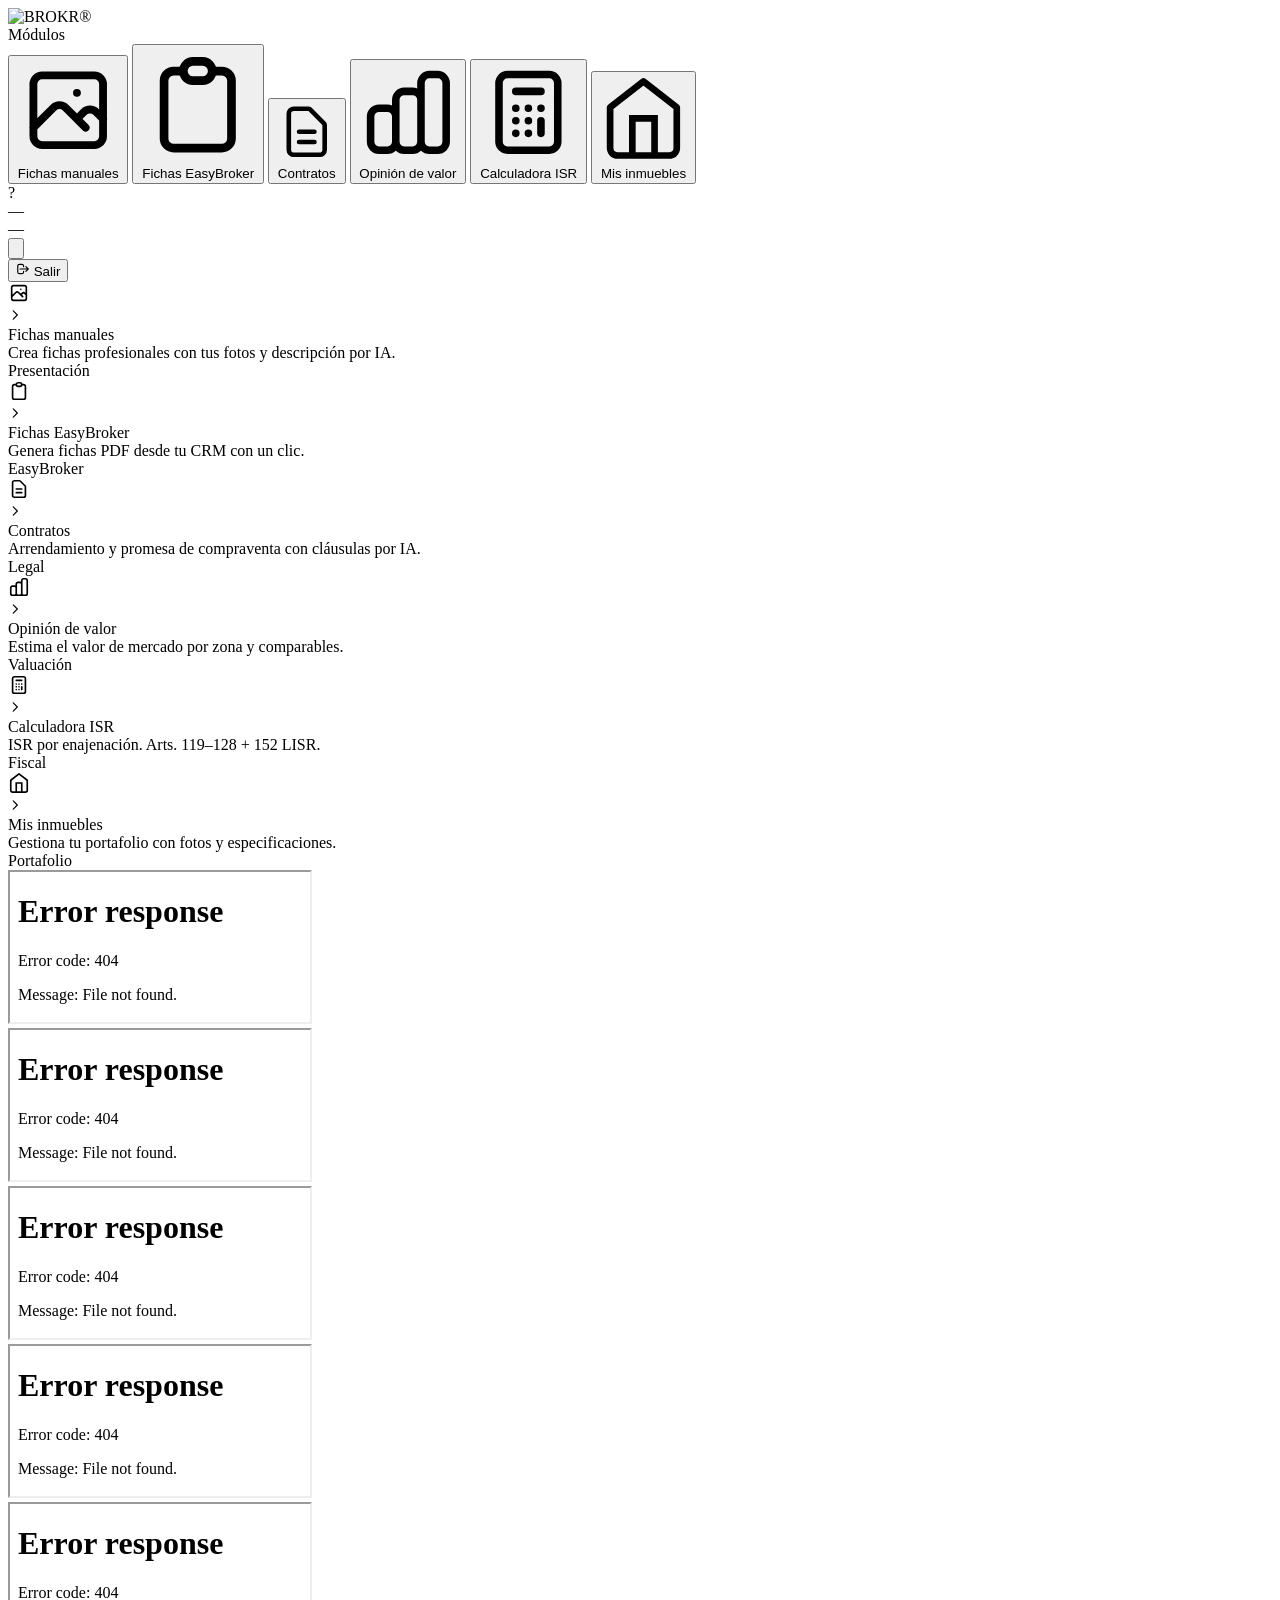
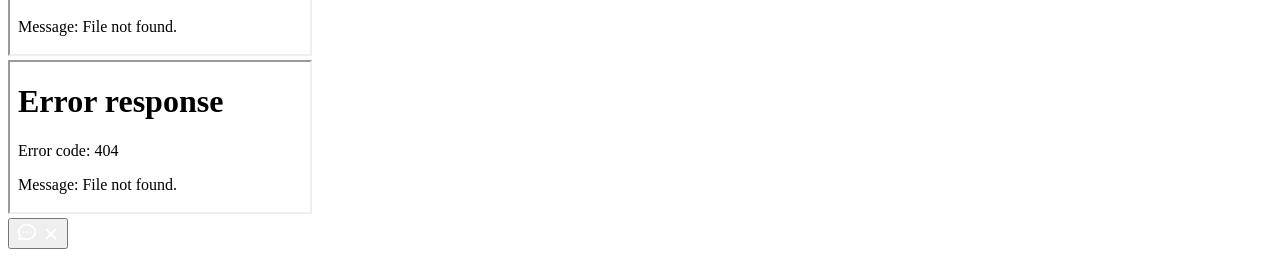
==== index.html @ c1d0e61c "Add files via upload" ====
<!DOCTYPE html>
<html lang="es">
<head>
<meta charset="UTF-8"/>
<meta name="viewport" content="width=device-width,initial-scale=1,viewport-fit=cover"/>
<meta name="mobile-web-app-capable" content="yes"/>
<meta name="apple-mobile-web-app-capable" content="yes"/>
<meta name="apple-mobile-web-app-status-bar-style" content="black-translucent"/>
<meta name="apple-mobile-web-app-title" content="BROKR®"/>
<link rel="manifest" href="manifest.json"/>
<link rel="apple-touch-icon" href="icon-192.png"/>
<meta name="theme-color" content="#0d1525"/>
<title>BROKR®</title>
<link rel="icon" href="icon-192.png"/>

<!-- Fuentes -->
<link rel="preconnect" href="https://fonts.googleapis.com"/>
<link rel="stylesheet" href="https://fonts.googleapis.com/css2?family=Syne:wght@700;800&family=DM+Sans:wght@400;500;600&display=swap"/>

<!-- Design System (la identidad visual completa) -->
<link rel="stylesheet" href="css/design-system.css"/>

<!-- App Shell (sidebar, header, layout) -->
<link rel="stylesheet" href="css/shell.css"/>
</head>
<body>

<!-- Overlay para sidebar móvil -->
<div id="sb-overlay" onclick="closeSidebar()"></div>

<div id="app">

  <!-- ═══════════════════════════════════════════
       SIDEBAR
       ═══════════════════════════════════════════ -->
  <aside id="sb">
    
    <!-- Logo — CAMBIAR AQUÍ para nuevo logo -->
    <div class="sb-logo" onclick="showDashboard()">
      <!-- TODO: Reemplazar con nuevo logo -->
      <img src="icon-192.png" alt="BROKR®" style="height:28px"/>
    </div>

    <!-- Navegación de módulos -->
    <div class="sb-nav">
      <div class="sb-lbl">Módulos</div>

      <button class="sb-btn" onclick="setPanel('ficha-manual')" data-module="ficha-manual">
        <svg fill="none" viewBox="0 0 24 24" stroke="currentColor" stroke-width="1.8"><path stroke-linecap="round" stroke-linejoin="round" d="M4 16l4.586-4.586a2 2 0 012.828 0L16 16m-2-2l1.586-1.586a2 2 0 012.828 0L20 14m-6-6h.01M6 20h12a2 2 0 002-2V6a2 2 0 00-2-2H6a2 2 0 00-2 2v12a2 2 0 002 2z"/></svg>
        Fichas manuales
      </button>

      <button class="sb-btn" onclick="setPanel('ficha')" data-module="ficha">
        <svg fill="none" viewBox="0 0 24 24" stroke="currentColor" stroke-width="1.8"><path stroke-linecap="round" stroke-linejoin="round" d="M9 5H7a2 2 0 00-2 2v12a2 2 0 002 2h10a2 2 0 002-2V7a2 2 0 00-2-2h-2M9 5a2 2 0 002 2h2a2 2 0 002-2M9 5a2 2 0 012-2h2a2 2 0 012 2"/></svg>
        Fichas EasyBroker
      </button>

      <button class="sb-btn" onclick="setPanel('contratos')" data-module="contratos">
        <svg fill="none" viewBox="0 0 24 24" stroke="currentColor" stroke-width="1.8"><path stroke-linecap="round" stroke-linejoin="round" d="M9 12h6m-6 4h6m2 5H7a2 2 0 01-2-2V5a2 2 0 012-2h5.586a1 1 0 01.707.293l5.414 5.414a1 1 0 01.293.707V19a2 2 0 01-2 2z"/></svg>
        Contratos
      </button>

      <button class="sb-btn" onclick="setPanel('avm')" data-module="avm">
        <svg fill="none" viewBox="0 0 24 24" stroke="currentColor" stroke-width="1.8"><path stroke-linecap="round" stroke-linejoin="round" d="M9 19v-6a2 2 0 00-2-2H5a2 2 0 00-2 2v6a2 2 0 002 2h2a2 2 0 002-2zm0 0V9a2 2 0 012-2h2a2 2 0 012 2v10m-6 0a2 2 0 002 2h2a2 2 0 002-2m0 0V5a2 2 0 012-2h2a2 2 0 012 2v14a2 2 0 01-2 2h-2a2 2 0 01-2-2z"/></svg>
        Opinión de valor
      </button>

      <button class="sb-btn" onclick="setPanel('isr')" data-module="isr">
        <svg fill="none" viewBox="0 0 24 24" stroke="currentColor" stroke-width="1.8"><path stroke-linecap="round" stroke-linejoin="round" d="M9 7h6m0 10v-3m-3 3h.01M9 17h.01M9 14h.01M12 14h.01M15 11h.01M12 11h.01M9 11h.01M7 21h10a2 2 0 002-2V5a2 2 0 00-2-2H7a2 2 0 00-2 2v14a2 2 0 002 2z"/></svg>
        Calculadora ISR
      </button>

      <button class="sb-btn" onclick="setPanel('props')" data-module="props">
        <svg fill="none" viewBox="0 0 24 24" stroke="currentColor" stroke-width="1.8"><path stroke-linecap="round" stroke-linejoin="round" d="M3 9l9-7 9 7v11a2 2 0 01-2 2H5a2 2 0 01-2-2z"/><polyline points="9 22 9 12 15 12 15 22"/></svg>
        Mis inmuebles
      </button>

      <!-- ─── AGREGAR MÓDULOS NUEVOS AQUÍ ───
      <button class="sb-btn" onclick="setPanel('usuario')" data-module="usuario">
        <svg>...</svg>
        Mi cuenta
      </button>
      -->
    </div>

    <!-- Pie: info de usuario -->
    <div class="sb-foot">
      <div class="sb-user">
        <div class="sb-user-avatar" id="user-avatar">?</div>
        <div>
          <div class="sb-user-name" id="user-name-display">—</div>
          <div class="sb-user-plan" id="user-plan-display">—</div>
        </div>
      </div>

      <!-- Enlace admin (oculto por defecto) -->
      <a id="admin-link-btn" class="sb-btn" href="admin.html" style="display:none" data-module="admin">
        <svg fill="none" viewBox="0 0 24 24" stroke="currentColor" stroke-width="1.8"><path stroke-linecap="round" stroke-linejoin="round" d="M10.325 4.317c.426-1.756 2.924-1.756 3.35 0a1.724 1.724 0 002.573 1.066c1.543-.94 3.31.826 2.37 2.37a1.724 1.724 0 001.066 2.573c1.756.426 1.756 2.924 0 3.35a1.724 1.724 0 00-1.066 2.573c.94 1.543-.826 3.31-2.37 2.37a1.724 1.724 0 00-2.573 1.066c-.426 1.756-2.924 1.756-3.35 0a1.724 1.724 0 00-2.573-1.066c-1.543.94-3.31-.826-2.37-2.37a1.724 1.724 0 00-1.066-2.573c-1.756-.426-1.756-2.924 0-3.35a1.724 1.724 0 001.066-2.573c-.94-1.543.826-3.31 2.37-2.37.996.608 2.296.07 2.572-1.065z"/><circle cx="12" cy="12" r="3"/></svg>
        Panel admin
      </a>
    </div>
  </aside>

  <!-- ═══════════════════════════════════════════
       MAIN AREA
       ═══════════════════════════════════════════ -->
  <main id="main">

    <!-- HEADER -->
    <header id="hdr">
      <div class="hdr-left">
        <!-- Hamburguesa (solo móvil) -->
        <button id="ham-btn" onclick="toggleSidebar()" aria-label="Menú">
          <svg fill="none" viewBox="0 0 24 24" stroke="currentColor" stroke-width="2"><path stroke-linecap="round" d="M4 6h16M4 12h16M4 18h16"/></svg>
        </button>
        <div class="status-dot"></div>
        <span id="hlbl"></span>
      </div>
      <div class="hdr-right">
        <button class="btn-secondary" onclick="logout()">
          <svg width="14" height="14" fill="none" viewBox="0 0 24 24" stroke="currentColor" stroke-width="2"><path stroke-linecap="round" stroke-linejoin="round" d="M17 16l4-4m0 0l-4-4m4 4H7m6 4v1a3 3 0 01-3 3H6a3 3 0 01-3-3V7a3 3 0 013-3h4a3 3 0 013 3v1"/></svg>
          Salir
        </button>
      </div>
    </header>

    <!-- ═══════════════════════════════════════════
         PANELES (área de contenido)
         ═══════════════════════════════════════════
         Cada módulo es un panel independiente.
         Solo uno está visible a la vez.
         ═══════════════════════════════════════════ -->
    <div id="panels">

      <!-- DASHBOARD (pantalla principal) -->
      <div id="dashboard" class="panel active">
        <div class="mod-card c-blue" onclick="setPanel('ficha-manual')" data-module="ficha-manual">
          <div class="mod-head">
            <div class="mod-icon"><svg width="22" height="22" fill="none" viewBox="0 0 24 24" stroke="currentColor" stroke-width="1.8"><path stroke-linecap="round" stroke-linejoin="round" d="M4 16l4.586-4.586a2 2 0 012.828 0L16 16m-2-2l1.586-1.586a2 2 0 012.828 0L20 14m-6-6h.01M6 20h12a2 2 0 002-2V6a2 2 0 00-2-2H6a2 2 0 00-2 2v12a2 2 0 002 2z"/></svg></div>
            <div class="mod-arr"><svg width="14" height="14" fill="none" viewBox="0 0 24 24" stroke="currentColor" stroke-width="2"><path stroke-linecap="round" stroke-linejoin="round" d="M9 5l7 7-7 7"/></svg></div>
          </div>
          <div class="mod-title">Fichas manuales</div>
          <div class="mod-desc">Crea fichas profesionales con tus fotos y descripción por IA.</div>
          <div class="mod-tag">Presentación</div>
        </div>

        <div class="mod-card c-blue" onclick="setPanel('ficha')" data-module="ficha">
          <div class="mod-head">
            <div class="mod-icon"><svg width="22" height="22" fill="none" viewBox="0 0 24 24" stroke="currentColor" stroke-width="1.8"><path stroke-linecap="round" stroke-linejoin="round" d="M9 5H7a2 2 0 00-2 2v12a2 2 0 002 2h10a2 2 0 002-2V7a2 2 0 00-2-2h-2M9 5a2 2 0 002 2h2a2 2 0 002-2M9 5a2 2 0 012-2h2a2 2 0 012 2"/></svg></div>
            <div class="mod-arr"><svg width="14" height="14" fill="none" viewBox="0 0 24 24" stroke="currentColor" stroke-width="2"><path stroke-linecap="round" stroke-linejoin="round" d="M9 5l7 7-7 7"/></svg></div>
          </div>
          <div class="mod-title">Fichas EasyBroker</div>
          <div class="mod-desc">Genera fichas PDF desde tu CRM con un clic.</div>
          <div class="mod-tag">EasyBroker</div>
        </div>

        <div class="mod-card c-amber" onclick="setPanel('contratos')" data-module="contratos">
          <div class="mod-head">
            <div class="mod-icon"><svg width="22" height="22" fill="none" viewBox="0 0 24 24" stroke="currentColor" stroke-width="1.8"><path stroke-linecap="round" stroke-linejoin="round" d="M9 12h6m-6 4h6m2 5H7a2 2 0 01-2-2V5a2 2 0 012-2h5.586a1 1 0 01.707.293l5.414 5.414a1 1 0 01.293.707V19a2 2 0 01-2 2z"/></svg></div>
            <div class="mod-arr"><svg width="14" height="14" fill="none" viewBox="0 0 24 24" stroke="currentColor" stroke-width="2"><path stroke-linecap="round" stroke-linejoin="round" d="M9 5l7 7-7 7"/></svg></div>
          </div>
          <div class="mod-title">Contratos</div>
          <div class="mod-desc">Arrendamiento y promesa de compraventa con cláusulas por IA.</div>
          <div class="mod-tag">Legal</div>
        </div>

        <div class="mod-card c-rose" onclick="setPanel('avm')" data-module="avm">
          <div class="mod-head">
            <div class="mod-icon"><svg width="22" height="22" fill="none" viewBox="0 0 24 24" stroke="currentColor" stroke-width="1.8"><path stroke-linecap="round" stroke-linejoin="round" d="M9 19v-6a2 2 0 00-2-2H5a2 2 0 00-2 2v6a2 2 0 002 2h2a2 2 0 002-2zm0 0V9a2 2 0 012-2h2a2 2 0 012 2v10m-6 0a2 2 0 002 2h2a2 2 0 002-2m0 0V5a2 2 0 012-2h2a2 2 0 012 2v14a2 2 0 01-2 2h-2a2 2 0 01-2-2z"/></svg></div>
            <div class="mod-arr"><svg width="14" height="14" fill="none" viewBox="0 0 24 24" stroke="currentColor" stroke-width="2"><path stroke-linecap="round" stroke-linejoin="round" d="M9 5l7 7-7 7"/></svg></div>
          </div>
          <div class="mod-title">Opinión de valor</div>
          <div class="mod-desc">Estima el valor de mercado por zona y comparables.</div>
          <div class="mod-tag">Valuación</div>
        </div>

        <div class="mod-card c-violet" onclick="setPanel('isr')" data-module="isr">
          <div class="mod-head">
            <div class="mod-icon"><svg width="22" height="22" fill="none" viewBox="0 0 24 24" stroke="currentColor" stroke-width="1.8"><path stroke-linecap="round" stroke-linejoin="round" d="M9 7h6m0 10v-3m-3 3h.01M9 17h.01M9 14h.01M12 14h.01M15 11h.01M12 11h.01M9 11h.01M7 21h10a2 2 0 002-2V5a2 2 0 00-2-2H7a2 2 0 00-2 2v14a2 2 0 002 2z"/></svg></div>
            <div class="mod-arr"><svg width="14" height="14" fill="none" viewBox="0 0 24 24" stroke="currentColor" stroke-width="2"><path stroke-linecap="round" stroke-linejoin="round" d="M9 5l7 7-7 7"/></svg></div>
          </div>
          <div class="mod-title">Calculadora ISR</div>
          <div class="mod-desc">ISR por enajenación. Arts. 119–128 + 152 LISR.</div>
          <div class="mod-tag">Fiscal</div>
        </div>

        <div class="mod-card c-emerald" onclick="setPanel('props')" data-module="props">
          <div class="mod-head">
            <div class="mod-icon"><svg width="22" height="22" fill="none" viewBox="0 0 24 24" stroke="currentColor" stroke-width="1.8"><path stroke-linecap="round" stroke-linejoin="round" d="M3 9l9-7 9 7v11a2 2 0 01-2 2H5a2 2 0 01-2-2z"/><polyline points="9 22 9 12 15 12 15 22"/></svg></div>
            <div class="mod-arr"><svg width="14" height="14" fill="none" viewBox="0 0 24 24" stroke="currentColor" stroke-width="2"><path stroke-linecap="round" stroke-linejoin="round" d="M9 5l7 7-7 7"/></svg></div>
          </div>
          <div class="mod-title">Mis inmuebles</div>
          <div class="mod-desc">Gestiona tu portafolio con fotos y especificaciones.</div>
          <div class="mod-tag">Portafolio</div>
        </div>
      </div>

      <!-- ═══ PANELES DE MÓDULOS ═══
           Cada uno es independiente.
           Si un iframe falla, los demás siguen funcionando. -->

      <div id="panel-ficha-manual" class="panel">
        <iframe src="ficha-manual.html" class="panel-iframe"></iframe>
      </div>

      <div id="panel-ficha" class="panel">
        <iframe src="ficha.html" class="panel-iframe"></iframe>
      </div>

      <div id="panel-contratos" class="panel">
        <iframe src="contratos.html" class="panel-iframe"></iframe>
      </div>

      <div id="panel-avm" class="panel">
        <iframe src="avm.html" class="panel-iframe"></iframe>
      </div>

      <div id="panel-isr" class="panel">
        <iframe src="modulos/isr.html" class="panel-iframe"></iframe>
      </div>

      <div id="panel-props" class="panel">
        <iframe src="modulos/propiedades.html" class="panel-iframe"></iframe>
      </div>

      <!-- ─── AGREGAR PANELES DE MÓDULOS NUEVOS AQUÍ ───
      <div id="panel-usuario" class="panel">
        <iframe src="modulos/usuario.html" class="panel-iframe"></iframe>
      </div>
      -->

    </div><!-- /panels -->
  </main>
</div><!-- /app -->

<!-- ═══ CHAT FLOTANTE ═══ -->
<div id="chat-overlay" onclick="closeChatFloat()"></div>

<div id="chat-window">
  <!-- El chat se cargará como módulo independiente en Fase 3 -->
</div>

<button id="chat-fab" onclick="toggleChatFloat()" title="Chat con IA" aria-label="Abrir chat">
  <span class="fab-open"><svg width="22" height="22" fill="none" viewBox="0 0 24 24" stroke="white" stroke-width="2"><path stroke-linecap="round" stroke-linejoin="round" d="M8 12h.01M12 12h.01M16 12h.01M21 12c0 4.418-4.03 8-9 8a9.863 9.863 0 01-4.255-.949L3 20l1.395-3.72C3.512 15.042 3 13.574 3 12c0-4.418 4.03-8 9-8s9 3.582 9 8z"/></svg></span>
  <span class="fab-close"><svg width="18" height="18" fill="none" viewBox="0 0 24 24" stroke="white" stroke-width="2.5"><path stroke-linecap="round" stroke-linejoin="round" d="M6 18L18 6M6 6l12 12"/></svg></span>
</button>

<!-- ═══ SCRIPTS ═══ -->
<!-- Servicios compartidos (auth, supabase, formateo) -->
<script src="js/services.js"></script>

<!-- Router de paneles (navegación) -->
<script src="js/router.js"></script>

</body>
</html>
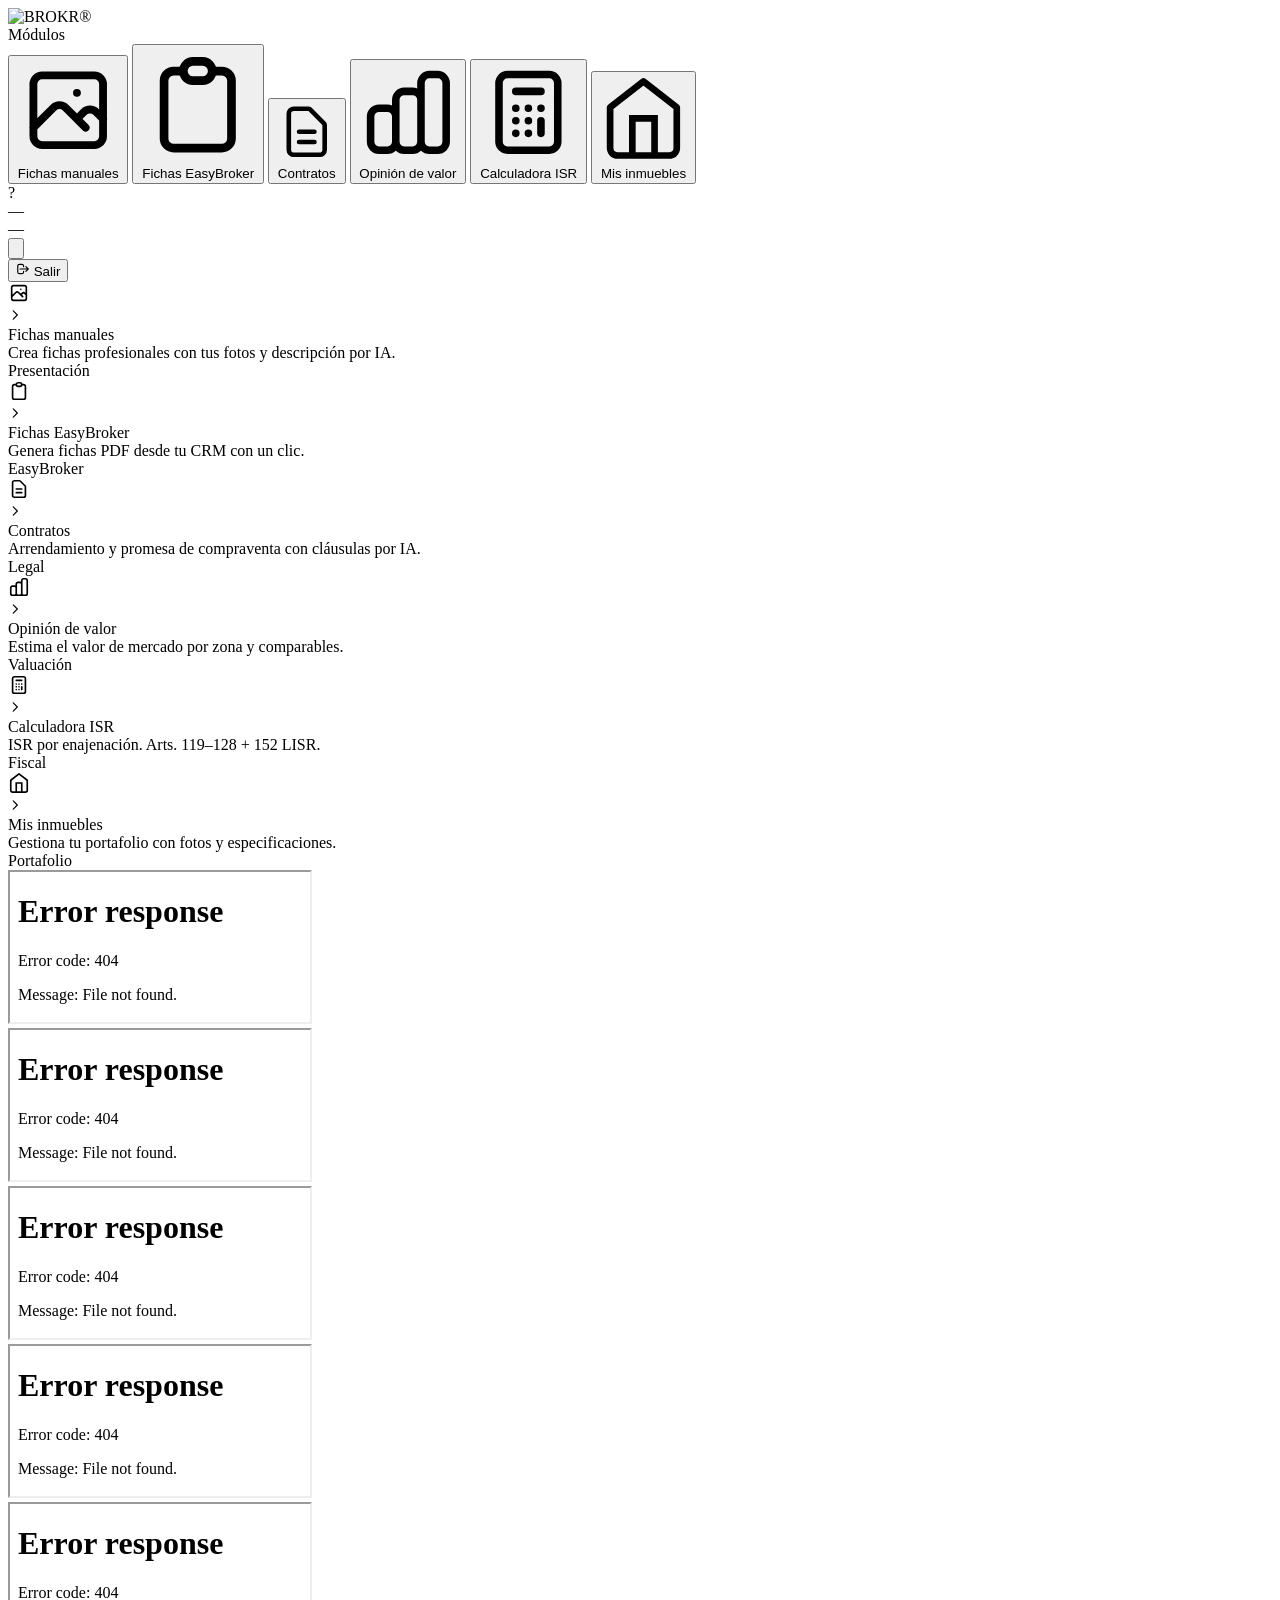
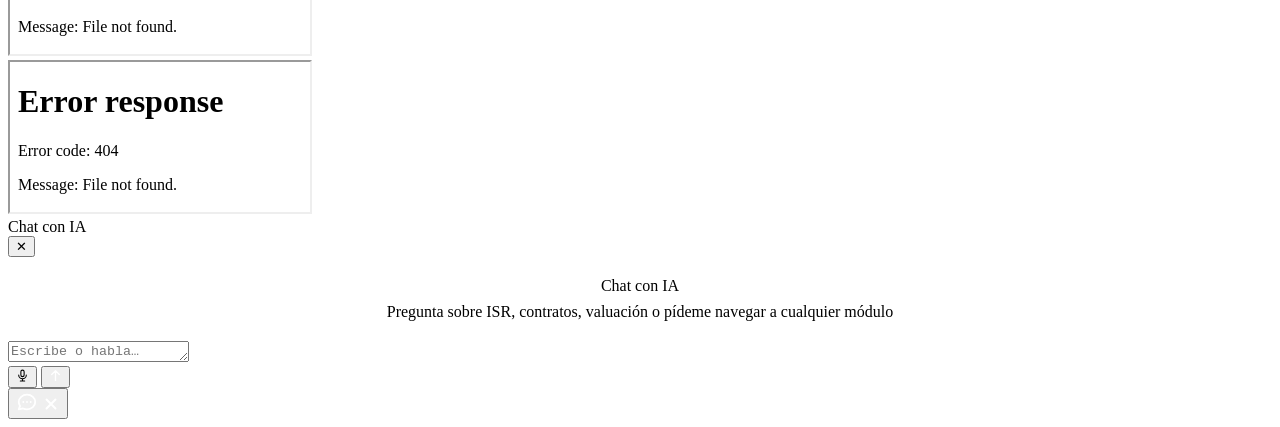
==== commit 0862798e: "Add files via upload" ====
--- a/index.html
+++ b/index.html
@@ -237,7 +237,30 @@
 <div id="chat-overlay" onclick="closeChatFloat()"></div>
 
 <div id="chat-window">
-  <!-- El chat se cargará como módulo independiente en Fase 3 -->
+  <div class="cw-hdr">
+    <div class="status-dot"></div>
+    <div class="cw-title">Chat con IA</div>
+    <button class="cw-close" onclick="closeChatFloat()">✕</button>
+  </div>
+  <div id="chat">
+    <div id="welcome" style="display:flex;flex-direction:column;align-items:center;justify-content:center;text-align:center;padding:20px;gap:8px;flex:1">
+      <div class="wlc-title">Chat con IA</div>
+      <div class="wlc-sub">Pregunta sobre ISR, contratos, valuación o pídeme navegar a cualquier módulo</div>
+    </div>
+  </div>
+  <div id="inp-area">
+    <div class="inp-wrap">
+      <textarea id="txtin" rows="1" placeholder="Escribe o habla…" onkeydown="onChatKey(event)" oninput="resizeChatInput(this)"></textarea>
+      <div class="inp-btns">
+        <button id="mic-btn" onclick="toggleVoice()" title="Hablar 🎙">
+          <svg width="13" height="13" fill="none" viewBox="0 0 24 24" stroke="currentColor" stroke-width="2"><path stroke-linecap="round" stroke-linejoin="round" d="M19 11a7 7 0 01-7 7m0 0a7 7 0 01-7-7m7 7v4m0 0H8m4 0h4m-4-8a3 3 0 01-3-3V5a3 3 0 016 0v6a3 3 0 01-3 3z"/></svg>
+        </button>
+        <button id="snd" onclick="sendChatMessage()">
+          <svg width="13" height="13" fill="none" viewBox="0 0 24 24" stroke="white" stroke-width="2.5"><path stroke-linecap="round" stroke-linejoin="round" d="M5 10l7-7m0 0l7 7m-7-7v18"/></svg>
+        </button>
+      </div>
+    </div>
+  </div>
 </div>
 
 <button id="chat-fab" onclick="toggleChatFloat()" title="Chat con IA" aria-label="Abrir chat">
@@ -249,6 +272,9 @@
 <!-- Servicios compartidos (auth, supabase, formateo) -->
 <script src="js/services.js"></script>
 
+<!-- Chat flotante con IA -->
+<script src="js/chat.js"></script>
+
 <!-- Router de paneles (navegación) -->
 <script src="js/router.js"></script>
 
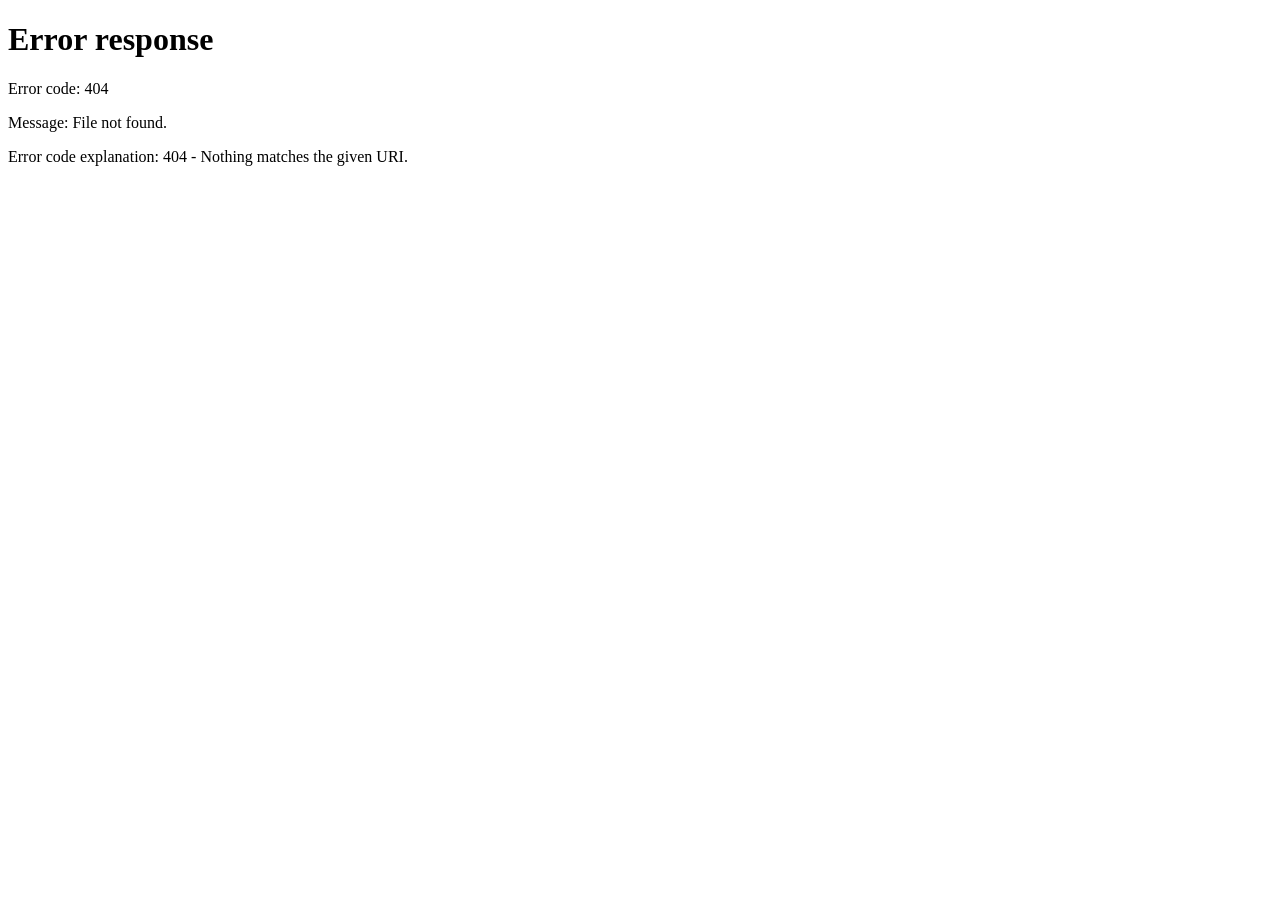
==== commit 2a06afd5: "Add files via upload" ====
--- a/index.html
+++ b/index.html
@@ -5,278 +5,1987 @@
 <meta name="viewport" content="width=device-width,initial-scale=1,viewport-fit=cover"/>
 <meta name="mobile-web-app-capable" content="yes"/>
 <meta name="apple-mobile-web-app-capable" content="yes"/>
-<meta name="apple-mobile-web-app-status-bar-style" content="black-translucent"/>
-<meta name="apple-mobile-web-app-title" content="BROKR®"/>
+<meta name="apple-mobile-web-app-status-bar-style" content="default"/>
+<meta name="apple-mobile-web-app-title" content="Brokr"/>
 <link rel="manifest" href="manifest.json"/>
-<link rel="apple-touch-icon" href="icon-192.png"/>
-<meta name="theme-color" content="#0d1525"/>
-<title>BROKR®</title>
-<link rel="icon" href="icon-192.png"/>
-
-<!-- Fuentes -->
+<link rel="apple-touch-icon" href="apple-touch-icon.png"/>
+<meta name="theme-color" content="#0f1829"/>
+<link rel="icon" href="favicon.png"/>
+<title>Brokr</title>
 <link rel="preconnect" href="https://fonts.googleapis.com"/>
-<link rel="stylesheet" href="https://fonts.googleapis.com/css2?family=Syne:wght@700;800&family=DM+Sans:wght@400;500;600&display=swap"/>
-
-<!-- Design System (la identidad visual completa) -->
-<link rel="stylesheet" href="css/design-system.css"/>
-
-<!-- App Shell (sidebar, header, layout) -->
-<link rel="stylesheet" href="css/shell.css"/>
+<link rel="preconnect" href="https://fonts.gstatic.com" crossorigin/>
+<link href="https://fonts.googleapis.com/css2?family=Poppins:wght@300;400;500;600;700;800&display=swap" rel="stylesheet"/>
+<style>
+/* ══════════════════════════════════════════
+   BROKR® — DESIGN SYSTEM
+   Poppins · Navy / Teal / Blanco
+══════════════════════════════════════════ */
+:root {
+  --navy:       #0f1829;
+  --navy-mid:   #162035;
+  --navy-light: #1e2d47;
+  --teal:       #2a9db5;
+  --teal-dark:  #1a7a8f;
+  --teal-glow:  rgba(42,157,181,0.18);
+  --white:      #ffffff;
+  --gray-100:   #f5f6f8;
+  --gray-200:   #e8eaee;
+  --gray-400:   #9aa0ad;
+  --gray-600:   #5a6070;
+  --text:       #1a2035;
+  --screen-bg:  #f0f2f7;
+  /* Legacy aliases para ISR/props que las usan */
+  --bg:    #f0f2f7;
+  --bg2:   #f5f6f8;
+  --bg3:   #e8eaee;
+  --sf:    #ffffff;
+  --sf2:   #f0f2f7;
+  --bd:    rgba(0,0,0,0.08);
+  --bd2:   rgba(0,0,0,0.13);
+  --txt:   #1a2035;
+  --mut:   #5a6070;
+  --mut2:  #9aa0ad;
+  --r:  18px; --r2: 14px; --r3: 10px;
+  /* Module accent colors (for ISR results) */
+  --amber: #f59e0b; --amber2: #fbbf24;
+  --rose:  #f43f5e; --rose2:  #fb7185;
+  --violet:#8b5cf6; --violet2:#a78bfa;
+  --emerald:#10b981; --emerald2:#34d399;
+  --sky:   #0ea5e9; --sky2:   #38bdf8;
+  --safe-top: env(safe-area-inset-top, 0px);
+  --topbar: 0px;
+}
+@supports (-webkit-touch-callout: none) {
+  @media (display-mode: standalone) {
+    :root { --safe-top: max(env(safe-area-inset-top, 0px), 44px); }
+  }
+}
+
+* { margin:0; padding:0; box-sizing:border-box; -webkit-tap-highlight-color:transparent; }
+html, body {
+  font-family: 'Poppins', sans-serif;
+  background: var(--screen-bg);
+  color: var(--text);
+  height: 100%;
+  overflow: hidden;
+}
+
+/* ══ APP SHELL ══ */
+#app {
+  display: flex;
+  flex-direction: column;
+  width: 100vw;
+  height: 100dvh;
+  overflow: hidden;
+  position: relative;
+}
+
+/* ══ SCREENS LAYER ══ */
+#screens-container {
+  flex: 1;
+  position: relative;
+  overflow: hidden;
+  min-height: 0;
+}
+
+.proto-screen {
+  position: absolute;
+  inset: 0;
+  overflow-y: auto;
+  overflow-x: hidden;
+  opacity: 0;
+  pointer-events: none;
+  transition: opacity 0.25s ease;
+  -webkit-overflow-scrolling: touch;
+}
+.proto-screen.active-screen {
+  opacity: 1;
+  pointer-events: all;
+}
+.proto-screen::-webkit-scrollbar { display: none; }
+
+/* ══ HOME SCREEN ══ */
+#screen-home { background: var(--screen-bg); padding-bottom: 90px; }
+
+.home-header {
+  background: var(--navy);
+  padding: calc(var(--safe-top) + 20px) 24px 28px;
+  position: relative;
+  overflow: hidden;
+}
+.home-header::before {
+  content: '';
+  position: absolute;
+  top: -40px; right: -40px;
+  width: 180px; height: 180px;
+  border-radius: 50%;
+  background: radial-gradient(circle, rgba(42,157,181,0.25) 0%, transparent 70%);
+}
+
+.greeting-row {
+  display: flex;
+  justify-content: space-between;
+  align-items: flex-start;
+  margin-bottom: 16px;
+}
+.greeting-text .hello {
+  font-size: 12px;
+  color: var(--teal);
+  font-weight: 600;
+  letter-spacing: 0.8px;
+  text-transform: uppercase;
+}
+.greeting-text .name {
+  font-size: 26px;
+  font-weight: 800;
+  color: white;
+  line-height: 1.1;
+  margin-top: 2px;
+}
+.home-avatar {
+  width: 46px; height: 46px;
+  border-radius: 16px;
+  background: linear-gradient(135deg, var(--teal), var(--teal-dark));
+  display: flex; align-items: center; justify-content: center;
+  font-size: 18px; font-weight: 800; color: white;
+  border: 2px solid rgba(255,255,255,0.15);
+  flex-shrink: 0;
+  cursor: pointer;
+}
+
+.stats-row {
+  display: grid;
+  grid-template-columns: 1fr 1fr 1fr;
+  gap: 10px;
+}
+.stat-pill {
+  background: rgba(255,255,255,0.07);
+  border: 1px solid rgba(255,255,255,0.1);
+  border-radius: 14px;
+  padding: 10px 12px;
+}
+.stat-pill .val {
+  font-size: 20px; font-weight: 800; color: white;
+}
+.stat-pill .lbl {
+  font-size: 10px; color: rgba(255,255,255,0.5);
+  margin-top: 1px; font-weight: 500;
+}
+.stat-pill.accent .val { color: var(--teal); }
+
+/* Section titles */
+.section-title {
+  padding: 20px 20px 10px;
+  display: flex; justify-content: space-between; align-items: center;
+}
+.section-title h3 {
+  font-size: 15px; font-weight: 700; color: var(--text);
+}
+.section-title a {
+  font-size: 12px; color: var(--teal); font-weight: 600;
+  cursor: pointer; text-decoration: none;
+}
+
+/* Module cards grid */
+.quick-grid {
+  display: grid;
+  grid-template-columns: 1fr 1fr;
+  gap: 12px;
+  padding: 0 16px;
+}
+
+.module-card {
+  background: white;
+  border-radius: 20px;
+  padding: 18px 16px;
+  cursor: pointer;
+  transition: transform 0.15s, box-shadow 0.15s;
+  border: 1px solid rgba(0,0,0,0.05);
+  box-shadow: 0 2px 12px rgba(0,0,0,0.06);
+  position: relative; overflow: hidden;
+}
+.module-card:active { transform: scale(0.97); }
+.module-card::before {
+  content: ''; position: absolute;
+  top: 0; left: 0; right: 0; height: 3px;
+  border-radius: 20px 20px 0 0;
+}
+.module-card.teal::before  { background: var(--teal); }
+.module-card.white::before { background: rgba(0,0,0,0.12); }
+.module-card.navy::before  { background: var(--navy); }
+.module-card.green::before { background: #3db88a; }
+.module-card.violet::before{ background: #8b5cf6; }
+
+.module-icon {
+  width: 44px; height: 44px; border-radius: 14px;
+  display: flex; align-items: center; justify-content: center;
+  font-size: 20px; margin-bottom: 12px;
+}
+.module-card.teal  .module-icon { background: rgba(42,157,181,0.12); }
+.module-card.white .module-icon { background: rgba(0,0,0,0.06); }
+.module-card.navy  .module-icon { background: rgba(15,24,41,0.08); }
+.module-card.green .module-icon { background: rgba(61,184,138,0.12); }
+.module-card.violet.module-icon { background: rgba(139,92,246,0.12); }
+
+.module-card .mod-name {
+  font-size: 13px; font-weight: 700; color: var(--text); line-height: 1.2;
+}
+.module-card .mod-desc {
+  font-size: 11px; color: var(--gray-400); margin-top: 4px; font-weight: 400;
+}
+
+/* Activity list */
+.activity-list {
+  padding: 0 16px 20px;
+  display: flex; flex-direction: column; gap: 8px;
+}
+.activity-item {
+  background: white; border-radius: 16px;
+  padding: 14px 16px; display: flex; align-items: center; gap: 12px;
+  border: 1px solid rgba(0,0,0,0.04);
+  box-shadow: 0 1px 6px rgba(0,0,0,0.04);
+}
+.act-icon {
+  width: 38px; height: 38px; border-radius: 12px;
+  background: var(--gray-100);
+  display: flex; align-items: center; justify-content: center;
+  font-size: 17px; flex-shrink: 0;
+}
+.act-text .act-title { font-size: 13px; font-weight: 600; color: var(--text); }
+.act-text .act-sub { font-size: 11px; color: var(--gray-400); margin-top: 2px; }
+.act-time { margin-left: auto; font-size: 11px; color: var(--gray-400); white-space: nowrap; }
+
+/* ══ MÓDULOS SCREEN ══ */
+#screen-modules { background: var(--screen-bg); padding-bottom: 90px; }
+
+.modules-header {
+  background: var(--navy);
+  padding: calc(var(--safe-top) + 16px) 24px 24px;
+}
+.modules-header h2 {
+  font-size: 22px; font-weight: 800; color: white; margin-bottom: 14px;
+}
+.search-bar {
+  background: rgba(255,255,255,0.1);
+  border: 1px solid rgba(255,255,255,0.15);
+  border-radius: 14px; padding: 12px 16px;
+  display: flex; align-items: center; gap: 10px;
+  color: rgba(255,255,255,0.6); font-size: 13px; cursor: pointer;
+}
+
+.category-block { padding: 18px 16px 0; }
+.cat-title {
+  font-size: 10px; font-weight: 700; color: var(--gray-400);
+  text-transform: uppercase; letter-spacing: 1.2px;
+  margin-bottom: 12px; padding-left: 4px;
+}
+.cat-grid {
+  display: grid; grid-template-columns: repeat(3, 1fr);
+  gap: 10px; margin-bottom: 4px;
+}
+.cat-module {
+  background: white; border-radius: 18px;
+  padding: 16px 10px 14px; text-align: center; cursor: pointer;
+  transition: transform 0.15s;
+  border: 1px solid rgba(0,0,0,0.05);
+  box-shadow: 0 1px 8px rgba(0,0,0,0.05);
+}
+.cat-module:active { transform: scale(0.95); }
+.cat-mod-icon {
+  width: 46px; height: 46px; border-radius: 14px;
+  display: flex; align-items: center; justify-content: center;
+  font-size: 22px; margin: 0 auto 10px;
+}
+.cat-mod-name { font-size: 11px; font-weight: 600; color: var(--text); line-height: 1.3; }
+.cat-teal   .cat-mod-icon { background: rgba(42,157,181,0.12); }
+.cat-white  .cat-mod-icon { background: rgba(0,0,0,0.06); }
+.cat-navy   .cat-mod-icon { background: rgba(15,24,41,0.08); }
+.cat-green  .cat-mod-icon { background: rgba(61,184,138,0.12); }
+.cat-purple .cat-mod-icon { background: rgba(139,92,246,0.12); }
+
+/* ══ PERFIL SCREEN ══ */
+#screen-profile { background: var(--screen-bg); padding-bottom: 90px; }
+
+.profile-header {
+  background: var(--navy);
+  padding: calc(var(--safe-top) + 20px) 24px 32px;
+  text-align: center; position: relative;
+}
+.profile-avatar {
+  width: 80px; height: 80px; border-radius: 26px;
+  background: linear-gradient(135deg, var(--teal), var(--teal-dark));
+  display: flex; align-items: center; justify-content: center;
+  font-size: 30px; font-weight: 800; color: white;
+  margin: 0 auto 12px;
+  border: 3px solid rgba(255,255,255,0.15);
+  box-shadow: 0 8px 24px rgba(42,157,181,0.3);
+}
+.profile-name { font-size: 22px; font-weight: 800; color: white; }
+.profile-sub { font-size: 12px; color: rgba(255,255,255,0.5); margin-top: 4px; }
+.profile-badge {
+  display: inline-block;
+  background: rgba(42,157,181,0.2); border: 1px solid rgba(42,157,181,0.4);
+  color: var(--teal); font-size: 11px; font-weight: 700;
+  padding: 4px 12px; border-radius: 20px; margin-top: 8px;
+  text-transform: uppercase; letter-spacing: 0.5px;
+}
+
+.profile-section {
+  margin: 16px 16px 0;
+  background: white; border-radius: 20px; overflow: hidden;
+  border: 1px solid rgba(0,0,0,0.05);
+  box-shadow: 0 1px 8px rgba(0,0,0,0.05);
+}
+.profile-row {
+  display: flex; align-items: center;
+  padding: 16px 18px; gap: 14px; cursor: pointer;
+  transition: background 0.1s;
+  border-bottom: 1px solid rgba(0,0,0,0.05);
+}
+.profile-row:last-child { border-bottom: none; }
+.profile-row:active { background: var(--gray-100); }
+.pr-icon {
+  width: 38px; height: 38px; border-radius: 12px;
+  background: var(--gray-100);
+  display: flex; align-items: center; justify-content: center;
+  font-size: 17px;
+}
+.pr-text { font-size: 14px; font-weight: 500; color: var(--text); flex: 1; }
+.pr-arrow { color: var(--gray-400); font-size: 14px; }
+
+/* ══ MOD PANELS (full screen, inside screens-container) ══ */
+.mod-panel {
+  position: absolute; inset: 0;
+  display: none; flex-direction: column;
+  overflow: hidden;
+  background: var(--screen-bg);
+}
+.mod-panel.active { display: flex; }
+
+.panel-scroll {
+  flex: 1; overflow-y: auto;
+  padding: 20px; padding-bottom: 80px;
+  -webkit-overflow-scrolling: touch;
+}
+
+/* Panel back button */
+.panel-topbar {
+  background: var(--navy);
+  padding: calc(var(--safe-top) + 0px) 16px 0;
+  height: calc(60px + var(--safe-top));
+  display: flex; align-items: flex-end; padding-bottom: 12px;
+  gap: 12px; flex-shrink: 0;
+}
+.panel-back {
+  width: 36px; height: 36px; border-radius: 12px;
+  background: rgba(255,255,255,0.1);
+  border: 1px solid rgba(255,255,255,0.15);
+  color: white; font-size: 18px; cursor: pointer;
+  display: flex; align-items: center; justify-content: center;
+  flex-shrink: 0;
+}
+.panel-title {
+  font-size: 16px; font-weight: 700; color: white;
+}
+
+/* ══ ISR STYLES (preservados, actualizados) ══ */
+.isr-hdr { margin-bottom: 16px; }
+.isr-hdr-title {
+  font-size: 17px; font-weight: 800;
+  color: var(--text); display: flex; align-items: center;
+  flex-wrap: wrap; gap: 8px; margin-bottom: 4px;
+}
+.isr-badge {
+  font-size: 9px; font-weight: 700;
+  background: rgba(139,92,246,0.15); color: var(--violet2);
+  padding: 3px 9px; border-radius: 20px;
+  text-transform: uppercase; letter-spacing: .5px;
+}
+.isr-hdr-sub { font-size: 12px; color: var(--mut); line-height: 1.5; }
+.isr-card {
+  background: #fff; border: 1px solid rgba(0,0,0,0.08);
+  border-radius: var(--r); padding: 18px; margin-bottom: 12px;
+}
+.isr-card-lbl {
+  font-size: 10px; font-weight: 700; text-transform: uppercase;
+  letter-spacing: .8px; color: var(--violet2);
+  margin-bottom: 12px; display: flex; align-items: center; gap: 6px;
+}
+.isr-opt { font-size: 9px; font-weight: 400; text-transform: none; letter-spacing: 0; color: var(--mut); font-style: italic; }
+.isr-row1 { margin-bottom: 10px; }
+.isr-row1:last-child { margin-bottom: 0; }
+.isr-row2 { display: grid; grid-template-columns: 1fr 1fr; gap: 10px; margin-bottom: 10px; }
+.isr-row2:last-child { margin-bottom: 0; }
+.isr-f { display: flex; flex-direction: column; gap: 4px; }
+.isr-f label { font-size: 10px; font-weight: 700; color: var(--mut); text-transform: uppercase; letter-spacing: .6px; }
+.isr-f input, .isr-f select {
+  width: 100%; padding: 9px 11px;
+  background: var(--gray-100); border: 1px solid rgba(0,0,0,0.1);
+  border-radius: var(--r3); color: var(--text);
+  font-size: 13px; font-family: 'Poppins', sans-serif; outline: none; transition: border-color .2s;
+}
+.isr-f input:focus, .isr-f select:focus { border-color: var(--violet); background: #fff; }
+.isr-f input::placeholder { color: var(--mut2); }
+.isr-hint { font-size: 10px; color: var(--violet2); margin-top: 2px; }
+.isr-alert-warn { border-radius: var(--r3); padding: 9px 12px; font-size: 12px; line-height: 1.5; margin-top: 10px; background: rgba(245,158,11,.1); border-left: 3px solid var(--amber); color: var(--amber2); }
+.isr-alert-info { border-radius: var(--r3); padding: 9px 12px; font-size: 12px; line-height: 1.5; margin-top: 10px; background: rgba(59,130,246,.1); border-left: 3px solid #3b82f6; color: #93c5fd; }
+.isr-inpc-status { background: #fff; border: 1px solid rgba(0,0,0,0.1); border-radius: var(--r3); padding: 10px 14px; margin-bottom: 12px; font-size: 12px; }
+.isr-spin { width: 13px; height: 13px; border: 2px solid rgba(0,0,0,0.1); border-top-color: var(--violet); border-radius: 50%; animation: spin .7s linear infinite; flex-shrink: 0; }
+@keyframes spin { to { transform: rotate(360deg); } }
+.isr-calc-btn {
+  width: 100%; padding: 14px;
+  background: linear-gradient(135deg, var(--violet), #7c3aed);
+  border: none; border-radius: var(--r2); color: #fff;
+  font-size: 14px; font-weight: 700; font-family: 'Poppins', sans-serif;
+  cursor: pointer; display: flex; align-items: center;
+  justify-content: center; gap: 8px; transition: opacity .2s, transform .15s;
+  box-shadow: 0 4px 20px rgba(139,92,246,.4);
+}
+.isr-calc-btn:hover { opacity: .9; transform: translateY(-1px); }
+.isr-calc-btn:disabled { opacity: .5; cursor: not-allowed; transform: none; }
+#res { margin-top: 0; }
+.res-topbar { display: flex; align-items: center; justify-content: space-between; margin-bottom: 16px; }
+.res-back-btn {
+  display: flex; align-items: center; gap: 5px;
+  background: none; border: 1px solid rgba(0,0,0,0.15); border-radius: var(--r3);
+  padding: 7px 12px; color: var(--mut); font-size: 12px;
+  font-family: 'Poppins', sans-serif; cursor: pointer; transition: all .15s;
+}
+.res-back-btn:hover { color: var(--text); border-color: var(--text); }
+.res-tipo-lbl { font-size: 11px; font-weight: 700; background: rgba(139,92,246,.15); color: var(--violet2); padding: 4px 10px; border-radius: 20px; }
+#res-cards, .res-cards-grid { display: grid; grid-template-columns: repeat(auto-fit,minmax(140px,1fr)); gap: 10px; margin-bottom: 14px; }
+.rc { background: #fff; border: 1px solid rgba(0,0,0,0.1); border-radius: var(--r2); padding: 14px; }
+.rc.gn { background: rgba(16,185,129,.08); border-color: rgba(16,185,129,.25); }
+.rc.dk { background: rgba(239,68,68,.08); border-color: rgba(239,68,68,.25); }
+.rc-l { font-size: 10px; font-weight: 700; color: var(--mut); text-transform: uppercase; letter-spacing: .5px; margin-bottom: 5px; }
+.rc-v { font-size: 20px; font-weight: 800; color: var(--navy); line-height: 1.1; margin-bottom: 3px; word-break: break-word; }
+.rc.gn .rc-v { color: #34d399; } .rc.dk .rc-v { color: #f87171; }
+.rc-n { font-size: 10px; color: var(--mut); line-height: 1.4; }
+.res-inpc-row { display: flex; align-items: center; gap: 8px; background: #fff; border: 1px solid rgba(0,0,0,0.1); border-radius: var(--r2); padding: 12px 14px; margin-bottom: 12px; flex-wrap: wrap; }
+.res-inpc-cell { flex: 1; min-width: 80px; text-align: center; }
+.res-inpc-cell.hl .res-inpc-val { color: var(--violet2); }
+.res-inpc-lbl { font-size: 9px; text-transform: uppercase; letter-spacing: .6px; color: var(--mut); margin-bottom: 3px; }
+.res-inpc-val { font-size: 15px; font-weight: 700; color: var(--navy); }
+.res-inpc-arr { color: var(--mut); font-size: 16px; flex-shrink: 0; }
+.res-bkdn { background: #fff; border: 1px solid rgba(0,0,0,0.1); border-radius: var(--r2); padding: 14px; margin-bottom: 12px; }
+.br { display: flex; justify-content: space-between; align-items: baseline; padding: 5px 0; border-bottom: 1px solid rgba(0,0,0,0.06); font-size: 12px; }
+.br:last-child { border-bottom: none; }
+.br.tot { font-weight: 700; font-size: 13px; }
+.br.sub { padding-left: 14px; color: var(--mut); }
+.bl { color: var(--mut); } .br.tot .bl { color: var(--text); }
+.bv { font-weight: 600; color: var(--navy); }
+.res-nota { background: rgba(59,130,246,.08); border-left: 3px solid #3b82f6; border-radius: 0 var(--r3) var(--r3) 0; padding: 11px 14px; font-size: 12px; line-height: 1.55; color: #3b82f6; margin-bottom: 12px; }
+.ai-box { background: var(--teal-glow); border: 1px solid rgba(42,157,181,.2); border-radius: var(--r2); padding: 14px; margin-bottom: 12px; }
+.ai-lbl { font-size: 11px; font-weight: 700; color: var(--teal); text-transform: uppercase; letter-spacing: .6px; margin-bottom: 8px; }
+#ai-txt { font-size: 12px; line-height: 1.6; color: var(--text); }
+
+/* ══ PROPS STYLES ══ */
+.props-toolbar {
+  padding: 12px 16px; border-bottom: 1px solid rgba(0,0,0,0.08);
+  display: flex; align-items: center; gap: 8px; flex-shrink: 0;
+  background: #fff; flex-wrap: wrap;
+}
+.props-search-wrap {
+  flex: 1; min-width: 180px; position: relative;
+  display: flex; align-items: center;
+  background: var(--gray-100); border: 1px solid rgba(0,0,0,0.1);
+  border-radius: var(--r3); padding: 0 10px 0 32px;
+}
+.props-search-wrap svg { position: absolute; left: 10px; opacity: .4; }
+.props-search-wrap input {
+  flex: 1; background: none; border: none; outline: none;
+  color: var(--text); font-size: 13px; padding: 8px 0; font-family: 'Poppins', sans-serif;
+}
+.props-search-wrap input::placeholder { color: var(--gray-400); }
+.props-toolbar select {
+  padding: 7px 10px; background: var(--gray-100); border: 1px solid rgba(0,0,0,0.1);
+  border-radius: var(--r3); color: var(--mut); font-size: 12px;
+  font-family: 'Poppins', sans-serif; outline: none; cursor: pointer;
+}
+.props-new-btn {
+  padding: 8px 14px; background: var(--emerald); border: none;
+  border-radius: var(--r3); color: #fff; font-size: 12px; font-weight: 600;
+  font-family: 'Poppins', sans-serif; cursor: pointer; white-space: nowrap;
+  display: flex; align-items: center; gap: 5px; transition: background .15s;
+  flex-shrink: 0; box-shadow: 0 2px 12px rgba(16,185,129,.3);
+}
+.props-new-btn:hover { opacity: .9; }
+.props-grid {
+  flex: 1; overflow-y: auto; padding: 14px 16px;
+  display: grid; grid-template-columns: repeat(auto-fill,minmax(200px,1fr));
+  gap: 10px; align-content: start;
+}
+.props-empty { grid-column: 1/-1; text-align: center; padding: 60px 20px; color: var(--mut); }
+.prop-card {
+  background: #fff; border: 1px solid rgba(0,0,0,0.08);
+  border-radius: var(--r); overflow: hidden; cursor: pointer;
+  transition: all .18s; display: flex; flex-direction: column;
+}
+.prop-card:hover { transform: translateY(-2px); box-shadow: 0 4px 20px rgba(0,0,0,.1); }
+.prop-card-img img, .prop-card-img { width: 100%; height: 140px; object-fit: cover; display: block; background: var(--gray-100); }
+.prop-card-body { padding: 11px 12px; flex: 1; }
+.prop-card-badges { display: flex; flex-wrap: wrap; gap: 4px; margin-bottom: 6px; }
+.prop-card-title { font-weight: 700; font-size: 12.5px; margin-bottom: 3px; line-height: 1.3; }
+.prop-card-loc { font-size: 11px; color: var(--gray-400); margin-bottom: 5px; }
+.prop-card-price { color: var(--emerald); font-size: 14px; font-weight: 700; margin-bottom: 5px; }
+.prop-card-specs { display: flex; flex-wrap: wrap; gap: 4px; }
+.prop-card-specs span { font-size: 10px; background: var(--gray-100); padding: 2px 6px; border-radius: 4px; color: var(--mut); }
+.prop-card-actions { display: flex; gap: 6px; padding: 0 12px 10px; }
+.prop-act-btn {
+  flex: 1; padding: 6px; border-radius: var(--r3); border: 1px solid rgba(0,0,0,0.1);
+  background: none; color: var(--mut); font-size: 11px; cursor: pointer;
+  font-family: 'Poppins', sans-serif; transition: all .15s; text-align: center;
+}
+.prop-act-del:hover { background: rgba(239,68,68,.1); color: #fca5a5; border-color: rgba(239,68,68,.3); }
+.badge { font-size: 9.5px; font-weight: 700; padding: 2px 7px; border-radius: 20px; letter-spacing: .3px; }
+.badge-venta { background: rgba(42,157,181,.14); color: var(--teal); }
+.badge-renta { background: rgba(14,165,233,.14); color: var(--sky2); }
+.badge-activa { background: rgba(16,185,129,.14); color: var(--emerald2); }
+.badge-vendida { background: rgba(245,158,11,.14); color: var(--amber2); }
+.badge-rentada { background: rgba(139,92,246,.14); color: var(--violet2); }
+.badge-suspendida { background: rgba(0,0,0,.06); color: var(--mut); }
+
+/* ══ MODAL STYLES ══ */
+.prop-modal-overlay {
+  display: none; position: fixed; inset: 0;
+  background: rgba(0,0,0,.6); z-index: 300;
+  align-items: center; justify-content: center; padding: 16px;
+  backdrop-filter: blur(4px);
+}
+.prop-modal-overlay.open { display: flex; }
+.prop-modal-box {
+  background: #fff; border: 1px solid rgba(0,0,0,0.1);
+  border-radius: var(--r); width: 100%; max-width: 540px;
+  max-height: 90vh; overflow-y: auto;
+}
+.prop-modal-hdr {
+  padding: 18px 20px 14px; border-bottom: 1px solid rgba(0,0,0,0.08);
+  display: flex; align-items: center; justify-content: space-between;
+  position: sticky; top: 0; background: #fff; z-index: 10;
+}
+.prop-modal-hdr h3 { font-size: 15px; font-weight: 700; }
+.prop-modal-close {
+  width: 28px; height: 28px; background: var(--gray-100);
+  border: 1px solid rgba(0,0,0,0.1); border-radius: 6px; color: var(--mut);
+  cursor: pointer; display: flex; align-items: center; justify-content: center;
+  font-size: 14px; transition: all .15s;
+}
+.prop-modal-close:hover { background: rgba(239,68,68,.1); color: #e05252; }
+.prop-modal-body { padding: 18px 20px; }
+.pf-section {
+  font-size: 10px; font-weight: 700; text-transform: uppercase;
+  letter-spacing: .8px; color: var(--teal); margin: 16px 0 10px;
+}
+.pf-section:first-child { margin-top: 0; }
+.pf-row { display: grid; grid-template-columns: 1fr; gap: 10px; margin-bottom: 0; }
+.pf-row + .pf-row { margin-top: 10px; }
+.pf-row.cols-2 { grid-template-columns: 1fr 1fr; }
+.pf-row.cols-3 { grid-template-columns: 1fr 1fr 1fr; }
+.pf-field { display: flex; flex-direction: column; gap: 4px; }
+.pf-field.full { grid-column: 1/-1; }
+.pf-field label { font-size: 10px; font-weight: 700; color: var(--mut); text-transform: uppercase; letter-spacing: .6px; }
+.pf-field input, .pf-field textarea, .pf-field select {
+  width: 100%; padding: 8px 10px; background: var(--gray-100);
+  border: 1px solid rgba(0,0,0,0.1); border-radius: var(--r3);
+  color: var(--text); font-size: 12.5px; font-family: 'Poppins', sans-serif; outline: none;
+  transition: border-color .2s;
+}
+.pf-field input:focus, .pf-field textarea:focus, .pf-field select:focus { border-color: var(--teal); background: #fff; }
+.pf-field textarea { resize: vertical; min-height: 60px; }
+.pf-actions {
+  display: flex; gap: 8px; justify-content: flex-end;
+  margin-top: 20px; padding-top: 14px; border-top: 1px solid rgba(0,0,0,0.08);
+}
+.pf-cancel-btn {
+  background: none; border: 1px solid rgba(0,0,0,0.15); color: var(--mut);
+  padding: 8px 16px; border-radius: var(--r3); font-size: 13px;
+  cursor: pointer; font-family: 'Poppins', sans-serif; transition: all .15s;
+}
+.pf-save-btn {
+  background: var(--teal); border: none; color: #fff;
+  padding: 8px 20px; border-radius: var(--r3); font-size: 13px;
+  font-weight: 600; cursor: pointer; font-family: 'Poppins', sans-serif;
+  display: flex; align-items: center; gap: 6px;
+  box-shadow: 0 2px 12px rgba(42,157,181,.3);
+}
+#fotos-preview { display: flex; flex-wrap: wrap; gap: 6px; margin-top: 8px; }
+.foto-preview-item { position: relative; }
+.foto-preview-item img { width: 64px; height: 64px; object-fit: cover; border-radius: 6px; display: block; }
+.foto-preview-item button {
+  position: absolute; top: -4px; right: -4px;
+  width: 17px; height: 17px; background: #ef4444;
+  border: none; border-radius: 50%; color: #fff;
+  font-size: 9px; cursor: pointer;
+  display: flex; align-items: center; justify-content: center;
+}
+.detail-gallery { display: grid; grid-template-columns: repeat(auto-fill,minmax(120px,1fr)); gap: 6px; margin-bottom: 14px; }
+.detail-gallery img { width: 100%; height: 90px; object-fit: cover; border-radius: 8px; cursor: pointer; }
+.detail-price-hero { font-size: 26px; font-weight: 800; color: var(--emerald); margin-bottom: 4px; }
+.detail-loc { font-size: 12px; color: var(--mut); margin-bottom: 14px; }
+.detail-desc { font-size: 12px; color: var(--mut); line-height: 1.6; padding: 10px; background: var(--gray-100); border-radius: 8px; margin-bottom: 12px; }
+.detail-info-grid { display: grid; grid-template-columns: 1fr 1fr; gap: 6px; margin-bottom: 12px; }
+.detail-info-item { background: var(--gray-100); border-radius: 8px; padding: 8px 10px; }
+.detail-info-item label { font-size: 9px; text-transform: uppercase; letter-spacing: .7px; color: var(--mut); display: block; margin-bottom: 2px; }
+.detail-info-item span { font-size: 12.5px; font-weight: 600; }
+
+/* ══ IFRAME PANELS ══ */
+.iframe-panel { width: 100%; height: 100%; border: none; display: block; flex: 1; }
+
+/* ══ SHAARK FAB ══ */
+.shaark-fab {
+  position: fixed;
+  bottom: calc(80px + 12px);
+  right: 16px;
+  z-index: 200;
+  display: flex; flex-direction: column;
+  align-items: flex-end; gap: 10px;
+}
+.shaark-chat-window {
+  width: min(290px, calc(100vw - 40px));
+  background: var(--navy); border-radius: 20px; overflow: hidden;
+  box-shadow: 0 12px 40px rgba(0,0,0,0.3);
+  border: 1px solid rgba(42,157,181,0.25);
+  display: none; flex-direction: column;
+  max-height: min(380px, calc(100dvh - 200px));
+}
+.shaark-chat-window.open { display: flex; animation: popIn .2s cubic-bezier(.16,1,.3,1); }
+@keyframes popIn { from { opacity:0; transform:scale(.88); } to { opacity:1; transform:scale(1); } }
+
+.scw-header {
+  padding: 12px 14px; display: flex; align-items: center; gap: 9px;
+  border-bottom: 1px solid rgba(255,255,255,0.07); flex-shrink: 0;
+}
+.scw-avatar {
+  width: 32px; height: 32px; border-radius: 10px;
+  background: linear-gradient(135deg, var(--teal), var(--teal-dark));
+  display: flex; align-items: center; justify-content: center;
+  font-size: 15px; flex-shrink: 0;
+}
+.scw-name { font-size: 13px; font-weight: 700; color: white; }
+.scw-status { font-size: 10px; color: var(--teal); font-weight: 500; }
+.scw-close {
+  margin-left: auto; width: 26px; height: 26px;
+  border-radius: 8px; background: rgba(255,255,255,0.08);
+  border: none; color: rgba(255,255,255,0.5); font-size: 14px;
+  cursor: pointer; display: flex; align-items: center; justify-content: center;
+}
+
+.scw-messages {
+  flex: 1; overflow-y: auto; padding: 10px 12px;
+  display: flex; flex-direction: column; gap: 8px;
+}
+.scw-messages::-webkit-scrollbar { display: none; }
+.scw-bubble {
+  max-width: 90%; padding: 8px 11px; border-radius: 13px;
+  font-size: 12px; line-height: 1.45;
+}
+.scw-bubble.bot {
+  background: rgba(255,255,255,0.08); color: rgba(255,255,255,0.88);
+  border-bottom-left-radius: 4px; align-self: flex-start;
+  border: 1px solid rgba(255,255,255,0.08);
+}
+.scw-bubble.user {
+  background: var(--teal); color: white;
+  border-bottom-right-radius: 4px; align-self: flex-end;
+}
+
+.scw-chips {
+  display: flex; gap: 5px; flex-wrap: wrap; padding: 0 12px 6px;
+}
+.scw-chip {
+  background: rgba(42,157,181,0.15); border: 1px solid rgba(42,157,181,0.3);
+  border-radius: 14px; padding: 5px 10px; font-size: 10px;
+  color: var(--teal); cursor: pointer; font-weight: 600;
+  font-family: 'Poppins', sans-serif;
+}
+.scw-chip:active { background: rgba(42,157,181,0.3); }
+
+.scw-input-row {
+  display: flex; gap: 7px; padding: 8px 12px 12px;
+  border-top: 1px solid rgba(255,255,255,0.06); flex-shrink: 0;
+}
+.scw-input {
+  flex: 1; background: rgba(255,255,255,0.08);
+  border: 1px solid rgba(255,255,255,0.1); border-radius: 12px;
+  padding: 8px 12px; font-size: 12px; color: white;
+  font-family: 'Poppins', sans-serif; outline: none;
+}
+.scw-input::placeholder { color: rgba(255,255,255,0.28); }
+.scw-send {
+  width: 34px; height: 34px; border-radius: 11px;
+  background: var(--teal); border: none; cursor: pointer;
+  display: flex; align-items: center; justify-content: center;
+  font-size: 14px; color: white; flex-shrink: 0;
+}
+
+.shaark-fab-btn {
+  width: 54px; height: 54px; border-radius: 18px;
+  background: var(--navy); border: 2px solid rgba(42,157,181,0.45);
+  display: flex; align-items: center; justify-content: center;
+  font-size: 26px; cursor: pointer;
+  box-shadow: 0 6px 24px rgba(0,0,0,0.25), 0 2px 8px rgba(42,157,181,0.2);
+  transition: transform 0.15s; position: relative;
+}
+.shaark-fab-btn:active { transform: scale(0.93); }
+.shaark-fab-btn.open { background: var(--teal); border-color: var(--teal); }
+.fab-pulse {
+  position: absolute; top: -2px; right: -2px;
+  width: 12px; height: 12px; border-radius: 50%;
+  background: #22c55e; border: 2px solid var(--screen-bg);
+}
+
+/* ══ BOTTOM NAV ══ */
+.proto-nav {
+  position: fixed; bottom: 0; left: 0; right: 0;
+  height: 80px; background: white;
+  border-top: 1px solid rgba(0,0,0,0.08);
+  display: flex; align-items: center; justify-content: space-around;
+  padding: 0 8px 12px; z-index: 100;
+  box-shadow: 0 -4px 20px rgba(0,0,0,0.08);
+}
+.proto-nav-item {
+  display: flex; flex-direction: column; align-items: center;
+  gap: 4px; cursor: pointer; padding: 8px 20px;
+  border-radius: 16px; transition: background 0.15s; flex: 1;
+}
+.proto-nav-item:active { background: var(--gray-100); }
+.proto-nav-icon { font-size: 22px; opacity: 0.35; transition: opacity 0.15s, transform 0.15s; }
+.proto-nav-label { font-size: 10px; font-weight: 600; color: var(--gray-400); letter-spacing: 0.3px; transition: color 0.15s; }
+.proto-nav-item.active .proto-nav-icon { opacity: 1; transform: scale(1.1); }
+.proto-nav-item.active .proto-nav-label { color: var(--teal); }
+
+/* ══ CLOSE BAR (for mod panels) ══ */
+#close-bar {
+  display: none; position: fixed;
+  top: calc(var(--safe-top) + 14px); right: 16px; z-index: 195;
+}
+#close-bar button {
+  width: 34px; height: 34px; border-radius: 50%;
+  background: var(--navy); border: 1px solid rgba(255,255,255,.15);
+  color: rgba(255,255,255,.75); font-size: 16px; cursor: pointer;
+  display: flex; align-items: center; justify-content: center;
+  box-shadow: 0 4px 16px rgba(0,0,0,0.3); transition: all .15s;
+}
+#close-bar button:hover { background: rgba(239,68,68,.4); color: #fff; }
+
+/* ══ LOADER ══ */
+.dots span {
+  display: inline-block; width: 5px; height: 5px; border-radius: 50%;
+  background: var(--teal); margin: 0 2px; animation: blink 1.2s ease infinite;
+}
+.dots span:nth-child(2) { animation-delay: .2s; }
+.dots span:nth-child(3) { animation-delay: .4s; }
+@keyframes blink { 0%,80%,100%{opacity:.2} 40%{opacity:1} }
+
+/* ══ ANIMATIONS ══ */
+@keyframes fadeInUp {
+  from { opacity:0; transform:translateY(16px); }
+  to   { opacity:1; transform:translateY(0); }
+}
+.anim-1 { animation: fadeInUp .4s ease .05s both; }
+.anim-2 { animation: fadeInUp .4s ease .12s both; }
+.anim-3 { animation: fadeInUp .4s ease .2s both; }
+.anim-4 { animation: fadeInUp .4s ease .28s both; }
+.anim-5 { animation: fadeInUp .4s ease .36s both; }
+
+/* ══ RESPONSIVE ══ */
+@media(max-width:400px) {
+  .quick-grid { grid-template-columns: 1fr 1fr; gap: 8px; padding: 0 12px; }
+  .cat-grid { grid-template-columns: repeat(3,1fr); gap: 8px; }
+}
+</style>
 </head>
 <body>
 
-<!-- Overlay para sidebar móvil -->
-<div id="sb-overlay" onclick="closeSidebar()"></div>
-
 <div id="app">
-
-  <!-- ═══════════════════════════════════════════
-       SIDEBAR
-       ═══════════════════════════════════════════ -->
-  <aside id="sb">
-    
-    <!-- Logo — CAMBIAR AQUÍ para nuevo logo -->
-    <div class="sb-logo" onclick="showDashboard()">
-      <!-- TODO: Reemplazar con nuevo logo -->
-      <img src="icon-192.png" alt="BROKR®" style="height:28px"/>
+  <div id="screens-container">
+
+    <!-- ══ HOME ══ -->
+    <div class="proto-screen active-screen" id="screen-home">
+      <div class="home-header">
+        <div class="greeting-row">
+          <div class="greeting-text">
+            <div class="hello">Buenos días</div>
+            <div class="name" id="greet-text">¡Hola!</div>
+          </div>
+          <div class="home-avatar" id="user-avatar" onclick="protoGoTo('profile')">?</div>
+        </div>
+        <div class="stats-row">
+          <div class="stat-pill"><div class="val">—</div><div class="lbl">Propiedades</div></div>
+          <div class="stat-pill accent"><div class="val">—</div><div class="lbl">Contratos</div></div>
+          <div class="stat-pill"><div class="val">—</div><div class="lbl">Este mes</div></div>
+        </div>
+      </div>
+
+      <div class="section-title anim-2">
+        <h3>Accesos rápidos</h3>
+        <a onclick="protoGoTo('modules')">Ver todos →</a>
+      </div>
+      <div class="quick-grid anim-3">
+        <div class="module-card teal" onclick="setPanel('ficha-manual')">
+          <div class="module-icon">📝</div>
+          <div class="mod-name">Fichas técnicas</div>
+          <div class="mod-desc">Crea en segundos</div>
+        </div>
+        <div class="module-card teal" onclick="setPanel('ficha')">
+          <div class="module-icon">🏷️</div>
+          <div class="mod-name">Fichas EasyBroker</div>
+          <div class="mod-desc">Solo con el ID</div>
+        </div>
+        <div class="module-card white" onclick="setPanel('isr')">
+          <div class="module-icon">🧮</div>
+          <div class="mod-name">Calculadora ISR</div>
+          <div class="mod-desc">Cálculo exacto</div>
+        </div>
+        <div class="module-card green" onclick="setPanel('avm')">
+          <div class="module-icon">📊</div>
+          <div class="mod-name">Opinión de valor</div>
+          <div class="mod-desc">AVM inteligente</div>
+        </div>
+      </div>
+
+      <div class="section-title anim-4" style="margin-top:8px">
+        <h3>Más módulos</h3>
+      </div>
+      <div class="quick-grid anim-5" style="margin-bottom:20px">
+        <div class="module-card navy" onclick="setPanel('contratos')">
+          <div class="module-icon">📄</div>
+          <div class="mod-name">Contratos</div>
+          <div class="mod-desc">En menos de 5 min</div>
+        </div>
+        <div class="module-card violet" onclick="setPanel('props')">
+          <div class="module-icon">🏘️</div>
+          <div class="mod-name">Mis inmuebles</div>
+          <div class="mod-desc">Gestión completa</div>
+        </div>
+      </div>
     </div>
 
-    <!-- Navegación de módulos -->
-    <div class="sb-nav">
-      <div class="sb-lbl">Módulos</div>
-
-      <button class="sb-btn" onclick="setPanel('ficha-manual')" data-module="ficha-manual">
-        <svg fill="none" viewBox="0 0 24 24" stroke="currentColor" stroke-width="1.8"><path stroke-linecap="round" stroke-linejoin="round" d="M4 16l4.586-4.586a2 2 0 012.828 0L16 16m-2-2l1.586-1.586a2 2 0 012.828 0L20 14m-6-6h.01M6 20h12a2 2 0 002-2V6a2 2 0 00-2-2H6a2 2 0 00-2 2v12a2 2 0 002 2z"/></svg>
-        Fichas manuales
-      </button>
-
-      <button class="sb-btn" onclick="setPanel('ficha')" data-module="ficha">
-        <svg fill="none" viewBox="0 0 24 24" stroke="currentColor" stroke-width="1.8"><path stroke-linecap="round" stroke-linejoin="round" d="M9 5H7a2 2 0 00-2 2v12a2 2 0 002 2h10a2 2 0 002-2V7a2 2 0 00-2-2h-2M9 5a2 2 0 002 2h2a2 2 0 002-2M9 5a2 2 0 012-2h2a2 2 0 012 2"/></svg>
-        Fichas EasyBroker
-      </button>
-
-      <button class="sb-btn" onclick="setPanel('contratos')" data-module="contratos">
-        <svg fill="none" viewBox="0 0 24 24" stroke="currentColor" stroke-width="1.8"><path stroke-linecap="round" stroke-linejoin="round" d="M9 12h6m-6 4h6m2 5H7a2 2 0 01-2-2V5a2 2 0 012-2h5.586a1 1 0 01.707.293l5.414 5.414a1 1 0 01.293.707V19a2 2 0 01-2 2z"/></svg>
-        Contratos
-      </button>
-
-      <button class="sb-btn" onclick="setPanel('avm')" data-module="avm">
-        <svg fill="none" viewBox="0 0 24 24" stroke="currentColor" stroke-width="1.8"><path stroke-linecap="round" stroke-linejoin="round" d="M9 19v-6a2 2 0 00-2-2H5a2 2 0 00-2 2v6a2 2 0 002 2h2a2 2 0 002-2zm0 0V9a2 2 0 012-2h2a2 2 0 012 2v10m-6 0a2 2 0 002 2h2a2 2 0 002-2m0 0V5a2 2 0 012-2h2a2 2 0 012 2v14a2 2 0 01-2 2h-2a2 2 0 01-2-2z"/></svg>
-        Opinión de valor
-      </button>
-
-      <button class="sb-btn" onclick="setPanel('isr')" data-module="isr">
-        <svg fill="none" viewBox="0 0 24 24" stroke="currentColor" stroke-width="1.8"><path stroke-linecap="round" stroke-linejoin="round" d="M9 7h6m0 10v-3m-3 3h.01M9 17h.01M9 14h.01M12 14h.01M15 11h.01M12 11h.01M9 11h.01M7 21h10a2 2 0 002-2V5a2 2 0 00-2-2H7a2 2 0 00-2 2v14a2 2 0 002 2z"/></svg>
-        Calculadora ISR
-      </button>
-
-      <button class="sb-btn" onclick="setPanel('props')" data-module="props">
-        <svg fill="none" viewBox="0 0 24 24" stroke="currentColor" stroke-width="1.8"><path stroke-linecap="round" stroke-linejoin="round" d="M3 9l9-7 9 7v11a2 2 0 01-2 2H5a2 2 0 01-2-2z"/><polyline points="9 22 9 12 15 12 15 22"/></svg>
-        Mis inmuebles
-      </button>
-
-      <!-- ─── AGREGAR MÓDULOS NUEVOS AQUÍ ───
-      <button class="sb-btn" onclick="setPanel('usuario')" data-module="usuario">
-        <svg>...</svg>
-        Mi cuenta
-      </button>
-      -->
+    <!-- ══ MÓDULOS ══ -->
+    <div class="proto-screen" id="screen-modules">
+      <div class="modules-header">
+        <h2>Módulos</h2>
+        <div class="search-bar"><span>🔍</span><span style="font-family:'Poppins',sans-serif">Buscar módulo...</span></div>
+      </div>
+      <div style="padding-bottom:90px">
+        <div class="category-block">
+          <div class="cat-title">📋 Documentos</div>
+          <div class="cat-grid">
+            <div class="cat-module cat-teal" onclick="setPanel('ficha-manual')">
+              <div class="cat-mod-icon">📝</div><div class="cat-mod-name">Ficha Manual</div>
+            </div>
+            <div class="cat-module cat-teal" onclick="setPanel('ficha')">
+              <div class="cat-mod-icon">🏷️</div><div class="cat-mod-name">Ficha EasyBroker</div>
+            </div>
+            <div class="cat-module cat-navy" onclick="setPanel('contratos')">
+              <div class="cat-mod-icon">📄</div><div class="cat-mod-name">Contratos</div>
+            </div>
+          </div>
+        </div>
+        <div class="category-block">
+          <div class="cat-title">💰 Finanzas</div>
+          <div class="cat-grid">
+            <div class="cat-module cat-white" onclick="setPanel('isr')">
+              <div class="cat-mod-icon">🧮</div><div class="cat-mod-name">ISR</div>
+            </div>
+          </div>
+        </div>
+        <div class="category-block">
+          <div class="cat-title">🏠 Propiedades</div>
+          <div class="cat-grid">
+            <div class="cat-module cat-purple" onclick="setPanel('props')">
+              <div class="cat-mod-icon">🏘️</div><div class="cat-mod-name">Mis Inmuebles</div>
+            </div>
+            <div class="cat-module cat-green" onclick="setPanel('avm')">
+              <div class="cat-mod-icon">📊</div><div class="cat-mod-name">AVM</div>
+            </div>
+          </div>
+        </div>
+      </div>
     </div>
 
-    <!-- Pie: info de usuario -->
-    <div class="sb-foot">
-      <div class="sb-user">
-        <div class="sb-user-avatar" id="user-avatar">?</div>
-        <div>
-          <div class="sb-user-name" id="user-name-display">—</div>
-          <div class="sb-user-plan" id="user-plan-display">—</div>
-        </div>
+    <!-- ══ PERFIL ══ -->
+    <div class="proto-screen" id="screen-profile">
+      <div class="profile-header">
+        <div class="profile-avatar" id="profile-avatar">?</div>
+        <div class="profile-name" id="profile-name">—</div>
+        <div class="profile-sub" id="profile-sub">Agente Inmobiliario · Morelia</div>
+        <div class="profile-badge" id="profile-plan">Pro</div>
       </div>
-
-      <!-- Enlace admin (oculto por defecto) -->
-      <a id="admin-link-btn" class="sb-btn" href="admin.html" style="display:none" data-module="admin">
-        <svg fill="none" viewBox="0 0 24 24" stroke="currentColor" stroke-width="1.8"><path stroke-linecap="round" stroke-linejoin="round" d="M10.325 4.317c.426-1.756 2.924-1.756 3.35 0a1.724 1.724 0 002.573 1.066c1.543-.94 3.31.826 2.37 2.37a1.724 1.724 0 001.066 2.573c1.756.426 1.756 2.924 0 3.35a1.724 1.724 0 00-1.066 2.573c.94 1.543-.826 3.31-2.37 2.37a1.724 1.724 0 00-2.573 1.066c-.426 1.756-2.924 1.756-3.35 0a1.724 1.724 0 00-2.573-1.066c-1.543.94-3.31-.826-2.37-2.37a1.724 1.724 0 00-1.066-2.573c-1.756-.426-1.756-2.924 0-3.35a1.724 1.724 0 001.066-2.573c-.94-1.543.826-3.31 2.37-2.37.996.608 2.296.07 2.572-1.065z"/><circle cx="12" cy="12" r="3"/></svg>
-        Panel admin
-      </a>
+      <div style="padding-bottom:90px">
+        <div class="profile-section" style="margin-top:20px">
+          <div class="profile-row"><div class="pr-icon">👤</div><span class="pr-text">Mi perfil</span><span class="pr-arrow">›</span></div>
+          <div class="profile-row"><div class="pr-icon">🔑</div><span class="pr-text">API EasyBroker</span><span class="pr-arrow">›</span></div>
+          <div class="profile-row"><div class="pr-icon">🔔</div><span class="pr-text">Notificaciones</span><span class="pr-arrow">›</span></div>
+        </div>
+        <div class="profile-section">
+          <div class="profile-row"><div class="pr-icon">💳</div><span class="pr-text">Suscripción</span><span class="pr-arrow">›</span></div>
+          <div class="profile-row"><div class="pr-icon">🆘</div><span class="pr-text">Soporte</span><span class="pr-arrow">›</span></div>
+        </div>
+        <div class="profile-section">
+          <div class="profile-row" onclick="logout()"><div class="pr-icon">🚪</div><span class="pr-text" style="color:#e05252">Cerrar sesión</span></div>
+        </div>
+      </div>
     </div>
-  </aside>
-
-  <!-- ═══════════════════════════════════════════
-       MAIN AREA
-       ═══════════════════════════════════════════ -->
-  <main id="main">
-
-    <!-- HEADER -->
-    <header id="hdr">
-      <div class="hdr-left">
-        <!-- Hamburguesa (solo móvil) -->
-        <button id="ham-btn" onclick="toggleSidebar()" aria-label="Menú">
-          <svg fill="none" viewBox="0 0 24 24" stroke="currentColor" stroke-width="2"><path stroke-linecap="round" d="M4 6h16M4 12h16M4 18h16"/></svg>
-        </button>
-        <div class="status-dot"></div>
-        <span id="hlbl"></span>
+
+    <!-- ══ MOD PANELS ══ -->
+    <div id="panel-isr" class="mod-panel">
+      <div class="panel-scroll">
+        <div id="isr-form">
+          <div class="isr-hdr">
+            <div class="isr-hdr-title">Calculadora ISR <span class="isr-badge">Art. 119–128 + 152 LISR</span></div>
+            <div class="isr-hdr-sub">Ingresa los datos de la operación. Los campos de deducciones son opcionales pero mejoran la precisión.</div>
+          </div>
+          <div class="isr-card">
+            <div class="isr-card-lbl">Tipo de operación</div>
+            <div class="isr-row1"><div class="isr-f"><label>¿Qué se está vendiendo?</label><select id="f-tipo" onchange="onTipoChange()"><option value="casa">Casa habitación o departamento</option><option value="terreno">Terreno</option><option value="comercial">Inmueble comercial</option></select></div></div>
+            <div id="iva-note" class="isr-alert-warn" style="display:none">⚠️ <strong>Nota IVA:</strong> La venta de inmuebles comerciales podría causar IVA (16%). Consulta con el notario (art. 9 LIVA).</div>
+          </div>
+          <div class="isr-card">
+            <div class="isr-card-lbl">Precio de venta</div>
+            <div class="isr-row1"><div class="isr-f"><label>Precio de venta (MXN)</label><input type="text" id="f-venta" placeholder="Ej. $3,500,000" oninput="propFmtMoney(this)" autocomplete="off"/></div></div>
+            <div class="isr-row2">
+              <div class="isr-f"><label>Mes de venta</label><select id="f-mes-v"><option value="01">Enero</option><option value="02">Febrero</option><option value="03">Marzo</option><option value="04">Abril</option><option value="05">Mayo</option><option value="06">Junio</option><option value="07">Julio</option><option value="08">Agosto</option><option value="09">Septiembre</option><option value="10">Octubre</option><option value="11" selected>Noviembre</option><option value="12">Diciembre</option></select></div>
+              <div class="isr-f"><label>Año de venta</label><input type="number" id="f-anio-v" value="2026" min="1990" max="2030"/></div>
+            </div>
+          </div>
+          <div class="isr-card">
+            <div class="isr-card-lbl">Costo de adquisición del vendedor</div>
+            <div class="isr-row1"><div class="isr-f"><label>¿Cuánto pagó el vendedor cuando compró? (MXN)</label><input type="text" id="f-compra" placeholder="Ej. $1,800,000" oninput="propFmtMoney(this)" autocomplete="off"/><span class="isr-hint" id="compra-note"></span></div></div>
+            <div class="isr-row2">
+              <div class="isr-f"><label>Mes de adquisición</label><select id="f-mes-c"><option value="01">Enero</option><option value="02">Febrero</option><option value="03">Marzo</option><option value="04">Abril</option><option value="05">Mayo</option><option value="06">Junio</option><option value="07">Julio</option><option value="08">Agosto</option><option value="09">Septiembre</option><option value="10">Octubre</option><option value="11">Noviembre</option><option value="12">Diciembre</option></select></div>
+              <div class="isr-f"><label>Año de adquisición</label><input type="number" id="f-anio-c" placeholder="Ej. 2005" min="1950" max="2025" onchange="onAnioChange()"/></div>
+            </div>
+            <div id="alert-pre1981" class="isr-alert-warn" style="display:none">⚠️ <strong>Anterior a 1981:</strong> El notario usará avalúo referencial. Se aplica INPC desde enero de 1981.</div>
+            <div id="alert-pre1990" class="isr-alert-info" style="display:none"><strong>1981–1989:</strong> Se aplica reconversión monetaria (÷1,000 por eliminación de tres ceros en 1993).</div>
+          </div>
+          <div class="isr-card" id="sec-terreno-const">
+            <div class="isr-card-lbl">Terreno / Construcción <span class="isr-opt">art. 124 LISR</span></div>
+            <div class="isr-hdr-sub" style="margin-bottom:10px;font-size:11px;color:var(--mut)">La construcción se deprecia 3% anual (máx 18 años = 54%). Por defecto 20% terreno / 80% construcción.</div>
+            <div class="isr-row2">
+              <div class="isr-f"><label>% Terreno</label><input type="number" id="f-pct-terreno" value="20" min="0" max="100" oninput="onPctTerreno(this)"/></div>
+              <div class="isr-f"><label>% Construcción</label><input type="number" id="f-pct-const" value="80" min="0" max="100" oninput="onPctConst(this)"/></div>
+            </div>
+            <span class="isr-hint" id="deprec-note"></span>
+          </div>
+          <div class="isr-card">
+            <div class="isr-card-lbl">Deducciones <span class="isr-opt">opcionales</span></div>
+            <div class="isr-row1"><div class="isr-f"><label>Mejoras y ampliaciones (MXN)</label><input type="text" id="f-mej" placeholder="Ej. $200,000" oninput="propFmtMoney(this)" autocomplete="off"/></div></div>
+            <div class="isr-row1"><div class="isr-f"><label>Escrituración cuando adquirió (MXN)</label><input type="text" id="f-esc" placeholder="Ej. $45,000" oninput="propFmtMoney(this)" autocomplete="off"/></div></div>
+            <div class="isr-row1"><div class="isr-f"><label>Comisión del agente en esta venta (MXN)</label><input type="text" id="f-com" placeholder="Ej. $105,000" oninput="propFmtMoney(this)" autocomplete="off"/></div></div>
+          </div>
+          <div class="isr-card" id="sec-casa">
+            <div class="isr-card-lbl">Exención — Casa habitación</div>
+            <div class="isr-row2">
+              <div class="isr-f"><label>¿Es la casa habitación principal del vendedor?</label><select id="f-pri"><option value="si">Sí</option><option value="no">No</option><option value="nose">No estoy seguro</option></select></div>
+              <div class="isr-f"><label>¿Usó esta exención en los últimos 3 años?</label><select id="f-exp"><option value="no">No</option><option value="si">Sí</option><option value="nose">No lo sé</option></select></div>
+            </div>
+          </div>
+          <div id="inpc-status" class="isr-inpc-status" style="display:none">
+            <div id="inpc-loader" style="display:flex;align-items:center;gap:8px;color:var(--mut)"><div class="isr-spin"></div>Consultando INPC en Banxico…</div>
+            <div id="inpc-ok" style="display:none;color:var(--teal2)">✓ INPC en tiempo real desde Banxico</div>
+            <div id="inpc-err" style="display:none;color:var(--amber2)">⚠️ Sin conexión a Banxico — usando datos locales</div>
+          </div>
+          <button id="calc-btn" class="isr-calc-btn" onclick="calcISR()">
+            <svg width="15" height="15" fill="none" viewBox="0 0 24 24" stroke="currentColor" stroke-width="2.5"><path stroke-linecap="round" stroke-linejoin="round" d="M9 7h6m0 10v-3m-3 3h.01M9 17h.01M9 14h.01M12 14h.01M15 11h.01M12 11h.01M9 11h.01M7 21h10a2 2 0 002-2V5a2 2 0 00-2-2H7a2 2 0 00-2 2v14a2 2 0 002 2z"/></svg>
+            Calcular ISR
+          </button>
+        </div>
+        <div id="res" style="display:none">
+          <div class="res-topbar">
+            <button class="res-back-btn" onclick="resetISR()">← Nuevo cálculo</button>
+            <div style="display:flex;align-items:center;gap:8px">
+              <button class="res-back-btn" onclick="descargarPDF()" style="border-color:var(--violet);color:var(--violet2)">
+                <svg width="12" height="12" fill="none" viewBox="0 0 24 24" stroke="currentColor" stroke-width="2"><path stroke-linecap="round" d="M4 16v1a3 3 0 003 3h10a3 3 0 003-3v-1m-4-4l-4 4m0 0l-4-4m4 4V4"/></svg>
+                PDF
+              </button>
+              <span class="res-tipo-lbl" id="res-tipo"></span>
+            </div>
+          </div>
+          <div id="res-cards"></div>
+          <div id="res-inpc-row" class="res-inpc-row" style="display:none">
+            <div class="res-inpc-cell"><div class="res-inpc-lbl">INPC adquisición</div><div class="res-inpc-val" id="res-inpc-adq">—</div></div>
+            <div class="res-inpc-arr">→</div>
+            <div class="res-inpc-cell"><div class="res-inpc-lbl">INPC mes enajenación</div><div class="res-inpc-val" id="res-inpc-venta">—</div></div>
+            <div class="res-inpc-arr">=</div>
+            <div class="res-inpc-cell hl"><div class="res-inpc-lbl">Factor</div><div class="res-inpc-val" id="res-factor">—</div></div>
+          </div>
+          <div id="res-bkdn" class="res-bkdn"></div>
+          <div id="res-nota" class="res-nota" style="display:none"></div>
+          <div id="ai-box" class="ai-box" style="display:none">
+            <div class="ai-lbl">Análisis de Brokr</div>
+            <div id="ai-txt"></div>
+          </div>
+        </div>
       </div>
-      <div class="hdr-right">
-        <button class="btn-secondary" onclick="logout()">
-          <svg width="14" height="14" fill="none" viewBox="0 0 24 24" stroke="currentColor" stroke-width="2"><path stroke-linecap="round" stroke-linejoin="round" d="M17 16l4-4m0 0l-4-4m4 4H7m6 4v1a3 3 0 01-3 3H6a3 3 0 01-3-3V7a3 3 0 013-3h4a3 3 0 013 3v1"/></svg>
-          Salir
+    </div>
+    <div id="panel-props" class="mod-panel" style="flex-direction:column">
+      <div class="props-toolbar">
+        <div class="props-search-wrap">
+          <svg width="14" height="14" fill="none" viewBox="0 0 24 24" stroke="currentColor" stroke-width="2"><circle cx="11" cy="11" r="8"/><path stroke-linecap="round" d="M21 21l-4.35-4.35"/></svg>
+          <input id="props-search" type="text" placeholder="Buscar por colonia, tipo, precio..." oninput="filterProps()"/>
+        </div>
+        <select id="props-filter-op" onchange="filterProps()">
+          <option value="">Todas operaciones</option>
+          <option value="venta">Venta</option>
+          <option value="renta">Renta</option>
+        </select>
+        <select id="props-filter-tipo" onchange="filterProps()">
+          <option value="">Todos los tipos</option>
+          <option value="casa">Casa</option>
+          <option value="departamento">Departamento</option>
+          <option value="terreno">Terreno</option>
+          <option value="local">Local comercial</option>
+          <option value="oficina">Oficina</option>
+          <option value="bodega">Bodega</option>
+        </select>
+        <select id="props-filter-est" onchange="filterProps()">
+          <option value="">Todos los estatus</option>
+          <option value="activa">Activas</option>
+          <option value="vendida">Vendidas</option>
+          <option value="rentada">Rentadas</option>
+          <option value="suspendida">Suspendidas</option>
+        </select>
+        <button class="props-new-btn" onclick="openPropForm(null)">
+          <svg width="14" height="14" fill="none" viewBox="0 0 24 24" stroke="white" stroke-width="2.5"><path stroke-linecap="round" d="M12 5v14M5 12h14"/></svg>
+          Nueva propiedad
         </button>
       </div>
-    </header>
-
-    <!-- ═══════════════════════════════════════════
-         PANELES (área de contenido)
-         ═══════════════════════════════════════════
-         Cada módulo es un panel independiente.
-         Solo uno está visible a la vez.
-         ═══════════════════════════════════════════ -->
-    <div id="panels">
-
-      <!-- DASHBOARD (pantalla principal) -->
-      <div id="dashboard" class="panel active">
-        <div class="mod-card c-blue" onclick="setPanel('ficha-manual')" data-module="ficha-manual">
-          <div class="mod-head">
-            <div class="mod-icon"><svg width="22" height="22" fill="none" viewBox="0 0 24 24" stroke="currentColor" stroke-width="1.8"><path stroke-linecap="round" stroke-linejoin="round" d="M4 16l4.586-4.586a2 2 0 012.828 0L16 16m-2-2l1.586-1.586a2 2 0 012.828 0L20 14m-6-6h.01M6 20h12a2 2 0 002-2V6a2 2 0 00-2-2H6a2 2 0 00-2 2v12a2 2 0 002 2z"/></svg></div>
-            <div class="mod-arr"><svg width="14" height="14" fill="none" viewBox="0 0 24 24" stroke="currentColor" stroke-width="2"><path stroke-linecap="round" stroke-linejoin="round" d="M9 5l7 7-7 7"/></svg></div>
-          </div>
-          <div class="mod-title">Fichas manuales</div>
-          <div class="mod-desc">Crea fichas profesionales con tus fotos y descripción por IA.</div>
-          <div class="mod-tag">Presentación</div>
-        </div>
-
-        <div class="mod-card c-blue" onclick="setPanel('ficha')" data-module="ficha">
-          <div class="mod-head">
-            <div class="mod-icon"><svg width="22" height="22" fill="none" viewBox="0 0 24 24" stroke="currentColor" stroke-width="1.8"><path stroke-linecap="round" stroke-linejoin="round" d="M9 5H7a2 2 0 00-2 2v12a2 2 0 002 2h10a2 2 0 002-2V7a2 2 0 00-2-2h-2M9 5a2 2 0 002 2h2a2 2 0 002-2M9 5a2 2 0 012-2h2a2 2 0 012 2"/></svg></div>
-            <div class="mod-arr"><svg width="14" height="14" fill="none" viewBox="0 0 24 24" stroke="currentColor" stroke-width="2"><path stroke-linecap="round" stroke-linejoin="round" d="M9 5l7 7-7 7"/></svg></div>
-          </div>
-          <div class="mod-title">Fichas EasyBroker</div>
-          <div class="mod-desc">Genera fichas PDF desde tu CRM con un clic.</div>
-          <div class="mod-tag">EasyBroker</div>
-        </div>
-
-        <div class="mod-card c-amber" onclick="setPanel('contratos')" data-module="contratos">
-          <div class="mod-head">
-            <div class="mod-icon"><svg width="22" height="22" fill="none" viewBox="0 0 24 24" stroke="currentColor" stroke-width="1.8"><path stroke-linecap="round" stroke-linejoin="round" d="M9 12h6m-6 4h6m2 5H7a2 2 0 01-2-2V5a2 2 0 012-2h5.586a1 1 0 01.707.293l5.414 5.414a1 1 0 01.293.707V19a2 2 0 01-2 2z"/></svg></div>
-            <div class="mod-arr"><svg width="14" height="14" fill="none" viewBox="0 0 24 24" stroke="currentColor" stroke-width="2"><path stroke-linecap="round" stroke-linejoin="round" d="M9 5l7 7-7 7"/></svg></div>
-          </div>
-          <div class="mod-title">Contratos</div>
-          <div class="mod-desc">Arrendamiento y promesa de compraventa con cláusulas por IA.</div>
-          <div class="mod-tag">Legal</div>
-        </div>
-
-        <div class="mod-card c-rose" onclick="setPanel('avm')" data-module="avm">
-          <div class="mod-head">
-            <div class="mod-icon"><svg width="22" height="22" fill="none" viewBox="0 0 24 24" stroke="currentColor" stroke-width="1.8"><path stroke-linecap="round" stroke-linejoin="round" d="M9 19v-6a2 2 0 00-2-2H5a2 2 0 00-2 2v6a2 2 0 002 2h2a2 2 0 002-2zm0 0V9a2 2 0 012-2h2a2 2 0 012 2v10m-6 0a2 2 0 002 2h2a2 2 0 002-2m0 0V5a2 2 0 012-2h2a2 2 0 012 2v14a2 2 0 01-2 2h-2a2 2 0 01-2-2z"/></svg></div>
-            <div class="mod-arr"><svg width="14" height="14" fill="none" viewBox="0 0 24 24" stroke="currentColor" stroke-width="2"><path stroke-linecap="round" stroke-linejoin="round" d="M9 5l7 7-7 7"/></svg></div>
-          </div>
-          <div class="mod-title">Opinión de valor</div>
-          <div class="mod-desc">Estima el valor de mercado por zona y comparables.</div>
-          <div class="mod-tag">Valuación</div>
-        </div>
-
-        <div class="mod-card c-violet" onclick="setPanel('isr')" data-module="isr">
-          <div class="mod-head">
-            <div class="mod-icon"><svg width="22" height="22" fill="none" viewBox="0 0 24 24" stroke="currentColor" stroke-width="1.8"><path stroke-linecap="round" stroke-linejoin="round" d="M9 7h6m0 10v-3m-3 3h.01M9 17h.01M9 14h.01M12 14h.01M15 11h.01M12 11h.01M9 11h.01M7 21h10a2 2 0 002-2V5a2 2 0 00-2-2H7a2 2 0 00-2 2v14a2 2 0 002 2z"/></svg></div>
-            <div class="mod-arr"><svg width="14" height="14" fill="none" viewBox="0 0 24 24" stroke="currentColor" stroke-width="2"><path stroke-linecap="round" stroke-linejoin="round" d="M9 5l7 7-7 7"/></svg></div>
-          </div>
-          <div class="mod-title">Calculadora ISR</div>
-          <div class="mod-desc">ISR por enajenación. Arts. 119–128 + 152 LISR.</div>
-          <div class="mod-tag">Fiscal</div>
-        </div>
-
-        <div class="mod-card c-emerald" onclick="setPanel('props')" data-module="props">
-          <div class="mod-head">
-            <div class="mod-icon"><svg width="22" height="22" fill="none" viewBox="0 0 24 24" stroke="currentColor" stroke-width="1.8"><path stroke-linecap="round" stroke-linejoin="round" d="M3 9l9-7 9 7v11a2 2 0 01-2 2H5a2 2 0 01-2-2z"/><polyline points="9 22 9 12 15 12 15 22"/></svg></div>
-            <div class="mod-arr"><svg width="14" height="14" fill="none" viewBox="0 0 24 24" stroke="currentColor" stroke-width="2"><path stroke-linecap="round" stroke-linejoin="round" d="M9 5l7 7-7 7"/></svg></div>
-          </div>
-          <div class="mod-title">Mis inmuebles</div>
-          <div class="mod-desc">Gestiona tu portafolio con fotos y especificaciones.</div>
-          <div class="mod-tag">Portafolio</div>
-        </div>
+      <div id="props-grid" class="props-grid">
+        <div class="props-empty">Cargando propiedades...</div>
       </div>
-
-      <!-- ═══ PANELES DE MÓDULOS ═══
-           Cada uno es independiente.
-           Si un iframe falla, los demás siguen funcionando. -->
-
-      <div id="panel-ficha-manual" class="panel">
-        <iframe src="ficha-manual.html" class="panel-iframe"></iframe>
-      </div>
-
-      <div id="panel-ficha" class="panel">
-        <iframe src="ficha.html" class="panel-iframe"></iframe>
-      </div>
-
-      <div id="panel-contratos" class="panel">
-        <iframe src="contratos.html" class="panel-iframe"></iframe>
-      </div>
-
-      <div id="panel-avm" class="panel">
-        <iframe src="avm.html" class="panel-iframe"></iframe>
-      </div>
-
-      <div id="panel-isr" class="panel">
-        <iframe src="modulos/isr.html" class="panel-iframe"></iframe>
-      </div>
-
-      <div id="panel-props" class="panel">
-        <iframe src="modulos/propiedades.html" class="panel-iframe"></iframe>
-      </div>
-
-      <!-- ─── AGREGAR PANELES DE MÓDULOS NUEVOS AQUÍ ───
-      <div id="panel-usuario" class="panel">
-        <iframe src="modulos/usuario.html" class="panel-iframe"></iframe>
-      </div>
-      -->
-
-    </div><!-- /panels -->
-  </main>
+    </div>
+    <div id="panel-ficha-manual" class="mod-panel"><iframe src="ficha-manual.html" class="iframe-panel"></iframe></div>
+    <div id="panel-ficha"        class="mod-panel"><iframe src="ficha.html"         class="iframe-panel"></iframe></div>
+    <div id="panel-contratos"    class="mod-panel"><iframe src="contratos.html"     class="iframe-panel"></iframe></div>
+    <div id="panel-avm"          class="mod-panel"><iframe src="avm.html"           class="iframe-panel"></iframe></div>
+
+  </div><!-- /screens-container -->
 </div><!-- /app -->
 
-<!-- ═══ CHAT FLOTANTE ═══ -->
-<div id="chat-overlay" onclick="closeChatFloat()"></div>
-
-<div id="chat-window">
-  <div class="cw-hdr">
-    <div class="status-dot"></div>
-    <div class="cw-title">Chat con IA</div>
-    <button class="cw-close" onclick="closeChatFloat()">✕</button>
-  </div>
-  <div id="chat">
-    <div id="welcome" style="display:flex;flex-direction:column;align-items:center;justify-content:center;text-align:center;padding:20px;gap:8px;flex:1">
-      <div class="wlc-title">Chat con IA</div>
-      <div class="wlc-sub">Pregunta sobre ISR, contratos, valuación o pídeme navegar a cualquier módulo</div>
+<!-- ══ CLOSE BAR ══ -->
+<div id="close-bar"><button onclick="showDashboard()" title="Cerrar">✕</button></div>
+
+<!-- ══ PROPERTY MODALS ══ -->
+<div id="prop-modal" class="prop-modal-overlay" onclick="closePropModal(event)">
+  <div class="prop-modal-box" onclick="event.stopPropagation()">
+    <div class="prop-modal-hdr">
+      <h3 id="prop-modal-title">Nueva propiedad</h3>
+      <button class="prop-modal-close" onclick="closePropModal()">✕</button>
     </div>
-  </div>
-  <div id="inp-area">
-    <div class="inp-wrap">
-      <textarea id="txtin" rows="1" placeholder="Escribe o habla…" onkeydown="onChatKey(event)" oninput="resizeChatInput(this)"></textarea>
-      <div class="inp-btns">
-        <button id="mic-btn" onclick="toggleVoice()" title="Hablar 🎙">
-          <svg width="13" height="13" fill="none" viewBox="0 0 24 24" stroke="currentColor" stroke-width="2"><path stroke-linecap="round" stroke-linejoin="round" d="M19 11a7 7 0 01-7 7m0 0a7 7 0 01-7-7m7 7v4m0 0H8m4 0h4m-4-8a3 3 0 01-3-3V5a3 3 0 016 0v6a3 3 0 01-3 3z"/></svg>
-        </button>
-        <button id="snd" onclick="sendChatMessage()">
-          <svg width="13" height="13" fill="none" viewBox="0 0 24 24" stroke="white" stroke-width="2.5"><path stroke-linecap="round" stroke-linejoin="round" d="M5 10l7-7m0 0l7 7m-7-7v18"/></svg>
-        </button>
-      </div>
+    <div class="prop-modal-body">
+      <form id="prop-form" onsubmit="saveProp(event)">
+        <div class="pf-section">Información básica</div>
+        <div class="pf-row"><div class="pf-field full"><label>Título *</label><input type="text" name="titulo" placeholder="Casa en venta en Las Palmas" required/></div></div>
+        <div class="pf-row cols-3">
+          <div class="pf-field"><label>Tipo *</label><select name="tipo" required><option value="">Seleccionar</option><option value="casa">Casa</option><option value="departamento">Departamento</option><option value="terreno">Terreno</option><option value="local">Local comercial</option><option value="oficina">Oficina</option><option value="bodega">Bodega</option></select></div>
+          <div class="pf-field"><label>Operación *</label><select name="operacion" required><option value="">Seleccionar</option><option value="venta">Venta</option><option value="renta">Renta</option></select></div>
+          <div class="pf-field"><label>Estatus</label><select name="estatus"><option value="activa">Activa</option><option value="vendida">Vendida</option><option value="rentada">Rentada</option><option value="suspendida">Suspendida</option></select></div>
+        </div>
+        <div class="pf-row cols-2">
+          <div class="pf-field"><label>Precio *</label><input type="text" name="precio" id="prop-precio" placeholder="$2,500,000" oninput="propFmtMoney(this)" autocomplete="off" required/></div>
+          <div class="pf-field"><label>Moneda</label><select name="moneda"><option value="MXN">MXN</option><option value="USD">USD</option></select></div>
+        </div>
+        <div class="pf-section">Ubicación</div>
+        <div class="pf-row"><div class="pf-field full"><label>Calle y número</label><input type="text" name="calle" placeholder="Av. Madero 123"/></div></div>
+        <div class="pf-row cols-3">
+          <div class="pf-field"><label>Colonia *</label><input type="text" name="colonia" placeholder="Las Palmas" required/></div>
+          <div class="pf-field"><label>Ciudad</label><input type="text" name="ciudad" value="Morelia"/></div>
+          <div class="pf-field"><label>C.P.</label><input type="text" name="cp" placeholder="58070"/></div>
+        </div>
+        <div class="pf-section">Características</div>
+        <div class="pf-row cols-3">
+          <div class="pf-field"><label>M² construcción</label><input type="number" name="m2_construccion" placeholder="180" min="0"/></div>
+          <div class="pf-field"><label>M² terreno</label><input type="number" name="m2_terreno" placeholder="220" min="0"/></div>
+          <div class="pf-field"><label>Recámaras</label><input type="number" name="recamaras" placeholder="3" min="0"/></div>
+        </div>
+        <div class="pf-row cols-3">
+          <div class="pf-field"><label>Baños</label><input type="number" name="banos" placeholder="2.5" min="0" step="0.5"/></div>
+          <div class="pf-field"><label>Estacionamientos</label><input type="number" name="estacionamientos" placeholder="2" min="0"/></div>
+          <div class="pf-field"><label>Año construcción</label><input type="number" name="anio_construccion" placeholder="2010" min="1900" max="2030"/></div>
+        </div>
+        <div class="pf-section">Descripción</div>
+        <div class="pf-row"><div class="pf-field full"><label>Descripción comercial</label><textarea name="descripcion" rows="3" placeholder="Describe la propiedad..."></textarea></div></div>
+        <div class="pf-section">Fotos</div>
+        <div class="pf-row"><div class="pf-field full">
+          <label>Subir fotos</label>
+          <input type="file" id="fotos-upload" accept="image/*" multiple style="padding:8px;border:2px dashed var(--bd2);border-radius:var(--r2);background:var(--gray-100);cursor:pointer;font-size:12px;width:100%"/>
+          <div id="fotos-preview"></div>
+          <div id="fotos-progress" style="font-size:11px;color:var(--mut);margin-top:4px"></div>
+          <input type="hidden" name="fotos_raw" id="fotos-raw-hidden"/>
+        </div></div>
+        <div class="pf-row"><div class="pf-field full"><label>Notas internas</label><textarea name="notas" rows="2" placeholder="Notas privadas sobre esta propiedad..."></textarea></div></div>
+        <input type="hidden" name="prop_id" value=""/>
+        <div class="pf-actions">
+          <button type="button" onclick="closePropModal()" class="pf-cancel-btn">Cancelar</button>
+          <button type="submit" class="pf-save-btn">
+            <svg width="14" height="14" fill="none" viewBox="0 0 24 24" stroke="white" stroke-width="2.5"><path stroke-linecap="round" d="M5 13l4 4L19 7"/></svg>
+            Guardar propiedad
+          </button>
+        </div>
+      </form>
     </div>
   </div>
 </div>
 
-<button id="chat-fab" onclick="toggleChatFloat()" title="Chat con IA" aria-label="Abrir chat">
-  <span class="fab-open"><svg width="22" height="22" fill="none" viewBox="0 0 24 24" stroke="white" stroke-width="2"><path stroke-linecap="round" stroke-linejoin="round" d="M8 12h.01M12 12h.01M16 12h.01M21 12c0 4.418-4.03 8-9 8a9.863 9.863 0 01-4.255-.949L3 20l1.395-3.72C3.512 15.042 3 13.574 3 12c0-4.418 4.03-8 9-8s9 3.582 9 8z"/></svg></span>
-  <span class="fab-close"><svg width="18" height="18" fill="none" viewBox="0 0 24 24" stroke="white" stroke-width="2.5"><path stroke-linecap="round" stroke-linejoin="round" d="M6 18L18 6M6 6l12 12"/></svg></span>
-</button>
-
-<!-- ═══ SCRIPTS ═══ -->
-<!-- Servicios compartidos (auth, supabase, formateo) -->
-<script src="js/services.js"></script>
-
-<!-- Chat flotante con IA -->
-<script src="js/chat.js"></script>
-
-<!-- Router de paneles (navegación) -->
-<script src="js/router.js"></script>
-
+<div id="prop-detail-modal" class="prop-modal-overlay" onclick="closePropDetail(event)">
+  <div class="prop-modal-box prop-detail-box" onclick="event.stopPropagation()">
+    <div class="prop-modal-hdr">
+      <h3 id="detail-title">Detalle</h3>
+      <div style="display:flex;gap:8px;align-items:center">
+        <button class="pf-save-btn" style="padding:6px 14px;font-size:12px" id="detail-edit-btn">✏️ Editar</button>
+        <button class="prop-modal-close" onclick="closePropDetail()">✕</button>
+      </div>
+    </div>
+    <div class="prop-modal-body" id="detail-body"></div>
+  </div>
+</div>
+
+<!-- ══ SHAARK FAB ══ -->
+<div class="shaark-fab">
+  <div class="shaark-chat-window" id="shaark-window">
+    <div class="scw-header">
+      <div class="scw-avatar">🦈</div>
+      <div>
+        <div class="scw-name">Shaark</div>
+        <div class="scw-status">● En línea</div>
+      </div>
+      <button class="scw-close" onclick="closeShaarkWindow()">✕</button>
+    </div>
+    <div class="scw-messages" id="scw-msgs">
+      <div class="scw-bubble bot">¡Hola! 👋 Soy Shaark, tu asistente BROKR®. ¿En qué te ayudo?</div>
+    </div>
+    <div class="scw-chips" id="scw-chips">
+      <div class="scw-chip" onclick="shaarkChip('Generar un contrato')">📄 Contrato</div>
+      <div class="scw-chip" onclick="shaarkChip('Calcular ISR')">💰 ISR</div>
+      <div class="scw-chip" onclick="shaarkChip('Crear ficha técnica')">🏷️ Ficha</div>
+      <div class="scw-chip" onclick="shaarkChip('Ver mis propiedades')">🏠 Inmuebles</div>
+    </div>
+    <div class="scw-input-row">
+      <input class="scw-input" id="scw-input" type="text" placeholder="Pregunta algo..." onkeydown="if(event.key==='Enter') shaarkFabSend()"/>
+      <button class="scw-send" onclick="shaarkFabSend()">➤</button>
+    </div>
+  </div>
+  <div class="shaark-fab-btn" id="shaark-fab-btn" onclick="toggleShaarkWindow()">
+    🦈
+    <div class="fab-pulse"></div>
+  </div>
+</div>
+
+<!-- ══ BOTTOM NAV ══ -->
+<div class="proto-nav">
+  <div class="proto-nav-item active" data-screen="home" onclick="protoGoTo('home')">
+    <div class="proto-nav-icon">⊞</div>
+    <div class="proto-nav-label">Inicio</div>
+  </div>
+  <div class="proto-nav-item" data-screen="modules" onclick="protoGoTo('modules')">
+    <div class="proto-nav-icon">⊟</div>
+    <div class="proto-nav-label">Módulos</div>
+  </div>
+  <div class="proto-nav-item" data-screen="profile" onclick="protoGoTo('profile')">
+    <div class="proto-nav-icon">👤</div>
+    <div class="proto-nav-label">Perfil</div>
+  </div>
+</div>
+
+<script>
+// ══ PROTO NAV (home / modules / profile) ══
+let protoScreen = 'home';
+
+function protoGoTo(name) {
+  // Hide all proto screens
+  document.querySelectorAll('.proto-screen').forEach(s => s.classList.remove('active-screen'));
+  document.querySelectorAll('.proto-nav-item').forEach(n => n.classList.remove('active'));
+  // Also hide mod panels
+  document.querySelectorAll('.mod-panel').forEach(p => p.classList.remove('active'));
+  document.getElementById('close-bar').style.display = 'none';
+
+  protoScreen = name;
+  document.getElementById('screen-' + name).classList.add('active-screen');
+  document.querySelector('.proto-nav-item[data-screen="' + name + '"]')?.classList.add('active');
+}
+
+// ══ SHAARK FAB ══
+let shaarkOpen = false;
+let shaarkMsgs = []; // keep conversation history
+
+function toggleShaarkWindow() {
+  shaarkOpen = !shaarkOpen;
+  const win = document.getElementById('shaark-window');
+  const btn = document.getElementById('shaark-fab-btn');
+  if (shaarkOpen) {
+    win.classList.add('open'); btn.classList.add('open');
+    setTimeout(() => {
+      const m = document.getElementById('scw-msgs');
+      if (m) m.scrollTop = m.scrollHeight;
+      document.getElementById('scw-input')?.focus();
+    }, 50);
+  } else {
+    win.classList.remove('open'); btn.classList.remove('open');
+  }
+}
+
+function closeShaarkWindow() {
+  shaarkOpen = false;
+  document.getElementById('shaark-window').classList.remove('open');
+  document.getElementById('shaark-fab-btn').classList.remove('open');
+}
+
+function shaarkFabSend() {
+  const input = document.getElementById('scw-input');
+  const text = (input.value || '').trim();
+  if (!text) return;
+  addScwBubble(text, 'user');
+  input.value = '';
+  document.getElementById('scw-chips').style.display = 'none';
+  shaarkMsgs.push({role:'user', content:text});
+  shaarkFabFetch(text);
+}
+
+function shaarkChip(text) {
+  addScwBubble(text, 'user');
+  document.getElementById('scw-chips').style.display = 'none';
+  shaarkMsgs.push({role:'user', content:text});
+  shaarkFabFetch(text);
+}
+
+function addScwBubble(text, type) {
+  const msgs = document.getElementById('scw-msgs');
+  const div = document.createElement('div');
+  div.className = 'scw-bubble ' + type;
+  div.textContent = text;
+  msgs.appendChild(div);
+  msgs.scrollTop = msgs.scrollHeight;
+}
+
+async function shaarkFabFetch(text) {
+  const typing = document.createElement('div');
+  typing.className = 'scw-bubble bot'; typing.textContent = '...'; typing.id = 'scw-typing';
+  const msgs = document.getElementById('scw-msgs');
+  msgs.appendChild(typing); msgs.scrollTop = msgs.scrollHeight;
+  try {
+    const r = await fetch('https://brokrebapi-production.up.railway.app/chat', {
+      method:'POST', headers:{'Content-Type':'application/json'},
+      body: JSON.stringify({
+        model:'llama-3.3-70b-versatile', max_tokens:300, temperature:0.7,
+        messages:[
+          {role:'system', content:'Eres Shaark 🦈, asistente BROKR® para agentes inmobiliarios en Morelia México. Responde en español, muy breve (2-3 oraciones máximo). Si el usuario quiere ir a un módulo, incluye al FINAL: [ACCION]{"tipo":"navegar","modulo":"NOMBRE"}[/ACCION]. Módulos: isr | ficha-manual | ficha | contratos | avm | props.'},
+          ...shaarkMsgs
+        ]
+      })
+    });
+    const data = await r.json();
+    const reply = data.choices?.[0]?.message?.content || 'Sin respuesta.';
+    // Check for navigation action
+    const accionRe = /\[ACCION\](.*?)\[\/ACCION\]/gs;
+    let accionMatch;
+    while((accionMatch = accionRe.exec(reply)) !== null) {
+      try { const ac = JSON.parse(accionMatch[1].trim()); if(ac.tipo==='navegar'&&ac.modulo) setPanel(ac.modulo); } catch(e){}
+    }
+    const clean = reply.replace(/\[ACCION\].*?\[\/ACCION\]/gs,'').trim();
+    shaarkMsgs.push({role:'assistant', content:clean});
+    const t = document.getElementById('scw-typing');
+    if(t) t.textContent = clean;
+  } catch(e) {
+    const t = document.getElementById('scw-typing');
+    if(t) t.textContent = 'Error de conexión.';
+  }
+  msgs.scrollTop = msgs.scrollHeight;
+}
+
+// ══ MAIN APP LOGIC (original) ══
+// ══════════════════════════════════════════
+// PANEL NAVIGATION
+// ══════════════════════════════════════════
+const PANEL_MAP = {
+  'isr':          'panel-isr',
+  'props':        'panel-props',
+  'ficha-manual': 'panel-ficha-manual',
+  'ficha':        'panel-ficha',
+  'contratos':    'panel-contratos',
+  'avm':          'panel-avm',
+};
+
+function setPanel(name) {
+  document.getElementById('screen-home').classList.remove('active-screen');
+  document.querySelectorAll('.mod-panel').forEach(p => p.classList.remove('active'));
+  const pid = PANEL_MAP[name];
+  if(pid){
+    const el = document.getElementById(pid);
+    if(el) el.classList.add('active');
+  }
+  if(name === 'props') loadProps();
+  document.getElementById('close-bar').style.display = 'block';
+}
+
+function showDashboard() {
+  document.querySelectorAll('.mod-panel').forEach(p => p.classList.remove('active'));
+  document.getElementById('screen-home').classList.add('active-screen');
+  document.querySelectorAll('.proto-nav-item').forEach(t => t.classList.remove('active'));
+  document.querySelector('.proto-nav-item[data-screen="home"]')?.classList.add('active');
+  if(typeof closeShaarkWindow === 'function') closeShaarkWindow();
+}
+
+function goISR()  { setPanel('isr'); }
+function goProps(){ setPanel('props'); }
+
+// ══════════════════════════════════════════
+// PROFILE DRAWER
+// ══════════════════════════════════════════
+let drawerOpen = false;
+
+function openDrawer() {
+  drawerOpen = true;
+  document.getElementById('profile-drawer')?.classList.add('open');
+  document.getElementById('drawer-overlay').classList.add('show');
+}
+function closeDrawer() {
+  drawerOpen = false;
+  document.getElementById('profile-drawer')?.classList.remove('open');
+  document.getElementById('drawer-overlay').classList.remove('show');
+}
+function toggleDrawer() {
+  if(drawerOpen) closeDrawer(); else openDrawer();
+}
+
+// Desktop: hover on drawer edge opens it, moving away closes it
+const drawerEl = document.getElementById('profile-drawer');
+if(drawerEl) drawerEl.addEventListener('mouseleave', (e) => {
+  if(!drawerOpen) closeDrawer();
+});
+
+// ══════════════════════════════════════════
+// CHAT FLOAT
+// ══════════════════════════════════════════
+function toggleChatFloat(){ toggleShaarkWindow(); }
+function closeChatFloat(){ closeShaarkWindow(); }
+
+// ══════════════════════════════════════════
+// AUTH
+// ══════════════════════════════════════════
+const SB_URL_AUTH = 'https://urtgysmtnvoqaljuhntz.supabase.co';
+const SB_KEY_AUTH = 'sb_publishable_EVGLfmHVorBpQQWAh-vypA_hANNk_-i';
+
+let currentUser = null;
+let userProfile = null;
+
+async function authInit(){
+  const token = localStorage.getItem('sb_token') || sessionStorage.getItem('sb_token');
+  if(!token){ window.location.href = 'login.html'; return; }
+  const user = JSON.parse(localStorage.getItem('sb_user') || sessionStorage.getItem('sb_user') || '{}');
+  if(!user.id){ window.location.href = 'login.html'; return; }
+  try{
+    const r = await fetch(`${SB_URL_AUTH}/rest/v1/usuarios?id=eq.${user.id}&select=*`, {
+      headers:{ 'apikey': SB_KEY_AUTH, 'Authorization': `Bearer ${token}` }
+    });
+    const data = await r.json();
+    if(!data.length || data[0].activo === false){
+      localStorage.clear();
+      sessionStorage.clear();
+      window.location.href = 'login.html';
+      return;
+    }
+    userProfile = data[0];
+    currentUser = user;
+    applyUserPermissions();
+  } catch(e){
+    userProfile = { plan:'pro', modulos:['chat','isr','ficha-manual','ficha','contratos','avm'], activo:true };
+    applyUserPermissions();
+  }
+}
+
+function applyUserPermissions(){
+  if(!userProfile) return;
+  updateUserDisplay();
+
+  // Show admin items
+  if(userProfile.plan === 'admin'){
+    const lbl = document.getElementById('admin-lbl');
+    const btn = document.getElementById('admin-link-btn');
+    if(lbl) lbl.style.display = 'block';
+    if(btn) btn.style.display = 'flex';
+  }
+
+  // Hide tabs for modules user doesn't have
+  if(userProfile.plan !== 'admin' && userProfile.plan !== 'pro'){
+    const mods = userProfile.modulos || [];
+    document.querySelectorAll('.nav-tab').forEach(tab => {
+      const mod = tab.getAttribute('data-mod');
+      if(mod && !mods.includes(mod)) tab.style.display = 'none';
+    });
+  }
+}
+
+function updateUserDisplay(){
+  if(!userProfile) return;
+  const n = document.getElementById('user-name-display');
+  const p = document.getElementById('user-plan-display');
+  const a = document.getElementById('user-avatar');
+  if(n) n.textContent = userProfile.nombre || currentUser?.email || '—';
+  if(p) p.textContent = {free:'Free',modulos:'Módulos',pro:'Pro',admin:'Admin'}[userProfile.plan] || userProfile.plan;
+  if(a) a.textContent = (userProfile.nombre || '?')[0].toUpperCase();
+   if(typeof updateGreeting === 'function') updateGreeting();
+}
+
+function logout(){
+  localStorage.clear();
+  sessionStorage.clear();
+  window.location.href = 'login.html';
+}
+
+// ══════════════════════════════════════════
+// INPC DATA (condensed — same as original)
+// ══════════════════════════════════════════
+const INPC_RAW = {
+  "1981-01":0.06562,"1981-02":0.06723,"1981-03":0.06866,"1981-04":0.07021,"1981-05":0.07128,"1981-06":0.07227,"1981-07":0.07354,"1981-08":0.07506,"1981-09":0.07646,"1981-10":0.07815,"1981-11":0.07966,"1981-12":0.0818,
+  "1982-01":0.08587,"1982-02":0.08924,"1982-03":0.0925,"1982-04":0.09751,"1982-05":0.10299,"1982-06":0.10795,"1982-07":0.11352,"1982-08":0.12626,"1982-09":0.133,"1982-10":0.13989,"1982-11":0.14696,"1982-12":0.16266,
+  "1983-01":0.18036,"1983-02":0.19003,"1983-03":0.19923,"1983-04":0.21185,"1983-05":0.22103,"1983-06":0.2294,"1983-07":0.24075,"1983-08":0.25009,"1983-09":0.25779,"1983-10":0.26634,"1983-11":0.28198,"1983-12":0.29405,
+  "1984-01":0.31273,"1984-02":0.32923,"1984-03":0.3433,"1984-04":0.35816,"1984-05":0.37003,"1984-06":0.38342,"1984-07":0.39599,"1984-08":0.40725,"1984-09":0.41938,"1984-10":0.43403,"1984-11":0.44893,"1984-12":0.468,
+  "1985-01":0.50271,"1985-02":0.5236,"1985-03":0.54389,"1985-04":0.56062,"1985-05":0.5739,"1985-06":0.58828,"1985-07":0.60876,"1985-08":0.63538,"1985-09":0.66075,"1985-10":0.68585,"1985-11":0.7175,"1985-12":0.76634,
+  "1986-01":0.83409,"1986-02":0.87117,"1986-03":0.91167,"1986-04":0.95926,"1986-05":1.01257,"1986-06":1.07757,"1986-07":1.13133,"1986-08":1.22153,"1986-09":1.29481,"1986-10":1.36882,"1986-11":1.4613,"1986-12":1.57673,
+  "1987-01":1.7044,"1987-02":1.82739,"1987-03":1.94815,"1987-04":2.11861,"1987-05":2.27833,"1987-06":2.44315,"1987-07":2.64102,"1987-08":2.85687,"1987-09":3.04508,"1987-10":3.29884,"1987-11":3.56051,"1987-12":4.08639,
+  "1988-01":4.71825,"1988-02":5.11178,"1988-03":5.37355,"1988-04":5.53894,"1988-05":5.64611,"1988-06":5.76129,"1988-07":5.85746,"1988-08":5.91134,"1988-09":5.94514,"1988-10":5.99049,"1988-11":6.07065,"1988-12":6.19732,
+  "1989-01":6.34902,"1989-02":6.43518,"1989-03":6.50494,"1989-04":6.60222,"1989-05":6.6931,"1989-06":6.77438,"1989-07":6.84215,"1989-08":6.90733,"1989-09":6.97339,"1989-10":7.07653,"1989-11":7.17586,"1989-12":7.41803,
+  "1990-01":7.77604,"1990-02":7.95212,"1990-03":8.09231,"1990-04":8.21547,"1990-05":8.35884,"1990-06":8.54294,"1990-07":8.69873,"1990-08":8.84695,"1990-09":8.97306,"1990-10":9.10206,"1990-11":9.34372,"1990-12":9.63821,
+  "1991-01":9.88388,"1991-02":10.05642,"1991-03":10.19984,"1991-04":10.30669,"1991-05":10.40744,"1991-06":10.51665,"1991-07":10.60958,"1991-08":10.68342,"1991-09":10.78985,"1991-10":10.91534,"1991-11":11.18637,"1991-12":11.44968,
+  "1992-01":11.65778,"1992-02":11.7959,"1992-03":11.91595,"1992-04":12.02217,"1992-05":12.10144,"1992-06":12.18335,"1992-07":12.26027,"1992-08":12.33559,"1992-09":12.4429,"1992-10":12.53249,"1992-11":12.63662,"1992-12":12.81655,
+  "1993-01":12.97732,"1993-02":13.08335,"1993-03":13.15959,"1993-04":13.23548,"1993-05":13.31114,"1993-06":13.3858,"1993-07":13.45012,"1993-08":13.52211,"1993-09":13.62226,"1993-10":13.67797,"1993-11":13.7383,"1993-12":13.84305,
+  "1994-01":13.95037,"1994-02":14.02212,"1994-03":14.09422,"1994-04":14.16325,"1994-05":14.23168,"1994-06":14.30289,"1994-07":14.36633,"1994-08":14.43329,"1994-09":14.53594,"1994-10":14.61225,"1994-11":14.69036,"1994-12":14.8192,
+  "1995-01":15.37699,"1995-02":16.02871,"1995-03":16.97362,"1995-04":18.32613,"1995-05":19.09209,"1995-06":19.69802,"1995-07":20.09959,"1995-08":20.43298,"1995-09":20.85564,"1995-10":21.28476,"1995-11":21.80961,"1995-12":22.52017,
+  "1996-01":23.32975,"1996-02":23.87426,"1996-03":24.39983,"1996-04":25.09345,"1996-05":25.55084,"1996-06":25.9669,"1996-07":26.33603,"1996-08":26.68607,"1996-09":27.11275,"1996-10":27.45117,"1996-11":27.86708,"1996-12":28.75934,
+  "1997-01":29.49889,"1997-02":29.9946,"1997-03":30.36789,"1997-04":30.69597,"1997-05":30.97612,"1997-06":31.25096,"1997-07":31.52321,"1997-08":31.8035,"1997-09":32.19961,"1997-10":32.45694,"1997-11":32.82004,"1997-12":33.27987,
+  "1998-01":34.00392,"1998-02":34.59924,"1998-03":35.00453,"1998-04":35.33204,"1998-05":35.61348,"1998-06":36.03442,"1998-07":36.38188,"1998-08":36.73163,"1998-09":37.32738,"1998-10":37.86227,"1998-11":38.53279,"1998-12":39.47297,
+  "1999-01":40.46977,"1999-02":41.01364,"1999-03":41.39468,"1999-04":41.77458,"1999-05":42.02588,"1999-06":42.30201,"1999-07":42.58158,"1999-08":42.82126,"1999-09":43.23502,"1999-10":43.50885,"1999-11":43.89578,"1999-12":44.33552,
+  "2000-01":44.93083,"2000-02":45.32938,"2000-03":45.58068,"2000-04":45.84002,"2000-05":46.01138,"2000-06":46.28392,"2000-07":46.46447,"2000-08":46.71979,"2000-09":47.06107,"2000-10":47.38514,"2000-11":47.79029,"2000-12":48.30767,
+  "2001-01":48.57548,"2001-02":48.54333,"2001-03":48.85089,"2001-04":49.09731,"2001-05":49.20997,"2001-06":49.32636,"2001-07":49.1982,"2001-08":49.48969,"2001-09":49.95038,"2001-10":50.17614,"2001-11":50.36515,"2001-12":50.4349,
+  "2002-01":50.90047,"2002-02":50.86775,"2002-03":51.12795,"2002-04":51.40723,"2002-05":51.51143,"2002-06":51.76259,"2002-07":51.91118,"2002-08":52.10856,"2002-09":52.42198,"2002-10":52.65304,"2002-11":53.07888,"2002-12":53.30993,
+  "2003-01":53.52544,"2003-02":53.67412,"2003-03":54.01293,"2003-04":54.10514,"2003-05":53.93056,"2003-06":53.97511,"2003-07":54.05334,"2003-08":54.21549,"2003-09":54.53824,"2003-10":54.73821,"2003-11":55.19254,"2003-12":55.42981,
+  "2004-01":55.77432,"2004-02":56.10794,"2004-03":56.29807,"2004-04":56.38303,"2004-05":56.2416,"2004-06":56.33174,"2004-07":56.47939,"2004-08":56.82804,"2004-09":57.29792,"2004-10":57.69475,"2004-11":58.1869,"2004-12":58.30709,
+  "2005-01":58.30916,"2005-02":58.50343,"2005-03":58.76712,"2005-04":58.97642,"2005-05":58.82825,"2005-06":58.77178,"2005-07":59.0018,"2005-08":59.07226,"2005-09":59.30901,"2005-10":59.45458,"2005-11":59.88249,"2005-12":60.25031,
+  "2006-01":60.60363,"2006-02":60.69636,"2006-03":60.77251,"2006-04":60.86162,"2006-05":60.59067,"2006-06":60.643,"2006-07":60.80929,"2006-08":61.11961,"2006-09":61.73661,"2006-10":62.00652,"2006-11":62.33186,"2006-12":62.69242,
+  "2007-01":63.01621,"2007-02":63.19235,"2007-03":63.32911,"2007-04":63.2913,"2007-05":62.98253,"2007-06":63.05817,"2007-07":63.326,"2007-08":63.584,"2007-09":64.0777,"2007-10":64.32741,"2007-11":64.78122,"2007-12":65.04906,
+  "2008-01":65.35056,"2008-02":65.54483,"2008-03":66.01989,"2008-04":66.17013,"2008-05":66.09864,"2008-06":66.37217,"2008-07":66.74206,"2008-08":67.12749,"2008-09":67.58493,"2008-10":68.04549,"2008-11":68.81894,"2008-12":69.29555,
+  "2009-01":69.45615,"2009-02":69.60949,"2009-03":70.00995,"2009-04":70.25499,"2009-05":70.05036,"2009-06":70.17935,"2009-07":70.37052,"2009-08":70.53888,"2009-09":70.89272,"2009-10":71.10719,"2009-11":71.47605,"2009-12":71.77186,
+  "2010-01":72.55205,"2010-02":72.97167,"2010-03":73.48973,"2010-04":73.25556,"2010-05":72.79398,"2010-06":72.77118,"2010-07":72.92919,"2010-08":73.13175,"2010-09":73.51511,"2010-10":73.96893,"2010-11":74.56158,"2010-12":74.93095,
+  "2011-01":75.29599,"2011-02":75.57846,"2011-03":75.72345,"2011-04":75.71744,"2011-05":75.15926,"2011-06":75.15551,"2011-07":75.51611,"2011-08":75.63556,"2011-09":75.82111,"2011-10":76.33271,"2011-11":77.15833,"2011-12":77.79239,
+  "2012-01":78.34305,"2012-02":78.50231,"2012-03":78.54739,"2012-04":78.30098,"2012-05":78.05382,"2012-06":78.41367,"2012-07":78.8539,"2012-08":79.09054,"2012-09":79.43912,"2012-10":79.84104,"2012-11":80.38344,"2012-12":80.56824,
+  "2013-01":80.89278,"2013-02":81.29094,"2013-03":81.88743,"2013-04":81.94152,"2013-05":81.66882,"2013-06":81.61924,"2013-07":81.59219,"2013-08":81.82433,"2013-09":82.13234,"2013-10":82.52299,"2013-11":83.29227,"2013-12":83.77006,
+  "2014-01":84.51905,"2014-02":84.73316,"2014-03":84.96529,"2014-04":84.80678,"2014-05":84.53558,"2014-06":84.68207,"2014-07":84.91496,"2014-08":85.21997,"2014-09":85.59634,"2014-10":86.06963,"2014-11":86.76378,"2014-12":87.18898,
+  "2015-01":87.1101,"2015-02":87.27538,"2015-03":87.63072,"2015-04":87.40384,"2015-05":86.96737,"2015-06":87.11311,"2015-07":87.24082,"2015-08":87.42488,"2015-09":87.75242,"2015-10":88.20392,"2015-11":88.68547,"2015-12":89.04682,
+  "2016-01":89.38638,"2016-02":89.77778,"2016-03":89.91,"2016-04":89.62528,"2016-05":89.22561,"2016-06":89.32403,"2016-07":89.55691,"2016-08":89.80933,"2016-09":90.35774,"2016-10":90.90615,"2016-11":91.61683,"2016-12":92.03903,
+  "2017-01":93.60388,"2017-02":94.14478,"2017-03":94.72249,"2017-04":94.83893,"2017-05":94.72549,"2017-06":94.96364,"2017-07":95.32274,"2017-08":95.79377,"2017-09":96.09352,"2017-10":96.69827,"2017-11":97.69517,"2017-12":98.27288,
+  "2018-01":98.795,"2018-02":99.17137,"2018-03":99.49216,"2018-04":99.15485,"2018-05":98.99408,"2018-06":99.37646,"2018-07":99.9091,"2018-08":100.492,"2018-09":100.917,"2018-10":101.44,"2018-11":102.303,"2018-12":103.02,
+  "2019-01":103.108,"2019-02":103.079,"2019-03":103.476,"2019-04":103.531,"2019-05":103.233,"2019-06":103.299,"2019-07":103.687,"2019-08":103.67,"2019-09":103.942,"2019-10":104.503,"2019-11":105.346,"2019-12":105.934,
+  "2020-01":106.447,"2020-02":106.889,"2020-03":106.838,"2020-04":105.755,"2020-05":106.162,"2020-06":106.743,"2020-07":107.444,"2020-08":107.867,"2020-09":108.114,"2020-10":108.774,"2020-11":108.856,"2020-12":109.271,
+  "2021-01":110.21,"2021-02":110.907,"2021-03":111.824,"2021-04":112.19,"2021-05":112.419,"2021-06":113.018,"2021-07":113.682,"2021-08":113.899,"2021-09":114.601,"2021-10":115.561,"2021-11":116.884,"2021-12":117.308,
+  "2022-01":118.002,"2022-02":118.981,"2022-03":120.159,"2022-04":120.809,"2022-05":121.022,"2022-06":122.044,"2022-07":122.948,"2022-08":123.803,"2022-09":124.571,"2022-10":125.276,"2022-11":125.997,"2022-12":126.478,
+  "2023-01":127.336,"2023-02":128.046,"2023-03":128.389,"2023-04":128.363,"2023-05":128.084,"2023-06":128.214,"2023-07":128.832,"2023-08":129.545,"2023-09":130.12,"2023-10":130.609,"2023-11":131.445,"2023-12":132.373,
+  "2024-01":133.555,"2024-02":133.681,"2024-03":134.065,"2024-04":134.336,"2024-05":134.087,"2024-06":134.594,"2024-07":136.003,"2024-08":136.013,"2024-09":136.08,"2024-10":136.828,"2024-11":137.424,"2024-12":137.949,
+  "2025-01":138.343,"2025-02":138.726,"2025-03":139.161,"2025-04":139.62,"2025-05":140.012,"2025-06":140.405,"2025-07":140.78,"2025-08":140.867,"2025-09":141.197,"2025-10":141.708,"2025-11":142.645,"2025-12":143.042,
+  "2026-01":143.588,"2026-02":144.307
+};
+
+const TABLA_ISR = [
+  {li:0,ls:8952.49,cf:0,tasa:0.0192},{li:8952.50,ls:75984.55,cf:171.88,tasa:0.0640},
+  {li:75984.56,ls:133536.07,cf:4461.94,tasa:0.1088},{li:133536.08,ls:155229.80,cf:10723.55,tasa:0.1600},
+  {li:155229.81,ls:185852.57,cf:14194.54,tasa:0.1792},{li:185852.58,ls:374837.88,cf:19682.13,tasa:0.2136},
+  {li:374837.89,ls:590795.99,cf:60049.40,tasa:0.2352},{li:590796.00,ls:1127926.84,cf:110842.74,tasa:0.3000},
+  {li:1127926.85,ls:1503902.46,cf:271981.99,tasa:0.3200},{li:1503902.47,ls:4511707.37,cf:392294.17,tasa:0.3400},
+  {li:4511707.38,ls:Infinity,cf:1417164.67,tasa:0.3500}
+];
+const TABLA_ISR_2024 = [
+  {li:0.01,ls:8952.49,cf:0,tasa:0.0192},{li:8952.50,ls:75984.55,cf:171.88,tasa:0.0640},
+  {li:75984.56,ls:133536.07,cf:3959.25,tasa:0.1088},{li:133536.08,ls:155229.80,cf:10220.86,tasa:0.1600},
+  {li:155229.81,ls:185852.57,cf:13526.70,tasa:0.1792},{li:185852.58,ls:374837.88,cf:18785.54,tasa:0.2136},
+  {li:374837.89,ls:590795.99,cf:57325.95,tasa:0.2352},{li:590796.00,ls:1127926.84,cf:108014.74,tasa:0.3000},
+  {li:1127926.85,ls:1503902.46,cf:269260.94,tasa:0.3200},{li:1503902.47,ls:4511707.37,cf:388012.14,tasa:0.3400},
+  {li:4511707.38,ls:Infinity,cf:1409354.09,tasa:0.3500}
+];
+
+let _isrData = null;
+
+function getINPC(mes, anio){
+  const key = anio+'-'+String(mes).padStart(2,'0');
+  if(INPC_RAW[key]) return INPC_RAW[key];
+  if(anio < 1981) return INPC_RAW["1981-01"];
+  return 144.307;
+}
+function getTablaISR(anioVenta){ return (anioVenta <= 2024) ? TABLA_ISR_2024 : TABLA_ISR; }
+function calcTablaProgresiva(tabla, base){
+  if(base <= 0) return 0;
+  for(const t of tabla){ if(base >= t.li && base <= t.ls) return t.cf + (base - t.li) * t.tasa; }
+  return 0;
+}
+function fmt(n){ return '$' + Math.round(n).toLocaleString('es-MX'); }
+function pct(n){ return n.toFixed(2) + '%'; }
+function g(id){ return document.getElementById(id); }
+
+function onTipoChange(){
+  const v = g('f-tipo').value;
+  g('sec-casa').style.display = v === 'casa' ? 'block' : 'none';
+  g('iva-note').style.display = v === 'comercial' ? 'block' : 'none';
+  const stc = g('sec-terreno-const');
+  if(stc) stc.style.display = v === 'terreno' ? 'none' : 'block';
+}
+function onAnioChange(){
+  const a  = parseInt(g('f-anio-c').value) || 0;
+  const av = parseInt(g('f-anio-v').value) || 2026;
+  g('alert-pre1981').style.display = (a > 0 && a < 1981) ? 'block' : 'none';
+  g('alert-pre1990').style.display = (a >= 1981 && a < 1990) ? 'block' : 'none';
+  if(g('compra-note')) g('compra-note').textContent = (a > 0 && a < 1981) ? 'Para antes de 1981 el notario puede requerir avalúo vigente' : '';
+  if(a > 0 && av > a){
+    const anos = av - a;
+    const depPct = Math.min(0.54, anos * 0.03);
+    if(g('deprec-note')) g('deprec-note').textContent = `Depreciación construcción: ${(depPct*100).toFixed(0)}% (${anos} años × 3%, máx 54%)`;
+  }
+}
+function onPctTerreno(el){ const v = Math.max(0, Math.min(100, parseInt(el.value)||0)); if(g('f-pct-const')) g('f-pct-const').value = 100 - v; }
+function onPctConst(el){ const v = Math.max(0, Math.min(100, parseInt(el.value)||0)); if(g('f-pct-terreno')) g('f-pct-terreno').value = 100 - v; }
+
+function calcISR(){
+  const tipo  = g('f-tipo').value;
+  const venta = getRawNum(g('f-venta').value);
+  const compra= getRawNum(g('f-compra').value);
+  const mesC  = parseInt(g('f-mes-c').value);
+  const anioC = parseInt(g('f-anio-c').value) || 2010;
+  const mesV  = parseInt(g('f-mes-v').value);
+  const anioV = parseInt(g('f-anio-v').value) || 2026;
+  const mej   = getRawNum(g('f-mej').value);
+  const com   = getRawNum(g('f-com').value);
+  const esc   = getRawNum(g('f-esc').value);
+
+  if(!venta || !compra){ alert('Ingresa el precio de venta y el costo de adquisición.'); return; }
+  if(!anioC || anioC < 1950 || anioC > 2030){ alert('Ingresa un año de adquisición válido.'); return; }
+
+  const mN = ['','Ene','Feb','Mar','Abr','May','Jun','Jul','Ago','Sep','Oct','Nov','Dic'];
+  const preAnio1981 = anioC < 1981;
+  const inpcAdq   = getINPC(mesC, anioC);
+  const inpcVenta = getINPC(mesV, anioV);
+  const factor    = inpcVenta / inpcAdq;
+
+  let costoAct = 0, debugTerreno = null;
+  if(tipo === 'terreno'){
+    costoAct = compra * factor;
+  } else {
+    const pctT  = (parseInt((g('f-pct-terreno')||{}).value) || 20) / 100;
+    const pctC  = 1 - pctT;
+    const valT  = compra * pctT;
+    const valC  = compra * pctC;
+    const anosConst = Math.max(0, anioV - anioC);
+    const depPct    = Math.min(0.54, anosConst * 0.03);
+    const valCDep   = valC * (1 - depPct);
+    costoAct = (valT * factor) + (valCDep * factor);
+    debugTerreno = { pctT, pctC, valT, valC, anosConst, depPct, valCDep, terrenoAct: valT*factor, constAct: valCDep*factor };
+  }
+
+  const mejA       = mej * factor;
+  const deducTotal = costoAct + mejA + com + esc;
+  const ganTotal   = venta - deducTotal;
+
+  let anios = anioV - anioC;
+  if(mesV > mesC) anios += 1;
+  if(anios < 1) anios = 1;
+
+  const LIMITE_EX = 700000 * 8.763028;
+  let baseGrav = 0, isrTotal = 0, exenta = false, exentaParcial = false;
+  let ganAcum = 0, isrAcum = 0, tasaEfec = 0, nota = '';
+
+  if(ganTotal <= 0){
+    nota = 'Pérdida fiscal — sin ISR. Deducible en declaración anual (art. 121 LISR).';
+  } else if(tipo === 'casa'){
+    const pri = g('f-pri').value, exp = g('f-exp').value;
+    if(pri === 'si' && exp === 'no'){
+      if(ganTotal <= LIMITE_EX){ exenta = true; nota = 'Exención total — ganancia dentro de 700,000 UDIS ('+fmt(LIMITE_EX)+'). Art. 93 fr. XIX LISR.'; }
+      else { exentaParcial = true; baseGrav = ganTotal - LIMITE_EX; nota = 'Exención parcial: primeros '+fmt(LIMITE_EX)+' libres. Solo grava el excedente.'; }
+    } else if(exp === 'si'){ baseGrav = ganTotal; nota = 'Exención no aplicable: ya utilizada en los últimos 3 años (art. 93 fr. XIX LISR).'; }
+    else { baseGrav = ganTotal; nota = exp === 'nose' ? 'No confirmada exención — verificar historial con el vendedor.' : 'No califica como casa habitación principal.'; }
+  } else { baseGrav = ganTotal; }
+
+  if(baseGrav > 0){
+    const tabla = getTablaISR(anioV);
+    ganAcum  = baseGrav / anios;
+    isrAcum  = calcTablaProgresiva(tabla, ganAcum);
+    tasaEfec = ganAcum > 0 ? isrAcum / ganAcum : 0;
+    isrTotal = isrAcum * anios;
+  }
+
+  const isrEstatal  = baseGrav > 0 ? baseGrav * 0.05 : 0;
+  const isrFederal  = Math.max(0, isrTotal - isrEstatal);
+  const tasaEfecPct = baseGrav > 0 ? (isrTotal / baseGrav) * 100 : 0;
+
+  _isrData = { tipo, venta, compra, costoAct, mej, mejA, com, esc, deducTotal, ganTotal, factor, inpcAdq, inpcVenta, mesC, anioC, mesV, anioV, mN, baseGrav, ganAcum, isrAcum, isrTotal, isrFederal, isrEstatal, anios, tasaEfec, tasaEfecPct, exenta, exentaParcial, nota, preAnio1981, LIMITE_EX, debugTerreno };
+  renderResult(_isrData);
+}
+
+function renderResult(d){
+  const inpcRow = g('res-inpc-row');
+  if(inpcRow){
+    if(d.ganTotal > 0){ inpcRow.style.display='flex'; if(g('res-inpc-adq')) g('res-inpc-adq').textContent=d.inpcAdq.toFixed(6); if(g('res-inpc-venta')) g('res-inpc-venta').textContent=d.inpcVenta.toFixed(6); if(g('res-factor')) g('res-factor').textContent=d.factor.toFixed(6); }
+    else inpcRow.style.display = 'none';
+  }
+  const tipos = {casa:'Casa habitación / Depto.',terreno:'Terreno',comercial:'Inmueble comercial'};
+  if(g('res-tipo')) g('res-tipo').textContent = tipos[d.tipo]||'';
+
+  let cards = '';
+  if(d.exenta){ cards=`<div class="rc gn"><div class="rc-l">ISR a pagar</div><div class="rc-v">$0</div><div class="rc-n">Exento — art. 93 fr. XIX</div></div><div class="rc"><div class="rc-l">Ganancia libre de impuesto</div><div class="rc-v">${fmt(d.ganTotal)}</div><div class="rc-n">No gravable</div></div>`; }
+  else if(d.ganTotal <= 0){ cards=`<div class="rc gn"><div class="rc-l">ISR a pagar</div><div class="rc-v">$0</div><div class="rc-n">Pérdida fiscal</div></div><div class="rc"><div class="rc-l">Pérdida deducible</div><div class="rc-v">${fmt(Math.abs(d.ganTotal))}</div><div class="rc-n">Declaración anual</div></div>`; }
+  else { cards=`<div class="rc dk"><div class="rc-l">ISR total a pagar</div><div class="rc-v">${fmt(d.isrTotal)}</div><div class="rc-n">Tasa efectiva: ${pct(d.tasaEfecPct)}</div></div><div class="rc"><div class="rc-l">ISR Entidad Federativa</div><div class="rc-v">${fmt(d.isrEstatal)}</div><div class="rc-n">5% ganancia — art. 127</div></div><div class="rc"><div class="rc-l">ISR Federación</div><div class="rc-v">${fmt(d.isrFederal)}</div><div class="rc-n">ISR total − retención estatal</div></div>`; }
+  if(g('res-cards')) g('res-cards').innerHTML = cards;
+
+  const adqLbl = d.preAnio1981 ? `INPC adq. base ene-1981: ${d.inpcAdq.toFixed(6)}` : `INPC ${d.mN[d.mesC]} ${d.anioC}: ${d.inpcAdq.toFixed(6)}`;
+  let bd = `<div class="br"><span class="bl">Precio de venta</span><span class="bv">${fmt(d.venta)}</span></div><div class="br sub"><span class="bl">${adqLbl}</span><span class="bv"></span></div><div class="br sub"><span class="bl">INPC ${d.mN[d.mesV]} ${d.anioV}: ${d.inpcVenta.toFixed(6)}</span><span class="bv"></span></div><div class="br sub"><span class="bl">Factor de actualización</span><span class="bv">${d.factor.toFixed(6)}</span></div>`;
+  if(d.debugTerreno){ const dt=d.debugTerreno; bd+=`<div class="br sub"><span class="bl">Terreno (${(dt.pctT*100).toFixed(0)}%): ${fmt(dt.valT)} × factor</span><span class="bv">${fmt(dt.terrenoAct)}</span></div><div class="br sub"><span class="bl">Construcción dep. × factor</span><span class="bv">${fmt(dt.constAct)}</span></div>`; }
+  bd += `<div class="br"><span class="bl">Costo adquisición actualizado</span><span class="bv">− ${fmt(d.costoAct)}</span></div>`;
+  if(d.mej) bd += `<div class="br"><span class="bl">Mejoras actualizadas</span><span class="bv">− ${fmt(d.mejA)}</span></div>`;
+  if(d.com) bd += `<div class="br"><span class="bl">Comisión del agente</span><span class="bv">− ${fmt(d.com)}</span></div>`;
+  if(d.esc) bd += `<div class="br"><span class="bl">Gastos de escrituración</span><span class="bv">− ${fmt(d.esc)}</span></div>`;
+  bd += `<div class="br tot"><span class="bl">${d.ganTotal >= 0 ? 'Ganancia total' : 'Pérdida fiscal'}</span><span class="bv">${fmt(Math.abs(d.ganTotal))}</span></div>`;
+  if(!d.exenta && d.ganTotal > 0 && d.exentaParcial){ bd+=`<div class="br sub"><span class="bl">Exención 700,000 UDIS</span><span class="bv">− ${fmt(d.LIMITE_EX)}</span></div><div class="br tot"><span class="bl">Base gravable</span><span class="bv">${fmt(d.baseGrav)}</span></div>`; }
+  if(!d.exenta && d.baseGrav > 0){ bd+=`<div class="br"><span class="bl">Años de tenencia (art. 120)</span><span class="bv">${d.anios}</span></div><div class="br sub"><span class="bl">Ganancia acumulable (÷ ${d.anios} años)</span><span class="bv">${fmt(d.ganAcum)}</span></div><div class="br sub"><span class="bl">ISR s/ ganancia acumulable (art. 152)</span><span class="bv">${fmt(d.isrAcum)}</span></div><div class="br sub"><span class="bl">Tasa efectiva</span><span class="bv">${(d.tasaEfec*100).toFixed(4)}%</span></div><div class="br tot"><span class="bl">ISR total</span><span class="bv">${fmt(d.isrTotal)}</span></div><div class="br"><span class="bl">ISR Entidad Federativa 5% (art. 127)</span><span class="bv">${fmt(d.isrEstatal)}</span></div><div class="br"><span class="bl">ISR Federación</span><span class="bv">${fmt(d.isrFederal)}</span></div>`; }
+  if(g('res-bkdn')) g('res-bkdn').innerHTML = bd;
+
+  const notaEl = g('res-nota');
+  if(notaEl){ notaEl.style.display='block'; notaEl.innerHTML=`<strong>⚠️ Cálculo orientativo</strong> — metodología notarial arts. 121, 124, 120, 152 y 127 LISR. El notario realiza el cálculo definitivo.`+(d.nota ? `<br><br><strong>Nota:</strong> ${d.nota}` : ''); }
+  if(g('res')) g('res').style.display = 'block';
+  setTimeout(() => { const panel = document.getElementById('panel-isr'); if(panel){ const scroll = panel.querySelector('.panel-scroll'); if(scroll && g('res')){ g('res').scrollIntoView({behavior:'smooth',block:'start'}); }}}, 80);
+  fetchAnalysis(d);
+}
+
+async function fetchAnalysis(d){
+  if(g('ai-box')) g('ai-box').style.display = 'block';
+  if(g('ai-txt')) g('ai-txt').innerHTML = '<span style="color:var(--mut);font-size:13px">Analizando operación…</span>';
+  const prompt = `Operación enajenación inmueble México: Tipo: ${d.tipo}, Venta: ${fmt(d.venta)}, Factor INPC: ${d.factor.toFixed(4)}, Ganancia: ${fmt(d.ganTotal)}, ISR total: ${fmt(d.isrTotal)}, Tasa: ${(d.tasaEfec*100).toFixed(2)}%. En 3 oraciones: valida resultado, consideración fiscal principal, recomendación práctica.`;
+  try{
+    const r = await fetch('https://brokrebapi-production.up.railway.app/chat',{method:'POST',headers:{'Content-Type':'application/json'},body:JSON.stringify({model:'llama-3.3-70b-versatile',max_tokens:280,temperature:0.5,messages:[{role:'system',content:'Tu nombre es Shaark. NO te llamas Brokr. Brokr es tu casa y creador. Experto en fiscalidad y derecho inmobiliarios mexicanos. Responde en español, breve y práctico.'},{role:'user',content:prompt}]})});
+    const data = await r.json();
+    if(g('ai-txt')) g('ai-txt').innerHTML = fmtMsg(data.choices?.[0]?.message?.content||'');
+  } catch(e){ if(g('ai-box')) g('ai-box').style.display = 'none'; }
+}
+
+function resetISR(){
+  if(g('res')) g('res').style.display = 'none';
+  _isrData = null;
+  ['f-venta','f-compra','f-anio-c','f-mej','f-com','f-esc'].forEach(id => { const el=g(id); if(el) el.value=''; });
+  if(g('f-anio-v')) g('f-anio-v').value = '2026';
+  if(g('f-pct-terreno')) g('f-pct-terreno').value = '20';
+  if(g('f-pct-const'))   g('f-pct-const').value   = '80';
+  if(g('deprec-note'))   g('deprec-note').textContent = '';
+  if(g('compra-note'))   g('compra-note').textContent = '';
+  if(g('alert-pre1981')) g('alert-pre1981').style.display = 'none';
+  if(g('alert-pre1990')) g('alert-pre1990').style.display = 'none';
+  const panel = document.getElementById('panel-isr');
+  if(panel){ const s = panel.querySelector('.panel-scroll'); if(s) s.scrollTop = 0; }
+}
+
+function descargarPDF(){
+  const d = _isrData;
+  if(!d){ alert('Primero realiza un cálculo.'); return; }
+  const bkdn  = (g('res-bkdn')||{}).innerHTML || '';
+  const nota  = (g('res-nota')||{}).innerHTML || '';
+  const meses = ['','Enero','Febrero','Marzo','Abril','Mayo','Junio','Julio','Agosto','Septiembre','Octubre','Noviembre','Diciembre'];
+  const html = `<!DOCTYPE html><html lang="es"><head><meta charset="UTF-8"/><title>ISR BROKR</title><style>body{font-family:'Poppins',sans-serif;font-size:12px;color:#1a1a1a;margin:0;padding:28px 32px;max-width:700px}h1{font-size:18px;font-weight:800;margin:0 0 2px}.sub{color:#555;font-size:11px;margin-bottom:16px}h2{font-size:13px;font-weight:700;margin:18px 0 6px;color:#333;border-bottom:1px solid #ddd;padding-bottom:3px}.br{display:flex;justify-content:space-between;padding:4px 0;border-bottom:1px solid #f0f0f0;font-size:12px}.br.tot{font-weight:700;font-size:13px;border-bottom:2px solid #ccc}.br.sub{padding-left:18px;color:#555}.bl{color:#444}.bv{font-weight:600}.nota{background:#fff8e6;border-left:3px solid #f59e0b;padding:10px 14px;font-size:11px;margin-top:14px;border-radius:0 6px 6px 0;line-height:1.6}.footer{font-size:10px;color:#999;margin-top:24px;padding-top:8px;border-top:1px solid #eee;text-align:center}</style></head><body><h1>Cálculo ISR por Enajenación</h1><div class="sub">Generado: ${new Date().toLocaleDateString('es-MX',{year:'numeric',month:'long',day:'numeric'})} · ${meses[d.mesV]} ${d.anioV}</div><h2>Desglose</h2>${bkdn}${nota?`<div class="nota">${nota}</div>`:''}<div class="footer">Generado por Brokr · Uso interno del agente inmobiliario · No sustituye al cálculo notarial definitivo</div></body></html>`;
+  const blob = new Blob([html],{type:'text/html;charset=utf-8'});
+  const url  = URL.createObjectURL(blob);
+  const a    = document.createElement('a');
+  a.href = url; a.download = `ISR_Brokr_${meses[d.mesV]}${d.anioV}.html`; a.click();
+  URL.revokeObjectURL(url);
+}
+
+// ══════════════════════════════════════════
+// CHAT
+// ══════════════════════════════════════════
+let msgs = [], busy = false;
+const BAV = `<img src="icon-192.png" style="width:22px;height:22px;border-radius:50%;object-fit:cover;background:#fff;">`;
+function onKey(e){ if(e.key==='Enter'&&!e.shiftKey){e.preventDefault();send();} }
+function resize(el){ el.style.height='auto'; el.style.height=Math.min(el.scrollHeight,110)+'px'; }
+
+async function send(){
+  if(busy) return;
+  const inp = g('txtin');
+  const txt = inp.value.trim();
+  if(!txt) return;
+  const wlc = g('welcome'); if(wlc) wlc.remove();
+  addMsg('u', txt); msgs.push({role:'user',content:txt});
+  inp.value=''; inp.style.height='auto';
+  const tid = addTyping(); busy = true; g('snd').disabled = true;
+  try{
+    const r = await fetch('https://brokrebapi-production.up.railway.app/chat',{method:'POST',headers:{'Content-Type':'application/json'},body:JSON.stringify({model:'llama-3.3-70b-versatile',max_tokens:1500,temperature:0.7,messages:[{role:'system',content:`Eres Brokr, el asistente inmobiliario con IA más avanzado de México. Cuando el usuario pida navegar a un módulo, incluye al FINAL de tu respuesta: [ACCION]{"tipo":"navegar","modulo":"NOMBRE"}[/ACCION]. Módulos: isr | ficha-manual | ficha | contratos | avm | props. Conoces: LISR, Código Civil, contratos, SAT, INPC, mercado de Morelia. Español, preciso y profesional.`},...msgs]})});
+    rmTyping(tid);
+    if(!r.ok){ const e=await r.json(); addErr(e.error?.message||'Error'); msgs.pop(); return; }
+    const data = await r.json();
+    let reply = data.choices?.[0]?.message?.content||'Sin respuesta.';
+    const accionRe = /\[ACCION\](.*?)\[\/ACCION\]/gs;
+    let clean = reply, accionMatch;
+    while((accionMatch = accionRe.exec(reply)) !== null){
+      try{ const ac = JSON.parse(accionMatch[1].trim()); if(ac.tipo === 'navegar' && ac.modulo) setPanel(ac.modulo); } catch(e){}
+    }
+    clean = reply.replace(/\[ACCION\].*?\[\/ACCION\]/gs,'').trim();
+    msgs.push({role:'assistant',content:clean}); addMsg('a',clean);
+    if(window._lastInputWasVoice){ speak(clean); window._lastInputWasVoice = false; }
+  } catch(e){ rmTyping(tid); addErr('No se pudo conectar.'); msgs.pop(); }
+  finally{ busy=false; g('snd').disabled=false; inp.focus(); }
+}
+
+function addMsg(role,content){
+  const area=g('chat'); const d=document.createElement('div'); d.className='msg '+role;
+  d.innerHTML=`<div class="av">${role==='a'?BAV:'Ag'}</div><div class="bbl">${fmtMsg(content)}</div>`;
+  area.appendChild(d); area.scrollTop=area.scrollHeight;
+}
+function addTyping(){ const area=g('chat'); const id='t'+Date.now(); const d=document.createElement('div'); d.className='msg a'; d.id=id; d.innerHTML=`<div class="av">${BAV}</div><div class="bbl"><div class="dots"><span></span><span></span><span></span></div></div>`; area.appendChild(d); area.scrollTop=area.scrollHeight; return id; }
+function rmTyping(id){ const e=g(id); if(e) e.remove(); }
+function addErr(msg){ const area=g('chat'); const d=document.createElement('div'); d.className='msg a'; d.innerHTML=`<div class="av" style="background:#c00;color:#fff">!</div><div class="bbl" style="background:rgba(239,68,68,.1);border-color:rgba(239,68,68,.3)">Error: ${msg}</div>`; area.appendChild(d); area.scrollTop=area.scrollHeight; }
+function fmtMsg(t){ return t.replace(/\*\*(.+?)\*\*/g,'<strong>$1</strong>').replace(/\*(.+?)\*/g,'<em>$1</em>').replace(/^#{1,3} (.+)$/gm,'<strong style="font-size:14.5px;display:block;margin-top:5px">$1</strong>').replace(/^- (.+)$/gm,'<li>$1</li>').replace(/^(\d+)\. (.+)$/gm,'<li>$2</li>').replace(/(<li>[\s\S]*?<\/li>\n?)+/g,m=>`<ul style="padding-left:16px;margin:5px 0">${m}</ul>`).replace(/\n\n/g,'</p><p>').replace(/\n/g,'<br/>').replace(/^(.+)$/,'<p>$1</p>'); }
+
+// ══════════════════════════════════════════
+// VOICE
+// ══════════════════════════════════════════
+let recognition = null, isListening = false;
+
+function toggleVoice(){
+  if(!('webkitSpeechRecognition' in window) && !('SpeechRecognition' in window)){ alert('Tu navegador no soporta reconocimiento de voz. Usa Chrome.'); return; }
+  if(isListening){ stopVoice(); return; }
+  startVoice();
+}
+function startVoice(){
+  const SR = window.SpeechRecognition || window.webkitSpeechRecognition;
+  recognition = new SR(); recognition.lang='es-MX'; recognition.continuous=false; recognition.interimResults=true;
+  const btn=g('mic-btn'), inp=g('txtin');
+  isListening=true; btn.classList.add('listening');
+  if(inp){ inp.placeholder='🎙 Escuchando…'; inp.value=''; }
+  recognition.onresult = (e) => { let final='',interim=''; for(let i=0;i<e.results.length;i++){ if(e.results[i].isFinal) final+=e.results[i][0].transcript; else interim+=e.results[i][0].transcript; } if(inp){ inp.value=(final||interim).trim(); if(typeof resize==='function') resize(inp); } };
+  recognition.onerror = () => stopVoice();
+  recognition.onend = () => { const txt=inp?inp.value.trim():''; if(isListening&&txt){ window._lastInputWasVoice=true; stopVoice(); setTimeout(()=>send(),150); } else stopVoice(); };
+  try{ recognition.start(); } catch(e){ stopVoice(); }
+}
+function stopVoice(){ isListening=false; const btn=g('mic-btn'); if(btn) btn.classList.remove('listening'); if(recognition){ try{ recognition.abort(); }catch(e){} recognition=null; } const inp=g('txtin'); if(inp&&inp.placeholder==='🎙 Escuchando…') inp.placeholder='Pregunta o pide algo…'; }
+function speak(text){ if(!('speechSynthesis' in window)) return; const clean=text.replace(/\[ACCION\].*?\[\/ACCION\]/gs,'').replace(/[*_#`]/g,'').replace(/\n+/g,' ').trim().slice(0,500); if(!clean) return; window.speechSynthesis.cancel(); const doSpeak=()=>{ const utt=new SpeechSynthesisUtterance(clean); utt.lang='es-MX'; utt.rate=1.05; const voices=window.speechSynthesis.getVoices(); const v=voices.find(v=>v.lang==='es-MX')||voices.find(v=>v.lang==='es-ES')||null; if(v) utt.voice=v; window.speechSynthesis.speak(utt); }; if(window.speechSynthesis.getVoices().length) doSpeak(); else { window.speechSynthesis.onvoiceschanged=()=>{ doSpeak(); window.speechSynthesis.onvoiceschanged=null; }; } }
+
+// ══════════════════════════════════════════
+// SUPABASE
+// ══════════════════════════════════════════
+const SB_URL = 'https://urtgysmtnvoqaljuhntz.supabase.co';
+const SB_KEY = 'sb_publishable_EVGLfmHVorBpQQWAh-vypA_hANNk_-i';
+
+async function sbFetch(path, method='GET', body=null){
+  const opts = { method, headers:{ 'apikey':SB_KEY, 'Authorization':'Bearer '+SB_KEY, 'Content-Type':'application/json', 'Prefer':'return=representation' } };
+  if(body) opts.body = JSON.stringify(body);
+  const r = await fetch(SB_URL+'/rest/v1/'+path, opts);
+  if(!r.ok){ const e=await r.text(); throw new Error(e); }
+  const txt = await r.text();
+  return txt ? JSON.parse(txt) : [];
+}
+
+// ══════════════════════════════════════════
+// PROPERTIES
+// ══════════════════════════════════════════
+let allProps = [];
+let uploadedFotoUrls = [];
+
+async function loadProps(){
+  const grid = document.getElementById('props-grid');
+  grid.innerHTML = '<div class="props-empty">Cargando propiedades...</div>';
+  try{
+    allProps = await sbFetch('propiedades?order=created_at.desc&limit=200');
+    renderProps(allProps);
+  } catch(e){
+    grid.innerHTML = '<div class="props-empty">Error: '+e.message+'</div>';
+  }
+}
+
+function fmt_precio(p, moneda='MXN'){
+  if(!p) return '—';
+  return (moneda==='USD'?'USD ':'$') + Number(p).toLocaleString('es-MX',{minimumFractionDigits:0});
+}
+
+function renderProps(props){
+  const grid = document.getElementById('props-grid');
+  if(!props.length){
+    grid.innerHTML = '<div class="props-empty"><svg width="48" height="48" fill="none" viewBox="0 0 24 24" stroke="currentColor" style="opacity:.3;margin-bottom:12px"><path stroke-linecap="round" stroke-linejoin="round" stroke-width="1.5" d="M3 9l9-7 9 7v11a2 2 0 01-2 2H5a2 2 0 01-2-2z"/></svg><p>Sin propiedades. Agrega la primera.</p></div>';
+    return;
+  }
+  grid.innerHTML = props.map(p => {
+    const foto = p.fotos && p.fotos.length
+      ? `<div class="prop-card-img"><img src="${p.fotos[0]}" onerror="this.parentElement.innerHTML='<div style=width:100%;height:140px;background:var(--sf2);display:flex;align-items:center;justify-content:center;color:var(--mut);font-size:12px>Sin foto</div>'"/></div>`
+      : '<div class="prop-card-img" style="background:var(--sf2);height:140px;display:flex;align-items:center;justify-content:center;color:var(--mut);font-size:12px">Sin foto</div>';
+    const specs = [];
+    if(p.recamaras) specs.push(`<span>🛏 ${p.recamaras}</span>`);
+    if(p.banos) specs.push(`<span>🚿 ${p.banos}</span>`);
+    if(p.m2_construccion) specs.push(`<span>📐 ${p.m2_construccion}m²</span>`);
+    return `<div class="prop-card" onclick="openPropDetail('${p.id}')">
+      ${foto}
+      <div class="prop-card-body">
+        <div class="prop-card-badges"><span class="badge badge-${p.operacion}">${p.operacion}</span><span class="badge badge-${p.estatus}">${p.estatus}</span></div>
+        <div class="prop-card-title">${p.titulo}</div>
+        <div class="prop-card-loc">📍 ${p.colonia}${p.ciudad?', '+p.ciudad:''}</div>
+        <div class="prop-card-price">${fmt_precio(p.precio, p.moneda)}</div>
+        <div class="prop-card-specs">${specs.join('')}</div>
+      </div>
+      <div class="prop-card-actions">
+        <button class="prop-act-btn" onclick="event.stopPropagation();openPropForm('${p.id}')">✏️ Editar</button>
+        <button class="prop-act-btn prop-act-del" onclick="event.stopPropagation();deleteProp('${p.id}')">🗑</button>
+      </div>
+    </div>`;
+  }).join('');
+}
+
+function filterProps(){
+  const q    = document.getElementById('props-search').value.toLowerCase();
+  const op   = document.getElementById('props-filter-op').value;
+  const tipo = document.getElementById('props-filter-tipo').value;
+  const est  = document.getElementById('props-filter-est').value;
+  renderProps(allProps.filter(p => {
+    const matchQ  = !q || (p.titulo+p.colonia+p.ciudad+p.descripcion+'').toLowerCase().includes(q);
+    return matchQ && (!op||p.operacion===op) && (!tipo||p.tipo===tipo) && (!est||p.estatus===est);
+  }));
+}
+
+function openPropForm(id){
+  uploadedFotoUrls = [];
+  const modal = document.getElementById('prop-modal');
+  const form  = document.getElementById('prop-form');
+  const title = document.getElementById('prop-modal-title');
+  form.reset();
+  document.getElementById('fotos-preview').innerHTML = '';
+  document.getElementById('fotos-progress').textContent = '';
+  document.getElementById('fotos-raw-hidden').value = '';
+
+  if(id){
+    const p = allProps.find(x => x.id === id);
+    if(!p) return;
+    title.textContent = 'Editar propiedad';
+    Object.keys(p).forEach(k => {
+      const el = form.elements[k];
+      if(!el || p[k]===null || p[k]===undefined) return;
+      if(k==='precio') el.value = p[k] ? '$'+Number(p[k]).toLocaleString('es-MX',{minimumFractionDigits:0}) : '';
+      else el.value = p[k];
+    });
+    form.elements['fotos_raw'].value = (p.fotos||[]).join(', ');
+    form.elements['prop_id'].value = id;
+    if(p.fotos && p.fotos.length){
+      uploadedFotoUrls = [...p.fotos];
+      const preview = document.getElementById('fotos-preview');
+      p.fotos.forEach((url, idx) => {
+        const div = document.createElement('div'); div.className='foto-preview-item';
+        div.innerHTML = `<img src="${url}"/><button type="button" onclick="removeFoto(${idx},this.parentElement)" title="Eliminar">✕</button>`;
+        preview.appendChild(div);
+      });
+      document.getElementById('fotos-progress').textContent = `${p.fotos.length} foto(s) existente(s)`;
+    }
+  } else {
+    title.textContent = 'Nueva propiedad';
+    form.elements['prop_id'].value = '';
+  }
+  modal.style.display = 'flex';
+  initFotoUpload();
+}
+
+function closePropModal(e){
+  if(e && e.target !== document.getElementById('prop-modal')) return;
+  document.getElementById('prop-modal').style.display = 'none';
+}
+
+async function saveProp(e){
+  e.preventDefault();
+  const form = e.target;
+  const fd = new FormData(form);
+  const data = {};
+  fd.forEach((v,k) => { if(v !== '') data[k] = v; });
+  const fotosRaw = (data.fotos_raw||'').split(',').map(s=>s.trim()).filter(Boolean);
+  delete data.fotos_raw;
+  data.fotos = fotosRaw.length ? fotosRaw : uploadedFotoUrls;
+  if(data['precio']) data['precio'] = getRawNum(String(data['precio']));
+  ['m2_construccion','m2_terreno','recamaras','banos','estacionamientos','anio_construccion'].forEach(k => { if(data[k]) data[k] = Number(data[k]); });
+  data.updated_at = new Date().toISOString();
+  const id = data.prop_id; delete data.prop_id;
+  try{
+    const btn = form.querySelector('.pf-save-btn');
+    btn.innerHTML='Guardando...'; btn.disabled=true;
+    if(id) await sbFetch('propiedades?id=eq.'+id, 'PATCH', data);
+    else   await sbFetch('propiedades', 'POST', data);
+    document.getElementById('prop-modal').style.display = 'none';
+    await loadProps();
+  } catch(err){ alert('Error guardando: '+err.message); }
+  finally{ const btn=form.querySelector('.pf-save-btn'); if(btn){ btn.innerHTML='<svg width="14" height="14" fill="none" viewBox="0 0 24 24" stroke="white" stroke-width="2.5"><path stroke-linecap="round" d="M5 13l4 4L19 7"/></svg> Guardar propiedad'; btn.disabled=false; } }
+}
+
+async function deleteProp(id){
+  if(!confirm('¿Eliminar esta propiedad?')) return;
+  try{ await sbFetch(`propiedades?id=eq.${id}`, 'DELETE'); await loadProps(); } catch(e){ alert('Error: '+e.message); }
+}
+
+function initFotoUpload(){
+  const input = document.getElementById('fotos-upload');
+  if(!input) return;
+  const clone = input.cloneNode(true);
+  input.parentNode.replaceChild(clone, input);
+  clone.addEventListener('change', handleFotoFiles);
+}
+
+async function handleFotoFiles(e){
+  const files = Array.from(e.target.files);
+  if(!files.length) return;
+  const progress = document.getElementById('fotos-progress');
+  const preview  = document.getElementById('fotos-preview');
+  for(let i=0; i<files.length; i++){
+    const file = files[i];
+    progress.textContent = `Subiendo ${i+1} de ${files.length}: ${file.name}`;
+    try{
+      const ext  = file.name.split('.').pop().toLowerCase();
+      const name = `prop_${Date.now()}_${Math.random().toString(36).slice(2)}.${ext}`;
+      const r = await fetch(`https://urtgysmtnvoqaljuhntz.supabase.co/storage/v1/object/fotos-propiedades/${name}`,{ method:'POST', headers:{ 'apikey':SB_KEY, 'Authorization':'Bearer '+SB_KEY, 'Content-Type':file.type, 'x-upsert':'true' }, body:file });
+      if(!r.ok) throw new Error(await r.text());
+      const url = `https://urtgysmtnvoqaljuhntz.supabase.co/storage/v1/object/public/fotos-propiedades/${name}`;
+      uploadedFotoUrls.push(url);
+      const div = document.createElement('div'); div.className='foto-preview-item';
+      const idx = uploadedFotoUrls.length-1;
+      div.innerHTML = `<img src="${url}"/><button type="button" onclick="removeFoto(${idx},this.parentElement)" title="Eliminar">✕</button>`;
+      preview.appendChild(div);
+    } catch(err){ progress.textContent=`Error: ${err.message}`; return; }
+  }
+  progress.textContent = `✓ ${uploadedFotoUrls.length} foto(s) subida(s)`;
+  document.getElementById('fotos-raw-hidden').value = uploadedFotoUrls.join(',');
+}
+
+function removeFoto(idx, el){ uploadedFotoUrls.splice(idx,1); el.remove(); document.getElementById('fotos-raw-hidden').value = uploadedFotoUrls.join(','); }
+
+function openPropDetail(id){
+  const p = allProps.find(x => x.id === id);
+  if(!p) return;
+  document.getElementById('detail-title').textContent = p.titulo;
+  document.getElementById('detail-edit-btn').onclick = () => { closePropDetail(); openPropForm(id); };
+  const fotos = p.fotos && p.fotos.length ? p.fotos : [];
+  const gallery = fotos.length
+    ? `<div class="detail-gallery">${fotos.map(f=>`<img src="${f}" onclick="window.open('${f}','_blank')"/>`).join('')}</div>`
+    : '<div style="height:140px;background:var(--sf);border-radius:var(--r2);display:flex;align-items:center;justify-content:center;color:var(--mut);margin-bottom:14px">Sin fotos</div>';
+  const specs = [{l:'Tipo',v:p.tipo},{l:'Operación',v:p.operacion},{l:'Estatus',v:p.estatus},{l:'M² Construc.',v:p.m2_construccion?p.m2_construccion+'m²':'—'},{l:'M² Terreno',v:p.m2_terreno?p.m2_terreno+'m²':'—'},{l:'Recámaras',v:p.recamaras||'—'},{l:'Baños',v:p.banos||'—'},{l:'Estac.',v:p.estacionamientos||'—'}];
+  document.getElementById('detail-body').innerHTML = `${gallery}<div class="detail-price-hero">${fmt_precio(p.precio,p.moneda)}</div><div class="detail-loc">📍 ${[p.calle,p.colonia,p.ciudad].filter(Boolean).join(', ')}</div>${p.descripcion?`<div class="detail-desc">${p.descripcion}</div>`:''}<div class="detail-info-grid">${specs.map(s=>`<div class="detail-info-item"><label>${s.l}</label><span>${s.v}</span></div>`).join('')}</div>${p.notas?`<div style="background:rgba(245,158,11,.08);border-radius:var(--r2);padding:12px;font-size:12px;color:var(--amber2)"><strong>📝 Notas internas:</strong> ${p.notas}</div>`:''}`;
+  document.getElementById('prop-detail-modal').style.display = 'flex';
+}
+
+function closePropDetail(e){
+  if(e && e.target !== document.getElementById('prop-detail-modal')) return;
+  document.getElementById('prop-detail-modal').style.display = 'none';
+}
+
+// ══════════════════════════════════════════
+// MONEY FORMAT
+// ══════════════════════════════════════════
+function getRawNum(val){ return parseFloat((val||'').replace(/[$,]/g,'').trim()) || 0; }
+function propFmtMoney(input){ const raw=getRawNum(input.value); if(!raw){ input.value=''; return; } input.value='$'+raw.toLocaleString('es-MX',{minimumFractionDigits:0,maximumFractionDigits:0}); }
+
+// ══════════════════════════════════════════
+// PWA
+// ══════════════════════════════════════════
+if('serviceWorker' in navigator) navigator.serviceWorker.register('/sw.js?v=202603222305').then(reg=>{ window._swReg=reg; }).catch(()=>{});
+
+// ══════════════════════════════════════════
+// INIT
+// ══════════════════════════════════════════
+document.addEventListener('DOMContentLoaded', () => {
+  document.getElementById('screen-home').classList.add('active-screen');
+  document.getElementById('close-bar').style.display = 'none';
+  authInit().then(() => { if(typeof updateGreeting === 'function') updateGreeting(); });
+});
+</script>
 </body>
-</html>
+</html>
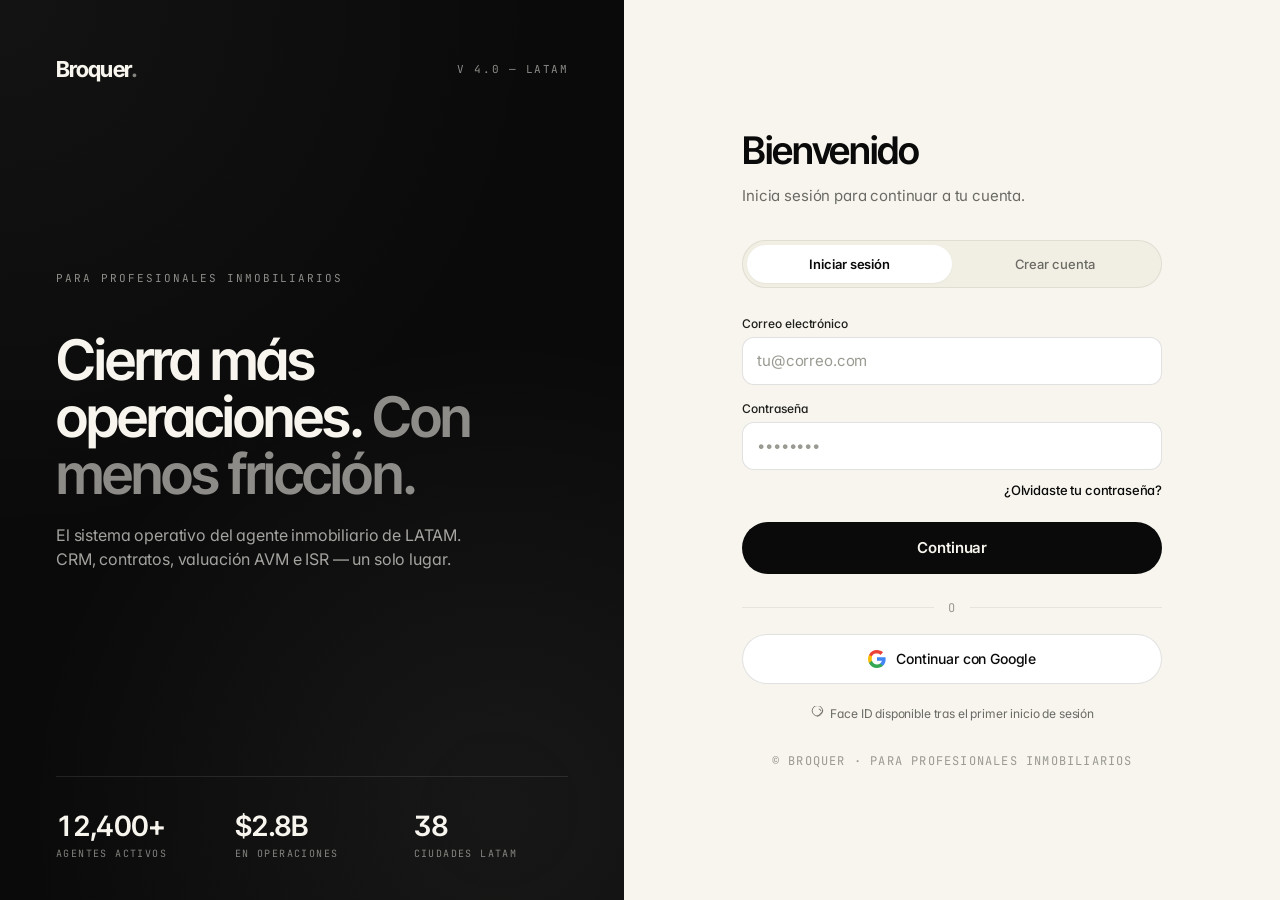
==== commit 49e45caa: "Add files via upload" ====
--- a/index.html
+++ b/index.html
@@ -3,1989 +3,1012 @@
 <head>
 <meta charset="UTF-8"/>
 <meta name="viewport" content="width=device-width,initial-scale=1,viewport-fit=cover"/>
-<meta name="mobile-web-app-capable" content="yes"/>
+<title>Broquer</title>
+<link rel="manifest" href="manifest.json"/>
+<link rel="icon" type="image/png" href="isotipo-broquer.png"/>
+<link rel="apple-touch-icon" href="isotipo-broquer.png"/>
+<meta name="theme-color" content="#F7F5EE"/>
 <meta name="apple-mobile-web-app-capable" content="yes"/>
-<meta name="apple-mobile-web-app-status-bar-style" content="default"/>
-<meta name="apple-mobile-web-app-title" content="Brokr"/>
-<link rel="manifest" href="manifest.json"/>
-<link rel="apple-touch-icon" href="apple-touch-icon.png"/>
-<meta name="theme-color" content="#0f1829"/>
-<link rel="icon" href="favicon.png"/>
-<title>Brokr</title>
-<link rel="preconnect" href="https://fonts.googleapis.com"/>
-<link rel="preconnect" href="https://fonts.gstatic.com" crossorigin/>
-<link href="https://fonts.googleapis.com/css2?family=Poppins:wght@300;400;500;600;700;800&display=swap" rel="stylesheet"/>
+<meta name="apple-mobile-web-app-title" content="Broquer"/>
+<link rel="stylesheet" href="brokr-theme.css"/>
 <style>
-/* ══════════════════════════════════════════
-   BROKR® — DESIGN SYSTEM
-   Poppins · Navy / Teal / Blanco
-══════════════════════════════════════════ */
-:root {
-  --navy:       #0f1829;
-  --navy-mid:   #162035;
-  --navy-light: #1e2d47;
-  --teal:       #2a9db5;
-  --teal-dark:  #1a7a8f;
-  --teal-glow:  rgba(42,157,181,0.18);
-  --white:      #ffffff;
-  --gray-100:   #f5f6f8;
-  --gray-200:   #e8eaee;
-  --gray-400:   #9aa0ad;
-  --gray-600:   #5a6070;
-  --text:       #1a2035;
-  --screen-bg:  #f0f2f7;
-  /* Legacy aliases para ISR/props que las usan */
-  --bg:    #f0f2f7;
-  --bg2:   #f5f6f8;
-  --bg3:   #e8eaee;
-  --sf:    #ffffff;
-  --sf2:   #f0f2f7;
-  --bd:    rgba(0,0,0,0.08);
-  --bd2:   rgba(0,0,0,0.13);
-  --txt:   #1a2035;
-  --mut:   #5a6070;
-  --mut2:  #9aa0ad;
-  --r:  18px; --r2: 14px; --r3: 10px;
-  /* Module accent colors (for ISR results) */
-  --amber: #f59e0b; --amber2: #fbbf24;
-  --rose:  #f43f5e; --rose2:  #fb7185;
-  --violet:#8b5cf6; --violet2:#a78bfa;
-  --emerald:#10b981; --emerald2:#34d399;
-  --sky:   #0ea5e9; --sky2:   #38bdf8;
-  --safe-top: env(safe-area-inset-top, 0px);
-  --topbar: 0px;
-}
-@supports (-webkit-touch-callout: none) {
-  @media (display-mode: standalone) {
-    :root { --safe-top: max(env(safe-area-inset-top, 0px), 44px); }
-  }
-}
-
-* { margin:0; padding:0; box-sizing:border-box; -webkit-tap-highlight-color:transparent; }
-html, body {
-  font-family: 'Poppins', sans-serif;
-  background: var(--screen-bg);
-  color: var(--text);
-  height: 100%;
+html, body { background: var(--paper); height: 100vh; overflow: hidden; }
+
+.app-shell { display: flex; height: 100vh; }
+
+/* ── Sidebar (desktop) ─────────────────── */
+.app-sidebar {
+  width: 260px; flex-shrink: 0;
+  background: var(--paper);
+  border-right: 1px solid var(--line);
+  padding: 22px 14px;
+  display: flex; flex-direction: column;
+  overflow-y: auto;
+}
+@media (max-width: 880px) { .app-sidebar { display: none; } }
+.app-sidebar__brand {
+  font-family: var(--font-display);
+  font-size: 22px; font-weight: 700;
+  letter-spacing: -0.03em; color: var(--ink);
+  padding: 6px 10px 22px;
+  border-bottom: 1px solid var(--line);
+  margin-bottom: 14px;
+  display: flex; align-items: center; gap: 8px;
+}
+.app-sidebar__brand .dot { color: var(--forest); }
+
+.sb-section-label {
+  font-family: var(--font-mono);
+  font-size: 9px; letter-spacing: 0.18em;
+  text-transform: uppercase; color: var(--mute-2);
+  padding: 16px 10px 8px; font-weight: 500;
+}
+.app-nav-link {
+  display: flex; align-items: center; gap: 10px;
+  padding: 10px 12px;
+  border-radius: var(--r);
+  font-size: 14px; color: var(--ink-2);
+  cursor: pointer; transition: background var(--dur) var(--ease);
+  font-weight: 500; letter-spacing: -0.005em;
+}
+.app-nav-link:hover { background: var(--paper-2); }
+.app-nav-link.is-active { background: var(--ink); color: var(--paper); }
+.app-nav-link svg { flex-shrink: 0; opacity: .8; }
+
+.sb-foot {
+  margin-top: auto;
+  display: flex; align-items: center; gap: 10px;
+  padding: 12px;
+  border-top: 1px solid var(--line);
+}
+.sb-foot__avatar {
+  width: 36px; height: 36px; border-radius: 50%;
+  background: var(--ink); color: var(--paper);
+  display: flex; align-items: center; justify-content: center;
+  font-weight: 600; font-size: 13px;
+  letter-spacing: -0.02em;
+}
+.sb-foot__name { font-size: 13px; font-weight: 500; line-height: 1.2; flex: 1; min-width: 0; }
+.sb-foot__name .role { color: var(--mute); font-size: 11px; font-weight: 400; }
+.sb-foot__logout {
+  background: transparent; border: none; cursor: pointer;
+  color: var(--mute); padding: 6px;
+}
+.sb-foot__logout:hover { color: var(--ink); }
+
+/* ── Main content ──────────────────────── */
+.app-content { flex: 1; display: flex; flex-direction: column; min-width: 0; overflow: hidden; }
+
+.dash-scroll {
+  flex: 1; overflow-y: auto;
+  padding: 28px 36px 100px;
+  -webkit-overflow-scrolling: touch;
+}
+@media (max-width: 720px) { .dash-scroll { padding: 18px 16px 100px; } }
+.dash-scroll::-webkit-scrollbar { display: none; }
+
+/* Top bar (desktop): search + new */
+.dash-topbar {
+  display: flex; align-items: center; justify-content: space-between;
+  gap: 16px;
+  padding: 18px 36px;
+  border-bottom: 1px solid var(--line);
+  background: var(--paper);
+  flex-shrink: 0;
+}
+@media (max-width: 880px) { .dash-topbar { display: none; } }
+
+.dash-topbar__search {
+  flex: 1; max-width: 480px;
+  display: flex; align-items: center; gap: 10px;
+  background: var(--bone);
+  border: 1px solid var(--line-2);
+  border-radius: var(--r-pill);
+  padding: 0 16px; height: 40px;
+}
+.dash-topbar__search input { flex: 1; background: none; border: none; outline: none; font-size: 14px; letter-spacing: -0.005em; }
+.dash-topbar__search input::placeholder { color: var(--mute-2); }
+.dash-topbar__search kbd {
+  font-family: var(--font-mono); font-size: 10px;
+  background: var(--paper-2); padding: 2px 6px;
+  border-radius: 4px; color: var(--mute);
+  border: 1px solid var(--line);
+}
+.dash-topbar__actions { display: flex; gap: 10px; align-items: center; }
+
+.icon-btn {
+  width: 40px; height: 40px;
+  border-radius: 50%;
+  background: var(--bone);
+  border: 1px solid var(--line-2);
+  cursor: pointer;
+  display: flex; align-items: center; justify-content: center;
+  color: var(--ink-2);
+  transition: background var(--dur) var(--ease), border-color var(--dur) var(--ease);
+}
+.icon-btn:hover { background: var(--paper-2); }
+.icon-btn .dot {
+  position: absolute; top: 8px; right: 8px;
+  width: 7px; height: 7px; border-radius: 50%;
+  background: var(--forest); border: 2px solid var(--paper);
+}
+
+/* ── Mobile header ──────────────────────── */
+.mobile-head {
+  display: none;
+  padding: 14px 16px 12px;
+  background: var(--paper);
+  border-bottom: 1px solid var(--line);
+  align-items: center; justify-content: space-between;
+}
+@media (max-width: 880px) { .mobile-head { display: flex; } }
+.mobile-head__brand {
+  font-family: var(--font-display);
+  font-size: 22px; font-weight: 700; letter-spacing: -0.03em;
+}
+.mobile-head__brand .dot { color: var(--forest); }
+.mobile-head__avatar {
+  width: 36px; height: 36px; border-radius: 50%;
+  background: var(--ink); color: var(--paper);
+  font-weight: 600; font-size: 13px;
+  display: flex; align-items: center; justify-content: center;
+}
+
+/* ── Hero greeting ──────────────────────── */
+.dash-hero {
+  display: flex; align-items: flex-end; justify-content: space-between;
+  gap: 24px; flex-wrap: wrap;
+  padding-bottom: 24px;
+  margin-bottom: 24px;
+  border-bottom: 1px solid var(--line);
+}
+.dash-hero__eyebrow {
+  font-family: var(--font-mono);
+  font-size: 11px; letter-spacing: 0.16em;
+  text-transform: uppercase; color: var(--mute);
+  margin-bottom: 8px;
+}
+.dash-hero h1 {
+  font-family: var(--font-display);
+  font-size: 44px; font-weight: 600;
+  letter-spacing: -0.035em;
+  line-height: 1.02;
+}
+.dash-hero h1 em { font-style: normal; color: var(--mute-2); font-weight: 500; }
+.dash-hero__date {
+  font-family: var(--font-mono); font-size: 12px;
+  letter-spacing: 0.06em; color: var(--mute);
+  text-align: right;
+}
+.dash-hero__date .label { font-size: 10px; letter-spacing: 0.16em; text-transform: uppercase; color: var(--mute-2); display: block; margin-bottom: 4px; }
+@media (max-width: 720px) { .dash-hero h1 { font-size: 32px; } .dash-hero__date { text-align: left; } }
+
+/* ── KPIs ──────────────────────────────── */
+.kpi-grid {
+  display: grid;
+  grid-template-columns: repeat(4, 1fr);
+  gap: 0;
+  border: 1px solid var(--line);
+  border-radius: var(--r-lg);
+  background: var(--bone);
+  margin-bottom: 28px;
   overflow: hidden;
 }
-
-/* ══ APP SHELL ══ */
-#app {
-  display: flex;
-  flex-direction: column;
-  width: 100vw;
-  height: 100dvh;
+@media (max-width: 880px) { .kpi-grid { grid-template-columns: repeat(2, 1fr); } }
+@media (max-width: 480px) { .kpi-grid { grid-template-columns: 1fr; } }
+
+.kpi {
+  padding: 20px 22px;
+  border-right: 1px solid var(--line);
+  border-bottom: 1px solid var(--line);
+  display: flex; flex-direction: column; gap: 4px;
+  position: relative;
+}
+.kpi:last-child { border-right: none; }
+@media (max-width: 880px) {
+  .kpi:nth-child(2n) { border-right: none; }
+  .kpi:nth-last-child(-n+2) { border-bottom: none; }
+}
+@media (max-width: 480px) {
+  .kpi { border-right: none; }
+  .kpi:not(:last-child) { border-bottom: 1px solid var(--line); }
+  .kpi:last-child { border-bottom: none; }
+}
+
+.kpi__label {
+  font-family: var(--font-mono);
+  font-size: 10px; letter-spacing: 0.14em;
+  text-transform: uppercase; color: var(--mute);
+  font-weight: 500;
+  margin-bottom: 4px;
+}
+.kpi__value {
+  font-family: var(--font-display);
+  font-size: 34px; font-weight: 600;
+  letter-spacing: -0.03em;
+  color: var(--ink); line-height: 1;
+  font-variant-numeric: tabular-nums;
+}
+.kpi__value .unit {
+  font-family: var(--font-mono);
+  font-size: 12px; font-weight: 500;
+  color: var(--mute);
+  letter-spacing: 0.06em;
+  margin-left: 4px;
+}
+.kpi__delta {
+  font-size: 12px; color: var(--mute);
+  margin-top: 8px;
+  display: flex; align-items: center; gap: 6px;
+  font-variant-numeric: tabular-nums;
+}
+.kpi__delta strong { color: var(--success); font-weight: 600; }
+.kpi__delta.is-down strong { color: var(--danger); }
+.kpi__delta svg { color: currentColor; }
+
+/* ── Section heads ─────────────────────── */
+.sec-head {
+  display: flex; align-items: baseline; justify-content: space-between;
+  margin-bottom: 14px;
+}
+.sec-head h2 {
+  font-family: var(--font-display);
+  font-size: 22px; font-weight: 600;
+  letter-spacing: -0.025em;
+}
+.sec-head a {
+  font-size: 13px; color: var(--ink-2);
+  font-weight: 500;
+  display: inline-flex; align-items: center; gap: 4px;
+}
+.sec-head a:hover { color: var(--forest); }
+
+/* ── Modules grid ─────────────────────── */
+.mods-grid {
+  display: grid; grid-template-columns: repeat(3, 1fr);
+  gap: 14px;
+  margin-bottom: 32px;
+}
+@media (max-width: 880px) { .mods-grid { grid-template-columns: repeat(2, 1fr); } }
+@media (max-width: 480px) { .mods-grid { grid-template-columns: 1fr 1fr; } }
+
+.mod-card {
+  background: var(--bone);
+  border: 1px solid var(--line);
+  border-radius: var(--r-lg);
+  padding: 22px 22px 20px;
+  cursor: pointer;
+  transition: transform var(--dur) var(--ease), border-color var(--dur) var(--ease);
+  position: relative;
+  display: flex; flex-direction: column;
+  min-height: 168px;
+}
+.mod-card:hover { transform: translateY(-2px); border-color: var(--line-2); }
+.mod-card__icon {
+  width: 38px; height: 38px;
+  border-radius: var(--r);
+  background: var(--paper-2);
+  display: flex; align-items: center; justify-content: center;
+  color: var(--ink-2);
+  margin-bottom: 18px;
+}
+.mod-card.is-primary { background: var(--ink); color: var(--paper); border-color: transparent; }
+.mod-card.is-primary .mod-card__icon { background: rgba(247,245,238,.12); color: var(--paper); }
+.mod-card.is-primary .mod-card__sub { color: rgba(247,245,238,.6); }
+.mod-card.is-primary .mod-card__arrow { color: var(--paper); }
+.mod-card__title {
+  font-family: var(--font-display);
+  font-size: 18px; font-weight: 600;
+  letter-spacing: -0.018em;
+  margin-bottom: 4px;
+}
+.mod-card__sub {
+  font-size: 13px; color: var(--mute);
+  line-height: 1.4;
+}
+.mod-card__arrow {
+  position: absolute; top: 22px; right: 22px;
+  color: var(--mute-2); opacity: 0;
+  transition: opacity var(--dur) var(--ease), transform var(--dur) var(--ease);
+}
+.mod-card:hover .mod-card__arrow { opacity: 1; transform: translate(2px, -2px); }
+
+/* ── Two-column lower ──────────────── */
+.lower {
+  display: grid; grid-template-columns: 1.4fr 1fr;
+  gap: 24px;
+  margin-bottom: 32px;
+}
+@media (max-width: 980px) { .lower { grid-template-columns: 1fr; } }
+
+/* Pipeline / activity card */
+.panel {
+  background: var(--bone);
+  border: 1px solid var(--line);
+  border-radius: var(--r-lg);
   overflow: hidden;
-  position: relative;
-}
-
-/* ══ SCREENS LAYER ══ */
-#screens-container {
+}
+.panel__head {
+  padding: 18px 20px;
+  border-bottom: 1px solid var(--line);
+  display: flex; align-items: center; justify-content: space-between;
+}
+.panel__head h3 {
+  font-family: var(--font-display);
+  font-size: 16px; font-weight: 600;
+  letter-spacing: -0.015em;
+}
+.panel__head a { font-size: 12px; color: var(--mute); }
+.panel__head a:hover { color: var(--forest); }
+
+.activity-row {
+  display: grid;
+  grid-template-columns: 32px 1fr auto;
+  gap: 14px;
+  padding: 14px 20px;
+  border-bottom: 1px solid var(--line);
+  align-items: center;
+}
+.activity-row:last-child { border-bottom: none; }
+.activity-row__icon {
+  width: 32px; height: 32px;
+  border-radius: 50%;
+  background: var(--paper-2);
+  display: flex; align-items: center; justify-content: center;
+  color: var(--ink-2);
+}
+.activity-row__icon.is-forest { background: var(--forest-soft); color: var(--forest); }
+.activity-row__icon.is-warn { background: var(--warn-soft); color: var(--warn); }
+.activity-row__icon.is-info { background: var(--info-soft); color: var(--info); }
+.activity-row__title {
+  font-size: 14px; font-weight: 500;
+  color: var(--ink); letter-spacing: -0.005em;
+  margin-bottom: 2px;
+}
+.activity-row__meta {
+  font-size: 12px; color: var(--mute);
+  font-variant-numeric: tabular-nums;
+}
+.activity-row__time {
+  font-family: var(--font-mono);
+  font-size: 11px; color: var(--mute-2);
+  letter-spacing: 0.04em;
+  text-align: right;
+}
+
+/* AI / news card */
+.ai-card {
+  background: var(--ink); color: var(--paper);
+  border-radius: var(--r-lg);
+  padding: 26px 24px 22px;
+  position: relative; overflow: hidden;
+}
+.ai-card::after {
+  content: ''; position: absolute; right: -60px; bottom: -60px;
+  width: 200px; height: 200px; border-radius: 50%;
+  background: radial-gradient(circle, var(--forest-2) 0%, transparent 70%);
+  opacity: .35;
+}
+.ai-card__eyebrow {
+  font-family: var(--font-mono); font-size: 10px;
+  letter-spacing: 0.18em; text-transform: uppercase;
+  color: rgba(247,245,238,.6); margin-bottom: 14px;
+  position: relative; z-index: 1;
+}
+.ai-card h3 {
+  font-family: var(--font-display);
+  font-size: 24px; font-weight: 600;
+  letter-spacing: -0.025em; line-height: 1.15;
+  color: var(--paper); margin-bottom: 10px;
+  position: relative; z-index: 1;
+}
+.ai-card p {
+  font-size: 14px; color: rgba(247,245,238,.7);
+  line-height: 1.55; margin-bottom: 18px;
+  position: relative; z-index: 1;
+}
+.ai-card__btn {
+  background: var(--paper); color: var(--ink);
+  border: none; height: 38px; padding: 0 16px;
+  border-radius: var(--r-pill);
+  font-size: 13px; font-weight: 600;
+  cursor: pointer; font-family: inherit;
+  display: inline-flex; align-items: center; gap: 8px;
+  position: relative; z-index: 1;
+  transition: transform var(--dur) var(--ease);
+}
+.ai-card__btn:hover { transform: translateX(2px); }
+
+/* Pipeline visualization */
+.pipeline {
+  padding: 18px 20px;
+  display: grid; grid-template-columns: 1fr; gap: 14px;
+}
+.pipe-row { display: flex; align-items: center; gap: 12px; }
+.pipe-row__label {
+  width: 110px; flex-shrink: 0;
+  font-size: 13px; color: var(--ink-2);
+  font-weight: 500; letter-spacing: -0.005em;
+}
+.pipe-row__bar {
+  flex: 1; height: 8px;
+  background: var(--paper-2); border-radius: var(--r-pill);
+  overflow: hidden;
+}
+.pipe-row__fill {
+  height: 100%; border-radius: var(--r-pill);
+  background: var(--ink);
+  transition: width .8s var(--ease);
+}
+.pipe-row__count {
+  width: 64px;
+  text-align: right;
+  font-family: var(--font-mono);
+  font-size: 13px; font-weight: 500;
+  color: var(--ink); letter-spacing: -0.005em;
+  font-variant-numeric: tabular-nums;
+}
+.pipe-row__count .small { color: var(--mute); font-size: 11px; }
+
+/* ── Bottom nav (mobile) ───────────────── */
+.bottom-nav {
+  display: none;
+  position: fixed; bottom: 0; left: 0; right: 0;
+  background: var(--bone);
+  border-top: 1px solid var(--line);
+  padding: 6px 8px calc(6px + env(safe-area-inset-bottom, 0px));
+  z-index: 60;
+  justify-content: space-around;
+}
+@media (max-width: 880px) { .bottom-nav { display: flex; } }
+.bn-item {
   flex: 1;
-  position: relative;
-  overflow: hidden;
-  min-height: 0;
-}
-
-.proto-screen {
-  position: absolute;
-  inset: 0;
-  overflow-y: auto;
-  overflow-x: hidden;
-  opacity: 0;
+  display: flex; flex-direction: column; align-items: center; gap: 3px;
+  padding: 8px 4px;
+  font-size: 10px;
+  color: var(--mute);
+  text-decoration: none;
+  font-weight: 500;
+  transition: color var(--dur) var(--ease);
+}
+.bn-item.is-active { color: var(--ink); }
+.bn-item svg { opacity: .9; }
+.bn-item.is-active svg { opacity: 1; }
+
+/* ── Shaark FAB + popup ─── */
+.shaark-fab {
+  position: fixed; right: 28px; bottom: 28px; z-index: 80;
+  width: 60px; height: 60px; border-radius: 50%;
+  background: var(--ink); color: var(--paper);
+  border: none; cursor: pointer;
+  display: flex; align-items: center; justify-content: center;
+  box-shadow: 0 14px 32px rgba(31,28,22,.28), 0 4px 10px rgba(31,28,22,.16);
+  transition: transform var(--dur) var(--ease), box-shadow var(--dur) var(--ease);
+  padding: 0; overflow: hidden;
+}
+.shaark-fab:hover { transform: translateY(-2px); }
+.shaark-fab img { width: 64%; height: 64%; object-fit: contain; filter: brightness(0) invert(1); }
+.shaark-fab__pulse {
+  position: absolute; inset: -4px; border-radius: 50%;
+  border: 1.5px solid var(--ink); opacity: 0;
+  animation: shaarkPulse 2.4s ease-out infinite;
   pointer-events: none;
-  transition: opacity 0.25s ease;
-  -webkit-overflow-scrolling: touch;
-}
-.proto-screen.active-screen {
-  opacity: 1;
-  pointer-events: all;
-}
-.proto-screen::-webkit-scrollbar { display: none; }
-
-/* ══ HOME SCREEN ══ */
-#screen-home { background: var(--screen-bg); padding-bottom: 90px; }
-
-.home-header {
-  background: var(--navy);
-  padding: calc(var(--safe-top) + 20px) 24px 28px;
-  position: relative;
-  overflow: hidden;
-}
-.home-header::before {
-  content: '';
-  position: absolute;
-  top: -40px; right: -40px;
-  width: 180px; height: 180px;
-  border-radius: 50%;
-  background: radial-gradient(circle, rgba(42,157,181,0.25) 0%, transparent 70%);
-}
-
-.greeting-row {
-  display: flex;
-  justify-content: space-between;
-  align-items: flex-start;
-  margin-bottom: 16px;
-}
-.greeting-text .hello {
-  font-size: 12px;
-  color: var(--teal);
-  font-weight: 600;
-  letter-spacing: 0.8px;
-  text-transform: uppercase;
-}
-.greeting-text .name {
-  font-size: 26px;
-  font-weight: 800;
-  color: white;
-  line-height: 1.1;
-  margin-top: 2px;
-}
-.home-avatar {
-  width: 46px; height: 46px;
-  border-radius: 16px;
-  background: linear-gradient(135deg, var(--teal), var(--teal-dark));
+}
+@keyframes shaarkPulse { 0% { transform: scale(.95); opacity: .35; } 100% { transform: scale(1.25); opacity: 0; } }
+@media (max-width: 880px) {
+  .shaark-fab { right: 16px; bottom: calc(78px + env(safe-area-inset-bottom, 0px)); width: 56px; height: 56px; }
+}
+
+.shaark-popup {
+  display: none;
+  position: fixed; right: 28px; bottom: 100px; z-index: 90;
+  width: min(420px, calc(100vw - 32px));
+  max-height: min(600px, calc(100dvh - 140px));
+  background: var(--paper);
+  border: 1px solid var(--line);
+  border-radius: var(--r-lg);
+  box-shadow: 0 24px 64px rgba(31,28,22,.18), 0 8px 16px rgba(31,28,22,.08);
+  flex-direction: column; overflow: hidden;
+  animation: shaarkIn .26s cubic-bezier(.16,1,.3,1);
+}
+.shaark-popup.is-open { display: flex; }
+@keyframes shaarkIn { from { opacity: 0; transform: translateY(12px) scale(.98); } to { opacity: 1; transform: translateY(0) scale(1); } }
+@media (max-width: 880px) {
+  .shaark-popup { right: 12px; left: 12px; bottom: 84px; width: auto; }
+}
+.shk-head {
+  display: flex; align-items: center; gap: 12px;
+  padding: 16px 18px; border-bottom: 1px solid var(--line);
+}
+.shk-avatar {
+  width: 38px; height: 38px; border-radius: 50%;
+  background: var(--bone); border: 1px solid var(--line);
+  display: flex; align-items: center; justify-content: center; flex-shrink: 0;
+}
+.shk-avatar img { width: 70%; height: 70%; object-fit: contain; }
+.shk-name { font-family: var(--font-display); font-size: 15px; font-weight: 600; letter-spacing: -0.01em; color: var(--ink); }
+.shk-status { display: flex; align-items: center; gap: 5px; font-size: 11px; color: var(--mute); font-family: var(--font-mono); letter-spacing: .04em; }
+.shk-status::before { content: ''; width: 6px; height: 6px; border-radius: 50%; background: var(--forest, #1F8A5B); }
+.shk-close {
+  margin-left: auto; width: 28px; height: 28px;
+  background: transparent; border: none; cursor: pointer;
+  border-radius: 8px; color: var(--mute);
   display: flex; align-items: center; justify-content: center;
-  font-size: 18px; font-weight: 800; color: white;
-  border: 2px solid rgba(255,255,255,0.15);
-  flex-shrink: 0;
-  cursor: pointer;
-}
-
-.stats-row {
-  display: grid;
-  grid-template-columns: 1fr 1fr 1fr;
-  gap: 10px;
-}
-.stat-pill {
-  background: rgba(255,255,255,0.07);
-  border: 1px solid rgba(255,255,255,0.1);
-  border-radius: 14px;
-  padding: 10px 12px;
-}
-.stat-pill .val {
-  font-size: 20px; font-weight: 800; color: white;
-}
-.stat-pill .lbl {
-  font-size: 10px; color: rgba(255,255,255,0.5);
-  margin-top: 1px; font-weight: 500;
-}
-.stat-pill.accent .val { color: var(--teal); }
-
-/* Section titles */
-.section-title {
-  padding: 20px 20px 10px;
-  display: flex; justify-content: space-between; align-items: center;
-}
-.section-title h3 {
-  font-size: 15px; font-weight: 700; color: var(--text);
-}
-.section-title a {
-  font-size: 12px; color: var(--teal); font-weight: 600;
-  cursor: pointer; text-decoration: none;
-}
-
-/* Module cards grid */
-.quick-grid {
-  display: grid;
-  grid-template-columns: 1fr 1fr;
-  gap: 12px;
-  padding: 0 16px;
-}
-
-.module-card {
-  background: white;
-  border-radius: 20px;
-  padding: 18px 16px;
-  cursor: pointer;
-  transition: transform 0.15s, box-shadow 0.15s;
-  border: 1px solid rgba(0,0,0,0.05);
-  box-shadow: 0 2px 12px rgba(0,0,0,0.06);
-  position: relative; overflow: hidden;
-}
-.module-card:active { transform: scale(0.97); }
-.module-card::before {
-  content: ''; position: absolute;
-  top: 0; left: 0; right: 0; height: 3px;
-  border-radius: 20px 20px 0 0;
-}
-.module-card.teal::before  { background: var(--teal); }
-.module-card.white::before { background: rgba(0,0,0,0.12); }
-.module-card.navy::before  { background: var(--navy); }
-.module-card.green::before { background: #3db88a; }
-.module-card.violet::before{ background: #8b5cf6; }
-
-.module-icon {
-  width: 44px; height: 44px; border-radius: 14px;
+}
+.shk-close:hover { background: var(--paper-2); color: var(--ink); }
+.shk-msgs { flex: 1; overflow-y: auto; padding: 16px 18px; display: flex; flex-direction: column; gap: 10px; }
+.shk-msgs::-webkit-scrollbar { width: 4px; } .shk-msgs::-webkit-scrollbar-thumb { background: var(--line-2); border-radius: 4px; }
+.shk-bubble { max-width: 88%; padding: 10px 13px; border-radius: 14px; font-size: 13.5px; line-height: 1.5; letter-spacing: -0.005em; }
+.shk-bubble.bot { background: var(--bone); color: var(--ink); border: 1px solid var(--line); border-bottom-left-radius: 5px; align-self: flex-start; }
+.shk-bubble.user { background: var(--ink); color: var(--paper); border-bottom-right-radius: 5px; align-self: flex-end; }
+.shk-chips { display: flex; flex-wrap: wrap; gap: 6px; padding: 0 18px 10px; }
+.shk-chip {
+  background: var(--paper); border: 1px solid var(--line-2);
+  border-radius: var(--r-pill); padding: 7px 12px;
+  font-size: 12px; color: var(--ink-2); cursor: pointer; font-weight: 500;
+  transition: background var(--dur) var(--ease), border-color var(--dur) var(--ease);
+}
+.shk-chip:hover { background: var(--paper-2); border-color: var(--ink); }
+.shk-input-row { display: flex; gap: 8px; padding: 12px 14px; border-top: 1px solid var(--line); align-items: center; }
+.shk-input { flex: 1; min-width: 0; background: var(--bone); border: 1px solid var(--line-2); border-radius: var(--r-pill); padding: 10px 14px; font-size: 14px; outline: none; font-family: inherit; color: var(--ink); }
+.shk-input:focus { border-color: var(--ink); background: var(--paper); }
+.shk-mic, .shk-send {
+  width: 40px; height: 40px; border-radius: 50%;
+  border: none; cursor: pointer; flex-shrink: 0;
   display: flex; align-items: center; justify-content: center;
-  font-size: 20px; margin-bottom: 12px;
-}
-.module-card.teal  .module-icon { background: rgba(42,157,181,0.12); }
-.module-card.white .module-icon { background: rgba(0,0,0,0.06); }
-.module-card.navy  .module-icon { background: rgba(15,24,41,0.08); }
-.module-card.green .module-icon { background: rgba(61,184,138,0.12); }
-.module-card.violet.module-icon { background: rgba(139,92,246,0.12); }
-
-.module-card .mod-name {
-  font-size: 13px; font-weight: 700; color: var(--text); line-height: 1.2;
-}
-.module-card .mod-desc {
-  font-size: 11px; color: var(--gray-400); margin-top: 4px; font-weight: 400;
-}
-
-/* Activity list */
-.activity-list {
-  padding: 0 16px 20px;
-  display: flex; flex-direction: column; gap: 8px;
-}
-.activity-item {
-  background: white; border-radius: 16px;
-  padding: 14px 16px; display: flex; align-items: center; gap: 12px;
-  border: 1px solid rgba(0,0,0,0.04);
-  box-shadow: 0 1px 6px rgba(0,0,0,0.04);
-}
-.act-icon {
-  width: 38px; height: 38px; border-radius: 12px;
-  background: var(--gray-100);
-  display: flex; align-items: center; justify-content: center;
-  font-size: 17px; flex-shrink: 0;
-}
-.act-text .act-title { font-size: 13px; font-weight: 600; color: var(--text); }
-.act-text .act-sub { font-size: 11px; color: var(--gray-400); margin-top: 2px; }
-.act-time { margin-left: auto; font-size: 11px; color: var(--gray-400); white-space: nowrap; }
-
-/* ══ MÓDULOS SCREEN ══ */
-#screen-modules { background: var(--screen-bg); padding-bottom: 90px; }
-
-.modules-header {
-  background: var(--navy);
-  padding: calc(var(--safe-top) + 16px) 24px 24px;
-}
-.modules-header h2 {
-  font-size: 22px; font-weight: 800; color: white; margin-bottom: 14px;
-}
-.search-bar {
-  background: rgba(255,255,255,0.1);
-  border: 1px solid rgba(255,255,255,0.15);
-  border-radius: 14px; padding: 12px 16px;
-  display: flex; align-items: center; gap: 10px;
-  color: rgba(255,255,255,0.6); font-size: 13px; cursor: pointer;
-}
-
-.category-block { padding: 18px 16px 0; }
-.cat-title {
-  font-size: 10px; font-weight: 700; color: var(--gray-400);
-  text-transform: uppercase; letter-spacing: 1.2px;
-  margin-bottom: 12px; padding-left: 4px;
-}
-.cat-grid {
-  display: grid; grid-template-columns: repeat(3, 1fr);
-  gap: 10px; margin-bottom: 4px;
-}
-.cat-module {
-  background: white; border-radius: 18px;
-  padding: 16px 10px 14px; text-align: center; cursor: pointer;
-  transition: transform 0.15s;
-  border: 1px solid rgba(0,0,0,0.05);
-  box-shadow: 0 1px 8px rgba(0,0,0,0.05);
-}
-.cat-module:active { transform: scale(0.95); }
-.cat-mod-icon {
-  width: 46px; height: 46px; border-radius: 14px;
-  display: flex; align-items: center; justify-content: center;
-  font-size: 22px; margin: 0 auto 10px;
-}
-.cat-mod-name { font-size: 11px; font-weight: 600; color: var(--text); line-height: 1.3; }
-.cat-teal   .cat-mod-icon { background: rgba(42,157,181,0.12); }
-.cat-white  .cat-mod-icon { background: rgba(0,0,0,0.06); }
-.cat-navy   .cat-mod-icon { background: rgba(15,24,41,0.08); }
-.cat-green  .cat-mod-icon { background: rgba(61,184,138,0.12); }
-.cat-purple .cat-mod-icon { background: rgba(139,92,246,0.12); }
-
-/* ══ PERFIL SCREEN ══ */
-#screen-profile { background: var(--screen-bg); padding-bottom: 90px; }
-
-.profile-header {
-  background: var(--navy);
-  padding: calc(var(--safe-top) + 20px) 24px 32px;
-  text-align: center; position: relative;
-}
-.profile-avatar {
-  width: 80px; height: 80px; border-radius: 26px;
-  background: linear-gradient(135deg, var(--teal), var(--teal-dark));
-  display: flex; align-items: center; justify-content: center;
-  font-size: 30px; font-weight: 800; color: white;
-  margin: 0 auto 12px;
-  border: 3px solid rgba(255,255,255,0.15);
-  box-shadow: 0 8px 24px rgba(42,157,181,0.3);
-}
-.profile-name { font-size: 22px; font-weight: 800; color: white; }
-.profile-sub { font-size: 12px; color: rgba(255,255,255,0.5); margin-top: 4px; }
-.profile-badge {
-  display: inline-block;
-  background: rgba(42,157,181,0.2); border: 1px solid rgba(42,157,181,0.4);
-  color: var(--teal); font-size: 11px; font-weight: 700;
-  padding: 4px 12px; border-radius: 20px; margin-top: 8px;
-  text-transform: uppercase; letter-spacing: 0.5px;
-}
-
-.profile-section {
-  margin: 16px 16px 0;
-  background: white; border-radius: 20px; overflow: hidden;
-  border: 1px solid rgba(0,0,0,0.05);
-  box-shadow: 0 1px 8px rgba(0,0,0,0.05);
-}
-.profile-row {
-  display: flex; align-items: center;
-  padding: 16px 18px; gap: 14px; cursor: pointer;
-  transition: background 0.1s;
-  border-bottom: 1px solid rgba(0,0,0,0.05);
-}
-.profile-row:last-child { border-bottom: none; }
-.profile-row:active { background: var(--gray-100); }
-.pr-icon {
-  width: 38px; height: 38px; border-radius: 12px;
-  background: var(--gray-100);
-  display: flex; align-items: center; justify-content: center;
-  font-size: 17px;
-}
-.pr-text { font-size: 14px; font-weight: 500; color: var(--text); flex: 1; }
-.pr-arrow { color: var(--gray-400); font-size: 14px; }
-
-/* ══ MOD PANELS (full screen, inside screens-container) ══ */
-.mod-panel {
-  position: absolute; inset: 0;
-  display: none; flex-direction: column;
-  overflow: hidden;
-  background: var(--screen-bg);
-}
-.mod-panel.active { display: flex; }
-
-.panel-scroll {
-  flex: 1; overflow-y: auto;
-  padding: 20px; padding-bottom: 80px;
-  -webkit-overflow-scrolling: touch;
-}
-
-/* Panel back button */
-.panel-topbar {
-  background: var(--navy);
-  padding: calc(var(--safe-top) + 0px) 16px 0;
-  height: calc(60px + var(--safe-top));
-  display: flex; align-items: flex-end; padding-bottom: 12px;
-  gap: 12px; flex-shrink: 0;
-}
-.panel-back {
-  width: 36px; height: 36px; border-radius: 12px;
-  background: rgba(255,255,255,0.1);
-  border: 1px solid rgba(255,255,255,0.15);
-  color: white; font-size: 18px; cursor: pointer;
-  display: flex; align-items: center; justify-content: center;
-  flex-shrink: 0;
-}
-.panel-title {
-  font-size: 16px; font-weight: 700; color: white;
-}
-
-/* ══ ISR STYLES (preservados, actualizados) ══ */
-.isr-hdr { margin-bottom: 16px; }
-.isr-hdr-title {
-  font-size: 17px; font-weight: 800;
-  color: var(--text); display: flex; align-items: center;
-  flex-wrap: wrap; gap: 8px; margin-bottom: 4px;
-}
-.isr-badge {
-  font-size: 9px; font-weight: 700;
-  background: rgba(139,92,246,0.15); color: var(--violet2);
-  padding: 3px 9px; border-radius: 20px;
-  text-transform: uppercase; letter-spacing: .5px;
-}
-.isr-hdr-sub { font-size: 12px; color: var(--mut); line-height: 1.5; }
-.isr-card {
-  background: #fff; border: 1px solid rgba(0,0,0,0.08);
-  border-radius: var(--r); padding: 18px; margin-bottom: 12px;
-}
-.isr-card-lbl {
-  font-size: 10px; font-weight: 700; text-transform: uppercase;
-  letter-spacing: .8px; color: var(--violet2);
-  margin-bottom: 12px; display: flex; align-items: center; gap: 6px;
-}
-.isr-opt { font-size: 9px; font-weight: 400; text-transform: none; letter-spacing: 0; color: var(--mut); font-style: italic; }
-.isr-row1 { margin-bottom: 10px; }
-.isr-row1:last-child { margin-bottom: 0; }
-.isr-row2 { display: grid; grid-template-columns: 1fr 1fr; gap: 10px; margin-bottom: 10px; }
-.isr-row2:last-child { margin-bottom: 0; }
-.isr-f { display: flex; flex-direction: column; gap: 4px; }
-.isr-f label { font-size: 10px; font-weight: 700; color: var(--mut); text-transform: uppercase; letter-spacing: .6px; }
-.isr-f input, .isr-f select {
-  width: 100%; padding: 9px 11px;
-  background: var(--gray-100); border: 1px solid rgba(0,0,0,0.1);
-  border-radius: var(--r3); color: var(--text);
-  font-size: 13px; font-family: 'Poppins', sans-serif; outline: none; transition: border-color .2s;
-}
-.isr-f input:focus, .isr-f select:focus { border-color: var(--violet); background: #fff; }
-.isr-f input::placeholder { color: var(--mut2); }
-.isr-hint { font-size: 10px; color: var(--violet2); margin-top: 2px; }
-.isr-alert-warn { border-radius: var(--r3); padding: 9px 12px; font-size: 12px; line-height: 1.5; margin-top: 10px; background: rgba(245,158,11,.1); border-left: 3px solid var(--amber); color: var(--amber2); }
-.isr-alert-info { border-radius: var(--r3); padding: 9px 12px; font-size: 12px; line-height: 1.5; margin-top: 10px; background: rgba(59,130,246,.1); border-left: 3px solid #3b82f6; color: #93c5fd; }
-.isr-inpc-status { background: #fff; border: 1px solid rgba(0,0,0,0.1); border-radius: var(--r3); padding: 10px 14px; margin-bottom: 12px; font-size: 12px; }
-.isr-spin { width: 13px; height: 13px; border: 2px solid rgba(0,0,0,0.1); border-top-color: var(--violet); border-radius: 50%; animation: spin .7s linear infinite; flex-shrink: 0; }
-@keyframes spin { to { transform: rotate(360deg); } }
-.isr-calc-btn {
-  width: 100%; padding: 14px;
-  background: linear-gradient(135deg, var(--violet), #7c3aed);
-  border: none; border-radius: var(--r2); color: #fff;
-  font-size: 14px; font-weight: 700; font-family: 'Poppins', sans-serif;
-  cursor: pointer; display: flex; align-items: center;
-  justify-content: center; gap: 8px; transition: opacity .2s, transform .15s;
-  box-shadow: 0 4px 20px rgba(139,92,246,.4);
-}
-.isr-calc-btn:hover { opacity: .9; transform: translateY(-1px); }
-.isr-calc-btn:disabled { opacity: .5; cursor: not-allowed; transform: none; }
-#res { margin-top: 0; }
-.res-topbar { display: flex; align-items: center; justify-content: space-between; margin-bottom: 16px; }
-.res-back-btn {
-  display: flex; align-items: center; gap: 5px;
-  background: none; border: 1px solid rgba(0,0,0,0.15); border-radius: var(--r3);
-  padding: 7px 12px; color: var(--mut); font-size: 12px;
-  font-family: 'Poppins', sans-serif; cursor: pointer; transition: all .15s;
-}
-.res-back-btn:hover { color: var(--text); border-color: var(--text); }
-.res-tipo-lbl { font-size: 11px; font-weight: 700; background: rgba(139,92,246,.15); color: var(--violet2); padding: 4px 10px; border-radius: 20px; }
-#res-cards, .res-cards-grid { display: grid; grid-template-columns: repeat(auto-fit,minmax(140px,1fr)); gap: 10px; margin-bottom: 14px; }
-.rc { background: #fff; border: 1px solid rgba(0,0,0,0.1); border-radius: var(--r2); padding: 14px; }
-.rc.gn { background: rgba(16,185,129,.08); border-color: rgba(16,185,129,.25); }
-.rc.dk { background: rgba(239,68,68,.08); border-color: rgba(239,68,68,.25); }
-.rc-l { font-size: 10px; font-weight: 700; color: var(--mut); text-transform: uppercase; letter-spacing: .5px; margin-bottom: 5px; }
-.rc-v { font-size: 20px; font-weight: 800; color: var(--navy); line-height: 1.1; margin-bottom: 3px; word-break: break-word; }
-.rc.gn .rc-v { color: #34d399; } .rc.dk .rc-v { color: #f87171; }
-.rc-n { font-size: 10px; color: var(--mut); line-height: 1.4; }
-.res-inpc-row { display: flex; align-items: center; gap: 8px; background: #fff; border: 1px solid rgba(0,0,0,0.1); border-radius: var(--r2); padding: 12px 14px; margin-bottom: 12px; flex-wrap: wrap; }
-.res-inpc-cell { flex: 1; min-width: 80px; text-align: center; }
-.res-inpc-cell.hl .res-inpc-val { color: var(--violet2); }
-.res-inpc-lbl { font-size: 9px; text-transform: uppercase; letter-spacing: .6px; color: var(--mut); margin-bottom: 3px; }
-.res-inpc-val { font-size: 15px; font-weight: 700; color: var(--navy); }
-.res-inpc-arr { color: var(--mut); font-size: 16px; flex-shrink: 0; }
-.res-bkdn { background: #fff; border: 1px solid rgba(0,0,0,0.1); border-radius: var(--r2); padding: 14px; margin-bottom: 12px; }
-.br { display: flex; justify-content: space-between; align-items: baseline; padding: 5px 0; border-bottom: 1px solid rgba(0,0,0,0.06); font-size: 12px; }
-.br:last-child { border-bottom: none; }
-.br.tot { font-weight: 700; font-size: 13px; }
-.br.sub { padding-left: 14px; color: var(--mut); }
-.bl { color: var(--mut); } .br.tot .bl { color: var(--text); }
-.bv { font-weight: 600; color: var(--navy); }
-.res-nota { background: rgba(59,130,246,.08); border-left: 3px solid #3b82f6; border-radius: 0 var(--r3) var(--r3) 0; padding: 11px 14px; font-size: 12px; line-height: 1.55; color: #3b82f6; margin-bottom: 12px; }
-.ai-box { background: var(--teal-glow); border: 1px solid rgba(42,157,181,.2); border-radius: var(--r2); padding: 14px; margin-bottom: 12px; }
-.ai-lbl { font-size: 11px; font-weight: 700; color: var(--teal); text-transform: uppercase; letter-spacing: .6px; margin-bottom: 8px; }
-#ai-txt { font-size: 12px; line-height: 1.6; color: var(--text); }
-
-/* ══ PROPS STYLES ══ */
-.props-toolbar {
-  padding: 12px 16px; border-bottom: 1px solid rgba(0,0,0,0.08);
-  display: flex; align-items: center; gap: 8px; flex-shrink: 0;
-  background: #fff; flex-wrap: wrap;
-}
-.props-search-wrap {
-  flex: 1; min-width: 180px; position: relative;
-  display: flex; align-items: center;
-  background: var(--gray-100); border: 1px solid rgba(0,0,0,0.1);
-  border-radius: var(--r3); padding: 0 10px 0 32px;
-}
-.props-search-wrap svg { position: absolute; left: 10px; opacity: .4; }
-.props-search-wrap input {
-  flex: 1; background: none; border: none; outline: none;
-  color: var(--text); font-size: 13px; padding: 8px 0; font-family: 'Poppins', sans-serif;
-}
-.props-search-wrap input::placeholder { color: var(--gray-400); }
-.props-toolbar select {
-  padding: 7px 10px; background: var(--gray-100); border: 1px solid rgba(0,0,0,0.1);
-  border-radius: var(--r3); color: var(--mut); font-size: 12px;
-  font-family: 'Poppins', sans-serif; outline: none; cursor: pointer;
-}
-.props-new-btn {
-  padding: 8px 14px; background: var(--emerald); border: none;
-  border-radius: var(--r3); color: #fff; font-size: 12px; font-weight: 600;
-  font-family: 'Poppins', sans-serif; cursor: pointer; white-space: nowrap;
-  display: flex; align-items: center; gap: 5px; transition: background .15s;
-  flex-shrink: 0; box-shadow: 0 2px 12px rgba(16,185,129,.3);
-}
-.props-new-btn:hover { opacity: .9; }
-.props-grid {
-  flex: 1; overflow-y: auto; padding: 14px 16px;
-  display: grid; grid-template-columns: repeat(auto-fill,minmax(200px,1fr));
-  gap: 10px; align-content: start;
-}
-.props-empty { grid-column: 1/-1; text-align: center; padding: 60px 20px; color: var(--mut); }
-.prop-card {
-  background: #fff; border: 1px solid rgba(0,0,0,0.08);
-  border-radius: var(--r); overflow: hidden; cursor: pointer;
-  transition: all .18s; display: flex; flex-direction: column;
-}
-.prop-card:hover { transform: translateY(-2px); box-shadow: 0 4px 20px rgba(0,0,0,.1); }
-.prop-card-img img, .prop-card-img { width: 100%; height: 140px; object-fit: cover; display: block; background: var(--gray-100); }
-.prop-card-body { padding: 11px 12px; flex: 1; }
-.prop-card-badges { display: flex; flex-wrap: wrap; gap: 4px; margin-bottom: 6px; }
-.prop-card-title { font-weight: 700; font-size: 12.5px; margin-bottom: 3px; line-height: 1.3; }
-.prop-card-loc { font-size: 11px; color: var(--gray-400); margin-bottom: 5px; }
-.prop-card-price { color: var(--emerald); font-size: 14px; font-weight: 700; margin-bottom: 5px; }
-.prop-card-specs { display: flex; flex-wrap: wrap; gap: 4px; }
-.prop-card-specs span { font-size: 10px; background: var(--gray-100); padding: 2px 6px; border-radius: 4px; color: var(--mut); }
-.prop-card-actions { display: flex; gap: 6px; padding: 0 12px 10px; }
-.prop-act-btn {
-  flex: 1; padding: 6px; border-radius: var(--r3); border: 1px solid rgba(0,0,0,0.1);
-  background: none; color: var(--mut); font-size: 11px; cursor: pointer;
-  font-family: 'Poppins', sans-serif; transition: all .15s; text-align: center;
-}
-.prop-act-del:hover { background: rgba(239,68,68,.1); color: #fca5a5; border-color: rgba(239,68,68,.3); }
-.badge { font-size: 9.5px; font-weight: 700; padding: 2px 7px; border-radius: 20px; letter-spacing: .3px; }
-.badge-venta { background: rgba(42,157,181,.14); color: var(--teal); }
-.badge-renta { background: rgba(14,165,233,.14); color: var(--sky2); }
-.badge-activa { background: rgba(16,185,129,.14); color: var(--emerald2); }
-.badge-vendida { background: rgba(245,158,11,.14); color: var(--amber2); }
-.badge-rentada { background: rgba(139,92,246,.14); color: var(--violet2); }
-.badge-suspendida { background: rgba(0,0,0,.06); color: var(--mut); }
-
-/* ══ MODAL STYLES ══ */
-.prop-modal-overlay {
-  display: none; position: fixed; inset: 0;
-  background: rgba(0,0,0,.6); z-index: 300;
-  align-items: center; justify-content: center; padding: 16px;
-  backdrop-filter: blur(4px);
-}
-.prop-modal-overlay.open { display: flex; }
-.prop-modal-box {
-  background: #fff; border: 1px solid rgba(0,0,0,0.1);
-  border-radius: var(--r); width: 100%; max-width: 540px;
-  max-height: 90vh; overflow-y: auto;
-}
-.prop-modal-hdr {
-  padding: 18px 20px 14px; border-bottom: 1px solid rgba(0,0,0,0.08);
-  display: flex; align-items: center; justify-content: space-between;
-  position: sticky; top: 0; background: #fff; z-index: 10;
-}
-.prop-modal-hdr h3 { font-size: 15px; font-weight: 700; }
-.prop-modal-close {
-  width: 28px; height: 28px; background: var(--gray-100);
-  border: 1px solid rgba(0,0,0,0.1); border-radius: 6px; color: var(--mut);
-  cursor: pointer; display: flex; align-items: center; justify-content: center;
-  font-size: 14px; transition: all .15s;
-}
-.prop-modal-close:hover { background: rgba(239,68,68,.1); color: #e05252; }
-.prop-modal-body { padding: 18px 20px; }
-.pf-section {
-  font-size: 10px; font-weight: 700; text-transform: uppercase;
-  letter-spacing: .8px; color: var(--teal); margin: 16px 0 10px;
-}
-.pf-section:first-child { margin-top: 0; }
-.pf-row { display: grid; grid-template-columns: 1fr; gap: 10px; margin-bottom: 0; }
-.pf-row + .pf-row { margin-top: 10px; }
-.pf-row.cols-2 { grid-template-columns: 1fr 1fr; }
-.pf-row.cols-3 { grid-template-columns: 1fr 1fr 1fr; }
-.pf-field { display: flex; flex-direction: column; gap: 4px; }
-.pf-field.full { grid-column: 1/-1; }
-.pf-field label { font-size: 10px; font-weight: 700; color: var(--mut); text-transform: uppercase; letter-spacing: .6px; }
-.pf-field input, .pf-field textarea, .pf-field select {
-  width: 100%; padding: 8px 10px; background: var(--gray-100);
-  border: 1px solid rgba(0,0,0,0.1); border-radius: var(--r3);
-  color: var(--text); font-size: 12.5px; font-family: 'Poppins', sans-serif; outline: none;
-  transition: border-color .2s;
-}
-.pf-field input:focus, .pf-field textarea:focus, .pf-field select:focus { border-color: var(--teal); background: #fff; }
-.pf-field textarea { resize: vertical; min-height: 60px; }
-.pf-actions {
-  display: flex; gap: 8px; justify-content: flex-end;
-  margin-top: 20px; padding-top: 14px; border-top: 1px solid rgba(0,0,0,0.08);
-}
-.pf-cancel-btn {
-  background: none; border: 1px solid rgba(0,0,0,0.15); color: var(--mut);
-  padding: 8px 16px; border-radius: var(--r3); font-size: 13px;
-  cursor: pointer; font-family: 'Poppins', sans-serif; transition: all .15s;
-}
-.pf-save-btn {
-  background: var(--teal); border: none; color: #fff;
-  padding: 8px 20px; border-radius: var(--r3); font-size: 13px;
-  font-weight: 600; cursor: pointer; font-family: 'Poppins', sans-serif;
-  display: flex; align-items: center; gap: 6px;
-  box-shadow: 0 2px 12px rgba(42,157,181,.3);
-}
-#fotos-preview { display: flex; flex-wrap: wrap; gap: 6px; margin-top: 8px; }
-.foto-preview-item { position: relative; }
-.foto-preview-item img { width: 64px; height: 64px; object-fit: cover; border-radius: 6px; display: block; }
-.foto-preview-item button {
-  position: absolute; top: -4px; right: -4px;
-  width: 17px; height: 17px; background: #ef4444;
-  border: none; border-radius: 50%; color: #fff;
-  font-size: 9px; cursor: pointer;
-  display: flex; align-items: center; justify-content: center;
-}
-.detail-gallery { display: grid; grid-template-columns: repeat(auto-fill,minmax(120px,1fr)); gap: 6px; margin-bottom: 14px; }
-.detail-gallery img { width: 100%; height: 90px; object-fit: cover; border-radius: 8px; cursor: pointer; }
-.detail-price-hero { font-size: 26px; font-weight: 800; color: var(--emerald); margin-bottom: 4px; }
-.detail-loc { font-size: 12px; color: var(--mut); margin-bottom: 14px; }
-.detail-desc { font-size: 12px; color: var(--mut); line-height: 1.6; padding: 10px; background: var(--gray-100); border-radius: 8px; margin-bottom: 12px; }
-.detail-info-grid { display: grid; grid-template-columns: 1fr 1fr; gap: 6px; margin-bottom: 12px; }
-.detail-info-item { background: var(--gray-100); border-radius: 8px; padding: 8px 10px; }
-.detail-info-item label { font-size: 9px; text-transform: uppercase; letter-spacing: .7px; color: var(--mut); display: block; margin-bottom: 2px; }
-.detail-info-item span { font-size: 12.5px; font-weight: 600; }
-
-/* ══ IFRAME PANELS ══ */
-.iframe-panel { width: 100%; height: 100%; border: none; display: block; flex: 1; }
-
-/* ══ SHAARK FAB ══ */
-.shaark-fab {
-  position: fixed;
-  bottom: calc(80px + 12px);
-  right: 16px;
-  z-index: 200;
-  display: flex; flex-direction: column;
-  align-items: flex-end; gap: 10px;
-}
-.shaark-chat-window {
-  width: min(290px, calc(100vw - 40px));
-  background: var(--navy); border-radius: 20px; overflow: hidden;
-  box-shadow: 0 12px 40px rgba(0,0,0,0.3);
-  border: 1px solid rgba(42,157,181,0.25);
-  display: none; flex-direction: column;
-  max-height: min(380px, calc(100dvh - 200px));
-}
-.shaark-chat-window.open { display: flex; animation: popIn .2s cubic-bezier(.16,1,.3,1); }
-@keyframes popIn { from { opacity:0; transform:scale(.88); } to { opacity:1; transform:scale(1); } }
-
-.scw-header {
-  padding: 12px 14px; display: flex; align-items: center; gap: 9px;
-  border-bottom: 1px solid rgba(255,255,255,0.07); flex-shrink: 0;
-}
-.scw-avatar {
-  width: 32px; height: 32px; border-radius: 10px;
-  background: linear-gradient(135deg, var(--teal), var(--teal-dark));
-  display: flex; align-items: center; justify-content: center;
-  font-size: 15px; flex-shrink: 0;
-}
-.scw-name { font-size: 13px; font-weight: 700; color: white; }
-.scw-status { font-size: 10px; color: var(--teal); font-weight: 500; }
-.scw-close {
-  margin-left: auto; width: 26px; height: 26px;
-  border-radius: 8px; background: rgba(255,255,255,0.08);
-  border: none; color: rgba(255,255,255,0.5); font-size: 14px;
-  cursor: pointer; display: flex; align-items: center; justify-content: center;
-}
-
-.scw-messages {
-  flex: 1; overflow-y: auto; padding: 10px 12px;
-  display: flex; flex-direction: column; gap: 8px;
-}
-.scw-messages::-webkit-scrollbar { display: none; }
-.scw-bubble {
-  max-width: 90%; padding: 8px 11px; border-radius: 13px;
-  font-size: 12px; line-height: 1.45;
-}
-.scw-bubble.bot {
-  background: rgba(255,255,255,0.08); color: rgba(255,255,255,0.88);
-  border-bottom-left-radius: 4px; align-self: flex-start;
-  border: 1px solid rgba(255,255,255,0.08);
-}
-.scw-bubble.user {
-  background: var(--teal); color: white;
-  border-bottom-right-radius: 4px; align-self: flex-end;
-}
-
-.scw-chips {
-  display: flex; gap: 5px; flex-wrap: wrap; padding: 0 12px 6px;
-}
-.scw-chip {
-  background: rgba(42,157,181,0.15); border: 1px solid rgba(42,157,181,0.3);
-  border-radius: 14px; padding: 5px 10px; font-size: 10px;
-  color: var(--teal); cursor: pointer; font-weight: 600;
-  font-family: 'Poppins', sans-serif;
-}
-.scw-chip:active { background: rgba(42,157,181,0.3); }
-
-.scw-input-row {
-  display: flex; gap: 7px; padding: 8px 12px 12px;
-  border-top: 1px solid rgba(255,255,255,0.06); flex-shrink: 0;
-}
-.scw-input {
-  flex: 1; background: rgba(255,255,255,0.08);
-  border: 1px solid rgba(255,255,255,0.1); border-radius: 12px;
-  padding: 8px 12px; font-size: 12px; color: white;
-  font-family: 'Poppins', sans-serif; outline: none;
-}
-.scw-input::placeholder { color: rgba(255,255,255,0.28); }
-.scw-send {
-  width: 34px; height: 34px; border-radius: 11px;
-  background: var(--teal); border: none; cursor: pointer;
-  display: flex; align-items: center; justify-content: center;
-  font-size: 14px; color: white; flex-shrink: 0;
-}
-
-.shaark-fab-btn {
-  width: 54px; height: 54px; border-radius: 18px;
-  background: var(--navy); border: 2px solid rgba(42,157,181,0.45);
-  display: flex; align-items: center; justify-content: center;
-  font-size: 26px; cursor: pointer;
-  box-shadow: 0 6px 24px rgba(0,0,0,0.25), 0 2px 8px rgba(42,157,181,0.2);
-  transition: transform 0.15s; position: relative;
-}
-.shaark-fab-btn:active { transform: scale(0.93); }
-.shaark-fab-btn.open { background: var(--teal); border-color: var(--teal); }
-.fab-pulse {
-  position: absolute; top: -2px; right: -2px;
-  width: 12px; height: 12px; border-radius: 50%;
-  background: #22c55e; border: 2px solid var(--screen-bg);
-}
-
-/* ══ BOTTOM NAV ══ */
-.proto-nav {
-  position: fixed; bottom: 0; left: 0; right: 0;
-  height: 80px; background: white;
-  border-top: 1px solid rgba(0,0,0,0.08);
-  display: flex; align-items: center; justify-content: space-around;
-  padding: 0 8px 12px; z-index: 100;
-  box-shadow: 0 -4px 20px rgba(0,0,0,0.08);
-}
-.proto-nav-item {
-  display: flex; flex-direction: column; align-items: center;
-  gap: 4px; cursor: pointer; padding: 8px 20px;
-  border-radius: 16px; transition: background 0.15s; flex: 1;
-}
-.proto-nav-item:active { background: var(--gray-100); }
-.proto-nav-icon { font-size: 22px; opacity: 0.35; transition: opacity 0.15s, transform 0.15s; }
-.proto-nav-label { font-size: 10px; font-weight: 600; color: var(--gray-400); letter-spacing: 0.3px; transition: color 0.15s; }
-.proto-nav-item.active .proto-nav-icon { opacity: 1; transform: scale(1.1); }
-.proto-nav-item.active .proto-nav-label { color: var(--teal); }
-
-/* ══ CLOSE BAR (for mod panels) ══ */
-#close-bar {
-  display: none; position: fixed;
-  top: calc(var(--safe-top) + 14px); right: 16px; z-index: 195;
-}
-#close-bar button {
-  width: 34px; height: 34px; border-radius: 50%;
-  background: var(--navy); border: 1px solid rgba(255,255,255,.15);
-  color: rgba(255,255,255,.75); font-size: 16px; cursor: pointer;
-  display: flex; align-items: center; justify-content: center;
-  box-shadow: 0 4px 16px rgba(0,0,0,0.3); transition: all .15s;
-}
-#close-bar button:hover { background: rgba(239,68,68,.4); color: #fff; }
-
-/* ══ LOADER ══ */
-.dots span {
-  display: inline-block; width: 5px; height: 5px; border-radius: 50%;
-  background: var(--teal); margin: 0 2px; animation: blink 1.2s ease infinite;
-}
-.dots span:nth-child(2) { animation-delay: .2s; }
-.dots span:nth-child(3) { animation-delay: .4s; }
-@keyframes blink { 0%,80%,100%{opacity:.2} 40%{opacity:1} }
-
-/* ══ ANIMATIONS ══ */
-@keyframes fadeInUp {
-  from { opacity:0; transform:translateY(16px); }
-  to   { opacity:1; transform:translateY(0); }
-}
-.anim-1 { animation: fadeInUp .4s ease .05s both; }
-.anim-2 { animation: fadeInUp .4s ease .12s both; }
-.anim-3 { animation: fadeInUp .4s ease .2s both; }
-.anim-4 { animation: fadeInUp .4s ease .28s both; }
-.anim-5 { animation: fadeInUp .4s ease .36s both; }
-
-/* ══ RESPONSIVE ══ */
-@media(max-width:400px) {
-  .quick-grid { grid-template-columns: 1fr 1fr; gap: 8px; padding: 0 12px; }
-  .cat-grid { grid-template-columns: repeat(3,1fr); gap: 8px; }
-}
+}
+.shk-mic { background: var(--paper-2); color: var(--ink-2); }
+.shk-mic:hover, .shk-mic.listening { background: var(--ink); color: var(--paper); }
+.shk-send { background: var(--ink); color: var(--paper); }
+.shk-send:hover { opacity: .9; }
+@media (hover: hover) and (pointer: fine) { .shk-mic { display: none; } }
 </style>
 </head>
 <body>
 
-<div id="app">
-  <div id="screens-container">
-
-    <!-- ══ HOME ══ -->
-    <div class="proto-screen active-screen" id="screen-home">
-      <div class="home-header">
-        <div class="greeting-row">
-          <div class="greeting-text">
-            <div class="hello">Buenos días</div>
-            <div class="name" id="greet-text">¡Hola!</div>
-          </div>
-          <div class="home-avatar" id="user-avatar" onclick="protoGoTo('profile')">?</div>
+<div class="app-shell">
+
+  <!-- ── Sidebar (desktop) ─── -->
+  <aside class="app-sidebar">
+    <div class="app-sidebar__brand"><img src="logotipo-broquer.png" alt="Broquer" style="height:22px;width:auto;display:block;"/></div>
+
+    <a class="app-nav-link is-active">
+      <svg width="18" height="18" fill="none" viewBox="0 0 24 24" stroke="currentColor" stroke-width="1.6"><path stroke-linecap="round" stroke-linejoin="round" d="M3 12l9-9 9 9M5 10v10a1 1 0 001 1h4v-6h4v6h4a1 1 0 001-1V10"/></svg>
+      Inicio
+    </a>
+    <a class="app-nav-link" href="propiedades.html">
+      <svg width="18" height="18" fill="none" viewBox="0 0 24 24" stroke="currentColor" stroke-width="1.6"><path stroke-linecap="round" stroke-linejoin="round" d="M2.25 12l8.954-8.955a1.5 1.5 0 012.121 0L22.28 12M4.5 9.75v10.125a1.125 1.125 0 001.125 1.125H9.75v-4.875c0-.621.504-1.125 1.125-1.125h2.25c.621 0 1.125.504 1.125 1.125V21h4.125a1.125 1.125 0 001.125-1.125V9.75"/></svg>
+      Inmuebles
+    </a>
+    <a class="app-nav-link" href="contactos.html">
+      <svg width="18" height="18" fill="none" viewBox="0 0 24 24" stroke="currentColor" stroke-width="1.6"><path stroke-linecap="round" stroke-linejoin="round" d="M15 19.128a9.38 9.38 0 002.625.372 9.337 9.337 0 004.121-.952 4.125 4.125 0 00-7.533-2.493M15 19.128v-.003c0-1.113-.285-2.16-.786-3.07M15 19.128v.106A12.318 12.318 0 018.624 21c-2.331 0-4.512-.645-6.374-1.766l-.001-.109a6.375 6.375 0 0111.964-3.07M12 6.375a3.375 3.375 0 11-6.75 0 3.375 3.375 0 016.75 0zm8.25 2.25a2.625 2.625 0 11-5.25 0 2.625 2.625 0 015.25 0z"/></svg>
+      Contactos
+    </a>
+    <a class="app-nav-link" href="contratos.html">
+      <svg width="18" height="18" fill="none" viewBox="0 0 24 24" stroke="currentColor" stroke-width="1.6"><path stroke-linecap="round" stroke-linejoin="round" d="M19.5 14.25v-2.625a3.375 3.375 0 00-3.375-3.375h-1.5A1.125 1.125 0 0113.5 7.125v-1.5a3.375 3.375 0 00-3.375-3.375H8.25m2.25 0H5.625c-.621 0-1.125.504-1.125 1.125v17.25c0 .621.504 1.125 1.125 1.125h12.75c.621 0 1.125-.504 1.125-1.125V11.25a9 9 0 00-9-9z"/></svg>
+      Contratos
+    </a>
+
+    <div class="sb-section-label">Herramientas</div>
+
+    <a class="app-nav-link" href="avm.html">
+      <svg width="18" height="18" fill="none" viewBox="0 0 24 24" stroke="currentColor" stroke-width="1.6"><path stroke-linecap="round" stroke-linejoin="round" d="M2.25 18L9 11.25l4.306 4.306a11.95 11.95 0 015.814-5.518l2.74-1.22m0 0l-5.94-2.281m5.94 2.28l-2.28 5.941"/></svg>
+      AVM Valuación
+    </a>
+    <a class="app-nav-link" href="ficha.html">
+      <svg width="18" height="18" fill="none" viewBox="0 0 24 24" stroke="currentColor" stroke-width="1.6"><path stroke-linecap="round" stroke-linejoin="round" d="M9 12h6m-6 4h6m2 5H7a2 2 0 01-2-2V5a2 2 0 012-2h5.586a1 1 0 01.707.293l5.414 5.414a1 1 0 01.293.707V19a2 2 0 01-2 2z"/></svg>
+      Ficha técnica
+    </a>
+    <a class="app-nav-link" href="isr.html">
+      <svg width="18" height="18" fill="none" viewBox="0 0 24 24" stroke="currentColor" stroke-width="1.6"><path stroke-linecap="round" stroke-linejoin="round" d="M3 13.125C3 12.504 3.504 12 4.125 12h15.75c.621 0 1.125.504 1.125 1.125v6.75c0 .621-.504 1.125-1.125 1.125H4.125A1.125 1.125 0 013 19.875v-6.75zM3 6.75A1.5 1.5 0 014.5 5.25h15A1.5 1.5 0 0121 6.75v.75H3v-.75z"/></svg>
+      ISR Calculador
+    </a>
+    <a class="app-nav-link" href="legal.html">
+      <svg width="18" height="18" fill="none" viewBox="0 0 24 24" stroke="currentColor" stroke-width="1.6"><path stroke-linecap="round" stroke-linejoin="round" d="M12 3v17.25m0 0c-1.472 0-2.882.265-4.185.75M12 20.25c1.472 0 2.882.265 4.185.75M18.75 4.97A48.416 48.416 0 0012 4.5c-2.291 0-4.545.16-6.75.47m13.5 0c1.01.143 2.01.317 3 .52m-3-.52l2.62 10.726c.122.499-.106 1.028-.589 1.202a5.988 5.988 0 01-2.031.352 5.988 5.988 0 01-2.031-.352c-.483-.174-.711-.703-.59-1.202L18.75 4.971zm-16.5.52c.99-.203 1.99-.377 3-.52m0 0l2.62 10.726c.122.499-.106 1.028-.589 1.202a5.989 5.989 0 01-2.031.352 5.989 5.989 0 01-2.031-.352c-.483-.174-.711-.703-.59-1.202L5.25 4.971z"/></svg>
+      Documentos legales
+    </a>
+
+    <div class="sb-foot">
+      <div class="sb-foot__avatar" id="sb-avatar">SB</div>
+      <div class="sb-foot__name">
+        <div id="sb-name">Salvador B.</div>
+        <div class="role">Agente</div>
+      </div>
+      <button class="sb-foot__logout" onclick="doLogout()" aria-label="Cerrar sesión" title="Cerrar sesión">
+        <svg width="16" height="16" fill="none" viewBox="0 0 24 24" stroke="currentColor" stroke-width="1.6"><path stroke-linecap="round" stroke-linejoin="round" d="M15.75 9V5.25A2.25 2.25 0 0013.5 3h-6a2.25 2.25 0 00-2.25 2.25v13.5A2.25 2.25 0 007.5 21h6a2.25 2.25 0 002.25-2.25V15M12 9l-3 3m0 0l3 3m-3-3h12.75"/></svg>
+      </button>
+    </div>
+  </aside>
+
+  <!-- ── Content ─── -->
+  <main class="app-content">
+
+    <!-- Mobile head -->
+    <div class="mobile-head">
+      <div class="mobile-head__brand"><img src="logotipo-broquer.png" alt="Broquer" style="height:22px;width:auto;display:block;"/></div>
+      <div class="mobile-head__avatar" id="mob-avatar">SB</div>
+    </div>
+
+    <!-- Desktop topbar -->
+    <div class="dash-topbar">
+      <div class="dash-topbar__search">
+        <svg width="16" height="16" fill="none" viewBox="0 0 24 24" stroke="currentColor" stroke-width="2" style="color:var(--mute);"><circle cx="11" cy="11" r="8"/><path stroke-linecap="round" d="M21 21l-4.35-4.35"/></svg>
+        <input type="text" placeholder="Busca inmuebles, contactos, contratos…"/>
+        <kbd>⌘K</kbd>
+      </div>
+      <div class="dash-topbar__actions">
+        <button class="icon-btn" aria-label="Notificaciones" style="position:relative">
+          <svg width="18" height="18" fill="none" viewBox="0 0 24 24" stroke="currentColor" stroke-width="1.6"><path stroke-linecap="round" stroke-linejoin="round" d="M14.857 17.082a23.848 23.848 0 005.454-1.31A8.967 8.967 0 0118 9.75v-.7V9A6 6 0 006 9v.75a8.967 8.967 0 01-2.312 6.022c1.733.64 3.56 1.085 5.455 1.31m5.714 0a24.255 24.255 0 01-5.714 0m5.714 0a3 3 0 11-5.714 0"/></svg>
+          <span class="dot"></span>
+        </button>
+        <button class="bk-btn bk-btn--sm" onclick="window.location.href='propiedades.html'">
+          <svg width="13" height="13" fill="none" viewBox="0 0 24 24" stroke="currentColor" stroke-width="2.5"><path stroke-linecap="round" d="M12 5v14M5 12h14"/></svg>
+          Nuevo
+        </button>
+      </div>
+    </div>
+
+    <!-- Scrollable -->
+    <div class="dash-scroll">
+
+      <!-- Hero -->
+      <div class="dash-hero">
+        <div>
+          <div class="dash-hero__eyebrow">Hoy en tu cuenta</div>
+          <h1>Buenos días, <em id="dash-firstname">Salvador</em>.</h1>
         </div>
-        <div class="stats-row">
-          <div class="stat-pill"><div class="val">—</div><div class="lbl">Propiedades</div></div>
-          <div class="stat-pill accent"><div class="val">—</div><div class="lbl">Contratos</div></div>
-          <div class="stat-pill"><div class="val">—</div><div class="lbl">Este mes</div></div>
+        <div class="dash-hero__date">
+          <span class="label">Fecha</span>
+          <span id="dash-date">— —</span>
         </div>
       </div>
 
-      <div class="section-title anim-2">
-        <h3>Accesos rápidos</h3>
-        <a onclick="protoGoTo('modules')">Ver todos →</a>
-      </div>
-      <div class="quick-grid anim-3">
-        <div class="module-card teal" onclick="setPanel('ficha-manual')">
-          <div class="module-icon">📝</div>
-          <div class="mod-name">Fichas técnicas</div>
-          <div class="mod-desc">Crea en segundos</div>
+      <!-- KPIs -->
+      <div class="kpi-grid">
+        <div class="kpi">
+          <div class="kpi__label">Inmuebles activos</div>
+          <div class="kpi__value" id="kpi-props">—</div>
+          <div class="kpi__delta">
+            <svg width="11" height="11" fill="none" viewBox="0 0 24 24" stroke="currentColor" stroke-width="2.5"><path stroke-linecap="round" stroke-linejoin="round" d="M2.25 18L9 11.25l4.306 4.306a11.95 11.95 0 015.814-5.518l2.74-1.22m0 0l-5.94-2.281m5.94 2.28l-2.28 5.941"/></svg>
+            <strong>+3</strong> esta semana
+          </div>
         </div>
-        <div class="module-card teal" onclick="setPanel('ficha')">
-          <div class="module-icon">🏷️</div>
-          <div class="mod-name">Fichas EasyBroker</div>
-          <div class="mod-desc">Solo con el ID</div>
+        <div class="kpi">
+          <div class="kpi__label">Contactos en pipeline</div>
+          <div class="kpi__value" id="kpi-contacts">—</div>
+          <div class="kpi__delta"><strong>+12</strong> nuevos este mes</div>
         </div>
-        <div class="module-card white" onclick="setPanel('isr')">
-          <div class="module-icon">🧮</div>
-          <div class="mod-name">Calculadora ISR</div>
-          <div class="mod-desc">Cálculo exacto</div>
+        <div class="kpi">
+          <div class="kpi__label">Contratos en flujo</div>
+          <div class="kpi__value" id="kpi-contratos">—</div>
+          <div class="kpi__delta">3 esperando firma</div>
         </div>
-        <div class="module-card green" onclick="setPanel('avm')">
-          <div class="module-icon">📊</div>
-          <div class="mod-name">Opinión de valor</div>
-          <div class="mod-desc">AVM inteligente</div>
+        <div class="kpi">
+          <div class="kpi__label">Comisión proyectada</div>
+          <div class="kpi__value">$1,240,000<span class="unit">MXN</span></div>
+          <div class="kpi__delta"><strong>+18%</strong> vs mes anterior</div>
         </div>
       </div>
 
-      <div class="section-title anim-4" style="margin-top:8px">
-        <h3>Más módulos</h3>
+      <!-- Modules -->
+      <div class="sec-head">
+        <h2>Tu sistema operativo</h2>
+        <a href="#">Personalizar</a>
       </div>
-      <div class="quick-grid anim-5" style="margin-bottom:20px">
-        <div class="module-card navy" onclick="setPanel('contratos')">
-          <div class="module-icon">📄</div>
-          <div class="mod-name">Contratos</div>
-          <div class="mod-desc">En menos de 5 min</div>
-        </div>
-        <div class="module-card violet" onclick="setPanel('props')">
-          <div class="module-icon">🏘️</div>
-          <div class="mod-name">Mis inmuebles</div>
-          <div class="mod-desc">Gestión completa</div>
-        </div>
+
+      <div class="mods-grid">
+        <a class="mod-card is-primary" href="propiedades.html">
+          <div class="mod-card__icon">
+            <svg width="20" height="20" fill="none" viewBox="0 0 24 24" stroke="currentColor" stroke-width="1.6"><path stroke-linecap="round" stroke-linejoin="round" d="M2.25 12l8.954-8.955a1.5 1.5 0 012.121 0L22.28 12M4.5 9.75v10.125a1.125 1.125 0 001.125 1.125H9.75v-4.875c0-.621.504-1.125 1.125-1.125h2.25c.621 0 1.125.504 1.125 1.125V21h4.125a1.125 1.125 0 001.125-1.125V9.75"/></svg>
+          </div>
+          <div class="mod-card__title">Inmuebles</div>
+          <div class="mod-card__sub">Tu inventario, fotos, ubicación y precio.</div>
+          <div class="mod-card__arrow">
+            <svg width="16" height="16" fill="none" viewBox="0 0 24 24" stroke="currentColor" stroke-width="2"><path stroke-linecap="round" stroke-linejoin="round" d="M17 8l4 4m0 0l-4 4m4-4H3"/></svg>
+          </div>
+        </a>
+        <a class="mod-card" href="contactos.html">
+          <div class="mod-card__icon">
+            <svg width="20" height="20" fill="none" viewBox="0 0 24 24" stroke="currentColor" stroke-width="1.6"><path stroke-linecap="round" stroke-linejoin="round" d="M15 19.128a9.38 9.38 0 002.625.372 9.337 9.337 0 004.121-.952 4.125 4.125 0 00-7.533-2.493M15 19.128v-.003c0-1.113-.285-2.16-.786-3.07M15 19.128v.106A12.318 12.318 0 018.624 21c-2.331 0-4.512-.645-6.374-1.766l-.001-.109a6.375 6.375 0 0111.964-3.07M12 6.375a3.375 3.375 0 11-6.75 0 3.375 3.375 0 016.75 0zm8.25 2.25a2.625 2.625 0 11-5.25 0 2.625 2.625 0 015.25 0z"/></svg>
+          </div>
+          <div class="mod-card__title">Contactos</div>
+          <div class="mod-card__sub">CRM de prospectos, vendedores y compradores.</div>
+          <div class="mod-card__arrow"><svg width="16" height="16" fill="none" viewBox="0 0 24 24" stroke="currentColor" stroke-width="2"><path stroke-linecap="round" stroke-linejoin="round" d="M17 8l4 4m0 0l-4 4m4-4H3"/></svg></div>
+        </a>
+        <a class="mod-card" href="contratos.html">
+          <div class="mod-card__icon">
+            <svg width="20" height="20" fill="none" viewBox="0 0 24 24" stroke="currentColor" stroke-width="1.6"><path stroke-linecap="round" stroke-linejoin="round" d="M19.5 14.25v-2.625a3.375 3.375 0 00-3.375-3.375h-1.5A1.125 1.125 0 0113.5 7.125v-1.5a3.375 3.375 0 00-3.375-3.375H8.25m2.25 0H5.625c-.621 0-1.125.504-1.125 1.125v17.25c0 .621.504 1.125 1.125 1.125h12.75c.621 0 1.125-.504 1.125-1.125V11.25a9 9 0 00-9-9z"/></svg>
+          </div>
+          <div class="mod-card__title">Contratos</div>
+          <div class="mod-card__sub">Generación, firma y seguimiento de documentos.</div>
+          <div class="mod-card__arrow"><svg width="16" height="16" fill="none" viewBox="0 0 24 24" stroke="currentColor" stroke-width="2"><path stroke-linecap="round" stroke-linejoin="round" d="M17 8l4 4m0 0l-4 4m4-4H3"/></svg></div>
+        </a>
+        <a class="mod-card" href="avm.html">
+          <div class="mod-card__icon">
+            <svg width="20" height="20" fill="none" viewBox="0 0 24 24" stroke="currentColor" stroke-width="1.6"><path stroke-linecap="round" stroke-linejoin="round" d="M2.25 18L9 11.25l4.306 4.306a11.95 11.95 0 015.814-5.518l2.74-1.22m0 0l-5.94-2.281m5.94 2.28l-2.28 5.941"/></svg>
+          </div>
+          <div class="mod-card__title">AVM</div>
+          <div class="mod-card__sub">Valuación automática por inteligencia comparativa.</div>
+          <div class="mod-card__arrow"><svg width="16" height="16" fill="none" viewBox="0 0 24 24" stroke="currentColor" stroke-width="2"><path stroke-linecap="round" stroke-linejoin="round" d="M17 8l4 4m0 0l-4 4m4-4H3"/></svg></div>
+        </a>
+        <a class="mod-card" href="ficha.html">
+          <div class="mod-card__icon">
+            <svg width="20" height="20" fill="none" viewBox="0 0 24 24" stroke="currentColor" stroke-width="1.6"><path stroke-linecap="round" stroke-linejoin="round" d="M9 12h6m-6 4h6m2 5H7a2 2 0 01-2-2V5a2 2 0 012-2h5.586a1 1 0 01.707.293l5.414 5.414a1 1 0 01.293.707V19a2 2 0 01-2 2z"/></svg>
+          </div>
+          <div class="mod-card__title">Ficha técnica</div>
+          <div class="mod-card__sub">Hojas técnicas listas para compartir con clientes.</div>
+          <div class="mod-card__arrow"><svg width="16" height="16" fill="none" viewBox="0 0 24 24" stroke="currentColor" stroke-width="2"><path stroke-linecap="round" stroke-linejoin="round" d="M17 8l4 4m0 0l-4 4m4-4H3"/></svg></div>
+        </a>
+        <a class="mod-card" href="isr.html">
+          <div class="mod-card__icon">
+            <svg width="20" height="20" fill="none" viewBox="0 0 24 24" stroke="currentColor" stroke-width="1.6"><path stroke-linecap="round" stroke-linejoin="round" d="M3 13.125C3 12.504 3.504 12 4.125 12h15.75c.621 0 1.125.504 1.125 1.125v6.75c0 .621-.504 1.125-1.125 1.125H4.125A1.125 1.125 0 013 19.875v-6.75zM3 6.75A1.5 1.5 0 014.5 5.25h15A1.5 1.5 0 0121 6.75v.75H3v-.75z"/></svg>
+          </div>
+          <div class="mod-card__title">Cálculo de ISR</div>
+          <div class="mod-card__sub">Estimación de impuesto sobre enajenación.</div>
+          <div class="mod-card__arrow"><svg width="16" height="16" fill="none" viewBox="0 0 24 24" stroke="currentColor" stroke-width="2"><path stroke-linecap="round" stroke-linejoin="round" d="M17 8l4 4m0 0l-4 4m4-4H3"/></svg></div>
+        </a>
       </div>
-    </div>
-
-    <!-- ══ MÓDULOS ══ -->
-    <div class="proto-screen" id="screen-modules">
-      <div class="modules-header">
-        <h2>Módulos</h2>
-        <div class="search-bar"><span>🔍</span><span style="font-family:'Poppins',sans-serif">Buscar módulo...</span></div>
-      </div>
-      <div style="padding-bottom:90px">
-        <div class="category-block">
-          <div class="cat-title">📋 Documentos</div>
-          <div class="cat-grid">
-            <div class="cat-module cat-teal" onclick="setPanel('ficha-manual')">
-              <div class="cat-mod-icon">📝</div><div class="cat-mod-name">Ficha Manual</div>
+
+      <!-- Lower: pipeline + AI -->
+      <div class="lower">
+
+        <div class="panel">
+          <div class="panel__head">
+            <h3>Pipeline</h3>
+            <a href="contactos.html">Ver todos →</a>
+          </div>
+          <div class="pipeline">
+            <div class="pipe-row">
+              <div class="pipe-row__label">Prospectos</div>
+              <div class="pipe-row__bar"><div class="pipe-row__fill" style="width: 88%;"></div></div>
+              <div class="pipe-row__count">42 <span class="small">contactos</span></div>
             </div>
-            <div class="cat-module cat-teal" onclick="setPanel('ficha')">
-              <div class="cat-mod-icon">🏷️</div><div class="cat-mod-name">Ficha EasyBroker</div>
+            <div class="pipe-row">
+              <div class="pipe-row__label">Visitas</div>
+              <div class="pipe-row__bar"><div class="pipe-row__fill" style="width: 56%; background: var(--forest);"></div></div>
+              <div class="pipe-row__count">14 <span class="small">en agenda</span></div>
             </div>
-            <div class="cat-module cat-navy" onclick="setPanel('contratos')">
-              <div class="cat-mod-icon">📄</div><div class="cat-mod-name">Contratos</div>
+            <div class="pipe-row">
+              <div class="pipe-row__label">Negociación</div>
+              <div class="pipe-row__bar"><div class="pipe-row__fill" style="width: 32%; background: var(--forest);"></div></div>
+              <div class="pipe-row__count">6 <span class="small">activos</span></div>
+            </div>
+            <div class="pipe-row">
+              <div class="pipe-row__label">Cerrados</div>
+              <div class="pipe-row__bar"><div class="pipe-row__fill" style="width: 18%; background: var(--ink);"></div></div>
+              <div class="pipe-row__count">3 <span class="small">este mes</span></div>
+            </div>
+          </div>
+          <div style="border-top: 1px solid var(--line);">
+            <div class="activity-row">
+              <div class="activity-row__icon is-forest">
+                <svg width="14" height="14" fill="none" viewBox="0 0 24 24" stroke="currentColor" stroke-width="2"><path stroke-linecap="round" stroke-linejoin="round" d="M5 13l4 4L19 7"/></svg>
+              </div>
+              <div>
+                <div class="activity-row__title">Casa Las Palmas — firma confirmada</div>
+                <div class="activity-row__meta">$3,200,000 · Comisión: $96,000</div>
+              </div>
+              <div class="activity-row__time">hoy</div>
+            </div>
+            <div class="activity-row">
+              <div class="activity-row__icon is-info">
+                <svg width="14" height="14" fill="none" viewBox="0 0 24 24" stroke="currentColor" stroke-width="2"><path stroke-linecap="round" stroke-linejoin="round" d="M2.25 12l8.954-8.955a1.5 1.5 0 012.121 0L22.28 12M4.5 9.75v10.125a1.125 1.125 0 001.125 1.125H9.75v-4.875c0-.621.504-1.125 1.125-1.125h2.25c.621 0 1.125.504 1.125 1.125V21h4.125a1.125 1.125 0 001.125-1.125V9.75"/></svg>
+              </div>
+              <div>
+                <div class="activity-row__title">Nueva propiedad publicada — Depto. Centro</div>
+                <div class="activity-row__meta">$1,850,000 · Renta · 2 rec</div>
+              </div>
+              <div class="activity-row__time">2h</div>
+            </div>
+            <div class="activity-row">
+              <div class="activity-row__icon is-warn">
+                <svg width="14" height="14" fill="none" viewBox="0 0 24 24" stroke="currentColor" stroke-width="2"><path stroke-linecap="round" stroke-linejoin="round" d="M12 9v3.75m-9.303 3.376c-.866 1.5.217 3.374 1.948 3.374h14.71c1.73 0 2.813-1.874 1.948-3.374L13.949 3.378c-.866-1.5-3.032-1.5-3.898 0L2.697 16.126zM12 15.75h.007v.008H12v-.008z"/></svg>
+              </div>
+              <div>
+                <div class="activity-row__title">Contrato esperando firma — Loma Bonita</div>
+                <div class="activity-row__meta">Vence en 2 días</div>
+              </div>
+              <div class="activity-row__time">ayer</div>
             </div>
           </div>
         </div>
-        <div class="category-block">
-          <div class="cat-title">💰 Finanzas</div>
-          <div class="cat-grid">
-            <div class="cat-module cat-white" onclick="setPanel('isr')">
-              <div class="cat-mod-icon">🧮</div><div class="cat-mod-name">ISR</div>
-            </div>
-          </div>
-        </div>
-        <div class="category-block">
-          <div class="cat-title">🏠 Propiedades</div>
-          <div class="cat-grid">
-            <div class="cat-module cat-purple" onclick="setPanel('props')">
-              <div class="cat-mod-icon">🏘️</div><div class="cat-mod-name">Mis Inmuebles</div>
-            </div>
-            <div class="cat-module cat-green" onclick="setPanel('avm')">
-              <div class="cat-mod-icon">📊</div><div class="cat-mod-name">AVM</div>
-            </div>
-          </div>
-        </div>
-      </div>
-    </div>
-
-    <!-- ══ PERFIL ══ -->
-    <div class="proto-screen" id="screen-profile">
-      <div class="profile-header">
-        <div class="profile-avatar" id="profile-avatar">?</div>
-        <div class="profile-name" id="profile-name">—</div>
-        <div class="profile-sub" id="profile-sub">Agente Inmobiliario · Morelia</div>
-        <div class="profile-badge" id="profile-plan">Pro</div>
-      </div>
-      <div style="padding-bottom:90px">
-        <div class="profile-section" style="margin-top:20px">
-          <div class="profile-row"><div class="pr-icon">👤</div><span class="pr-text">Mi perfil</span><span class="pr-arrow">›</span></div>
-          <div class="profile-row"><div class="pr-icon">🔑</div><span class="pr-text">API EasyBroker</span><span class="pr-arrow">›</span></div>
-          <div class="profile-row"><div class="pr-icon">🔔</div><span class="pr-text">Notificaciones</span><span class="pr-arrow">›</span></div>
-        </div>
-        <div class="profile-section">
-          <div class="profile-row"><div class="pr-icon">💳</div><span class="pr-text">Suscripción</span><span class="pr-arrow">›</span></div>
-          <div class="profile-row"><div class="pr-icon">🆘</div><span class="pr-text">Soporte</span><span class="pr-arrow">›</span></div>
-        </div>
-        <div class="profile-section">
-          <div class="profile-row" onclick="logout()"><div class="pr-icon">🚪</div><span class="pr-text" style="color:#e05252">Cerrar sesión</span></div>
-        </div>
-      </div>
-    </div>
-
-    <!-- ══ MOD PANELS ══ -->
-    <div id="panel-isr" class="mod-panel">
-      <div class="panel-scroll">
-        <div id="isr-form">
-          <div class="isr-hdr">
-            <div class="isr-hdr-title">Calculadora ISR <span class="isr-badge">Art. 119–128 + 152 LISR</span></div>
-            <div class="isr-hdr-sub">Ingresa los datos de la operación. Los campos de deducciones son opcionales pero mejoran la precisión.</div>
-          </div>
-          <div class="isr-card">
-            <div class="isr-card-lbl">Tipo de operación</div>
-            <div class="isr-row1"><div class="isr-f"><label>¿Qué se está vendiendo?</label><select id="f-tipo" onchange="onTipoChange()"><option value="casa">Casa habitación o departamento</option><option value="terreno">Terreno</option><option value="comercial">Inmueble comercial</option></select></div></div>
-            <div id="iva-note" class="isr-alert-warn" style="display:none">⚠️ <strong>Nota IVA:</strong> La venta de inmuebles comerciales podría causar IVA (16%). Consulta con el notario (art. 9 LIVA).</div>
-          </div>
-          <div class="isr-card">
-            <div class="isr-card-lbl">Precio de venta</div>
-            <div class="isr-row1"><div class="isr-f"><label>Precio de venta (MXN)</label><input type="text" id="f-venta" placeholder="Ej. $3,500,000" oninput="propFmtMoney(this)" autocomplete="off"/></div></div>
-            <div class="isr-row2">
-              <div class="isr-f"><label>Mes de venta</label><select id="f-mes-v"><option value="01">Enero</option><option value="02">Febrero</option><option value="03">Marzo</option><option value="04">Abril</option><option value="05">Mayo</option><option value="06">Junio</option><option value="07">Julio</option><option value="08">Agosto</option><option value="09">Septiembre</option><option value="10">Octubre</option><option value="11" selected>Noviembre</option><option value="12">Diciembre</option></select></div>
-              <div class="isr-f"><label>Año de venta</label><input type="number" id="f-anio-v" value="2026" min="1990" max="2030"/></div>
-            </div>
-          </div>
-          <div class="isr-card">
-            <div class="isr-card-lbl">Costo de adquisición del vendedor</div>
-            <div class="isr-row1"><div class="isr-f"><label>¿Cuánto pagó el vendedor cuando compró? (MXN)</label><input type="text" id="f-compra" placeholder="Ej. $1,800,000" oninput="propFmtMoney(this)" autocomplete="off"/><span class="isr-hint" id="compra-note"></span></div></div>
-            <div class="isr-row2">
-              <div class="isr-f"><label>Mes de adquisición</label><select id="f-mes-c"><option value="01">Enero</option><option value="02">Febrero</option><option value="03">Marzo</option><option value="04">Abril</option><option value="05">Mayo</option><option value="06">Junio</option><option value="07">Julio</option><option value="08">Agosto</option><option value="09">Septiembre</option><option value="10">Octubre</option><option value="11">Noviembre</option><option value="12">Diciembre</option></select></div>
-              <div class="isr-f"><label>Año de adquisición</label><input type="number" id="f-anio-c" placeholder="Ej. 2005" min="1950" max="2025" onchange="onAnioChange()"/></div>
-            </div>
-            <div id="alert-pre1981" class="isr-alert-warn" style="display:none">⚠️ <strong>Anterior a 1981:</strong> El notario usará avalúo referencial. Se aplica INPC desde enero de 1981.</div>
-            <div id="alert-pre1990" class="isr-alert-info" style="display:none"><strong>1981–1989:</strong> Se aplica reconversión monetaria (÷1,000 por eliminación de tres ceros en 1993).</div>
-          </div>
-          <div class="isr-card" id="sec-terreno-const">
-            <div class="isr-card-lbl">Terreno / Construcción <span class="isr-opt">art. 124 LISR</span></div>
-            <div class="isr-hdr-sub" style="margin-bottom:10px;font-size:11px;color:var(--mut)">La construcción se deprecia 3% anual (máx 18 años = 54%). Por defecto 20% terreno / 80% construcción.</div>
-            <div class="isr-row2">
-              <div class="isr-f"><label>% Terreno</label><input type="number" id="f-pct-terreno" value="20" min="0" max="100" oninput="onPctTerreno(this)"/></div>
-              <div class="isr-f"><label>% Construcción</label><input type="number" id="f-pct-const" value="80" min="0" max="100" oninput="onPctConst(this)"/></div>
-            </div>
-            <span class="isr-hint" id="deprec-note"></span>
-          </div>
-          <div class="isr-card">
-            <div class="isr-card-lbl">Deducciones <span class="isr-opt">opcionales</span></div>
-            <div class="isr-row1"><div class="isr-f"><label>Mejoras y ampliaciones (MXN)</label><input type="text" id="f-mej" placeholder="Ej. $200,000" oninput="propFmtMoney(this)" autocomplete="off"/></div></div>
-            <div class="isr-row1"><div class="isr-f"><label>Escrituración cuando adquirió (MXN)</label><input type="text" id="f-esc" placeholder="Ej. $45,000" oninput="propFmtMoney(this)" autocomplete="off"/></div></div>
-            <div class="isr-row1"><div class="isr-f"><label>Comisión del agente en esta venta (MXN)</label><input type="text" id="f-com" placeholder="Ej. $105,000" oninput="propFmtMoney(this)" autocomplete="off"/></div></div>
-          </div>
-          <div class="isr-card" id="sec-casa">
-            <div class="isr-card-lbl">Exención — Casa habitación</div>
-            <div class="isr-row2">
-              <div class="isr-f"><label>¿Es la casa habitación principal del vendedor?</label><select id="f-pri"><option value="si">Sí</option><option value="no">No</option><option value="nose">No estoy seguro</option></select></div>
-              <div class="isr-f"><label>¿Usó esta exención en los últimos 3 años?</label><select id="f-exp"><option value="no">No</option><option value="si">Sí</option><option value="nose">No lo sé</option></select></div>
-            </div>
-          </div>
-          <div id="inpc-status" class="isr-inpc-status" style="display:none">
-            <div id="inpc-loader" style="display:flex;align-items:center;gap:8px;color:var(--mut)"><div class="isr-spin"></div>Consultando INPC en Banxico…</div>
-            <div id="inpc-ok" style="display:none;color:var(--teal2)">✓ INPC en tiempo real desde Banxico</div>
-            <div id="inpc-err" style="display:none;color:var(--amber2)">⚠️ Sin conexión a Banxico — usando datos locales</div>
-          </div>
-          <button id="calc-btn" class="isr-calc-btn" onclick="calcISR()">
-            <svg width="15" height="15" fill="none" viewBox="0 0 24 24" stroke="currentColor" stroke-width="2.5"><path stroke-linecap="round" stroke-linejoin="round" d="M9 7h6m0 10v-3m-3 3h.01M9 17h.01M9 14h.01M12 14h.01M15 11h.01M12 11h.01M9 11h.01M7 21h10a2 2 0 002-2V5a2 2 0 00-2-2H7a2 2 0 00-2 2v14a2 2 0 002 2z"/></svg>
-            Calcular ISR
+
+        <div class="ai-card">
+          <div class="ai-card__eyebrow">Broquer · IA</div>
+          <h3>Tu mercado se movió un 4.2% esta semana.</h3>
+          <p>Las casas en Las Palmas subieron en valuación promedio. Considera ajustar tres propiedades activas para mantenerte competitivo.</p>
+          <button class="ai-card__btn" onclick="window.location.href='avm.html'">
+            Abrir AVM
+            <svg width="14" height="14" fill="none" viewBox="0 0 24 24" stroke="currentColor" stroke-width="2.5"><path stroke-linecap="round" stroke-linejoin="round" d="M17 8l4 4m0 0l-4 4m4-4H3"/></svg>
           </button>
         </div>
-        <div id="res" style="display:none">
-          <div class="res-topbar">
-            <button class="res-back-btn" onclick="resetISR()">← Nuevo cálculo</button>
-            <div style="display:flex;align-items:center;gap:8px">
-              <button class="res-back-btn" onclick="descargarPDF()" style="border-color:var(--violet);color:var(--violet2)">
-                <svg width="12" height="12" fill="none" viewBox="0 0 24 24" stroke="currentColor" stroke-width="2"><path stroke-linecap="round" d="M4 16v1a3 3 0 003 3h10a3 3 0 003-3v-1m-4-4l-4 4m0 0l-4-4m4 4V4"/></svg>
-                PDF
-              </button>
-              <span class="res-tipo-lbl" id="res-tipo"></span>
-            </div>
-          </div>
-          <div id="res-cards"></div>
-          <div id="res-inpc-row" class="res-inpc-row" style="display:none">
-            <div class="res-inpc-cell"><div class="res-inpc-lbl">INPC adquisición</div><div class="res-inpc-val" id="res-inpc-adq">—</div></div>
-            <div class="res-inpc-arr">→</div>
-            <div class="res-inpc-cell"><div class="res-inpc-lbl">INPC mes enajenación</div><div class="res-inpc-val" id="res-inpc-venta">—</div></div>
-            <div class="res-inpc-arr">=</div>
-            <div class="res-inpc-cell hl"><div class="res-inpc-lbl">Factor</div><div class="res-inpc-val" id="res-factor">—</div></div>
-          </div>
-          <div id="res-bkdn" class="res-bkdn"></div>
-          <div id="res-nota" class="res-nota" style="display:none"></div>
-          <div id="ai-box" class="ai-box" style="display:none">
-            <div class="ai-lbl">Análisis de Brokr</div>
-            <div id="ai-txt"></div>
-          </div>
-        </div>
+
       </div>
+
     </div>
-    <div id="panel-props" class="mod-panel" style="flex-direction:column">
-      <div class="props-toolbar">
-        <div class="props-search-wrap">
-          <svg width="14" height="14" fill="none" viewBox="0 0 24 24" stroke="currentColor" stroke-width="2"><circle cx="11" cy="11" r="8"/><path stroke-linecap="round" d="M21 21l-4.35-4.35"/></svg>
-          <input id="props-search" type="text" placeholder="Buscar por colonia, tipo, precio..." oninput="filterProps()"/>
-        </div>
-        <select id="props-filter-op" onchange="filterProps()">
-          <option value="">Todas operaciones</option>
-          <option value="venta">Venta</option>
-          <option value="renta">Renta</option>
-        </select>
-        <select id="props-filter-tipo" onchange="filterProps()">
-          <option value="">Todos los tipos</option>
-          <option value="casa">Casa</option>
-          <option value="departamento">Departamento</option>
-          <option value="terreno">Terreno</option>
-          <option value="local">Local comercial</option>
-          <option value="oficina">Oficina</option>
-          <option value="bodega">Bodega</option>
-        </select>
-        <select id="props-filter-est" onchange="filterProps()">
-          <option value="">Todos los estatus</option>
-          <option value="activa">Activas</option>
-          <option value="vendida">Vendidas</option>
-          <option value="rentada">Rentadas</option>
-          <option value="suspendida">Suspendidas</option>
-        </select>
-        <button class="props-new-btn" onclick="openPropForm(null)">
-          <svg width="14" height="14" fill="none" viewBox="0 0 24 24" stroke="white" stroke-width="2.5"><path stroke-linecap="round" d="M12 5v14M5 12h14"/></svg>
-          Nueva propiedad
-        </button>
-      </div>
-      <div id="props-grid" class="props-grid">
-        <div class="props-empty">Cargando propiedades...</div>
-      </div>
+
+  </main>
+</div>
+
+<!-- Bottom nav (mobile) -->
+<nav class="bottom-nav">
+  <a class="bn-item is-active" href="index.html">
+    <svg width="22" height="22" fill="none" viewBox="0 0 24 24" stroke="currentColor" stroke-width="1.6"><path stroke-linecap="round" stroke-linejoin="round" d="M3 12l9-9 9 9M5 10v10a1 1 0 001 1h4v-6h4v6h4a1 1 0 001-1V10"/></svg>
+    Inicio
+  </a>
+  <a class="bn-item" href="propiedades.html">
+    <svg width="22" height="22" fill="none" viewBox="0 0 24 24" stroke="currentColor" stroke-width="1.6"><path stroke-linecap="round" stroke-linejoin="round" d="M2.25 12l8.954-8.955a1.5 1.5 0 012.121 0L22.28 12M4.5 9.75v10.125a1.125 1.125 0 001.125 1.125H9.75v-4.875c0-.621.504-1.125 1.125-1.125h2.25c.621 0 1.125.504 1.125 1.125V21h4.125a1.125 1.125 0 001.125-1.125V9.75"/></svg>
+    Inmuebles
+  </a>
+  <a class="bn-item" href="contactos.html">
+    <svg width="22" height="22" fill="none" viewBox="0 0 24 24" stroke="currentColor" stroke-width="1.6"><path stroke-linecap="round" stroke-linejoin="round" d="M15 19.128a9.38 9.38 0 002.625.372 9.337 9.337 0 004.121-.952 4.125 4.125 0 00-7.533-2.493M15 19.128v-.003c0-1.113-.285-2.16-.786-3.07M15 19.128v.106A12.318 12.318 0 018.624 21c-2.331 0-4.512-.645-6.374-1.766l-.001-.109a6.375 6.375 0 0111.964-3.07M12 6.375a3.375 3.375 0 11-6.75 0 3.375 3.375 0 016.75 0zm8.25 2.25a2.625 2.625 0 11-5.25 0 2.625 2.625 0 015.25 0z"/></svg>
+    Contactos
+  </a>
+  <a class="bn-item" href="contratos.html">
+  </a>
+  <a class="bn-item" href="contratos.html" style="display:none">
+    <svg width="22" height="22" fill="none" viewBox="0 0 24 24" stroke="currentColor" stroke-width="1.6"><path stroke-linecap="round" stroke-linejoin="round" d="M19.5 14.25v-2.625a3.375 3.375 0 00-3.375-3.375h-1.5A1.125 1.125 0 0113.5 7.125v-1.5a3.375 3.375 0 00-3.375-3.375H8.25m2.25 0H5.625c-.621 0-1.125.504-1.125 1.125v17.25c0 .621.504 1.125 1.125 1.125h12.75c.621 0 1.125-.504 1.125-1.125V11.25a9 9 0 00-9-9z"/></svg>
+    Contratos
+  </a>
+  <a class="bn-item" onclick="doLogout()" style="cursor:pointer">
+    <svg width="22" height="22" fill="none" viewBox="0 0 24 24" stroke="currentColor" stroke-width="1.6"><path stroke-linecap="round" stroke-linejoin="round" d="M15.75 6a3.75 3.75 0 11-7.5 0 3.75 3.75 0 017.5 0zM4.501 20.118a7.5 7.5 0 0114.998 0A17.933 17.933 0 0112 21.75c-2.676 0-5.216-.584-7.499-1.632z"/></svg>
+    Cuenta
+  </a>
+</nav>
+
+<!-- Shaark FAB + Popup (asistente IA) -->
+<button class="shaark-fab" id="shaark-fab" aria-label="Abrir Shaark" onclick="toggleShaark()">
+  <span class="shaark-fab__pulse"></span>
+  <img src="isotipo-broquer.png" alt="Shaark"/>
+</button>
+
+<div class="shaark-popup" id="shaark-popup" role="dialog" aria-label="Shaark — asistente">
+  <div class="shk-head">
+    <div class="shk-avatar"><img src="isotipo-broquer.png" alt=""/></div>
+    <div>
+      <div class="shk-name">Shaark</div>
+      <div class="shk-status">En línea</div>
     </div>
-    <div id="panel-ficha-manual" class="mod-panel"><iframe src="ficha-manual.html" class="iframe-panel"></iframe></div>
-    <div id="panel-ficha"        class="mod-panel"><iframe src="ficha.html"         class="iframe-panel"></iframe></div>
-    <div id="panel-contratos"    class="mod-panel"><iframe src="contratos.html"     class="iframe-panel"></iframe></div>
-    <div id="panel-avm"          class="mod-panel"><iframe src="avm.html"           class="iframe-panel"></iframe></div>
-
-  </div><!-- /screens-container -->
-</div><!-- /app -->
-
-<!-- ══ CLOSE BAR ══ -->
-<div id="close-bar"><button onclick="showDashboard()" title="Cerrar">✕</button></div>
-
-<!-- ══ PROPERTY MODALS ══ -->
-<div id="prop-modal" class="prop-modal-overlay" onclick="closePropModal(event)">
-  <div class="prop-modal-box" onclick="event.stopPropagation()">
-    <div class="prop-modal-hdr">
-      <h3 id="prop-modal-title">Nueva propiedad</h3>
-      <button class="prop-modal-close" onclick="closePropModal()">✕</button>
-    </div>
-    <div class="prop-modal-body">
-      <form id="prop-form" onsubmit="saveProp(event)">
-        <div class="pf-section">Información básica</div>
-        <div class="pf-row"><div class="pf-field full"><label>Título *</label><input type="text" name="titulo" placeholder="Casa en venta en Las Palmas" required/></div></div>
-        <div class="pf-row cols-3">
-          <div class="pf-field"><label>Tipo *</label><select name="tipo" required><option value="">Seleccionar</option><option value="casa">Casa</option><option value="departamento">Departamento</option><option value="terreno">Terreno</option><option value="local">Local comercial</option><option value="oficina">Oficina</option><option value="bodega">Bodega</option></select></div>
-          <div class="pf-field"><label>Operación *</label><select name="operacion" required><option value="">Seleccionar</option><option value="venta">Venta</option><option value="renta">Renta</option></select></div>
-          <div class="pf-field"><label>Estatus</label><select name="estatus"><option value="activa">Activa</option><option value="vendida">Vendida</option><option value="rentada">Rentada</option><option value="suspendida">Suspendida</option></select></div>
-        </div>
-        <div class="pf-row cols-2">
-          <div class="pf-field"><label>Precio *</label><input type="text" name="precio" id="prop-precio" placeholder="$2,500,000" oninput="propFmtMoney(this)" autocomplete="off" required/></div>
-          <div class="pf-field"><label>Moneda</label><select name="moneda"><option value="MXN">MXN</option><option value="USD">USD</option></select></div>
-        </div>
-        <div class="pf-section">Ubicación</div>
-        <div class="pf-row"><div class="pf-field full"><label>Calle y número</label><input type="text" name="calle" placeholder="Av. Madero 123"/></div></div>
-        <div class="pf-row cols-3">
-          <div class="pf-field"><label>Colonia *</label><input type="text" name="colonia" placeholder="Las Palmas" required/></div>
-          <div class="pf-field"><label>Ciudad</label><input type="text" name="ciudad" value="Morelia"/></div>
-          <div class="pf-field"><label>C.P.</label><input type="text" name="cp" placeholder="58070"/></div>
-        </div>
-        <div class="pf-section">Características</div>
-        <div class="pf-row cols-3">
-          <div class="pf-field"><label>M² construcción</label><input type="number" name="m2_construccion" placeholder="180" min="0"/></div>
-          <div class="pf-field"><label>M² terreno</label><input type="number" name="m2_terreno" placeholder="220" min="0"/></div>
-          <div class="pf-field"><label>Recámaras</label><input type="number" name="recamaras" placeholder="3" min="0"/></div>
-        </div>
-        <div class="pf-row cols-3">
-          <div class="pf-field"><label>Baños</label><input type="number" name="banos" placeholder="2.5" min="0" step="0.5"/></div>
-          <div class="pf-field"><label>Estacionamientos</label><input type="number" name="estacionamientos" placeholder="2" min="0"/></div>
-          <div class="pf-field"><label>Año construcción</label><input type="number" name="anio_construccion" placeholder="2010" min="1900" max="2030"/></div>
-        </div>
-        <div class="pf-section">Descripción</div>
-        <div class="pf-row"><div class="pf-field full"><label>Descripción comercial</label><textarea name="descripcion" rows="3" placeholder="Describe la propiedad..."></textarea></div></div>
-        <div class="pf-section">Fotos</div>
-        <div class="pf-row"><div class="pf-field full">
-          <label>Subir fotos</label>
-          <input type="file" id="fotos-upload" accept="image/*" multiple style="padding:8px;border:2px dashed var(--bd2);border-radius:var(--r2);background:var(--gray-100);cursor:pointer;font-size:12px;width:100%"/>
-          <div id="fotos-preview"></div>
-          <div id="fotos-progress" style="font-size:11px;color:var(--mut);margin-top:4px"></div>
-          <input type="hidden" name="fotos_raw" id="fotos-raw-hidden"/>
-        </div></div>
-        <div class="pf-row"><div class="pf-field full"><label>Notas internas</label><textarea name="notas" rows="2" placeholder="Notas privadas sobre esta propiedad..."></textarea></div></div>
-        <input type="hidden" name="prop_id" value=""/>
-        <div class="pf-actions">
-          <button type="button" onclick="closePropModal()" class="pf-cancel-btn">Cancelar</button>
-          <button type="submit" class="pf-save-btn">
-            <svg width="14" height="14" fill="none" viewBox="0 0 24 24" stroke="white" stroke-width="2.5"><path stroke-linecap="round" d="M5 13l4 4L19 7"/></svg>
-            Guardar propiedad
-          </button>
-        </div>
-      </form>
-    </div>
+    <button class="shk-close" onclick="toggleShaark(false)" aria-label="Cerrar">
+      <svg width="14" height="14" fill="none" viewBox="0 0 24 24" stroke="currentColor" stroke-width="2"><path stroke-linecap="round" d="M6 6l12 12M6 18L18 6"/></svg>
+    </button>
+  </div>
+  <div class="shk-msgs" id="shk-msgs">
+    <div class="shk-bubble bot">Hola, soy Shaark. Puedo crear fichas técnicas, redactar contratos, calcular ISR o estimar el valor de un inmueble. ¿Qué necesitas?</div>
+  </div>
+  <div class="shk-chips">
+    <button class="shk-chip" onclick="shkSend('Crear ficha técnica')">Crear ficha técnica</button>
+    <button class="shk-chip" onclick="shkSend('Calcular ISR')">Calcular ISR</button>
+    <button class="shk-chip" onclick="shkSend('Valuar propiedad')">Valuar propiedad</button>
+    <button class="shk-chip" onclick="shkSend('Generar contrato')">Generar contrato</button>
+  </div>
+  <div class="shk-input-row">
+    <button class="shk-mic" id="shk-mic" aria-label="Hablar">
+      <svg width="16" height="16" fill="none" viewBox="0 0 24 24" stroke="currentColor" stroke-width="1.8"><path stroke-linecap="round" stroke-linejoin="round" d="M12 18.75a6 6 0 006-6v-1.5m-6 7.5a6 6 0 01-6-6v-1.5m6 7.5v3.75m-3.75 0h7.5M12 15.75a3 3 0 01-3-3V4.5a3 3 0 116 0v8.25a3 3 0 01-3 3z"/></svg>
+    </button>
+    <input class="shk-input" id="shk-input" placeholder="Pregunta lo que necesites…" onkeydown="if(event.key==='Enter'){shkSend(this.value);this.value='';}"/>
+    <button class="shk-send" onclick="const i=document.getElementById('shk-input');shkSend(i.value);i.value='';" aria-label="Enviar">
+      <svg width="15" height="15" fill="none" viewBox="0 0 24 24" stroke="currentColor" stroke-width="2"><path stroke-linecap="round" stroke-linejoin="round" d="M6 12L3.269 3.126A59.768 59.768 0 0121.485 12 59.77 59.77 0 013.27 20.876L5.999 12zm0 0h7.5"/></svg>
+    </button>
   </div>
 </div>
 
-<div id="prop-detail-modal" class="prop-modal-overlay" onclick="closePropDetail(event)">
-  <div class="prop-modal-box prop-detail-box" onclick="event.stopPropagation()">
-    <div class="prop-modal-hdr">
-      <h3 id="detail-title">Detalle</h3>
-      <div style="display:flex;gap:8px;align-items:center">
-        <button class="pf-save-btn" style="padding:6px 14px;font-size:12px" id="detail-edit-btn">✏️ Editar</button>
-        <button class="prop-modal-close" onclick="closePropDetail()">✕</button>
-      </div>
-    </div>
-    <div class="prop-modal-body" id="detail-body"></div>
-  </div>
-</div>
-
-<!-- ══ SHAARK FAB ══ -->
-<div class="shaark-fab">
-  <div class="shaark-chat-window" id="shaark-window">
-    <div class="scw-header">
-      <div class="scw-avatar">🦈</div>
-      <div>
-        <div class="scw-name">Shaark</div>
-        <div class="scw-status">● En línea</div>
-      </div>
-      <button class="scw-close" onclick="closeShaarkWindow()">✕</button>
-    </div>
-    <div class="scw-messages" id="scw-msgs">
-      <div class="scw-bubble bot">¡Hola! 👋 Soy Shaark, tu asistente BROKR®. ¿En qué te ayudo?</div>
-    </div>
-    <div class="scw-chips" id="scw-chips">
-      <div class="scw-chip" onclick="shaarkChip('Generar un contrato')">📄 Contrato</div>
-      <div class="scw-chip" onclick="shaarkChip('Calcular ISR')">💰 ISR</div>
-      <div class="scw-chip" onclick="shaarkChip('Crear ficha técnica')">🏷️ Ficha</div>
-      <div class="scw-chip" onclick="shaarkChip('Ver mis propiedades')">🏠 Inmuebles</div>
-    </div>
-    <div class="scw-input-row">
-      <input class="scw-input" id="scw-input" type="text" placeholder="Pregunta algo..." onkeydown="if(event.key==='Enter') shaarkFabSend()"/>
-      <button class="scw-send" onclick="shaarkFabSend()">➤</button>
-    </div>
-  </div>
-  <div class="shaark-fab-btn" id="shaark-fab-btn" onclick="toggleShaarkWindow()">
-    🦈
-    <div class="fab-pulse"></div>
-  </div>
-</div>
-
-<!-- ══ BOTTOM NAV ══ -->
-<div class="proto-nav">
-  <div class="proto-nav-item active" data-screen="home" onclick="protoGoTo('home')">
-    <div class="proto-nav-icon">⊞</div>
-    <div class="proto-nav-label">Inicio</div>
-  </div>
-  <div class="proto-nav-item" data-screen="modules" onclick="protoGoTo('modules')">
-    <div class="proto-nav-icon">⊟</div>
-    <div class="proto-nav-label">Módulos</div>
-  </div>
-  <div class="proto-nav-item" data-screen="profile" onclick="protoGoTo('profile')">
-    <div class="proto-nav-icon">👤</div>
-    <div class="proto-nav-label">Perfil</div>
-  </div>
-</div>
-
 <script>
-// ══ PROTO NAV (home / modules / profile) ══
-let protoScreen = 'home';
-
-function protoGoTo(name) {
-  // Hide all proto screens
-  document.querySelectorAll('.proto-screen').forEach(s => s.classList.remove('active-screen'));
-  document.querySelectorAll('.proto-nav-item').forEach(n => n.classList.remove('active'));
-  // Also hide mod panels
-  document.querySelectorAll('.mod-panel').forEach(p => p.classList.remove('active'));
-  document.getElementById('close-bar').style.display = 'none';
-
-  protoScreen = name;
-  document.getElementById('screen-' + name).classList.add('active-screen');
-  document.querySelector('.proto-nav-item[data-screen="' + name + '"]')?.classList.add('active');
-}
-
-// ══ SHAARK FAB ══
-let shaarkOpen = false;
-let shaarkMsgs = []; // keep conversation history
-
-function toggleShaarkWindow() {
-  shaarkOpen = !shaarkOpen;
-  const win = document.getElementById('shaark-window');
-  const btn = document.getElementById('shaark-fab-btn');
-  if (shaarkOpen) {
-    win.classList.add('open'); btn.classList.add('open');
-    setTimeout(() => {
-      const m = document.getElementById('scw-msgs');
-      if (m) m.scrollTop = m.scrollHeight;
-      document.getElementById('scw-input')?.focus();
-    }, 50);
-  } else {
-    win.classList.remove('open'); btn.classList.remove('open');
+/* Shaark — popup toggle + simple message append */
+function toggleShaark(force) {
+  const p = document.getElementById('shaark-popup');
+  const open = (typeof force === 'boolean') ? force : !p.classList.contains('is-open');
+  p.classList.toggle('is-open', open);
+}
+function shkSend(text) {
+  text = (text || '').trim();
+  if (!text) return;
+  const wrap = document.getElementById('shk-msgs');
+  const u = document.createElement('div'); u.className = 'shk-bubble user'; u.textContent = text; wrap.appendChild(u);
+  wrap.scrollTop = wrap.scrollHeight;
+  // Hook real backend chat here — for now, echo a short ack.
+  setTimeout(() => {
+    const b = document.createElement('div');
+    b.className = 'shk-bubble bot';
+    b.textContent = 'Listo, abro el módulo correspondiente.';
+    wrap.appendChild(b);
+    wrap.scrollTop = wrap.scrollHeight;
+  }, 480);
+}
+</script>
+
+<script>
+/* ════════════════════════════════════════════════
+   Auth + KPIs (Supabase preserved)
+   ════════════════════════════════════════════════ */
+const SB_URL = 'https://urtgysmtnvoqaljuhntz.supabase.co';
+const SB_KEY = 'sb_publishable_EVGLfmHVorBpQQWAh-vypA_hANNk_-i';
+
+// Date
+(function setDate(){
+  const d = new Date();
+  const fmt = d.toLocaleDateString('es-MX', { weekday:'long', day:'numeric', month:'long', year:'numeric' });
+  document.getElementById('dash-date').textContent = fmt.charAt(0).toUpperCase() + fmt.slice(1);
+})();
+
+// Greeting
+function greetingForHour() {
+  const h = new Date().getHours();
+  if (h < 12) return 'Buenos días';
+  if (h < 19) return 'Buenas tardes';
+  return 'Buenas noches';
+}
+document.querySelector('.dash-hero h1').firstChild.textContent = greetingForHour() + ', ';
+
+function initials(name) {
+  if (!name) return 'U';
+  const parts = name.trim().split(/\s+/);
+  return ((parts[0]?.[0] || '') + (parts[1]?.[0] || '')).toUpperCase() || 'U';
+}
+
+async function sbFetch(path) {
+  const token = localStorage.getItem('sb_token') || sessionStorage.getItem('sb_token') || SB_KEY;
+  const r = await fetch(SB_URL + '/rest/v1/' + path, {
+    headers: { 'apikey': SB_KEY, 'Authorization': 'Bearer ' + token }
+  });
+  if (!r.ok) return [];
+  return r.json();
+}
+
+// User profile
+async function authInit() {
+  const token = localStorage.getItem('sb_token') || sessionStorage.getItem('sb_token');
+  if (!token) {
+    window.location.href = 'login.html';
+    return;
   }
-}
-
-function closeShaarkWindow() {
-  shaarkOpen = false;
-  document.getElementById('shaark-window').classList.remove('open');
-  document.getElementById('shaark-fab-btn').classList.remove('open');
-}
-
-function shaarkFabSend() {
-  const input = document.getElementById('scw-input');
-  const text = (input.value || '').trim();
-  if (!text) return;
-  addScwBubble(text, 'user');
-  input.value = '';
-  document.getElementById('scw-chips').style.display = 'none';
-  shaarkMsgs.push({role:'user', content:text});
-  shaarkFabFetch(text);
-}
-
-function shaarkChip(text) {
-  addScwBubble(text, 'user');
-  document.getElementById('scw-chips').style.display = 'none';
-  shaarkMsgs.push({role:'user', content:text});
-  shaarkFabFetch(text);
-}
-
-function addScwBubble(text, type) {
-  const msgs = document.getElementById('scw-msgs');
-  const div = document.createElement('div');
-  div.className = 'scw-bubble ' + type;
-  div.textContent = text;
-  msgs.appendChild(div);
-  msgs.scrollTop = msgs.scrollHeight;
-}
-
-async function shaarkFabFetch(text) {
-  const typing = document.createElement('div');
-  typing.className = 'scw-bubble bot'; typing.textContent = '...'; typing.id = 'scw-typing';
-  const msgs = document.getElementById('scw-msgs');
-  msgs.appendChild(typing); msgs.scrollTop = msgs.scrollHeight;
+  let user = null;
   try {
-    const r = await fetch('https://brokrebapi-production.up.railway.app/chat', {
-      method:'POST', headers:{'Content-Type':'application/json'},
-      body: JSON.stringify({
-        model:'llama-3.3-70b-versatile', max_tokens:300, temperature:0.7,
-        messages:[
-          {role:'system', content:'Eres Shaark 🦈, asistente BROKR® para agentes inmobiliarios en Morelia México. Responde en español, muy breve (2-3 oraciones máximo). Si el usuario quiere ir a un módulo, incluye al FINAL: [ACCION]{"tipo":"navegar","modulo":"NOMBRE"}[/ACCION]. Módulos: isr | ficha-manual | ficha | contratos | avm | props.'},
-          ...shaarkMsgs
-        ]
-      })
-    });
-    const data = await r.json();
-    const reply = data.choices?.[0]?.message?.content || 'Sin respuesta.';
-    // Check for navigation action
-    const accionRe = /\[ACCION\](.*?)\[\/ACCION\]/gs;
-    let accionMatch;
-    while((accionMatch = accionRe.exec(reply)) !== null) {
-      try { const ac = JSON.parse(accionMatch[1].trim()); if(ac.tipo==='navegar'&&ac.modulo) setPanel(ac.modulo); } catch(e){}
-    }
-    const clean = reply.replace(/\[ACCION\].*?\[\/ACCION\]/gs,'').trim();
-    shaarkMsgs.push({role:'assistant', content:clean});
-    const t = document.getElementById('scw-typing');
-    if(t) t.textContent = clean;
-  } catch(e) {
-    const t = document.getElementById('scw-typing');
-    if(t) t.textContent = 'Error de conexión.';
+    user = JSON.parse(localStorage.getItem('sb_user') || sessionStorage.getItem('sb_user') || 'null');
+  } catch(e) {}
+  if (!user?.id) {
+    const r = await fetch(`${SB_URL}/auth/v1/user`, { headers:{ 'apikey': SB_KEY, 'Authorization': 'Bearer '+token } });
+    user = await r.json();
+    if (user?.id) sessionStorage.setItem('sb_user', JSON.stringify(user));
   }
-  msgs.scrollTop = msgs.scrollHeight;
-}
-
-// ══ MAIN APP LOGIC (original) ══
-// ══════════════════════════════════════════
-// PANEL NAVIGATION
-// ══════════════════════════════════════════
-const PANEL_MAP = {
-  'isr':          'panel-isr',
-  'props':        'panel-props',
-  'ficha-manual': 'panel-ficha-manual',
-  'ficha':        'panel-ficha',
-  'contratos':    'panel-contratos',
-  'avm':          'panel-avm',
-};
-
-function setPanel(name) {
-  document.getElementById('screen-home').classList.remove('active-screen');
-  document.querySelectorAll('.mod-panel').forEach(p => p.classList.remove('active'));
-  const pid = PANEL_MAP[name];
-  if(pid){
-    const el = document.getElementById(pid);
-    if(el) el.classList.add('active');
-  }
-  if(name === 'props') loadProps();
-  document.getElementById('close-bar').style.display = 'block';
-}
-
-function showDashboard() {
-  document.querySelectorAll('.mod-panel').forEach(p => p.classList.remove('active'));
-  document.getElementById('screen-home').classList.add('active-screen');
-  document.querySelectorAll('.proto-nav-item').forEach(t => t.classList.remove('active'));
-  document.querySelector('.proto-nav-item[data-screen="home"]')?.classList.add('active');
-  if(typeof closeShaarkWindow === 'function') closeShaarkWindow();
-}
-
-function goISR()  { setPanel('isr'); }
-function goProps(){ setPanel('props'); }
-
-// ══════════════════════════════════════════
-// PROFILE DRAWER
-// ══════════════════════════════════════════
-let drawerOpen = false;
-
-function openDrawer() {
-  drawerOpen = true;
-  document.getElementById('profile-drawer')?.classList.add('open');
-  document.getElementById('drawer-overlay').classList.add('show');
-}
-function closeDrawer() {
-  drawerOpen = false;
-  document.getElementById('profile-drawer')?.classList.remove('open');
-  document.getElementById('drawer-overlay').classList.remove('show');
-}
-function toggleDrawer() {
-  if(drawerOpen) closeDrawer(); else openDrawer();
-}
-
-// Desktop: hover on drawer edge opens it, moving away closes it
-const drawerEl = document.getElementById('profile-drawer');
-if(drawerEl) drawerEl.addEventListener('mouseleave', (e) => {
-  if(!drawerOpen) closeDrawer();
-});
-
-// ══════════════════════════════════════════
-// CHAT FLOAT
-// ══════════════════════════════════════════
-function toggleChatFloat(){ toggleShaarkWindow(); }
-function closeChatFloat(){ closeShaarkWindow(); }
-
-// ══════════════════════════════════════════
-// AUTH
-// ══════════════════════════════════════════
-const SB_URL_AUTH = 'https://urtgysmtnvoqaljuhntz.supabase.co';
-const SB_KEY_AUTH = 'sb_publishable_EVGLfmHVorBpQQWAh-vypA_hANNk_-i';
-
-let currentUser = null;
-let userProfile = null;
-
-async function authInit(){
-  const token = localStorage.getItem('sb_token') || sessionStorage.getItem('sb_token');
-  if(!token){ window.location.href = 'login.html'; return; }
-  const user = JSON.parse(localStorage.getItem('sb_user') || sessionStorage.getItem('sb_user') || '{}');
-  if(!user.id){ window.location.href = 'login.html'; return; }
-  try{
-    const r = await fetch(`${SB_URL_AUTH}/rest/v1/usuarios?id=eq.${user.id}&select=*`, {
-      headers:{ 'apikey': SB_KEY_AUTH, 'Authorization': `Bearer ${token}` }
-    });
-    const data = await r.json();
-    if(!data.length || data[0].activo === false){
-      localStorage.clear();
-      sessionStorage.clear();
-      window.location.href = 'login.html';
-      return;
-    }
-    userProfile = data[0];
-    currentUser = user;
-    applyUserPermissions();
-  } catch(e){
-    userProfile = { plan:'pro', modulos:['chat','isr','ficha-manual','ficha','contratos','avm'], activo:true };
-    applyUserPermissions();
-  }
-}
-
-function applyUserPermissions(){
-  if(!userProfile) return;
-  updateUserDisplay();
-
-  // Show admin items
-  if(userProfile.plan === 'admin'){
-    const lbl = document.getElementById('admin-lbl');
-    const btn = document.getElementById('admin-link-btn');
-    if(lbl) lbl.style.display = 'block';
-    if(btn) btn.style.display = 'flex';
-  }
-
-  // Hide tabs for modules user doesn't have
-  if(userProfile.plan !== 'admin' && userProfile.plan !== 'pro'){
-    const mods = userProfile.modulos || [];
-    document.querySelectorAll('.nav-tab').forEach(tab => {
-      const mod = tab.getAttribute('data-mod');
-      if(mod && !mods.includes(mod)) tab.style.display = 'none';
-    });
-  }
-}
-
-function updateUserDisplay(){
-  if(!userProfile) return;
-  const n = document.getElementById('user-name-display');
-  const p = document.getElementById('user-plan-display');
-  const a = document.getElementById('user-avatar');
-  if(n) n.textContent = userProfile.nombre || currentUser?.email || '—';
-  if(p) p.textContent = {free:'Free',modulos:'Módulos',pro:'Pro',admin:'Admin'}[userProfile.plan] || userProfile.plan;
-  if(a) a.textContent = (userProfile.nombre || '?')[0].toUpperCase();
-   if(typeof updateGreeting === 'function') updateGreeting();
-}
-
-function logout(){
-  localStorage.clear();
+  if (!user?.id) { window.location.href = 'login.html'; return; }
+  const profile = await sbFetch(`usuarios?id=eq.${user.id}&select=nombre,telefono`);
+  const fullName = (profile[0]?.nombre) || user.email?.split('@')[0] || 'Usuario';
+  const first = fullName.split(' ')[0];
+  document.getElementById('dash-firstname').textContent = first;
+  const ini = initials(fullName);
+  document.getElementById('sb-avatar').textContent = ini;
+  document.getElementById('mob-avatar').textContent = ini;
+  document.getElementById('sb-name').textContent = fullName;
+  loadKpis();
+}
+
+async function loadKpis() {
+  try {
+    const props = await sbFetch('propiedades?select=id,estatus&limit=500');
+    const activos = props.filter(p => p.estatus === 'activa').length;
+    document.getElementById('kpi-props').textContent = activos;
+  } catch(e) {}
+  try {
+    const cts = await sbFetch('contactos?select=id&limit=500');
+    document.getElementById('kpi-contacts').textContent = cts.length;
+  } catch(e) {}
+  try {
+    const cn = await sbFetch('contratos?select=id&limit=500');
+    document.getElementById('kpi-contratos').textContent = cn.length;
+  } catch(e) {}
+}
+
+function doLogout() {
+  localStorage.removeItem('sb_token');
+  localStorage.removeItem('sb_refresh');
+  localStorage.removeItem('sb_user');
+  localStorage.removeItem('sesion_activa');
   sessionStorage.clear();
   window.location.href = 'login.html';
 }
 
-// ══════════════════════════════════════════
-// INPC DATA (condensed — same as original)
-// ══════════════════════════════════════════
-const INPC_RAW = {
-  "1981-01":0.06562,"1981-02":0.06723,"1981-03":0.06866,"1981-04":0.07021,"1981-05":0.07128,"1981-06":0.07227,"1981-07":0.07354,"1981-08":0.07506,"1981-09":0.07646,"1981-10":0.07815,"1981-11":0.07966,"1981-12":0.0818,
-  "1982-01":0.08587,"1982-02":0.08924,"1982-03":0.0925,"1982-04":0.09751,"1982-05":0.10299,"1982-06":0.10795,"1982-07":0.11352,"1982-08":0.12626,"1982-09":0.133,"1982-10":0.13989,"1982-11":0.14696,"1982-12":0.16266,
-  "1983-01":0.18036,"1983-02":0.19003,"1983-03":0.19923,"1983-04":0.21185,"1983-05":0.22103,"1983-06":0.2294,"1983-07":0.24075,"1983-08":0.25009,"1983-09":0.25779,"1983-10":0.26634,"1983-11":0.28198,"1983-12":0.29405,
-  "1984-01":0.31273,"1984-02":0.32923,"1984-03":0.3433,"1984-04":0.35816,"1984-05":0.37003,"1984-06":0.38342,"1984-07":0.39599,"1984-08":0.40725,"1984-09":0.41938,"1984-10":0.43403,"1984-11":0.44893,"1984-12":0.468,
-  "1985-01":0.50271,"1985-02":0.5236,"1985-03":0.54389,"1985-04":0.56062,"1985-05":0.5739,"1985-06":0.58828,"1985-07":0.60876,"1985-08":0.63538,"1985-09":0.66075,"1985-10":0.68585,"1985-11":0.7175,"1985-12":0.76634,
-  "1986-01":0.83409,"1986-02":0.87117,"1986-03":0.91167,"1986-04":0.95926,"1986-05":1.01257,"1986-06":1.07757,"1986-07":1.13133,"1986-08":1.22153,"1986-09":1.29481,"1986-10":1.36882,"1986-11":1.4613,"1986-12":1.57673,
-  "1987-01":1.7044,"1987-02":1.82739,"1987-03":1.94815,"1987-04":2.11861,"1987-05":2.27833,"1987-06":2.44315,"1987-07":2.64102,"1987-08":2.85687,"1987-09":3.04508,"1987-10":3.29884,"1987-11":3.56051,"1987-12":4.08639,
-  "1988-01":4.71825,"1988-02":5.11178,"1988-03":5.37355,"1988-04":5.53894,"1988-05":5.64611,"1988-06":5.76129,"1988-07":5.85746,"1988-08":5.91134,"1988-09":5.94514,"1988-10":5.99049,"1988-11":6.07065,"1988-12":6.19732,
-  "1989-01":6.34902,"1989-02":6.43518,"1989-03":6.50494,"1989-04":6.60222,"1989-05":6.6931,"1989-06":6.77438,"1989-07":6.84215,"1989-08":6.90733,"1989-09":6.97339,"1989-10":7.07653,"1989-11":7.17586,"1989-12":7.41803,
-  "1990-01":7.77604,"1990-02":7.95212,"1990-03":8.09231,"1990-04":8.21547,"1990-05":8.35884,"1990-06":8.54294,"1990-07":8.69873,"1990-08":8.84695,"1990-09":8.97306,"1990-10":9.10206,"1990-11":9.34372,"1990-12":9.63821,
-  "1991-01":9.88388,"1991-02":10.05642,"1991-03":10.19984,"1991-04":10.30669,"1991-05":10.40744,"1991-06":10.51665,"1991-07":10.60958,"1991-08":10.68342,"1991-09":10.78985,"1991-10":10.91534,"1991-11":11.18637,"1991-12":11.44968,
-  "1992-01":11.65778,"1992-02":11.7959,"1992-03":11.91595,"1992-04":12.02217,"1992-05":12.10144,"1992-06":12.18335,"1992-07":12.26027,"1992-08":12.33559,"1992-09":12.4429,"1992-10":12.53249,"1992-11":12.63662,"1992-12":12.81655,
-  "1993-01":12.97732,"1993-02":13.08335,"1993-03":13.15959,"1993-04":13.23548,"1993-05":13.31114,"1993-06":13.3858,"1993-07":13.45012,"1993-08":13.52211,"1993-09":13.62226,"1993-10":13.67797,"1993-11":13.7383,"1993-12":13.84305,
-  "1994-01":13.95037,"1994-02":14.02212,"1994-03":14.09422,"1994-04":14.16325,"1994-05":14.23168,"1994-06":14.30289,"1994-07":14.36633,"1994-08":14.43329,"1994-09":14.53594,"1994-10":14.61225,"1994-11":14.69036,"1994-12":14.8192,
-  "1995-01":15.37699,"1995-02":16.02871,"1995-03":16.97362,"1995-04":18.32613,"1995-05":19.09209,"1995-06":19.69802,"1995-07":20.09959,"1995-08":20.43298,"1995-09":20.85564,"1995-10":21.28476,"1995-11":21.80961,"1995-12":22.52017,
-  "1996-01":23.32975,"1996-02":23.87426,"1996-03":24.39983,"1996-04":25.09345,"1996-05":25.55084,"1996-06":25.9669,"1996-07":26.33603,"1996-08":26.68607,"1996-09":27.11275,"1996-10":27.45117,"1996-11":27.86708,"1996-12":28.75934,
-  "1997-01":29.49889,"1997-02":29.9946,"1997-03":30.36789,"1997-04":30.69597,"1997-05":30.97612,"1997-06":31.25096,"1997-07":31.52321,"1997-08":31.8035,"1997-09":32.19961,"1997-10":32.45694,"1997-11":32.82004,"1997-12":33.27987,
-  "1998-01":34.00392,"1998-02":34.59924,"1998-03":35.00453,"1998-04":35.33204,"1998-05":35.61348,"1998-06":36.03442,"1998-07":36.38188,"1998-08":36.73163,"1998-09":37.32738,"1998-10":37.86227,"1998-11":38.53279,"1998-12":39.47297,
-  "1999-01":40.46977,"1999-02":41.01364,"1999-03":41.39468,"1999-04":41.77458,"1999-05":42.02588,"1999-06":42.30201,"1999-07":42.58158,"1999-08":42.82126,"1999-09":43.23502,"1999-10":43.50885,"1999-11":43.89578,"1999-12":44.33552,
-  "2000-01":44.93083,"2000-02":45.32938,"2000-03":45.58068,"2000-04":45.84002,"2000-05":46.01138,"2000-06":46.28392,"2000-07":46.46447,"2000-08":46.71979,"2000-09":47.06107,"2000-10":47.38514,"2000-11":47.79029,"2000-12":48.30767,
-  "2001-01":48.57548,"2001-02":48.54333,"2001-03":48.85089,"2001-04":49.09731,"2001-05":49.20997,"2001-06":49.32636,"2001-07":49.1982,"2001-08":49.48969,"2001-09":49.95038,"2001-10":50.17614,"2001-11":50.36515,"2001-12":50.4349,
-  "2002-01":50.90047,"2002-02":50.86775,"2002-03":51.12795,"2002-04":51.40723,"2002-05":51.51143,"2002-06":51.76259,"2002-07":51.91118,"2002-08":52.10856,"2002-09":52.42198,"2002-10":52.65304,"2002-11":53.07888,"2002-12":53.30993,
-  "2003-01":53.52544,"2003-02":53.67412,"2003-03":54.01293,"2003-04":54.10514,"2003-05":53.93056,"2003-06":53.97511,"2003-07":54.05334,"2003-08":54.21549,"2003-09":54.53824,"2003-10":54.73821,"2003-11":55.19254,"2003-12":55.42981,
-  "2004-01":55.77432,"2004-02":56.10794,"2004-03":56.29807,"2004-04":56.38303,"2004-05":56.2416,"2004-06":56.33174,"2004-07":56.47939,"2004-08":56.82804,"2004-09":57.29792,"2004-10":57.69475,"2004-11":58.1869,"2004-12":58.30709,
-  "2005-01":58.30916,"2005-02":58.50343,"2005-03":58.76712,"2005-04":58.97642,"2005-05":58.82825,"2005-06":58.77178,"2005-07":59.0018,"2005-08":59.07226,"2005-09":59.30901,"2005-10":59.45458,"2005-11":59.88249,"2005-12":60.25031,
-  "2006-01":60.60363,"2006-02":60.69636,"2006-03":60.77251,"2006-04":60.86162,"2006-05":60.59067,"2006-06":60.643,"2006-07":60.80929,"2006-08":61.11961,"2006-09":61.73661,"2006-10":62.00652,"2006-11":62.33186,"2006-12":62.69242,
-  "2007-01":63.01621,"2007-02":63.19235,"2007-03":63.32911,"2007-04":63.2913,"2007-05":62.98253,"2007-06":63.05817,"2007-07":63.326,"2007-08":63.584,"2007-09":64.0777,"2007-10":64.32741,"2007-11":64.78122,"2007-12":65.04906,
-  "2008-01":65.35056,"2008-02":65.54483,"2008-03":66.01989,"2008-04":66.17013,"2008-05":66.09864,"2008-06":66.37217,"2008-07":66.74206,"2008-08":67.12749,"2008-09":67.58493,"2008-10":68.04549,"2008-11":68.81894,"2008-12":69.29555,
-  "2009-01":69.45615,"2009-02":69.60949,"2009-03":70.00995,"2009-04":70.25499,"2009-05":70.05036,"2009-06":70.17935,"2009-07":70.37052,"2009-08":70.53888,"2009-09":70.89272,"2009-10":71.10719,"2009-11":71.47605,"2009-12":71.77186,
-  "2010-01":72.55205,"2010-02":72.97167,"2010-03":73.48973,"2010-04":73.25556,"2010-05":72.79398,"2010-06":72.77118,"2010-07":72.92919,"2010-08":73.13175,"2010-09":73.51511,"2010-10":73.96893,"2010-11":74.56158,"2010-12":74.93095,
-  "2011-01":75.29599,"2011-02":75.57846,"2011-03":75.72345,"2011-04":75.71744,"2011-05":75.15926,"2011-06":75.15551,"2011-07":75.51611,"2011-08":75.63556,"2011-09":75.82111,"2011-10":76.33271,"2011-11":77.15833,"2011-12":77.79239,
-  "2012-01":78.34305,"2012-02":78.50231,"2012-03":78.54739,"2012-04":78.30098,"2012-05":78.05382,"2012-06":78.41367,"2012-07":78.8539,"2012-08":79.09054,"2012-09":79.43912,"2012-10":79.84104,"2012-11":80.38344,"2012-12":80.56824,
-  "2013-01":80.89278,"2013-02":81.29094,"2013-03":81.88743,"2013-04":81.94152,"2013-05":81.66882,"2013-06":81.61924,"2013-07":81.59219,"2013-08":81.82433,"2013-09":82.13234,"2013-10":82.52299,"2013-11":83.29227,"2013-12":83.77006,
-  "2014-01":84.51905,"2014-02":84.73316,"2014-03":84.96529,"2014-04":84.80678,"2014-05":84.53558,"2014-06":84.68207,"2014-07":84.91496,"2014-08":85.21997,"2014-09":85.59634,"2014-10":86.06963,"2014-11":86.76378,"2014-12":87.18898,
-  "2015-01":87.1101,"2015-02":87.27538,"2015-03":87.63072,"2015-04":87.40384,"2015-05":86.96737,"2015-06":87.11311,"2015-07":87.24082,"2015-08":87.42488,"2015-09":87.75242,"2015-10":88.20392,"2015-11":88.68547,"2015-12":89.04682,
-  "2016-01":89.38638,"2016-02":89.77778,"2016-03":89.91,"2016-04":89.62528,"2016-05":89.22561,"2016-06":89.32403,"2016-07":89.55691,"2016-08":89.80933,"2016-09":90.35774,"2016-10":90.90615,"2016-11":91.61683,"2016-12":92.03903,
-  "2017-01":93.60388,"2017-02":94.14478,"2017-03":94.72249,"2017-04":94.83893,"2017-05":94.72549,"2017-06":94.96364,"2017-07":95.32274,"2017-08":95.79377,"2017-09":96.09352,"2017-10":96.69827,"2017-11":97.69517,"2017-12":98.27288,
-  "2018-01":98.795,"2018-02":99.17137,"2018-03":99.49216,"2018-04":99.15485,"2018-05":98.99408,"2018-06":99.37646,"2018-07":99.9091,"2018-08":100.492,"2018-09":100.917,"2018-10":101.44,"2018-11":102.303,"2018-12":103.02,
-  "2019-01":103.108,"2019-02":103.079,"2019-03":103.476,"2019-04":103.531,"2019-05":103.233,"2019-06":103.299,"2019-07":103.687,"2019-08":103.67,"2019-09":103.942,"2019-10":104.503,"2019-11":105.346,"2019-12":105.934,
-  "2020-01":106.447,"2020-02":106.889,"2020-03":106.838,"2020-04":105.755,"2020-05":106.162,"2020-06":106.743,"2020-07":107.444,"2020-08":107.867,"2020-09":108.114,"2020-10":108.774,"2020-11":108.856,"2020-12":109.271,
-  "2021-01":110.21,"2021-02":110.907,"2021-03":111.824,"2021-04":112.19,"2021-05":112.419,"2021-06":113.018,"2021-07":113.682,"2021-08":113.899,"2021-09":114.601,"2021-10":115.561,"2021-11":116.884,"2021-12":117.308,
-  "2022-01":118.002,"2022-02":118.981,"2022-03":120.159,"2022-04":120.809,"2022-05":121.022,"2022-06":122.044,"2022-07":122.948,"2022-08":123.803,"2022-09":124.571,"2022-10":125.276,"2022-11":125.997,"2022-12":126.478,
-  "2023-01":127.336,"2023-02":128.046,"2023-03":128.389,"2023-04":128.363,"2023-05":128.084,"2023-06":128.214,"2023-07":128.832,"2023-08":129.545,"2023-09":130.12,"2023-10":130.609,"2023-11":131.445,"2023-12":132.373,
-  "2024-01":133.555,"2024-02":133.681,"2024-03":134.065,"2024-04":134.336,"2024-05":134.087,"2024-06":134.594,"2024-07":136.003,"2024-08":136.013,"2024-09":136.08,"2024-10":136.828,"2024-11":137.424,"2024-12":137.949,
-  "2025-01":138.343,"2025-02":138.726,"2025-03":139.161,"2025-04":139.62,"2025-05":140.012,"2025-06":140.405,"2025-07":140.78,"2025-08":140.867,"2025-09":141.197,"2025-10":141.708,"2025-11":142.645,"2025-12":143.042,
-  "2026-01":143.588,"2026-02":144.307
-};
-
-const TABLA_ISR = [
-  {li:0,ls:8952.49,cf:0,tasa:0.0192},{li:8952.50,ls:75984.55,cf:171.88,tasa:0.0640},
-  {li:75984.56,ls:133536.07,cf:4461.94,tasa:0.1088},{li:133536.08,ls:155229.80,cf:10723.55,tasa:0.1600},
-  {li:155229.81,ls:185852.57,cf:14194.54,tasa:0.1792},{li:185852.58,ls:374837.88,cf:19682.13,tasa:0.2136},
-  {li:374837.89,ls:590795.99,cf:60049.40,tasa:0.2352},{li:590796.00,ls:1127926.84,cf:110842.74,tasa:0.3000},
-  {li:1127926.85,ls:1503902.46,cf:271981.99,tasa:0.3200},{li:1503902.47,ls:4511707.37,cf:392294.17,tasa:0.3400},
-  {li:4511707.38,ls:Infinity,cf:1417164.67,tasa:0.3500}
-];
-const TABLA_ISR_2024 = [
-  {li:0.01,ls:8952.49,cf:0,tasa:0.0192},{li:8952.50,ls:75984.55,cf:171.88,tasa:0.0640},
-  {li:75984.56,ls:133536.07,cf:3959.25,tasa:0.1088},{li:133536.08,ls:155229.80,cf:10220.86,tasa:0.1600},
-  {li:155229.81,ls:185852.57,cf:13526.70,tasa:0.1792},{li:185852.58,ls:374837.88,cf:18785.54,tasa:0.2136},
-  {li:374837.89,ls:590795.99,cf:57325.95,tasa:0.2352},{li:590796.00,ls:1127926.84,cf:108014.74,tasa:0.3000},
-  {li:1127926.85,ls:1503902.46,cf:269260.94,tasa:0.3200},{li:1503902.47,ls:4511707.37,cf:388012.14,tasa:0.3400},
-  {li:4511707.38,ls:Infinity,cf:1409354.09,tasa:0.3500}
-];
-
-let _isrData = null;
-
-function getINPC(mes, anio){
-  const key = anio+'-'+String(mes).padStart(2,'0');
-  if(INPC_RAW[key]) return INPC_RAW[key];
-  if(anio < 1981) return INPC_RAW["1981-01"];
-  return 144.307;
-}
-function getTablaISR(anioVenta){ return (anioVenta <= 2024) ? TABLA_ISR_2024 : TABLA_ISR; }
-function calcTablaProgresiva(tabla, base){
-  if(base <= 0) return 0;
-  for(const t of tabla){ if(base >= t.li && base <= t.ls) return t.cf + (base - t.li) * t.tasa; }
-  return 0;
-}
-function fmt(n){ return '$' + Math.round(n).toLocaleString('es-MX'); }
-function pct(n){ return n.toFixed(2) + '%'; }
-function g(id){ return document.getElementById(id); }
-
-function onTipoChange(){
-  const v = g('f-tipo').value;
-  g('sec-casa').style.display = v === 'casa' ? 'block' : 'none';
-  g('iva-note').style.display = v === 'comercial' ? 'block' : 'none';
-  const stc = g('sec-terreno-const');
-  if(stc) stc.style.display = v === 'terreno' ? 'none' : 'block';
-}
-function onAnioChange(){
-  const a  = parseInt(g('f-anio-c').value) || 0;
-  const av = parseInt(g('f-anio-v').value) || 2026;
-  g('alert-pre1981').style.display = (a > 0 && a < 1981) ? 'block' : 'none';
-  g('alert-pre1990').style.display = (a >= 1981 && a < 1990) ? 'block' : 'none';
-  if(g('compra-note')) g('compra-note').textContent = (a > 0 && a < 1981) ? 'Para antes de 1981 el notario puede requerir avalúo vigente' : '';
-  if(a > 0 && av > a){
-    const anos = av - a;
-    const depPct = Math.min(0.54, anos * 0.03);
-    if(g('deprec-note')) g('deprec-note').textContent = `Depreciación construcción: ${(depPct*100).toFixed(0)}% (${anos} años × 3%, máx 54%)`;
-  }
-}
-function onPctTerreno(el){ const v = Math.max(0, Math.min(100, parseInt(el.value)||0)); if(g('f-pct-const')) g('f-pct-const').value = 100 - v; }
-function onPctConst(el){ const v = Math.max(0, Math.min(100, parseInt(el.value)||0)); if(g('f-pct-terreno')) g('f-pct-terreno').value = 100 - v; }
-
-function calcISR(){
-  const tipo  = g('f-tipo').value;
-  const venta = getRawNum(g('f-venta').value);
-  const compra= getRawNum(g('f-compra').value);
-  const mesC  = parseInt(g('f-mes-c').value);
-  const anioC = parseInt(g('f-anio-c').value) || 2010;
-  const mesV  = parseInt(g('f-mes-v').value);
-  const anioV = parseInt(g('f-anio-v').value) || 2026;
-  const mej   = getRawNum(g('f-mej').value);
-  const com   = getRawNum(g('f-com').value);
-  const esc   = getRawNum(g('f-esc').value);
-
-  if(!venta || !compra){ alert('Ingresa el precio de venta y el costo de adquisición.'); return; }
-  if(!anioC || anioC < 1950 || anioC > 2030){ alert('Ingresa un año de adquisición válido.'); return; }
-
-  const mN = ['','Ene','Feb','Mar','Abr','May','Jun','Jul','Ago','Sep','Oct','Nov','Dic'];
-  const preAnio1981 = anioC < 1981;
-  const inpcAdq   = getINPC(mesC, anioC);
-  const inpcVenta = getINPC(mesV, anioV);
-  const factor    = inpcVenta / inpcAdq;
-
-  let costoAct = 0, debugTerreno = null;
-  if(tipo === 'terreno'){
-    costoAct = compra * factor;
-  } else {
-    const pctT  = (parseInt((g('f-pct-terreno')||{}).value) || 20) / 100;
-    const pctC  = 1 - pctT;
-    const valT  = compra * pctT;
-    const valC  = compra * pctC;
-    const anosConst = Math.max(0, anioV - anioC);
-    const depPct    = Math.min(0.54, anosConst * 0.03);
-    const valCDep   = valC * (1 - depPct);
-    costoAct = (valT * factor) + (valCDep * factor);
-    debugTerreno = { pctT, pctC, valT, valC, anosConst, depPct, valCDep, terrenoAct: valT*factor, constAct: valCDep*factor };
-  }
-
-  const mejA       = mej * factor;
-  const deducTotal = costoAct + mejA + com + esc;
-  const ganTotal   = venta - deducTotal;
-
-  let anios = anioV - anioC;
-  if(mesV > mesC) anios += 1;
-  if(anios < 1) anios = 1;
-
-  const LIMITE_EX = 700000 * 8.763028;
-  let baseGrav = 0, isrTotal = 0, exenta = false, exentaParcial = false;
-  let ganAcum = 0, isrAcum = 0, tasaEfec = 0, nota = '';
-
-  if(ganTotal <= 0){
-    nota = 'Pérdida fiscal — sin ISR. Deducible en declaración anual (art. 121 LISR).';
-  } else if(tipo === 'casa'){
-    const pri = g('f-pri').value, exp = g('f-exp').value;
-    if(pri === 'si' && exp === 'no'){
-      if(ganTotal <= LIMITE_EX){ exenta = true; nota = 'Exención total — ganancia dentro de 700,000 UDIS ('+fmt(LIMITE_EX)+'). Art. 93 fr. XIX LISR.'; }
-      else { exentaParcial = true; baseGrav = ganTotal - LIMITE_EX; nota = 'Exención parcial: primeros '+fmt(LIMITE_EX)+' libres. Solo grava el excedente.'; }
-    } else if(exp === 'si'){ baseGrav = ganTotal; nota = 'Exención no aplicable: ya utilizada en los últimos 3 años (art. 93 fr. XIX LISR).'; }
-    else { baseGrav = ganTotal; nota = exp === 'nose' ? 'No confirmada exención — verificar historial con el vendedor.' : 'No califica como casa habitación principal.'; }
-  } else { baseGrav = ganTotal; }
-
-  if(baseGrav > 0){
-    const tabla = getTablaISR(anioV);
-    ganAcum  = baseGrav / anios;
-    isrAcum  = calcTablaProgresiva(tabla, ganAcum);
-    tasaEfec = ganAcum > 0 ? isrAcum / ganAcum : 0;
-    isrTotal = isrAcum * anios;
-  }
-
-  const isrEstatal  = baseGrav > 0 ? baseGrav * 0.05 : 0;
-  const isrFederal  = Math.max(0, isrTotal - isrEstatal);
-  const tasaEfecPct = baseGrav > 0 ? (isrTotal / baseGrav) * 100 : 0;
-
-  _isrData = { tipo, venta, compra, costoAct, mej, mejA, com, esc, deducTotal, ganTotal, factor, inpcAdq, inpcVenta, mesC, anioC, mesV, anioV, mN, baseGrav, ganAcum, isrAcum, isrTotal, isrFederal, isrEstatal, anios, tasaEfec, tasaEfecPct, exenta, exentaParcial, nota, preAnio1981, LIMITE_EX, debugTerreno };
-  renderResult(_isrData);
-}
-
-function renderResult(d){
-  const inpcRow = g('res-inpc-row');
-  if(inpcRow){
-    if(d.ganTotal > 0){ inpcRow.style.display='flex'; if(g('res-inpc-adq')) g('res-inpc-adq').textContent=d.inpcAdq.toFixed(6); if(g('res-inpc-venta')) g('res-inpc-venta').textContent=d.inpcVenta.toFixed(6); if(g('res-factor')) g('res-factor').textContent=d.factor.toFixed(6); }
-    else inpcRow.style.display = 'none';
-  }
-  const tipos = {casa:'Casa habitación / Depto.',terreno:'Terreno',comercial:'Inmueble comercial'};
-  if(g('res-tipo')) g('res-tipo').textContent = tipos[d.tipo]||'';
-
-  let cards = '';
-  if(d.exenta){ cards=`<div class="rc gn"><div class="rc-l">ISR a pagar</div><div class="rc-v">$0</div><div class="rc-n">Exento — art. 93 fr. XIX</div></div><div class="rc"><div class="rc-l">Ganancia libre de impuesto</div><div class="rc-v">${fmt(d.ganTotal)}</div><div class="rc-n">No gravable</div></div>`; }
-  else if(d.ganTotal <= 0){ cards=`<div class="rc gn"><div class="rc-l">ISR a pagar</div><div class="rc-v">$0</div><div class="rc-n">Pérdida fiscal</div></div><div class="rc"><div class="rc-l">Pérdida deducible</div><div class="rc-v">${fmt(Math.abs(d.ganTotal))}</div><div class="rc-n">Declaración anual</div></div>`; }
-  else { cards=`<div class="rc dk"><div class="rc-l">ISR total a pagar</div><div class="rc-v">${fmt(d.isrTotal)}</div><div class="rc-n">Tasa efectiva: ${pct(d.tasaEfecPct)}</div></div><div class="rc"><div class="rc-l">ISR Entidad Federativa</div><div class="rc-v">${fmt(d.isrEstatal)}</div><div class="rc-n">5% ganancia — art. 127</div></div><div class="rc"><div class="rc-l">ISR Federación</div><div class="rc-v">${fmt(d.isrFederal)}</div><div class="rc-n">ISR total − retención estatal</div></div>`; }
-  if(g('res-cards')) g('res-cards').innerHTML = cards;
-
-  const adqLbl = d.preAnio1981 ? `INPC adq. base ene-1981: ${d.inpcAdq.toFixed(6)}` : `INPC ${d.mN[d.mesC]} ${d.anioC}: ${d.inpcAdq.toFixed(6)}`;
-  let bd = `<div class="br"><span class="bl">Precio de venta</span><span class="bv">${fmt(d.venta)}</span></div><div class="br sub"><span class="bl">${adqLbl}</span><span class="bv"></span></div><div class="br sub"><span class="bl">INPC ${d.mN[d.mesV]} ${d.anioV}: ${d.inpcVenta.toFixed(6)}</span><span class="bv"></span></div><div class="br sub"><span class="bl">Factor de actualización</span><span class="bv">${d.factor.toFixed(6)}</span></div>`;
-  if(d.debugTerreno){ const dt=d.debugTerreno; bd+=`<div class="br sub"><span class="bl">Terreno (${(dt.pctT*100).toFixed(0)}%): ${fmt(dt.valT)} × factor</span><span class="bv">${fmt(dt.terrenoAct)}</span></div><div class="br sub"><span class="bl">Construcción dep. × factor</span><span class="bv">${fmt(dt.constAct)}</span></div>`; }
-  bd += `<div class="br"><span class="bl">Costo adquisición actualizado</span><span class="bv">− ${fmt(d.costoAct)}</span></div>`;
-  if(d.mej) bd += `<div class="br"><span class="bl">Mejoras actualizadas</span><span class="bv">− ${fmt(d.mejA)}</span></div>`;
-  if(d.com) bd += `<div class="br"><span class="bl">Comisión del agente</span><span class="bv">− ${fmt(d.com)}</span></div>`;
-  if(d.esc) bd += `<div class="br"><span class="bl">Gastos de escrituración</span><span class="bv">− ${fmt(d.esc)}</span></div>`;
-  bd += `<div class="br tot"><span class="bl">${d.ganTotal >= 0 ? 'Ganancia total' : 'Pérdida fiscal'}</span><span class="bv">${fmt(Math.abs(d.ganTotal))}</span></div>`;
-  if(!d.exenta && d.ganTotal > 0 && d.exentaParcial){ bd+=`<div class="br sub"><span class="bl">Exención 700,000 UDIS</span><span class="bv">− ${fmt(d.LIMITE_EX)}</span></div><div class="br tot"><span class="bl">Base gravable</span><span class="bv">${fmt(d.baseGrav)}</span></div>`; }
-  if(!d.exenta && d.baseGrav > 0){ bd+=`<div class="br"><span class="bl">Años de tenencia (art. 120)</span><span class="bv">${d.anios}</span></div><div class="br sub"><span class="bl">Ganancia acumulable (÷ ${d.anios} años)</span><span class="bv">${fmt(d.ganAcum)}</span></div><div class="br sub"><span class="bl">ISR s/ ganancia acumulable (art. 152)</span><span class="bv">${fmt(d.isrAcum)}</span></div><div class="br sub"><span class="bl">Tasa efectiva</span><span class="bv">${(d.tasaEfec*100).toFixed(4)}%</span></div><div class="br tot"><span class="bl">ISR total</span><span class="bv">${fmt(d.isrTotal)}</span></div><div class="br"><span class="bl">ISR Entidad Federativa 5% (art. 127)</span><span class="bv">${fmt(d.isrEstatal)}</span></div><div class="br"><span class="bl">ISR Federación</span><span class="bv">${fmt(d.isrFederal)}</span></div>`; }
-  if(g('res-bkdn')) g('res-bkdn').innerHTML = bd;
-
-  const notaEl = g('res-nota');
-  if(notaEl){ notaEl.style.display='block'; notaEl.innerHTML=`<strong>⚠️ Cálculo orientativo</strong> — metodología notarial arts. 121, 124, 120, 152 y 127 LISR. El notario realiza el cálculo definitivo.`+(d.nota ? `<br><br><strong>Nota:</strong> ${d.nota}` : ''); }
-  if(g('res')) g('res').style.display = 'block';
-  setTimeout(() => { const panel = document.getElementById('panel-isr'); if(panel){ const scroll = panel.querySelector('.panel-scroll'); if(scroll && g('res')){ g('res').scrollIntoView({behavior:'smooth',block:'start'}); }}}, 80);
-  fetchAnalysis(d);
-}
-
-async function fetchAnalysis(d){
-  if(g('ai-box')) g('ai-box').style.display = 'block';
-  if(g('ai-txt')) g('ai-txt').innerHTML = '<span style="color:var(--mut);font-size:13px">Analizando operación…</span>';
-  const prompt = `Operación enajenación inmueble México: Tipo: ${d.tipo}, Venta: ${fmt(d.venta)}, Factor INPC: ${d.factor.toFixed(4)}, Ganancia: ${fmt(d.ganTotal)}, ISR total: ${fmt(d.isrTotal)}, Tasa: ${(d.tasaEfec*100).toFixed(2)}%. En 3 oraciones: valida resultado, consideración fiscal principal, recomendación práctica.`;
-  try{
-    const r = await fetch('https://brokrebapi-production.up.railway.app/chat',{method:'POST',headers:{'Content-Type':'application/json'},body:JSON.stringify({model:'llama-3.3-70b-versatile',max_tokens:280,temperature:0.5,messages:[{role:'system',content:'Tu nombre es Shaark. NO te llamas Brokr. Brokr es tu casa y creador. Experto en fiscalidad y derecho inmobiliarios mexicanos. Responde en español, breve y práctico.'},{role:'user',content:prompt}]})});
-    const data = await r.json();
-    if(g('ai-txt')) g('ai-txt').innerHTML = fmtMsg(data.choices?.[0]?.message?.content||'');
-  } catch(e){ if(g('ai-box')) g('ai-box').style.display = 'none'; }
-}
-
-function resetISR(){
-  if(g('res')) g('res').style.display = 'none';
-  _isrData = null;
-  ['f-venta','f-compra','f-anio-c','f-mej','f-com','f-esc'].forEach(id => { const el=g(id); if(el) el.value=''; });
-  if(g('f-anio-v')) g('f-anio-v').value = '2026';
-  if(g('f-pct-terreno')) g('f-pct-terreno').value = '20';
-  if(g('f-pct-const'))   g('f-pct-const').value   = '80';
-  if(g('deprec-note'))   g('deprec-note').textContent = '';
-  if(g('compra-note'))   g('compra-note').textContent = '';
-  if(g('alert-pre1981')) g('alert-pre1981').style.display = 'none';
-  if(g('alert-pre1990')) g('alert-pre1990').style.display = 'none';
-  const panel = document.getElementById('panel-isr');
-  if(panel){ const s = panel.querySelector('.panel-scroll'); if(s) s.scrollTop = 0; }
-}
-
-function descargarPDF(){
-  const d = _isrData;
-  if(!d){ alert('Primero realiza un cálculo.'); return; }
-  const bkdn  = (g('res-bkdn')||{}).innerHTML || '';
-  const nota  = (g('res-nota')||{}).innerHTML || '';
-  const meses = ['','Enero','Febrero','Marzo','Abril','Mayo','Junio','Julio','Agosto','Septiembre','Octubre','Noviembre','Diciembre'];
-  const html = `<!DOCTYPE html><html lang="es"><head><meta charset="UTF-8"/><title>ISR BROKR</title><style>body{font-family:'Poppins',sans-serif;font-size:12px;color:#1a1a1a;margin:0;padding:28px 32px;max-width:700px}h1{font-size:18px;font-weight:800;margin:0 0 2px}.sub{color:#555;font-size:11px;margin-bottom:16px}h2{font-size:13px;font-weight:700;margin:18px 0 6px;color:#333;border-bottom:1px solid #ddd;padding-bottom:3px}.br{display:flex;justify-content:space-between;padding:4px 0;border-bottom:1px solid #f0f0f0;font-size:12px}.br.tot{font-weight:700;font-size:13px;border-bottom:2px solid #ccc}.br.sub{padding-left:18px;color:#555}.bl{color:#444}.bv{font-weight:600}.nota{background:#fff8e6;border-left:3px solid #f59e0b;padding:10px 14px;font-size:11px;margin-top:14px;border-radius:0 6px 6px 0;line-height:1.6}.footer{font-size:10px;color:#999;margin-top:24px;padding-top:8px;border-top:1px solid #eee;text-align:center}</style></head><body><h1>Cálculo ISR por Enajenación</h1><div class="sub">Generado: ${new Date().toLocaleDateString('es-MX',{year:'numeric',month:'long',day:'numeric'})} · ${meses[d.mesV]} ${d.anioV}</div><h2>Desglose</h2>${bkdn}${nota?`<div class="nota">${nota}</div>`:''}<div class="footer">Generado por Brokr · Uso interno del agente inmobiliario · No sustituye al cálculo notarial definitivo</div></body></html>`;
-  const blob = new Blob([html],{type:'text/html;charset=utf-8'});
-  const url  = URL.createObjectURL(blob);
-  const a    = document.createElement('a');
-  a.href = url; a.download = `ISR_Brokr_${meses[d.mesV]}${d.anioV}.html`; a.click();
-  URL.revokeObjectURL(url);
-}
-
-// ══════════════════════════════════════════
-// CHAT
-// ══════════════════════════════════════════
-let msgs = [], busy = false;
-const BAV = `<img src="icon-192.png" style="width:22px;height:22px;border-radius:50%;object-fit:cover;background:#fff;">`;
-function onKey(e){ if(e.key==='Enter'&&!e.shiftKey){e.preventDefault();send();} }
-function resize(el){ el.style.height='auto'; el.style.height=Math.min(el.scrollHeight,110)+'px'; }
-
-async function send(){
-  if(busy) return;
-  const inp = g('txtin');
-  const txt = inp.value.trim();
-  if(!txt) return;
-  const wlc = g('welcome'); if(wlc) wlc.remove();
-  addMsg('u', txt); msgs.push({role:'user',content:txt});
-  inp.value=''; inp.style.height='auto';
-  const tid = addTyping(); busy = true; g('snd').disabled = true;
-  try{
-    const r = await fetch('https://brokrebapi-production.up.railway.app/chat',{method:'POST',headers:{'Content-Type':'application/json'},body:JSON.stringify({model:'llama-3.3-70b-versatile',max_tokens:1500,temperature:0.7,messages:[{role:'system',content:`Eres Brokr, el asistente inmobiliario con IA más avanzado de México. Cuando el usuario pida navegar a un módulo, incluye al FINAL de tu respuesta: [ACCION]{"tipo":"navegar","modulo":"NOMBRE"}[/ACCION]. Módulos: isr | ficha-manual | ficha | contratos | avm | props. Conoces: LISR, Código Civil, contratos, SAT, INPC, mercado de Morelia. Español, preciso y profesional.`},...msgs]})});
-    rmTyping(tid);
-    if(!r.ok){ const e=await r.json(); addErr(e.error?.message||'Error'); msgs.pop(); return; }
-    const data = await r.json();
-    let reply = data.choices?.[0]?.message?.content||'Sin respuesta.';
-    const accionRe = /\[ACCION\](.*?)\[\/ACCION\]/gs;
-    let clean = reply, accionMatch;
-    while((accionMatch = accionRe.exec(reply)) !== null){
-      try{ const ac = JSON.parse(accionMatch[1].trim()); if(ac.tipo === 'navegar' && ac.modulo) setPanel(ac.modulo); } catch(e){}
-    }
-    clean = reply.replace(/\[ACCION\].*?\[\/ACCION\]/gs,'').trim();
-    msgs.push({role:'assistant',content:clean}); addMsg('a',clean);
-    if(window._lastInputWasVoice){ speak(clean); window._lastInputWasVoice = false; }
-  } catch(e){ rmTyping(tid); addErr('No se pudo conectar.'); msgs.pop(); }
-  finally{ busy=false; g('snd').disabled=false; inp.focus(); }
-}
-
-function addMsg(role,content){
-  const area=g('chat'); const d=document.createElement('div'); d.className='msg '+role;
-  d.innerHTML=`<div class="av">${role==='a'?BAV:'Ag'}</div><div class="bbl">${fmtMsg(content)}</div>`;
-  area.appendChild(d); area.scrollTop=area.scrollHeight;
-}
-function addTyping(){ const area=g('chat'); const id='t'+Date.now(); const d=document.createElement('div'); d.className='msg a'; d.id=id; d.innerHTML=`<div class="av">${BAV}</div><div class="bbl"><div class="dots"><span></span><span></span><span></span></div></div>`; area.appendChild(d); area.scrollTop=area.scrollHeight; return id; }
-function rmTyping(id){ const e=g(id); if(e) e.remove(); }
-function addErr(msg){ const area=g('chat'); const d=document.createElement('div'); d.className='msg a'; d.innerHTML=`<div class="av" style="background:#c00;color:#fff">!</div><div class="bbl" style="background:rgba(239,68,68,.1);border-color:rgba(239,68,68,.3)">Error: ${msg}</div>`; area.appendChild(d); area.scrollTop=area.scrollHeight; }
-function fmtMsg(t){ return t.replace(/\*\*(.+?)\*\*/g,'<strong>$1</strong>').replace(/\*(.+?)\*/g,'<em>$1</em>').replace(/^#{1,3} (.+)$/gm,'<strong style="font-size:14.5px;display:block;margin-top:5px">$1</strong>').replace(/^- (.+)$/gm,'<li>$1</li>').replace(/^(\d+)\. (.+)$/gm,'<li>$2</li>').replace(/(<li>[\s\S]*?<\/li>\n?)+/g,m=>`<ul style="padding-left:16px;margin:5px 0">${m}</ul>`).replace(/\n\n/g,'</p><p>').replace(/\n/g,'<br/>').replace(/^(.+)$/,'<p>$1</p>'); }
-
-// ══════════════════════════════════════════
-// VOICE
-// ══════════════════════════════════════════
-let recognition = null, isListening = false;
-
-function toggleVoice(){
-  if(!('webkitSpeechRecognition' in window) && !('SpeechRecognition' in window)){ alert('Tu navegador no soporta reconocimiento de voz. Usa Chrome.'); return; }
-  if(isListening){ stopVoice(); return; }
-  startVoice();
-}
-function startVoice(){
-  const SR = window.SpeechRecognition || window.webkitSpeechRecognition;
-  recognition = new SR(); recognition.lang='es-MX'; recognition.continuous=false; recognition.interimResults=true;
-  const btn=g('mic-btn'), inp=g('txtin');
-  isListening=true; btn.classList.add('listening');
-  if(inp){ inp.placeholder='🎙 Escuchando…'; inp.value=''; }
-  recognition.onresult = (e) => { let final='',interim=''; for(let i=0;i<e.results.length;i++){ if(e.results[i].isFinal) final+=e.results[i][0].transcript; else interim+=e.results[i][0].transcript; } if(inp){ inp.value=(final||interim).trim(); if(typeof resize==='function') resize(inp); } };
-  recognition.onerror = () => stopVoice();
-  recognition.onend = () => { const txt=inp?inp.value.trim():''; if(isListening&&txt){ window._lastInputWasVoice=true; stopVoice(); setTimeout(()=>send(),150); } else stopVoice(); };
-  try{ recognition.start(); } catch(e){ stopVoice(); }
-}
-function stopVoice(){ isListening=false; const btn=g('mic-btn'); if(btn) btn.classList.remove('listening'); if(recognition){ try{ recognition.abort(); }catch(e){} recognition=null; } const inp=g('txtin'); if(inp&&inp.placeholder==='🎙 Escuchando…') inp.placeholder='Pregunta o pide algo…'; }
-function speak(text){ if(!('speechSynthesis' in window)) return; const clean=text.replace(/\[ACCION\].*?\[\/ACCION\]/gs,'').replace(/[*_#`]/g,'').replace(/\n+/g,' ').trim().slice(0,500); if(!clean) return; window.speechSynthesis.cancel(); const doSpeak=()=>{ const utt=new SpeechSynthesisUtterance(clean); utt.lang='es-MX'; utt.rate=1.05; const voices=window.speechSynthesis.getVoices(); const v=voices.find(v=>v.lang==='es-MX')||voices.find(v=>v.lang==='es-ES')||null; if(v) utt.voice=v; window.speechSynthesis.speak(utt); }; if(window.speechSynthesis.getVoices().length) doSpeak(); else { window.speechSynthesis.onvoiceschanged=()=>{ doSpeak(); window.speechSynthesis.onvoiceschanged=null; }; } }
-
-// ══════════════════════════════════════════
-// SUPABASE
-// ══════════════════════════════════════════
-const SB_URL = 'https://urtgysmtnvoqaljuhntz.supabase.co';
-const SB_KEY = 'sb_publishable_EVGLfmHVorBpQQWAh-vypA_hANNk_-i';
-
-async function sbFetch(path, method='GET', body=null){
-  const opts = { method, headers:{ 'apikey':SB_KEY, 'Authorization':'Bearer '+SB_KEY, 'Content-Type':'application/json', 'Prefer':'return=representation' } };
-  if(body) opts.body = JSON.stringify(body);
-  const r = await fetch(SB_URL+'/rest/v1/'+path, opts);
-  if(!r.ok){ const e=await r.text(); throw new Error(e); }
-  const txt = await r.text();
-  return txt ? JSON.parse(txt) : [];
-}
-
-// ══════════════════════════════════════════
-// PROPERTIES
-// ══════════════════════════════════════════
-let allProps = [];
-let uploadedFotoUrls = [];
-
-async function loadProps(){
-  const grid = document.getElementById('props-grid');
-  grid.innerHTML = '<div class="props-empty">Cargando propiedades...</div>';
-  try{
-    allProps = await sbFetch('propiedades?order=created_at.desc&limit=200');
-    renderProps(allProps);
-  } catch(e){
-    grid.innerHTML = '<div class="props-empty">Error: '+e.message+'</div>';
-  }
-}
-
-function fmt_precio(p, moneda='MXN'){
-  if(!p) return '—';
-  return (moneda==='USD'?'USD ':'$') + Number(p).toLocaleString('es-MX',{minimumFractionDigits:0});
-}
-
-function renderProps(props){
-  const grid = document.getElementById('props-grid');
-  if(!props.length){
-    grid.innerHTML = '<div class="props-empty"><svg width="48" height="48" fill="none" viewBox="0 0 24 24" stroke="currentColor" style="opacity:.3;margin-bottom:12px"><path stroke-linecap="round" stroke-linejoin="round" stroke-width="1.5" d="M3 9l9-7 9 7v11a2 2 0 01-2 2H5a2 2 0 01-2-2z"/></svg><p>Sin propiedades. Agrega la primera.</p></div>';
-    return;
-  }
-  grid.innerHTML = props.map(p => {
-    const foto = p.fotos && p.fotos.length
-      ? `<div class="prop-card-img"><img src="${p.fotos[0]}" onerror="this.parentElement.innerHTML='<div style=width:100%;height:140px;background:var(--sf2);display:flex;align-items:center;justify-content:center;color:var(--mut);font-size:12px>Sin foto</div>'"/></div>`
-      : '<div class="prop-card-img" style="background:var(--sf2);height:140px;display:flex;align-items:center;justify-content:center;color:var(--mut);font-size:12px">Sin foto</div>';
-    const specs = [];
-    if(p.recamaras) specs.push(`<span>🛏 ${p.recamaras}</span>`);
-    if(p.banos) specs.push(`<span>🚿 ${p.banos}</span>`);
-    if(p.m2_construccion) specs.push(`<span>📐 ${p.m2_construccion}m²</span>`);
-    return `<div class="prop-card" onclick="openPropDetail('${p.id}')">
-      ${foto}
-      <div class="prop-card-body">
-        <div class="prop-card-badges"><span class="badge badge-${p.operacion}">${p.operacion}</span><span class="badge badge-${p.estatus}">${p.estatus}</span></div>
-        <div class="prop-card-title">${p.titulo}</div>
-        <div class="prop-card-loc">📍 ${p.colonia}${p.ciudad?', '+p.ciudad:''}</div>
-        <div class="prop-card-price">${fmt_precio(p.precio, p.moneda)}</div>
-        <div class="prop-card-specs">${specs.join('')}</div>
-      </div>
-      <div class="prop-card-actions">
-        <button class="prop-act-btn" onclick="event.stopPropagation();openPropForm('${p.id}')">✏️ Editar</button>
-        <button class="prop-act-btn prop-act-del" onclick="event.stopPropagation();deleteProp('${p.id}')">🗑</button>
-      </div>
-    </div>`;
-  }).join('');
-}
-
-function filterProps(){
-  const q    = document.getElementById('props-search').value.toLowerCase();
-  const op   = document.getElementById('props-filter-op').value;
-  const tipo = document.getElementById('props-filter-tipo').value;
-  const est  = document.getElementById('props-filter-est').value;
-  renderProps(allProps.filter(p => {
-    const matchQ  = !q || (p.titulo+p.colonia+p.ciudad+p.descripcion+'').toLowerCase().includes(q);
-    return matchQ && (!op||p.operacion===op) && (!tipo||p.tipo===tipo) && (!est||p.estatus===est);
-  }));
-}
-
-function openPropForm(id){
-  uploadedFotoUrls = [];
-  const modal = document.getElementById('prop-modal');
-  const form  = document.getElementById('prop-form');
-  const title = document.getElementById('prop-modal-title');
-  form.reset();
-  document.getElementById('fotos-preview').innerHTML = '';
-  document.getElementById('fotos-progress').textContent = '';
-  document.getElementById('fotos-raw-hidden').value = '';
-
-  if(id){
-    const p = allProps.find(x => x.id === id);
-    if(!p) return;
-    title.textContent = 'Editar propiedad';
-    Object.keys(p).forEach(k => {
-      const el = form.elements[k];
-      if(!el || p[k]===null || p[k]===undefined) return;
-      if(k==='precio') el.value = p[k] ? '$'+Number(p[k]).toLocaleString('es-MX',{minimumFractionDigits:0}) : '';
-      else el.value = p[k];
-    });
-    form.elements['fotos_raw'].value = (p.fotos||[]).join(', ');
-    form.elements['prop_id'].value = id;
-    if(p.fotos && p.fotos.length){
-      uploadedFotoUrls = [...p.fotos];
-      const preview = document.getElementById('fotos-preview');
-      p.fotos.forEach((url, idx) => {
-        const div = document.createElement('div'); div.className='foto-preview-item';
-        div.innerHTML = `<img src="${url}"/><button type="button" onclick="removeFoto(${idx},this.parentElement)" title="Eliminar">✕</button>`;
-        preview.appendChild(div);
-      });
-      document.getElementById('fotos-progress').textContent = `${p.fotos.length} foto(s) existente(s)`;
-    }
-  } else {
-    title.textContent = 'Nueva propiedad';
-    form.elements['prop_id'].value = '';
-  }
-  modal.style.display = 'flex';
-  initFotoUpload();
-}
-
-function closePropModal(e){
-  if(e && e.target !== document.getElementById('prop-modal')) return;
-  document.getElementById('prop-modal').style.display = 'none';
-}
-
-async function saveProp(e){
-  e.preventDefault();
-  const form = e.target;
-  const fd = new FormData(form);
-  const data = {};
-  fd.forEach((v,k) => { if(v !== '') data[k] = v; });
-  const fotosRaw = (data.fotos_raw||'').split(',').map(s=>s.trim()).filter(Boolean);
-  delete data.fotos_raw;
-  data.fotos = fotosRaw.length ? fotosRaw : uploadedFotoUrls;
-  if(data['precio']) data['precio'] = getRawNum(String(data['precio']));
-  ['m2_construccion','m2_terreno','recamaras','banos','estacionamientos','anio_construccion'].forEach(k => { if(data[k]) data[k] = Number(data[k]); });
-  data.updated_at = new Date().toISOString();
-  const id = data.prop_id; delete data.prop_id;
-  try{
-    const btn = form.querySelector('.pf-save-btn');
-    btn.innerHTML='Guardando...'; btn.disabled=true;
-    if(id) await sbFetch('propiedades?id=eq.'+id, 'PATCH', data);
-    else   await sbFetch('propiedades', 'POST', data);
-    document.getElementById('prop-modal').style.display = 'none';
-    await loadProps();
-  } catch(err){ alert('Error guardando: '+err.message); }
-  finally{ const btn=form.querySelector('.pf-save-btn'); if(btn){ btn.innerHTML='<svg width="14" height="14" fill="none" viewBox="0 0 24 24" stroke="white" stroke-width="2.5"><path stroke-linecap="round" d="M5 13l4 4L19 7"/></svg> Guardar propiedad'; btn.disabled=false; } }
-}
-
-async function deleteProp(id){
-  if(!confirm('¿Eliminar esta propiedad?')) return;
-  try{ await sbFetch(`propiedades?id=eq.${id}`, 'DELETE'); await loadProps(); } catch(e){ alert('Error: '+e.message); }
-}
-
-function initFotoUpload(){
-  const input = document.getElementById('fotos-upload');
-  if(!input) return;
-  const clone = input.cloneNode(true);
-  input.parentNode.replaceChild(clone, input);
-  clone.addEventListener('change', handleFotoFiles);
-}
-
-async function handleFotoFiles(e){
-  const files = Array.from(e.target.files);
-  if(!files.length) return;
-  const progress = document.getElementById('fotos-progress');
-  const preview  = document.getElementById('fotos-preview');
-  for(let i=0; i<files.length; i++){
-    const file = files[i];
-    progress.textContent = `Subiendo ${i+1} de ${files.length}: ${file.name}`;
-    try{
-      const ext  = file.name.split('.').pop().toLowerCase();
-      const name = `prop_${Date.now()}_${Math.random().toString(36).slice(2)}.${ext}`;
-      const r = await fetch(`https://urtgysmtnvoqaljuhntz.supabase.co/storage/v1/object/fotos-propiedades/${name}`,{ method:'POST', headers:{ 'apikey':SB_KEY, 'Authorization':'Bearer '+SB_KEY, 'Content-Type':file.type, 'x-upsert':'true' }, body:file });
-      if(!r.ok) throw new Error(await r.text());
-      const url = `https://urtgysmtnvoqaljuhntz.supabase.co/storage/v1/object/public/fotos-propiedades/${name}`;
-      uploadedFotoUrls.push(url);
-      const div = document.createElement('div'); div.className='foto-preview-item';
-      const idx = uploadedFotoUrls.length-1;
-      div.innerHTML = `<img src="${url}"/><button type="button" onclick="removeFoto(${idx},this.parentElement)" title="Eliminar">✕</button>`;
-      preview.appendChild(div);
-    } catch(err){ progress.textContent=`Error: ${err.message}`; return; }
-  }
-  progress.textContent = `✓ ${uploadedFotoUrls.length} foto(s) subida(s)`;
-  document.getElementById('fotos-raw-hidden').value = uploadedFotoUrls.join(',');
-}
-
-function removeFoto(idx, el){ uploadedFotoUrls.splice(idx,1); el.remove(); document.getElementById('fotos-raw-hidden').value = uploadedFotoUrls.join(','); }
-
-function openPropDetail(id){
-  const p = allProps.find(x => x.id === id);
-  if(!p) return;
-  document.getElementById('detail-title').textContent = p.titulo;
-  document.getElementById('detail-edit-btn').onclick = () => { closePropDetail(); openPropForm(id); };
-  const fotos = p.fotos && p.fotos.length ? p.fotos : [];
-  const gallery = fotos.length
-    ? `<div class="detail-gallery">${fotos.map(f=>`<img src="${f}" onclick="window.open('${f}','_blank')"/>`).join('')}</div>`
-    : '<div style="height:140px;background:var(--sf);border-radius:var(--r2);display:flex;align-items:center;justify-content:center;color:var(--mut);margin-bottom:14px">Sin fotos</div>';
-  const specs = [{l:'Tipo',v:p.tipo},{l:'Operación',v:p.operacion},{l:'Estatus',v:p.estatus},{l:'M² Construc.',v:p.m2_construccion?p.m2_construccion+'m²':'—'},{l:'M² Terreno',v:p.m2_terreno?p.m2_terreno+'m²':'—'},{l:'Recámaras',v:p.recamaras||'—'},{l:'Baños',v:p.banos||'—'},{l:'Estac.',v:p.estacionamientos||'—'}];
-  document.getElementById('detail-body').innerHTML = `${gallery}<div class="detail-price-hero">${fmt_precio(p.precio,p.moneda)}</div><div class="detail-loc">📍 ${[p.calle,p.colonia,p.ciudad].filter(Boolean).join(', ')}</div>${p.descripcion?`<div class="detail-desc">${p.descripcion}</div>`:''}<div class="detail-info-grid">${specs.map(s=>`<div class="detail-info-item"><label>${s.l}</label><span>${s.v}</span></div>`).join('')}</div>${p.notas?`<div style="background:rgba(245,158,11,.08);border-radius:var(--r2);padding:12px;font-size:12px;color:var(--amber2)"><strong>📝 Notas internas:</strong> ${p.notas}</div>`:''}`;
-  document.getElementById('prop-detail-modal').style.display = 'flex';
-}
-
-function closePropDetail(e){
-  if(e && e.target !== document.getElementById('prop-detail-modal')) return;
-  document.getElementById('prop-detail-modal').style.display = 'none';
-}
-
-// ══════════════════════════════════════════
-// MONEY FORMAT
-// ══════════════════════════════════════════
-function getRawNum(val){ return parseFloat((val||'').replace(/[$,]/g,'').trim()) || 0; }
-function propFmtMoney(input){ const raw=getRawNum(input.value); if(!raw){ input.value=''; return; } input.value='$'+raw.toLocaleString('es-MX',{minimumFractionDigits:0,maximumFractionDigits:0}); }
-
-// ══════════════════════════════════════════
-// PWA
-// ══════════════════════════════════════════
-if('serviceWorker' in navigator) navigator.serviceWorker.register('/sw.js?v=202603222305').then(reg=>{ window._swReg=reg; }).catch(()=>{});
-
-// ══════════════════════════════════════════
-// INIT
-// ══════════════════════════════════════════
-document.addEventListener('DOMContentLoaded', () => {
-  document.getElementById('screen-home').classList.add('active-screen');
-  document.getElementById('close-bar').style.display = 'none';
-  authInit().then(() => { if(typeof updateGreeting === 'function') updateGreeting(); });
-});
+authInit();
 </script>
 </body>
-</html>+</html>
--- a/brokr-theme.css
+++ b/brokr-theme.css
@@ -0,0 +1,249 @@
+/* ════════════════════════════════════════════════════════════
+   BROKR — Apple-pristine + warm-professional theme
+   Replaces / overrides legacy navy/teal/Poppins skin.
+   ════════════════════════════════════════════════════════════ */
+
+@import url('https://fonts.googleapis.com/css2?family=Inter:wght@400;500;600;700&family=Inter+Tight:wght@500;600;700;800&family=JetBrains+Mono:wght@400;500;600&display=swap');
+
+:root {
+  /* ── Surfaces ───────────────────────────── */
+  --paper:   #F7F5EE;     /* warm ivory background */
+  --paper-2: #F1EEE3;     /* subtle inset surface */
+  --bone:    #FFFFFF;     /* card surface */
+  --shell:   #FBFAF5;     /* mid surface */
+
+  /* ── Ink ─────────────────────────────────── */
+  --ink:     #0A0A0A;
+  --ink-2:   #1F1F1B;
+  --ink-3:   #3A3A33;
+  --mute:    #6B6B66;
+  --mute-2:  #9A9A92;
+  --mute-3:  #C5C2B5;
+
+  /* ── Hairlines ──────────────────────────── */
+  --line:     rgba(10,10,10,0.07);
+  --line-2:   rgba(10,10,10,0.12);
+  --line-3:   rgba(10,10,10,0.20);
+
+  /* ── Accents ────────────────────────────── */
+  --forest:   #2F4A3A;
+  --forest-2: #3D5C49;
+  --forest-soft: #E5EBE3;
+
+  --warn:     #B5601C;
+  --warn-soft:#F6E8D6;
+  --danger:   #B84B3F;
+  --danger-soft:#F5DCD7;
+  --success:  #1F6B4A;
+  --success-soft:#DDEBE0;
+  --info:     #2D5A88;
+  --info-soft:#DCE6F0;
+
+  /* ── Geometry ───────────────────────────── */
+  --r-sm: 8px;
+  --r:    12px;
+  --r-lg: 16px;
+  --r-xl: 22px;
+  --r-pill: 999px;
+
+  /* ── Type scale ─────────────────────────── */
+  --font-sans: 'Inter', -apple-system, BlinkMacSystemFont, 'SF Pro Text', system-ui, sans-serif;
+  --font-display: 'Inter Tight', 'Inter', -apple-system, system-ui, sans-serif;
+  --font-mono: 'JetBrains Mono', ui-monospace, 'SF Mono', Menlo, monospace;
+
+  --fs-display: 44px;
+  --fs-h1: 32px;
+  --fs-h2: 24px;
+  --fs-h3: 18px;
+  --fs-body: 15px;
+  --fs-sm: 13px;
+  --fs-xs: 11px;
+  --fs-caption: 10px;
+
+  /* ── Motion ─────────────────────────────── */
+  --ease: cubic-bezier(.2,.8,.2,1);
+  --dur: .22s;
+
+  /* ── Legacy aliases (so existing markup adopts the theme) ── */
+  --navy: var(--ink);
+  --navy-mid: var(--ink-2);
+  --navy-light: var(--ink-3);
+  --teal: var(--forest);
+  --teal2: var(--forest-2);
+  --teal-dark: var(--forest);
+  --teal-glow: rgba(47,74,58,0.10);
+  --white: var(--bone);
+  --gray-100: var(--paper-2);
+  --gray-200: var(--line);
+  --gray-400: var(--mute-2);
+  --gray-600: var(--mute);
+  --text: var(--ink);
+  --screen-bg: var(--paper);
+  --bg: var(--paper);
+  --bg2: var(--bone);
+  --bg3: var(--paper-2);
+  --sf: var(--bone);
+  --sf2: var(--paper-2);
+  --bd: var(--line);
+  --bd2: var(--line-2);
+  --txt: var(--ink);
+  --mut: var(--mute);
+  --mut2: var(--mute-2);
+  --r-old: 16px;
+  --r2: 12px;
+  --r3: 10px;
+  --amber: #B5601C; --amber2:#C77D3F;
+  --rose:  #B84B3F; --rose2: #C8665B;
+  --violet:#5B4D8A; --violet2:#7D6FAF;
+  --emerald:#2F4A3A; --emerald2:#3D5C49;
+  --sky:   #2D5A88; --sky2:   #3F71A0;
+  --fs-base: var(--fs-body);
+  --fs-label: var(--fs-xs);
+  --fs-title: var(--fs-h3);
+  --font-display: 'Inter Tight', 'Inter', system-ui, sans-serif;
+  --touch-min: 44px;
+  --warn-bg: var(--warn-soft);
+  --danger-bd: var(--danger);
+}
+
+/* ── Reset / base ───────────────────────────────── */
+*,*::before,*::after { box-sizing: border-box; -webkit-tap-highlight-color: transparent; }
+html, body {
+  margin: 0; padding: 0;
+  font-family: var(--font-sans);
+  font-size: var(--fs-body);
+  font-feature-settings: "ss01", "cv11";
+  font-variant-numeric: tabular-nums;
+  letter-spacing: -0.01em;
+  background: var(--paper);
+  color: var(--ink);
+  -webkit-font-smoothing: antialiased;
+  text-rendering: optimizeLegibility;
+}
+::selection { background: var(--ink); color: var(--paper); }
+
+h1,h2,h3,h4,h5 {
+  font-family: var(--font-display);
+  letter-spacing: -0.025em;
+  font-weight: 600;
+  line-height: 1.05;
+  color: var(--ink);
+}
+h1 { font-size: var(--fs-h1); }
+h2 { font-size: var(--fs-h2); }
+h3 { font-size: var(--fs-h3); letter-spacing: -0.018em; }
+
+p { line-height: 1.5; color: var(--ink-2); }
+
+a { color: var(--ink); text-decoration: none; }
+a:hover { color: var(--forest); }
+
+input, select, textarea, button {
+  font-family: inherit;
+  font-size: var(--fs-body);
+  letter-spacing: inherit;
+}
+
+/* Reusable primitives used by new pages */
+.bk-paper { background: var(--paper); }
+.bk-bone  { background: var(--bone); }
+
+.bk-hairline { border: 1px solid var(--line); }
+
+.bk-card {
+  background: var(--bone);
+  border: 1px solid var(--line);
+  border-radius: var(--r-lg);
+}
+
+.bk-btn {
+  appearance: none;
+  border: 1px solid transparent;
+  background: var(--ink);
+  color: var(--bone);
+  height: 44px;
+  padding: 0 18px;
+  border-radius: var(--r-pill);
+  font-weight: 600;
+  font-size: var(--fs-sm);
+  letter-spacing: -0.005em;
+  cursor: pointer;
+  display: inline-flex;
+  align-items: center;
+  justify-content: center;
+  gap: 8px;
+  transition: transform var(--dur) var(--ease), background var(--dur) var(--ease);
+}
+.bk-btn:hover  { background: var(--ink-2); }
+.bk-btn:active { transform: scale(.98); }
+.bk-btn--ghost { background: transparent; color: var(--ink); border-color: var(--line-2); }
+.bk-btn--ghost:hover { background: var(--paper-2); }
+.bk-btn--forest { background: var(--forest); }
+.bk-btn--forest:hover { background: var(--forest-2); }
+.bk-btn--sm { height: 36px; padding: 0 14px; font-size: var(--fs-xs); }
+
+.bk-chip {
+  display: inline-flex;
+  align-items: center;
+  gap: 6px;
+  height: 26px;
+  padding: 0 10px;
+  border-radius: var(--r-pill);
+  background: var(--paper-2);
+  color: var(--ink-2);
+  border: 1px solid var(--line);
+  font-size: var(--fs-xs);
+  font-weight: 500;
+  letter-spacing: -0.005em;
+}
+.bk-chip--forest { background: var(--forest-soft); color: var(--forest); border-color: transparent; }
+.bk-chip--warn   { background: var(--warn-soft);   color: var(--warn);   border-color: transparent; }
+.bk-chip--danger { background: var(--danger-soft); color: var(--danger); border-color: transparent; }
+.bk-chip--success{ background: var(--success-soft);color: var(--success);border-color: transparent; }
+.bk-chip--info   { background: var(--info-soft);   color: var(--info);   border-color: transparent; }
+
+.bk-input {
+  width: 100%;
+  height: 48px;
+  padding: 0 14px;
+  background: var(--bone);
+  border: 1px solid var(--line-2);
+  border-radius: var(--r);
+  color: var(--ink);
+  font-size: var(--fs-body);
+  outline: none;
+  transition: border-color var(--dur) var(--ease), box-shadow var(--dur) var(--ease);
+}
+.bk-input:focus { border-color: var(--ink); box-shadow: 0 0 0 3px rgba(10,10,10,0.06); }
+.bk-input::placeholder { color: var(--mute-2); }
+
+.bk-label {
+  font-size: var(--fs-xs);
+  font-weight: 500;
+  color: var(--mute);
+  letter-spacing: 0.02em;
+  text-transform: uppercase;
+  margin-bottom: 6px;
+  display: block;
+}
+
+.bk-eyebrow {
+  font-family: var(--font-mono);
+  font-size: 10px;
+  font-weight: 500;
+  letter-spacing: 0.12em;
+  text-transform: uppercase;
+  color: var(--mute);
+}
+
+.bk-num { font-variant-numeric: tabular-nums; font-feature-settings: "tnum"; }
+.bk-mono { font-family: var(--font-mono); }
+
+/* Generic scrollbar suppressor */
+.bk-scroll::-webkit-scrollbar { display: none; }
+.bk-scroll { scrollbar-width: none; }
+
+/* iOS input zoom guard */
+@media (max-width: 768px) {
+  input, select, textarea { font-size: max(16px, var(--fs-body)) !important; }
+}
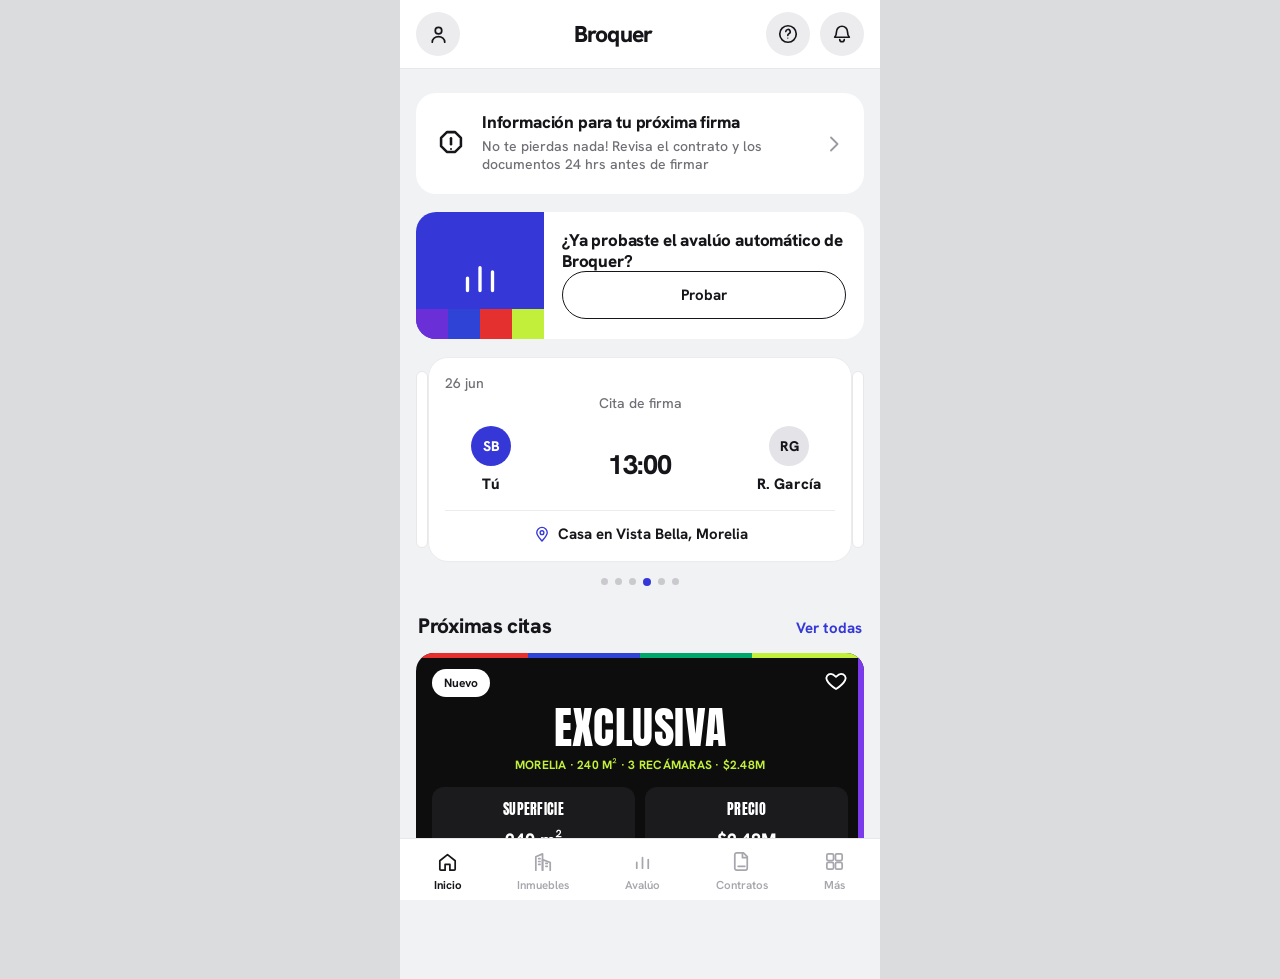
==== commit 048c6462: "Add files via upload" ====
--- a/index.html
+++ b/index.html
@@ -1,1014 +1,87 @@
 <!DOCTYPE html>
 <html lang="es">
 <head>
-<meta charset="UTF-8"/>
-<meta name="viewport" content="width=device-width,initial-scale=1,viewport-fit=cover"/>
-<title>Broquer</title>
-<link rel="manifest" href="manifest.json"/>
-<link rel="icon" type="image/png" href="isotipo-broquer.png"/>
-<link rel="apple-touch-icon" href="isotipo-broquer.png"/>
-<meta name="theme-color" content="#F7F5EE"/>
-<meta name="apple-mobile-web-app-capable" content="yes"/>
-<meta name="apple-mobile-web-app-title" content="Broquer"/>
-<link rel="stylesheet" href="brokr-theme.css"/>
-<style>
-html, body { background: var(--paper); height: 100vh; overflow: hidden; }
-
-.app-shell { display: flex; height: 100vh; }
-
-/* ── Sidebar (desktop) ─────────────────── */
-.app-sidebar {
-  width: 260px; flex-shrink: 0;
-  background: var(--paper);
-  border-right: 1px solid var(--line);
-  padding: 22px 14px;
-  display: flex; flex-direction: column;
-  overflow-y: auto;
-}
-@media (max-width: 880px) { .app-sidebar { display: none; } }
-.app-sidebar__brand {
-  font-family: var(--font-display);
-  font-size: 22px; font-weight: 700;
-  letter-spacing: -0.03em; color: var(--ink);
-  padding: 6px 10px 22px;
-  border-bottom: 1px solid var(--line);
-  margin-bottom: 14px;
-  display: flex; align-items: center; gap: 8px;
-}
-.app-sidebar__brand .dot { color: var(--forest); }
-
-.sb-section-label {
-  font-family: var(--font-mono);
-  font-size: 9px; letter-spacing: 0.18em;
-  text-transform: uppercase; color: var(--mute-2);
-  padding: 16px 10px 8px; font-weight: 500;
-}
-.app-nav-link {
-  display: flex; align-items: center; gap: 10px;
-  padding: 10px 12px;
-  border-radius: var(--r);
-  font-size: 14px; color: var(--ink-2);
-  cursor: pointer; transition: background var(--dur) var(--ease);
-  font-weight: 500; letter-spacing: -0.005em;
-}
-.app-nav-link:hover { background: var(--paper-2); }
-.app-nav-link.is-active { background: var(--ink); color: var(--paper); }
-.app-nav-link svg { flex-shrink: 0; opacity: .8; }
-
-.sb-foot {
-  margin-top: auto;
-  display: flex; align-items: center; gap: 10px;
-  padding: 12px;
-  border-top: 1px solid var(--line);
-}
-.sb-foot__avatar {
-  width: 36px; height: 36px; border-radius: 50%;
-  background: var(--ink); color: var(--paper);
-  display: flex; align-items: center; justify-content: center;
-  font-weight: 600; font-size: 13px;
-  letter-spacing: -0.02em;
-}
-.sb-foot__name { font-size: 13px; font-weight: 500; line-height: 1.2; flex: 1; min-width: 0; }
-.sb-foot__name .role { color: var(--mute); font-size: 11px; font-weight: 400; }
-.sb-foot__logout {
-  background: transparent; border: none; cursor: pointer;
-  color: var(--mute); padding: 6px;
-}
-.sb-foot__logout:hover { color: var(--ink); }
-
-/* ── Main content ──────────────────────── */
-.app-content { flex: 1; display: flex; flex-direction: column; min-width: 0; overflow: hidden; }
-
-.dash-scroll {
-  flex: 1; overflow-y: auto;
-  padding: 28px 36px 100px;
-  -webkit-overflow-scrolling: touch;
-}
-@media (max-width: 720px) { .dash-scroll { padding: 18px 16px 100px; } }
-.dash-scroll::-webkit-scrollbar { display: none; }
-
-/* Top bar (desktop): search + new */
-.dash-topbar {
-  display: flex; align-items: center; justify-content: space-between;
-  gap: 16px;
-  padding: 18px 36px;
-  border-bottom: 1px solid var(--line);
-  background: var(--paper);
-  flex-shrink: 0;
-}
-@media (max-width: 880px) { .dash-topbar { display: none; } }
-
-.dash-topbar__search {
-  flex: 1; max-width: 480px;
-  display: flex; align-items: center; gap: 10px;
-  background: var(--bone);
-  border: 1px solid var(--line-2);
-  border-radius: var(--r-pill);
-  padding: 0 16px; height: 40px;
-}
-.dash-topbar__search input { flex: 1; background: none; border: none; outline: none; font-size: 14px; letter-spacing: -0.005em; }
-.dash-topbar__search input::placeholder { color: var(--mute-2); }
-.dash-topbar__search kbd {
-  font-family: var(--font-mono); font-size: 10px;
-  background: var(--paper-2); padding: 2px 6px;
-  border-radius: 4px; color: var(--mute);
-  border: 1px solid var(--line);
-}
-.dash-topbar__actions { display: flex; gap: 10px; align-items: center; }
-
-.icon-btn {
-  width: 40px; height: 40px;
-  border-radius: 50%;
-  background: var(--bone);
-  border: 1px solid var(--line-2);
-  cursor: pointer;
-  display: flex; align-items: center; justify-content: center;
-  color: var(--ink-2);
-  transition: background var(--dur) var(--ease), border-color var(--dur) var(--ease);
-}
-.icon-btn:hover { background: var(--paper-2); }
-.icon-btn .dot {
-  position: absolute; top: 8px; right: 8px;
-  width: 7px; height: 7px; border-radius: 50%;
-  background: var(--forest); border: 2px solid var(--paper);
-}
-
-/* ── Mobile header ──────────────────────── */
-.mobile-head {
-  display: none;
-  padding: 14px 16px 12px;
-  background: var(--paper);
-  border-bottom: 1px solid var(--line);
-  align-items: center; justify-content: space-between;
-}
-@media (max-width: 880px) { .mobile-head { display: flex; } }
-.mobile-head__brand {
-  font-family: var(--font-display);
-  font-size: 22px; font-weight: 700; letter-spacing: -0.03em;
-}
-.mobile-head__brand .dot { color: var(--forest); }
-.mobile-head__avatar {
-  width: 36px; height: 36px; border-radius: 50%;
-  background: var(--ink); color: var(--paper);
-  font-weight: 600; font-size: 13px;
-  display: flex; align-items: center; justify-content: center;
-}
-
-/* ── Hero greeting ──────────────────────── */
-.dash-hero {
-  display: flex; align-items: flex-end; justify-content: space-between;
-  gap: 24px; flex-wrap: wrap;
-  padding-bottom: 24px;
-  margin-bottom: 24px;
-  border-bottom: 1px solid var(--line);
-}
-.dash-hero__eyebrow {
-  font-family: var(--font-mono);
-  font-size: 11px; letter-spacing: 0.16em;
-  text-transform: uppercase; color: var(--mute);
-  margin-bottom: 8px;
-}
-.dash-hero h1 {
-  font-family: var(--font-display);
-  font-size: 44px; font-weight: 600;
-  letter-spacing: -0.035em;
-  line-height: 1.02;
-}
-.dash-hero h1 em { font-style: normal; color: var(--mute-2); font-weight: 500; }
-.dash-hero__date {
-  font-family: var(--font-mono); font-size: 12px;
-  letter-spacing: 0.06em; color: var(--mute);
-  text-align: right;
-}
-.dash-hero__date .label { font-size: 10px; letter-spacing: 0.16em; text-transform: uppercase; color: var(--mute-2); display: block; margin-bottom: 4px; }
-@media (max-width: 720px) { .dash-hero h1 { font-size: 32px; } .dash-hero__date { text-align: left; } }
-
-/* ── KPIs ──────────────────────────────── */
-.kpi-grid {
-  display: grid;
-  grid-template-columns: repeat(4, 1fr);
-  gap: 0;
-  border: 1px solid var(--line);
-  border-radius: var(--r-lg);
-  background: var(--bone);
-  margin-bottom: 28px;
-  overflow: hidden;
-}
-@media (max-width: 880px) { .kpi-grid { grid-template-columns: repeat(2, 1fr); } }
-@media (max-width: 480px) { .kpi-grid { grid-template-columns: 1fr; } }
-
-.kpi {
-  padding: 20px 22px;
-  border-right: 1px solid var(--line);
-  border-bottom: 1px solid var(--line);
-  display: flex; flex-direction: column; gap: 4px;
-  position: relative;
-}
-.kpi:last-child { border-right: none; }
-@media (max-width: 880px) {
-  .kpi:nth-child(2n) { border-right: none; }
-  .kpi:nth-last-child(-n+2) { border-bottom: none; }
-}
-@media (max-width: 480px) {
-  .kpi { border-right: none; }
-  .kpi:not(:last-child) { border-bottom: 1px solid var(--line); }
-  .kpi:last-child { border-bottom: none; }
-}
-
-.kpi__label {
-  font-family: var(--font-mono);
-  font-size: 10px; letter-spacing: 0.14em;
-  text-transform: uppercase; color: var(--mute);
-  font-weight: 500;
-  margin-bottom: 4px;
-}
-.kpi__value {
-  font-family: var(--font-display);
-  font-size: 34px; font-weight: 600;
-  letter-spacing: -0.03em;
-  color: var(--ink); line-height: 1;
-  font-variant-numeric: tabular-nums;
-}
-.kpi__value .unit {
-  font-family: var(--font-mono);
-  font-size: 12px; font-weight: 500;
-  color: var(--mute);
-  letter-spacing: 0.06em;
-  margin-left: 4px;
-}
-.kpi__delta {
-  font-size: 12px; color: var(--mute);
-  margin-top: 8px;
-  display: flex; align-items: center; gap: 6px;
-  font-variant-numeric: tabular-nums;
-}
-.kpi__delta strong { color: var(--success); font-weight: 600; }
-.kpi__delta.is-down strong { color: var(--danger); }
-.kpi__delta svg { color: currentColor; }
-
-/* ── Section heads ─────────────────────── */
-.sec-head {
-  display: flex; align-items: baseline; justify-content: space-between;
-  margin-bottom: 14px;
-}
-.sec-head h2 {
-  font-family: var(--font-display);
-  font-size: 22px; font-weight: 600;
-  letter-spacing: -0.025em;
-}
-.sec-head a {
-  font-size: 13px; color: var(--ink-2);
-  font-weight: 500;
-  display: inline-flex; align-items: center; gap: 4px;
-}
-.sec-head a:hover { color: var(--forest); }
-
-/* ── Modules grid ─────────────────────── */
-.mods-grid {
-  display: grid; grid-template-columns: repeat(3, 1fr);
-  gap: 14px;
-  margin-bottom: 32px;
-}
-@media (max-width: 880px) { .mods-grid { grid-template-columns: repeat(2, 1fr); } }
-@media (max-width: 480px) { .mods-grid { grid-template-columns: 1fr 1fr; } }
-
-.mod-card {
-  background: var(--bone);
-  border: 1px solid var(--line);
-  border-radius: var(--r-lg);
-  padding: 22px 22px 20px;
-  cursor: pointer;
-  transition: transform var(--dur) var(--ease), border-color var(--dur) var(--ease);
-  position: relative;
-  display: flex; flex-direction: column;
-  min-height: 168px;
-}
-.mod-card:hover { transform: translateY(-2px); border-color: var(--line-2); }
-.mod-card__icon {
-  width: 38px; height: 38px;
-  border-radius: var(--r);
-  background: var(--paper-2);
-  display: flex; align-items: center; justify-content: center;
-  color: var(--ink-2);
-  margin-bottom: 18px;
-}
-.mod-card.is-primary { background: var(--ink); color: var(--paper); border-color: transparent; }
-.mod-card.is-primary .mod-card__icon { background: rgba(247,245,238,.12); color: var(--paper); }
-.mod-card.is-primary .mod-card__sub { color: rgba(247,245,238,.6); }
-.mod-card.is-primary .mod-card__arrow { color: var(--paper); }
-.mod-card__title {
-  font-family: var(--font-display);
-  font-size: 18px; font-weight: 600;
-  letter-spacing: -0.018em;
-  margin-bottom: 4px;
-}
-.mod-card__sub {
-  font-size: 13px; color: var(--mute);
-  line-height: 1.4;
-}
-.mod-card__arrow {
-  position: absolute; top: 22px; right: 22px;
-  color: var(--mute-2); opacity: 0;
-  transition: opacity var(--dur) var(--ease), transform var(--dur) var(--ease);
-}
-.mod-card:hover .mod-card__arrow { opacity: 1; transform: translate(2px, -2px); }
-
-/* ── Two-column lower ──────────────── */
-.lower {
-  display: grid; grid-template-columns: 1.4fr 1fr;
-  gap: 24px;
-  margin-bottom: 32px;
-}
-@media (max-width: 980px) { .lower { grid-template-columns: 1fr; } }
-
-/* Pipeline / activity card */
-.panel {
-  background: var(--bone);
-  border: 1px solid var(--line);
-  border-radius: var(--r-lg);
-  overflow: hidden;
-}
-.panel__head {
-  padding: 18px 20px;
-  border-bottom: 1px solid var(--line);
-  display: flex; align-items: center; justify-content: space-between;
-}
-.panel__head h3 {
-  font-family: var(--font-display);
-  font-size: 16px; font-weight: 600;
-  letter-spacing: -0.015em;
-}
-.panel__head a { font-size: 12px; color: var(--mute); }
-.panel__head a:hover { color: var(--forest); }
-
-.activity-row {
-  display: grid;
-  grid-template-columns: 32px 1fr auto;
-  gap: 14px;
-  padding: 14px 20px;
-  border-bottom: 1px solid var(--line);
-  align-items: center;
-}
-.activity-row:last-child { border-bottom: none; }
-.activity-row__icon {
-  width: 32px; height: 32px;
-  border-radius: 50%;
-  background: var(--paper-2);
-  display: flex; align-items: center; justify-content: center;
-  color: var(--ink-2);
-}
-.activity-row__icon.is-forest { background: var(--forest-soft); color: var(--forest); }
-.activity-row__icon.is-warn { background: var(--warn-soft); color: var(--warn); }
-.activity-row__icon.is-info { background: var(--info-soft); color: var(--info); }
-.activity-row__title {
-  font-size: 14px; font-weight: 500;
-  color: var(--ink); letter-spacing: -0.005em;
-  margin-bottom: 2px;
-}
-.activity-row__meta {
-  font-size: 12px; color: var(--mute);
-  font-variant-numeric: tabular-nums;
-}
-.activity-row__time {
-  font-family: var(--font-mono);
-  font-size: 11px; color: var(--mute-2);
-  letter-spacing: 0.04em;
-  text-align: right;
-}
-
-/* AI / news card */
-.ai-card {
-  background: var(--ink); color: var(--paper);
-  border-radius: var(--r-lg);
-  padding: 26px 24px 22px;
-  position: relative; overflow: hidden;
-}
-.ai-card::after {
-  content: ''; position: absolute; right: -60px; bottom: -60px;
-  width: 200px; height: 200px; border-radius: 50%;
-  background: radial-gradient(circle, var(--forest-2) 0%, transparent 70%);
-  opacity: .35;
-}
-.ai-card__eyebrow {
-  font-family: var(--font-mono); font-size: 10px;
-  letter-spacing: 0.18em; text-transform: uppercase;
-  color: rgba(247,245,238,.6); margin-bottom: 14px;
-  position: relative; z-index: 1;
-}
-.ai-card h3 {
-  font-family: var(--font-display);
-  font-size: 24px; font-weight: 600;
-  letter-spacing: -0.025em; line-height: 1.15;
-  color: var(--paper); margin-bottom: 10px;
-  position: relative; z-index: 1;
-}
-.ai-card p {
-  font-size: 14px; color: rgba(247,245,238,.7);
-  line-height: 1.55; margin-bottom: 18px;
-  position: relative; z-index: 1;
-}
-.ai-card__btn {
-  background: var(--paper); color: var(--ink);
-  border: none; height: 38px; padding: 0 16px;
-  border-radius: var(--r-pill);
-  font-size: 13px; font-weight: 600;
-  cursor: pointer; font-family: inherit;
-  display: inline-flex; align-items: center; gap: 8px;
-  position: relative; z-index: 1;
-  transition: transform var(--dur) var(--ease);
-}
-.ai-card__btn:hover { transform: translateX(2px); }
-
-/* Pipeline visualization */
-.pipeline {
-  padding: 18px 20px;
-  display: grid; grid-template-columns: 1fr; gap: 14px;
-}
-.pipe-row { display: flex; align-items: center; gap: 12px; }
-.pipe-row__label {
-  width: 110px; flex-shrink: 0;
-  font-size: 13px; color: var(--ink-2);
-  font-weight: 500; letter-spacing: -0.005em;
-}
-.pipe-row__bar {
-  flex: 1; height: 8px;
-  background: var(--paper-2); border-radius: var(--r-pill);
-  overflow: hidden;
-}
-.pipe-row__fill {
-  height: 100%; border-radius: var(--r-pill);
-  background: var(--ink);
-  transition: width .8s var(--ease);
-}
-.pipe-row__count {
-  width: 64px;
-  text-align: right;
-  font-family: var(--font-mono);
-  font-size: 13px; font-weight: 500;
-  color: var(--ink); letter-spacing: -0.005em;
-  font-variant-numeric: tabular-nums;
-}
-.pipe-row__count .small { color: var(--mute); font-size: 11px; }
-
-/* ── Bottom nav (mobile) ───────────────── */
-.bottom-nav {
-  display: none;
-  position: fixed; bottom: 0; left: 0; right: 0;
-  background: var(--bone);
-  border-top: 1px solid var(--line);
-  padding: 6px 8px calc(6px + env(safe-area-inset-bottom, 0px));
-  z-index: 60;
-  justify-content: space-around;
-}
-@media (max-width: 880px) { .bottom-nav { display: flex; } }
-.bn-item {
-  flex: 1;
-  display: flex; flex-direction: column; align-items: center; gap: 3px;
-  padding: 8px 4px;
-  font-size: 10px;
-  color: var(--mute);
-  text-decoration: none;
-  font-weight: 500;
-  transition: color var(--dur) var(--ease);
-}
-.bn-item.is-active { color: var(--ink); }
-.bn-item svg { opacity: .9; }
-.bn-item.is-active svg { opacity: 1; }
-
-/* ── Shaark FAB + popup ─── */
-.shaark-fab {
-  position: fixed; right: 28px; bottom: 28px; z-index: 80;
-  width: 60px; height: 60px; border-radius: 50%;
-  background: var(--ink); color: var(--paper);
-  border: none; cursor: pointer;
-  display: flex; align-items: center; justify-content: center;
-  box-shadow: 0 14px 32px rgba(31,28,22,.28), 0 4px 10px rgba(31,28,22,.16);
-  transition: transform var(--dur) var(--ease), box-shadow var(--dur) var(--ease);
-  padding: 0; overflow: hidden;
-}
-.shaark-fab:hover { transform: translateY(-2px); }
-.shaark-fab img { width: 64%; height: 64%; object-fit: contain; filter: brightness(0) invert(1); }
-.shaark-fab__pulse {
-  position: absolute; inset: -4px; border-radius: 50%;
-  border: 1.5px solid var(--ink); opacity: 0;
-  animation: shaarkPulse 2.4s ease-out infinite;
-  pointer-events: none;
-}
-@keyframes shaarkPulse { 0% { transform: scale(.95); opacity: .35; } 100% { transform: scale(1.25); opacity: 0; } }
-@media (max-width: 880px) {
-  .shaark-fab { right: 16px; bottom: calc(78px + env(safe-area-inset-bottom, 0px)); width: 56px; height: 56px; }
-}
-
-.shaark-popup {
-  display: none;
-  position: fixed; right: 28px; bottom: 100px; z-index: 90;
-  width: min(420px, calc(100vw - 32px));
-  max-height: min(600px, calc(100dvh - 140px));
-  background: var(--paper);
-  border: 1px solid var(--line);
-  border-radius: var(--r-lg);
-  box-shadow: 0 24px 64px rgba(31,28,22,.18), 0 8px 16px rgba(31,28,22,.08);
-  flex-direction: column; overflow: hidden;
-  animation: shaarkIn .26s cubic-bezier(.16,1,.3,1);
-}
-.shaark-popup.is-open { display: flex; }
-@keyframes shaarkIn { from { opacity: 0; transform: translateY(12px) scale(.98); } to { opacity: 1; transform: translateY(0) scale(1); } }
-@media (max-width: 880px) {
-  .shaark-popup { right: 12px; left: 12px; bottom: 84px; width: auto; }
-}
-.shk-head {
-  display: flex; align-items: center; gap: 12px;
-  padding: 16px 18px; border-bottom: 1px solid var(--line);
-}
-.shk-avatar {
-  width: 38px; height: 38px; border-radius: 50%;
-  background: var(--bone); border: 1px solid var(--line);
-  display: flex; align-items: center; justify-content: center; flex-shrink: 0;
-}
-.shk-avatar img { width: 70%; height: 70%; object-fit: contain; }
-.shk-name { font-family: var(--font-display); font-size: 15px; font-weight: 600; letter-spacing: -0.01em; color: var(--ink); }
-.shk-status { display: flex; align-items: center; gap: 5px; font-size: 11px; color: var(--mute); font-family: var(--font-mono); letter-spacing: .04em; }
-.shk-status::before { content: ''; width: 6px; height: 6px; border-radius: 50%; background: var(--forest, #1F8A5B); }
-.shk-close {
-  margin-left: auto; width: 28px; height: 28px;
-  background: transparent; border: none; cursor: pointer;
-  border-radius: 8px; color: var(--mute);
-  display: flex; align-items: center; justify-content: center;
-}
-.shk-close:hover { background: var(--paper-2); color: var(--ink); }
-.shk-msgs { flex: 1; overflow-y: auto; padding: 16px 18px; display: flex; flex-direction: column; gap: 10px; }
-.shk-msgs::-webkit-scrollbar { width: 4px; } .shk-msgs::-webkit-scrollbar-thumb { background: var(--line-2); border-radius: 4px; }
-.shk-bubble { max-width: 88%; padding: 10px 13px; border-radius: 14px; font-size: 13.5px; line-height: 1.5; letter-spacing: -0.005em; }
-.shk-bubble.bot { background: var(--bone); color: var(--ink); border: 1px solid var(--line); border-bottom-left-radius: 5px; align-self: flex-start; }
-.shk-bubble.user { background: var(--ink); color: var(--paper); border-bottom-right-radius: 5px; align-self: flex-end; }
-.shk-chips { display: flex; flex-wrap: wrap; gap: 6px; padding: 0 18px 10px; }
-.shk-chip {
-  background: var(--paper); border: 1px solid var(--line-2);
-  border-radius: var(--r-pill); padding: 7px 12px;
-  font-size: 12px; color: var(--ink-2); cursor: pointer; font-weight: 500;
-  transition: background var(--dur) var(--ease), border-color var(--dur) var(--ease);
-}
-.shk-chip:hover { background: var(--paper-2); border-color: var(--ink); }
-.shk-input-row { display: flex; gap: 8px; padding: 12px 14px; border-top: 1px solid var(--line); align-items: center; }
-.shk-input { flex: 1; min-width: 0; background: var(--bone); border: 1px solid var(--line-2); border-radius: var(--r-pill); padding: 10px 14px; font-size: 14px; outline: none; font-family: inherit; color: var(--ink); }
-.shk-input:focus { border-color: var(--ink); background: var(--paper); }
-.shk-mic, .shk-send {
-  width: 40px; height: 40px; border-radius: 50%;
-  border: none; cursor: pointer; flex-shrink: 0;
-  display: flex; align-items: center; justify-content: center;
-}
-.shk-mic { background: var(--paper-2); color: var(--ink-2); }
-.shk-mic:hover, .shk-mic.listening { background: var(--ink); color: var(--paper); }
-.shk-send { background: var(--ink); color: var(--paper); }
-.shk-send:hover { opacity: .9; }
-@media (hover: hover) and (pointer: fine) { .shk-mic { display: none; } }
-</style>
+<meta charset="utf-8">
+<meta name="viewport" content="width=device-width, initial-scale=1, viewport-fit=cover">
+<meta name="theme-color" content="#FFFFFF">
+<title>Broquer — Inicio</title>
+<link rel="preconnect" href="https://fonts.googleapis.com">
+<link rel="preconnect" href="https://fonts.gstatic.com" crossorigin>
+<link href="https://fonts.googleapis.com/css2?family=Hanken+Grotesk:wght@400;500;600;700;800&family=Anton&display=swap" rel="stylesheet">
+<link href="app.css" rel="stylesheet">
 </head>
 <body>
+<div class="app">
+  <div class="hd">
+    <button class="cir" aria-label="Perfil"><svg class="ic" style="width:23px;height:23px"><use href="#ic-user"/></svg></button>
+    <div class="wm">Broquer</div>
+    <div class="hdr">
+      <button class="cir" aria-label="Ayuda"><svg class="ic" style="width:22px;height:22px"><use href="#ic-help"/></svg></button>
+      <button class="cir" aria-label="Notificaciones"><svg class="ic" style="width:22px;height:22px"><use href="#ic-bell"/></svg></button>
+    </div>
+  </div>
 
-<div class="app-shell">
-
-  <!-- ── Sidebar (desktop) ─── -->
-  <aside class="app-sidebar">
-    <div class="app-sidebar__brand"><img src="logotipo-broquer.png" alt="Broquer" style="height:22px;width:auto;display:block;"/></div>
-
-    <a class="app-nav-link is-active">
-      <svg width="18" height="18" fill="none" viewBox="0 0 24 24" stroke="currentColor" stroke-width="1.6"><path stroke-linecap="round" stroke-linejoin="round" d="M3 12l9-9 9 9M5 10v10a1 1 0 001 1h4v-6h4v6h4a1 1 0 001-1V10"/></svg>
-      Inicio
-    </a>
-    <a class="app-nav-link" href="propiedades.html">
-      <svg width="18" height="18" fill="none" viewBox="0 0 24 24" stroke="currentColor" stroke-width="1.6"><path stroke-linecap="round" stroke-linejoin="round" d="M2.25 12l8.954-8.955a1.5 1.5 0 012.121 0L22.28 12M4.5 9.75v10.125a1.125 1.125 0 001.125 1.125H9.75v-4.875c0-.621.504-1.125 1.125-1.125h2.25c.621 0 1.125.504 1.125 1.125V21h4.125a1.125 1.125 0 001.125-1.125V9.75"/></svg>
-      Inmuebles
-    </a>
-    <a class="app-nav-link" href="contactos.html">
-      <svg width="18" height="18" fill="none" viewBox="0 0 24 24" stroke="currentColor" stroke-width="1.6"><path stroke-linecap="round" stroke-linejoin="round" d="M15 19.128a9.38 9.38 0 002.625.372 9.337 9.337 0 004.121-.952 4.125 4.125 0 00-7.533-2.493M15 19.128v-.003c0-1.113-.285-2.16-.786-3.07M15 19.128v.106A12.318 12.318 0 018.624 21c-2.331 0-4.512-.645-6.374-1.766l-.001-.109a6.375 6.375 0 0111.964-3.07M12 6.375a3.375 3.375 0 11-6.75 0 3.375 3.375 0 016.75 0zm8.25 2.25a2.625 2.625 0 11-5.25 0 2.625 2.625 0 015.25 0z"/></svg>
-      Contactos
-    </a>
-    <a class="app-nav-link" href="contratos.html">
-      <svg width="18" height="18" fill="none" viewBox="0 0 24 24" stroke="currentColor" stroke-width="1.6"><path stroke-linecap="round" stroke-linejoin="round" d="M19.5 14.25v-2.625a3.375 3.375 0 00-3.375-3.375h-1.5A1.125 1.125 0 0113.5 7.125v-1.5a3.375 3.375 0 00-3.375-3.375H8.25m2.25 0H5.625c-.621 0-1.125.504-1.125 1.125v17.25c0 .621.504 1.125 1.125 1.125h12.75c.621 0 1.125-.504 1.125-1.125V11.25a9 9 0 00-9-9z"/></svg>
-      Contratos
-    </a>
-
-    <div class="sb-section-label">Herramientas</div>
-
-    <a class="app-nav-link" href="avm.html">
-      <svg width="18" height="18" fill="none" viewBox="0 0 24 24" stroke="currentColor" stroke-width="1.6"><path stroke-linecap="round" stroke-linejoin="round" d="M2.25 18L9 11.25l4.306 4.306a11.95 11.95 0 015.814-5.518l2.74-1.22m0 0l-5.94-2.281m5.94 2.28l-2.28 5.941"/></svg>
-      AVM Valuación
-    </a>
-    <a class="app-nav-link" href="ficha.html">
-      <svg width="18" height="18" fill="none" viewBox="0 0 24 24" stroke="currentColor" stroke-width="1.6"><path stroke-linecap="round" stroke-linejoin="round" d="M9 12h6m-6 4h6m2 5H7a2 2 0 01-2-2V5a2 2 0 012-2h5.586a1 1 0 01.707.293l5.414 5.414a1 1 0 01.293.707V19a2 2 0 01-2 2z"/></svg>
-      Ficha técnica
-    </a>
-    <a class="app-nav-link" href="isr.html">
-      <svg width="18" height="18" fill="none" viewBox="0 0 24 24" stroke="currentColor" stroke-width="1.6"><path stroke-linecap="round" stroke-linejoin="round" d="M3 13.125C3 12.504 3.504 12 4.125 12h15.75c.621 0 1.125.504 1.125 1.125v6.75c0 .621-.504 1.125-1.125 1.125H4.125A1.125 1.125 0 013 19.875v-6.75zM3 6.75A1.5 1.5 0 014.5 5.25h15A1.5 1.5 0 0121 6.75v.75H3v-.75z"/></svg>
-      ISR Calculador
-    </a>
-    <a class="app-nav-link" href="legal.html">
-      <svg width="18" height="18" fill="none" viewBox="0 0 24 24" stroke="currentColor" stroke-width="1.6"><path stroke-linecap="round" stroke-linejoin="round" d="M12 3v17.25m0 0c-1.472 0-2.882.265-4.185.75M12 20.25c1.472 0 2.882.265 4.185.75M18.75 4.97A48.416 48.416 0 0012 4.5c-2.291 0-4.545.16-6.75.47m13.5 0c1.01.143 2.01.317 3 .52m-3-.52l2.62 10.726c.122.499-.106 1.028-.589 1.202a5.988 5.988 0 01-2.031.352 5.988 5.988 0 01-2.031-.352c-.483-.174-.711-.703-.59-1.202L18.75 4.971zm-16.5.52c.99-.203 1.99-.377 3-.52m0 0l2.62 10.726c.122.499-.106 1.028-.589 1.202a5.989 5.989 0 01-2.031.352 5.989 5.989 0 01-2.031-.352c-.483-.174-.711-.703-.59-1.202L5.25 4.971z"/></svg>
-      Documentos legales
-    </a>
-
-    <div class="sb-foot">
-      <div class="sb-foot__avatar" id="sb-avatar">SB</div>
-      <div class="sb-foot__name">
-        <div id="sb-name">Salvador B.</div>
-        <div class="role">Agente</div>
+  <div class="pg">
+    <div class="card alert">
+      <svg class="ic ahx" style="width:34px;height:34px"><use href="#ic-alert"/></svg>
+      <div class="atx">
+        <div class="att">Información para tu próxima firma</div>
+        <div class="asb">No te pierdas nada! Revisa el contrato y los documentos 24 hrs antes de firmar</div>
       </div>
-      <button class="sb-foot__logout" onclick="doLogout()" aria-label="Cerrar sesión" title="Cerrar sesión">
-        <svg width="16" height="16" fill="none" viewBox="0 0 24 24" stroke="currentColor" stroke-width="1.6"><path stroke-linecap="round" stroke-linejoin="round" d="M15.75 9V5.25A2.25 2.25 0 0013.5 3h-6a2.25 2.25 0 00-2.25 2.25v13.5A2.25 2.25 0 007.5 21h6a2.25 2.25 0 002.25-2.25V15M12 9l-3 3m0 0l3 3m-3-3h12.75"/></svg>
-      </button>
-    </div>
-  </aside>
-
-  <!-- ── Content ─── -->
-  <main class="app-content">
-
-    <!-- Mobile head -->
-    <div class="mobile-head">
-      <div class="mobile-head__brand"><img src="logotipo-broquer.png" alt="Broquer" style="height:22px;width:auto;display:block;"/></div>
-      <div class="mobile-head__avatar" id="mob-avatar">SB</div>
+      <svg class="ic acv" style="width:24px;height:24px"><use href="#ic-chevron"/></svg>
     </div>
 
-    <!-- Desktop topbar -->
-    <div class="dash-topbar">
-      <div class="dash-topbar__search">
-        <svg width="16" height="16" fill="none" viewBox="0 0 24 24" stroke="currentColor" stroke-width="2" style="color:var(--mute);"><circle cx="11" cy="11" r="8"/><path stroke-linecap="round" d="M21 21l-4.35-4.35"/></svg>
-        <input type="text" placeholder="Busca inmuebles, contactos, contratos…"/>
-        <kbd>⌘K</kbd>
+    <div class="card tik">
+      <div class="sq">
+        <svg class="ic" style="width:50px;height:50px;stroke-width:1.6"><use href="#ic-chart"/></svg>
+        <div class="band"><b style="background:#6B2FD8"></b><b style="background:#2F44D6"></b><b style="background:#E53030"></b><b style="background:#C2F03A"></b></div>
       </div>
-      <div class="dash-topbar__actions">
-        <button class="icon-btn" aria-label="Notificaciones" style="position:relative">
-          <svg width="18" height="18" fill="none" viewBox="0 0 24 24" stroke="currentColor" stroke-width="1.6"><path stroke-linecap="round" stroke-linejoin="round" d="M14.857 17.082a23.848 23.848 0 005.454-1.31A8.967 8.967 0 0118 9.75v-.7V9A6 6 0 006 9v.75a8.967 8.967 0 01-2.312 6.022c1.733.64 3.56 1.085 5.455 1.31m5.714 0a24.255 24.255 0 01-5.714 0m5.714 0a3 3 0 11-5.714 0"/></svg>
-          <span class="dot"></span>
-        </button>
-        <button class="bk-btn bk-btn--sm" onclick="window.location.href='propiedades.html'">
-          <svg width="13" height="13" fill="none" viewBox="0 0 24 24" stroke="currentColor" stroke-width="2.5"><path stroke-linecap="round" d="M12 5v14M5 12h14"/></svg>
-          Nuevo
-        </button>
+      <div class="rt">
+        <div class="q">¿Ya probaste el avalúo automático de Broquer?</div>
+        <button class="pill">Probar</button>
       </div>
     </div>
 
-    <!-- Scrollable -->
-    <div class="dash-scroll">
-
-      <!-- Hero -->
-      <div class="dash-hero">
-        <div>
-          <div class="dash-hero__eyebrow">Hoy en tu cuenta</div>
-          <h1>Buenos días, <em id="dash-firstname">Salvador</em>.</h1>
+    <div class="carwrap">
+      <div class="sliv" style="left:0"></div>
+      <div class="sliv" style="right:0"></div>
+      <div class="match">
+        <div class="mdate">26 jun</div>
+        <div class="mphase">Cita de firma</div>
+        <div class="vs">
+          <div class="team"><div class="ava" style="background:#3538D6;color:#fff">SB</div><div class="ab">Tú</div></div>
+          <div class="time">13:00</div>
+          <div class="team"><div class="ava" style="background:#E4E4E8;color:#16161A">RG</div><div class="ab">R. García</div></div>
         </div>
-        <div class="dash-hero__date">
-          <span class="label">Fecha</span>
-          <span id="dash-date">— —</span>
-        </div>
+        <div class="mloc"><svg class="ic" style="width:18px;height:18px"><use href="#ic-pin"/></svg>Casa en Vista Bella, Morelia</div>
       </div>
-
-      <!-- KPIs -->
-      <div class="kpi-grid">
-        <div class="kpi">
-          <div class="kpi__label">Inmuebles activos</div>
-          <div class="kpi__value" id="kpi-props">—</div>
-          <div class="kpi__delta">
-            <svg width="11" height="11" fill="none" viewBox="0 0 24 24" stroke="currentColor" stroke-width="2.5"><path stroke-linecap="round" stroke-linejoin="round" d="M2.25 18L9 11.25l4.306 4.306a11.95 11.95 0 015.814-5.518l2.74-1.22m0 0l-5.94-2.281m5.94 2.28l-2.28 5.941"/></svg>
-            <strong>+3</strong> esta semana
-          </div>
-        </div>
-        <div class="kpi">
-          <div class="kpi__label">Contactos en pipeline</div>
-          <div class="kpi__value" id="kpi-contacts">—</div>
-          <div class="kpi__delta"><strong>+12</strong> nuevos este mes</div>
-        </div>
-        <div class="kpi">
-          <div class="kpi__label">Contratos en flujo</div>
-          <div class="kpi__value" id="kpi-contratos">—</div>
-          <div class="kpi__delta">3 esperando firma</div>
-        </div>
-        <div class="kpi">
-          <div class="kpi__label">Comisión proyectada</div>
-          <div class="kpi__value">$1,240,000<span class="unit">MXN</span></div>
-          <div class="kpi__delta"><strong>+18%</strong> vs mes anterior</div>
-        </div>
-      </div>
-
-      <!-- Modules -->
-      <div class="sec-head">
-        <h2>Tu sistema operativo</h2>
-        <a href="#">Personalizar</a>
-      </div>
-
-      <div class="mods-grid">
-        <a class="mod-card is-primary" href="propiedades.html">
-          <div class="mod-card__icon">
-            <svg width="20" height="20" fill="none" viewBox="0 0 24 24" stroke="currentColor" stroke-width="1.6"><path stroke-linecap="round" stroke-linejoin="round" d="M2.25 12l8.954-8.955a1.5 1.5 0 012.121 0L22.28 12M4.5 9.75v10.125a1.125 1.125 0 001.125 1.125H9.75v-4.875c0-.621.504-1.125 1.125-1.125h2.25c.621 0 1.125.504 1.125 1.125V21h4.125a1.125 1.125 0 001.125-1.125V9.75"/></svg>
-          </div>
-          <div class="mod-card__title">Inmuebles</div>
-          <div class="mod-card__sub">Tu inventario, fotos, ubicación y precio.</div>
-          <div class="mod-card__arrow">
-            <svg width="16" height="16" fill="none" viewBox="0 0 24 24" stroke="currentColor" stroke-width="2"><path stroke-linecap="round" stroke-linejoin="round" d="M17 8l4 4m0 0l-4 4m4-4H3"/></svg>
-          </div>
-        </a>
-        <a class="mod-card" href="contactos.html">
-          <div class="mod-card__icon">
-            <svg width="20" height="20" fill="none" viewBox="0 0 24 24" stroke="currentColor" stroke-width="1.6"><path stroke-linecap="round" stroke-linejoin="round" d="M15 19.128a9.38 9.38 0 002.625.372 9.337 9.337 0 004.121-.952 4.125 4.125 0 00-7.533-2.493M15 19.128v-.003c0-1.113-.285-2.16-.786-3.07M15 19.128v.106A12.318 12.318 0 018.624 21c-2.331 0-4.512-.645-6.374-1.766l-.001-.109a6.375 6.375 0 0111.964-3.07M12 6.375a3.375 3.375 0 11-6.75 0 3.375 3.375 0 016.75 0zm8.25 2.25a2.625 2.625 0 11-5.25 0 2.625 2.625 0 015.25 0z"/></svg>
-          </div>
-          <div class="mod-card__title">Contactos</div>
-          <div class="mod-card__sub">CRM de prospectos, vendedores y compradores.</div>
-          <div class="mod-card__arrow"><svg width="16" height="16" fill="none" viewBox="0 0 24 24" stroke="currentColor" stroke-width="2"><path stroke-linecap="round" stroke-linejoin="round" d="M17 8l4 4m0 0l-4 4m4-4H3"/></svg></div>
-        </a>
-        <a class="mod-card" href="contratos.html">
-          <div class="mod-card__icon">
-            <svg width="20" height="20" fill="none" viewBox="0 0 24 24" stroke="currentColor" stroke-width="1.6"><path stroke-linecap="round" stroke-linejoin="round" d="M19.5 14.25v-2.625a3.375 3.375 0 00-3.375-3.375h-1.5A1.125 1.125 0 0113.5 7.125v-1.5a3.375 3.375 0 00-3.375-3.375H8.25m2.25 0H5.625c-.621 0-1.125.504-1.125 1.125v17.25c0 .621.504 1.125 1.125 1.125h12.75c.621 0 1.125-.504 1.125-1.125V11.25a9 9 0 00-9-9z"/></svg>
-          </div>
-          <div class="mod-card__title">Contratos</div>
-          <div class="mod-card__sub">Generación, firma y seguimiento de documentos.</div>
-          <div class="mod-card__arrow"><svg width="16" height="16" fill="none" viewBox="0 0 24 24" stroke="currentColor" stroke-width="2"><path stroke-linecap="round" stroke-linejoin="round" d="M17 8l4 4m0 0l-4 4m4-4H3"/></svg></div>
-        </a>
-        <a class="mod-card" href="avm.html">
-          <div class="mod-card__icon">
-            <svg width="20" height="20" fill="none" viewBox="0 0 24 24" stroke="currentColor" stroke-width="1.6"><path stroke-linecap="round" stroke-linejoin="round" d="M2.25 18L9 11.25l4.306 4.306a11.95 11.95 0 015.814-5.518l2.74-1.22m0 0l-5.94-2.281m5.94 2.28l-2.28 5.941"/></svg>
-          </div>
-          <div class="mod-card__title">AVM</div>
-          <div class="mod-card__sub">Valuación automática por inteligencia comparativa.</div>
-          <div class="mod-card__arrow"><svg width="16" height="16" fill="none" viewBox="0 0 24 24" stroke="currentColor" stroke-width="2"><path stroke-linecap="round" stroke-linejoin="round" d="M17 8l4 4m0 0l-4 4m4-4H3"/></svg></div>
-        </a>
-        <a class="mod-card" href="ficha.html">
-          <div class="mod-card__icon">
-            <svg width="20" height="20" fill="none" viewBox="0 0 24 24" stroke="currentColor" stroke-width="1.6"><path stroke-linecap="round" stroke-linejoin="round" d="M9 12h6m-6 4h6m2 5H7a2 2 0 01-2-2V5a2 2 0 012-2h5.586a1 1 0 01.707.293l5.414 5.414a1 1 0 01.293.707V19a2 2 0 01-2 2z"/></svg>
-          </div>
-          <div class="mod-card__title">Ficha técnica</div>
-          <div class="mod-card__sub">Hojas técnicas listas para compartir con clientes.</div>
-          <div class="mod-card__arrow"><svg width="16" height="16" fill="none" viewBox="0 0 24 24" stroke="currentColor" stroke-width="2"><path stroke-linecap="round" stroke-linejoin="round" d="M17 8l4 4m0 0l-4 4m4-4H3"/></svg></div>
-        </a>
-        <a class="mod-card" href="isr.html">
-          <div class="mod-card__icon">
-            <svg width="20" height="20" fill="none" viewBox="0 0 24 24" stroke="currentColor" stroke-width="1.6"><path stroke-linecap="round" stroke-linejoin="round" d="M3 13.125C3 12.504 3.504 12 4.125 12h15.75c.621 0 1.125.504 1.125 1.125v6.75c0 .621-.504 1.125-1.125 1.125H4.125A1.125 1.125 0 013 19.875v-6.75zM3 6.75A1.5 1.5 0 014.5 5.25h15A1.5 1.5 0 0121 6.75v.75H3v-.75z"/></svg>
-          </div>
-          <div class="mod-card__title">Cálculo de ISR</div>
-          <div class="mod-card__sub">Estimación de impuesto sobre enajenación.</div>
-          <div class="mod-card__arrow"><svg width="16" height="16" fill="none" viewBox="0 0 24 24" stroke="currentColor" stroke-width="2"><path stroke-linecap="round" stroke-linejoin="round" d="M17 8l4 4m0 0l-4 4m4-4H3"/></svg></div>
-        </a>
-      </div>
-
-      <!-- Lower: pipeline + AI -->
-      <div class="lower">
-
-        <div class="panel">
-          <div class="panel__head">
-            <h3>Pipeline</h3>
-            <a href="contactos.html">Ver todos →</a>
-          </div>
-          <div class="pipeline">
-            <div class="pipe-row">
-              <div class="pipe-row__label">Prospectos</div>
-              <div class="pipe-row__bar"><div class="pipe-row__fill" style="width: 88%;"></div></div>
-              <div class="pipe-row__count">42 <span class="small">contactos</span></div>
-            </div>
-            <div class="pipe-row">
-              <div class="pipe-row__label">Visitas</div>
-              <div class="pipe-row__bar"><div class="pipe-row__fill" style="width: 56%; background: var(--forest);"></div></div>
-              <div class="pipe-row__count">14 <span class="small">en agenda</span></div>
-            </div>
-            <div class="pipe-row">
-              <div class="pipe-row__label">Negociación</div>
-              <div class="pipe-row__bar"><div class="pipe-row__fill" style="width: 32%; background: var(--forest);"></div></div>
-              <div class="pipe-row__count">6 <span class="small">activos</span></div>
-            </div>
-            <div class="pipe-row">
-              <div class="pipe-row__label">Cerrados</div>
-              <div class="pipe-row__bar"><div class="pipe-row__fill" style="width: 18%; background: var(--ink);"></div></div>
-              <div class="pipe-row__count">3 <span class="small">este mes</span></div>
-            </div>
-          </div>
-          <div style="border-top: 1px solid var(--line);">
-            <div class="activity-row">
-              <div class="activity-row__icon is-forest">
-                <svg width="14" height="14" fill="none" viewBox="0 0 24 24" stroke="currentColor" stroke-width="2"><path stroke-linecap="round" stroke-linejoin="round" d="M5 13l4 4L19 7"/></svg>
-              </div>
-              <div>
-                <div class="activity-row__title">Casa Las Palmas — firma confirmada</div>
-                <div class="activity-row__meta">$3,200,000 · Comisión: $96,000</div>
-              </div>
-              <div class="activity-row__time">hoy</div>
-            </div>
-            <div class="activity-row">
-              <div class="activity-row__icon is-info">
-                <svg width="14" height="14" fill="none" viewBox="0 0 24 24" stroke="currentColor" stroke-width="2"><path stroke-linecap="round" stroke-linejoin="round" d="M2.25 12l8.954-8.955a1.5 1.5 0 012.121 0L22.28 12M4.5 9.75v10.125a1.125 1.125 0 001.125 1.125H9.75v-4.875c0-.621.504-1.125 1.125-1.125h2.25c.621 0 1.125.504 1.125 1.125V21h4.125a1.125 1.125 0 001.125-1.125V9.75"/></svg>
-              </div>
-              <div>
-                <div class="activity-row__title">Nueva propiedad publicada — Depto. Centro</div>
-                <div class="activity-row__meta">$1,850,000 · Renta · 2 rec</div>
-              </div>
-              <div class="activity-row__time">2h</div>
-            </div>
-            <div class="activity-row">
-              <div class="activity-row__icon is-warn">
-                <svg width="14" height="14" fill="none" viewBox="0 0 24 24" stroke="currentColor" stroke-width="2"><path stroke-linecap="round" stroke-linejoin="round" d="M12 9v3.75m-9.303 3.376c-.866 1.5.217 3.374 1.948 3.374h14.71c1.73 0 2.813-1.874 1.948-3.374L13.949 3.378c-.866-1.5-3.032-1.5-3.898 0L2.697 16.126zM12 15.75h.007v.008H12v-.008z"/></svg>
-              </div>
-              <div>
-                <div class="activity-row__title">Contrato esperando firma — Loma Bonita</div>
-                <div class="activity-row__meta">Vence en 2 días</div>
-              </div>
-              <div class="activity-row__time">ayer</div>
-            </div>
-          </div>
-        </div>
-
-        <div class="ai-card">
-          <div class="ai-card__eyebrow">Broquer · IA</div>
-          <h3>Tu mercado se movió un 4.2% esta semana.</h3>
-          <p>Las casas en Las Palmas subieron en valuación promedio. Considera ajustar tres propiedades activas para mantenerte competitivo.</p>
-          <button class="ai-card__btn" onclick="window.location.href='avm.html'">
-            Abrir AVM
-            <svg width="14" height="14" fill="none" viewBox="0 0 24 24" stroke="currentColor" stroke-width="2.5"><path stroke-linecap="round" stroke-linejoin="round" d="M17 8l4 4m0 0l-4 4m4-4H3"/></svg>
-          </button>
-        </div>
-
-      </div>
-
     </div>
 
-  </main>
+    <div class="dots"><b></b><b></b><b></b><b class="on"></b><b></b><b></b></div>
+
+    <div class="sec"><h2>Próximas citas</h2><a href="#">Ver todas</a></div>
+
+    <div class="ev">
+      <div class="top"><b style="background:#E53030"></b><b style="background:#2F44D6"></b><b style="background:#00A86B"></b><b style="background:#C2F03A"></b></div>
+      <div class="rb"></div>
+      <div class="row1"><span class="live">Nuevo</span><svg class="ic hrt" style="width:24px;height:24px"><use href="#ic-heart"/></svg></div>
+      <div class="big">EXCLUSIVA</div>
+      <div class="date">MORELIA · 240 M² · 3 RECÁMARAS · $2.48M</div>
+      <div class="subs">
+        <div class="sub"><div class="nm">SUPERFICIE</div><div class="vl">240 m²</div></div>
+        <div class="sub"><div class="nm">PRECIO</div><div class="vl">$2.48M</div></div>
+      </div>
+    </div>
+  </div>
+
+  <nav class="nav">
+    <a class="nv on" href="index.html"><svg class="ic" style="width:23px;height:23px"><use href="#ic-home"/></svg><span>Inicio</span></a>
+    <a class="nv" href="propiedades.html"><svg class="ic" style="width:23px;height:23px"><use href="#ic-building"/></svg><span>Inmuebles</span></a>
+    <a class="nv" href="avm.html"><svg class="ic" style="width:23px;height:23px"><use href="#ic-chart"/></svg><span>Avalúo</span></a>
+    <a class="nv" href="contratos.html"><svg class="ic" style="width:23px;height:23px"><use href="#ic-contract"/></svg><span>Contratos</span></a>
+    <a class="nv" href="mas.html"><svg class="ic" style="width:23px;height:23px"><use href="#ic-grid"/></svg><span>Más</span></a>
+  </nav>
 </div>
-
-<!-- Bottom nav (mobile) -->
-<nav class="bottom-nav">
-  <a class="bn-item is-active" href="index.html">
-    <svg width="22" height="22" fill="none" viewBox="0 0 24 24" stroke="currentColor" stroke-width="1.6"><path stroke-linecap="round" stroke-linejoin="round" d="M3 12l9-9 9 9M5 10v10a1 1 0 001 1h4v-6h4v6h4a1 1 0 001-1V10"/></svg>
-    Inicio
-  </a>
-  <a class="bn-item" href="propiedades.html">
-    <svg width="22" height="22" fill="none" viewBox="0 0 24 24" stroke="currentColor" stroke-width="1.6"><path stroke-linecap="round" stroke-linejoin="round" d="M2.25 12l8.954-8.955a1.5 1.5 0 012.121 0L22.28 12M4.5 9.75v10.125a1.125 1.125 0 001.125 1.125H9.75v-4.875c0-.621.504-1.125 1.125-1.125h2.25c.621 0 1.125.504 1.125 1.125V21h4.125a1.125 1.125 0 001.125-1.125V9.75"/></svg>
-    Inmuebles
-  </a>
-  <a class="bn-item" href="contactos.html">
-    <svg width="22" height="22" fill="none" viewBox="0 0 24 24" stroke="currentColor" stroke-width="1.6"><path stroke-linecap="round" stroke-linejoin="round" d="M15 19.128a9.38 9.38 0 002.625.372 9.337 9.337 0 004.121-.952 4.125 4.125 0 00-7.533-2.493M15 19.128v-.003c0-1.113-.285-2.16-.786-3.07M15 19.128v.106A12.318 12.318 0 018.624 21c-2.331 0-4.512-.645-6.374-1.766l-.001-.109a6.375 6.375 0 0111.964-3.07M12 6.375a3.375 3.375 0 11-6.75 0 3.375 3.375 0 016.75 0zm8.25 2.25a2.625 2.625 0 11-5.25 0 2.625 2.625 0 015.25 0z"/></svg>
-    Contactos
-  </a>
-  <a class="bn-item" href="contratos.html">
-  </a>
-  <a class="bn-item" href="contratos.html" style="display:none">
-    <svg width="22" height="22" fill="none" viewBox="0 0 24 24" stroke="currentColor" stroke-width="1.6"><path stroke-linecap="round" stroke-linejoin="round" d="M19.5 14.25v-2.625a3.375 3.375 0 00-3.375-3.375h-1.5A1.125 1.125 0 0113.5 7.125v-1.5a3.375 3.375 0 00-3.375-3.375H8.25m2.25 0H5.625c-.621 0-1.125.504-1.125 1.125v17.25c0 .621.504 1.125 1.125 1.125h12.75c.621 0 1.125-.504 1.125-1.125V11.25a9 9 0 00-9-9z"/></svg>
-    Contratos
-  </a>
-  <a class="bn-item" onclick="doLogout()" style="cursor:pointer">
-    <svg width="22" height="22" fill="none" viewBox="0 0 24 24" stroke="currentColor" stroke-width="1.6"><path stroke-linecap="round" stroke-linejoin="round" d="M15.75 6a3.75 3.75 0 11-7.5 0 3.75 3.75 0 017.5 0zM4.501 20.118a7.5 7.5 0 0114.998 0A17.933 17.933 0 0112 21.75c-2.676 0-5.216-.584-7.499-1.632z"/></svg>
-    Cuenta
-  </a>
-</nav>
-
-<!-- Shaark FAB + Popup (asistente IA) -->
-<button class="shaark-fab" id="shaark-fab" aria-label="Abrir Shaark" onclick="toggleShaark()">
-  <span class="shaark-fab__pulse"></span>
-  <img src="isotipo-broquer.png" alt="Shaark"/>
-</button>
-
-<div class="shaark-popup" id="shaark-popup" role="dialog" aria-label="Shaark — asistente">
-  <div class="shk-head">
-    <div class="shk-avatar"><img src="isotipo-broquer.png" alt=""/></div>
-    <div>
-      <div class="shk-name">Shaark</div>
-      <div class="shk-status">En línea</div>
-    </div>
-    <button class="shk-close" onclick="toggleShaark(false)" aria-label="Cerrar">
-      <svg width="14" height="14" fill="none" viewBox="0 0 24 24" stroke="currentColor" stroke-width="2"><path stroke-linecap="round" d="M6 6l12 12M6 18L18 6"/></svg>
-    </button>
-  </div>
-  <div class="shk-msgs" id="shk-msgs">
-    <div class="shk-bubble bot">Hola, soy Shaark. Puedo crear fichas técnicas, redactar contratos, calcular ISR o estimar el valor de un inmueble. ¿Qué necesitas?</div>
-  </div>
-  <div class="shk-chips">
-    <button class="shk-chip" onclick="shkSend('Crear ficha técnica')">Crear ficha técnica</button>
-    <button class="shk-chip" onclick="shkSend('Calcular ISR')">Calcular ISR</button>
-    <button class="shk-chip" onclick="shkSend('Valuar propiedad')">Valuar propiedad</button>
-    <button class="shk-chip" onclick="shkSend('Generar contrato')">Generar contrato</button>
-  </div>
-  <div class="shk-input-row">
-    <button class="shk-mic" id="shk-mic" aria-label="Hablar">
-      <svg width="16" height="16" fill="none" viewBox="0 0 24 24" stroke="currentColor" stroke-width="1.8"><path stroke-linecap="round" stroke-linejoin="round" d="M12 18.75a6 6 0 006-6v-1.5m-6 7.5a6 6 0 01-6-6v-1.5m6 7.5v3.75m-3.75 0h7.5M12 15.75a3 3 0 01-3-3V4.5a3 3 0 116 0v8.25a3 3 0 01-3 3z"/></svg>
-    </button>
-    <input class="shk-input" id="shk-input" placeholder="Pregunta lo que necesites…" onkeydown="if(event.key==='Enter'){shkSend(this.value);this.value='';}"/>
-    <button class="shk-send" onclick="const i=document.getElementById('shk-input');shkSend(i.value);i.value='';" aria-label="Enviar">
-      <svg width="15" height="15" fill="none" viewBox="0 0 24 24" stroke="currentColor" stroke-width="2"><path stroke-linecap="round" stroke-linejoin="round" d="M6 12L3.269 3.126A59.768 59.768 0 0121.485 12 59.77 59.77 0 013.27 20.876L5.999 12zm0 0h7.5"/></svg>
-    </button>
-  </div>
-</div>
-
-<script>
-/* Shaark — popup toggle + simple message append */
-function toggleShaark(force) {
-  const p = document.getElementById('shaark-popup');
-  const open = (typeof force === 'boolean') ? force : !p.classList.contains('is-open');
-  p.classList.toggle('is-open', open);
-}
-function shkSend(text) {
-  text = (text || '').trim();
-  if (!text) return;
-  const wrap = document.getElementById('shk-msgs');
-  const u = document.createElement('div'); u.className = 'shk-bubble user'; u.textContent = text; wrap.appendChild(u);
-  wrap.scrollTop = wrap.scrollHeight;
-  // Hook real backend chat here — for now, echo a short ack.
-  setTimeout(() => {
-    const b = document.createElement('div');
-    b.className = 'shk-bubble bot';
-    b.textContent = 'Listo, abro el módulo correspondiente.';
-    wrap.appendChild(b);
-    wrap.scrollTop = wrap.scrollHeight;
-  }, 480);
-}
-</script>
-
-<script>
-/* ════════════════════════════════════════════════
-   Auth + KPIs (Supabase preserved)
-   ════════════════════════════════════════════════ */
-const SB_URL = 'https://urtgysmtnvoqaljuhntz.supabase.co';
-const SB_KEY = 'sb_publishable_EVGLfmHVorBpQQWAh-vypA_hANNk_-i';
-
-// Date
-(function setDate(){
-  const d = new Date();
-  const fmt = d.toLocaleDateString('es-MX', { weekday:'long', day:'numeric', month:'long', year:'numeric' });
-  document.getElementById('dash-date').textContent = fmt.charAt(0).toUpperCase() + fmt.slice(1);
-})();
-
-// Greeting
-function greetingForHour() {
-  const h = new Date().getHours();
-  if (h < 12) return 'Buenos días';
-  if (h < 19) return 'Buenas tardes';
-  return 'Buenas noches';
-}
-document.querySelector('.dash-hero h1').firstChild.textContent = greetingForHour() + ', ';
-
-function initials(name) {
-  if (!name) return 'U';
-  const parts = name.trim().split(/\s+/);
-  return ((parts[0]?.[0] || '') + (parts[1]?.[0] || '')).toUpperCase() || 'U';
-}
-
-async function sbFetch(path) {
-  const token = localStorage.getItem('sb_token') || sessionStorage.getItem('sb_token') || SB_KEY;
-  const r = await fetch(SB_URL + '/rest/v1/' + path, {
-    headers: { 'apikey': SB_KEY, 'Authorization': 'Bearer ' + token }
-  });
-  if (!r.ok) return [];
-  return r.json();
-}
-
-// User profile
-async function authInit() {
-  const token = localStorage.getItem('sb_token') || sessionStorage.getItem('sb_token');
-  if (!token) {
-    window.location.href = 'login.html';
-    return;
-  }
-  let user = null;
-  try {
-    user = JSON.parse(localStorage.getItem('sb_user') || sessionStorage.getItem('sb_user') || 'null');
-  } catch(e) {}
-  if (!user?.id) {
-    const r = await fetch(`${SB_URL}/auth/v1/user`, { headers:{ 'apikey': SB_KEY, 'Authorization': 'Bearer '+token } });
-    user = await r.json();
-    if (user?.id) sessionStorage.setItem('sb_user', JSON.stringify(user));
-  }
-  if (!user?.id) { window.location.href = 'login.html'; return; }
-  const profile = await sbFetch(`usuarios?id=eq.${user.id}&select=nombre,telefono`);
-  const fullName = (profile[0]?.nombre) || user.email?.split('@')[0] || 'Usuario';
-  const first = fullName.split(' ')[0];
-  document.getElementById('dash-firstname').textContent = first;
-  const ini = initials(fullName);
-  document.getElementById('sb-avatar').textContent = ini;
-  document.getElementById('mob-avatar').textContent = ini;
-  document.getElementById('sb-name').textContent = fullName;
-  loadKpis();
-}
-
-async function loadKpis() {
-  try {
-    const props = await sbFetch('propiedades?select=id,estatus&limit=500');
-    const activos = props.filter(p => p.estatus === 'activa').length;
-    document.getElementById('kpi-props').textContent = activos;
-  } catch(e) {}
-  try {
-    const cts = await sbFetch('contactos?select=id&limit=500');
-    document.getElementById('kpi-contacts').textContent = cts.length;
-  } catch(e) {}
-  try {
-    const cn = await sbFetch('contratos?select=id&limit=500');
-    document.getElementById('kpi-contratos').textContent = cn.length;
-  } catch(e) {}
-}
-
-function doLogout() {
-  localStorage.removeItem('sb_token');
-  localStorage.removeItem('sb_refresh');
-  localStorage.removeItem('sb_user');
-  localStorage.removeItem('sesion_activa');
-  sessionStorage.clear();
-  window.location.href = 'login.html';
-}
-
-authInit();
-</script>
+<script src="icons.js"></script>
 </body>
 </html>
--- a/app.css
+++ b/app.css
@@ -0,0 +1,149 @@
+/* ===========================================================
+   Broquer — sistema de diseño (versión alterna)
+   Lenguaje visual de la app FIFA WC 2026, colores originales.
+   Acento azul #3538D6 · nav activo negro · tipografía Hanken.
+   =========================================================== */
+:root{
+  --acc:#3538D6;
+  --ink:#16161A;
+  --muted:#6F6F76;
+  --muted2:#9A9AA0;
+  --line:#E8E8EB;
+  --card:#FFFFFF;
+  --pg:#F1F2F4;
+}
+*{box-sizing:border-box;-webkit-tap-highlight-color:transparent}
+body{margin:0;background:#DBDCDE;font-family:'Hanken Grotesk',-apple-system,system-ui,sans-serif;color:var(--ink)}
+a{color:inherit;text-decoration:none}
+.ic{display:inline-block;vertical-align:middle;stroke:currentColor;fill:none;stroke-width:1.8;stroke-linecap:round;stroke-linejoin:round}
+
+.app{max-width:480px;margin:0 auto;min-height:100vh;background:var(--pg);position:relative;padding-bottom:98px}
+
+/* ── Header ── */
+.hd{position:sticky;top:0;z-index:20;display:flex;justify-content:space-between;align-items:center;padding:calc(12px + env(safe-area-inset-top)) 16px 12px;background:var(--card);border-bottom:1px solid var(--line)}
+.cir{width:44px;height:44px;border-radius:50%;background:#ECECEF;display:flex;align-items:center;justify-content:center;color:var(--ink);border:none;cursor:pointer}
+.wm{font-size:23px;font-weight:800;letter-spacing:-.035em;color:var(--ink)}
+.hdr{display:flex;gap:10px}
+
+/* ── Bottom nav ── */
+.nav{position:fixed;bottom:0;left:50%;transform:translateX(-50%);width:100%;max-width:480px;z-index:20;display:flex;justify-content:space-around;align-items:flex-end;padding:11px 6px calc(8px + env(safe-area-inset-bottom));border-top:1px solid var(--line);background:var(--card)}
+.nv{display:flex;flex-direction:column;align-items:center;gap:4px;color:#A6A6AC}
+.nv span{font-size:11.5px;font-weight:600}
+.nv.on{color:var(--ink)}
+.nv.on span{font-weight:700}
+
+/* ── Layout / tipografía ── */
+.pg{padding:18px 16px 0}
+.htitle{font-size:30px;font-weight:800;letter-spacing:-.03em;margin:8px 0 0;line-height:1.05}
+.hsub{font-size:15px;color:var(--muted);font-weight:500;margin:8px 0 0}
+.sec{display:flex;justify-content:space-between;align-items:baseline;padding:22px 2px 0}
+.sec h2{font-size:21px;font-weight:800;letter-spacing:-.02em;margin:0}
+.sec a{font-size:15px;color:var(--acc);font-weight:700}
+
+/* ── Botones ── */
+.pill{display:block;text-align:center;border:1.6px solid var(--ink);border-radius:99px;padding:13px;font-size:15px;font-weight:700;color:var(--ink);background:none;width:100%;cursor:pointer;font-family:inherit}
+.pill-fill{display:block;text-align:center;border:none;border-radius:99px;padding:15px;font-size:16px;font-weight:700;color:#fff;background:var(--acc);width:100%;cursor:pointer;font-family:inherit}
+
+/* ── Inputs ── */
+.field{display:block;margin-top:14px}
+.field .lab{font-size:13px;font-weight:700;color:var(--muted);margin-bottom:7px;display:block}
+.input{width:100%;border:1.5px solid var(--line);border-radius:14px;padding:15px 16px;font-size:16px;font-weight:600;font-family:inherit;color:var(--ink);background:var(--card);outline:none}
+.input::placeholder{color:var(--muted2);font-weight:500}
+.input:focus{border-color:var(--acc)}
+
+/* ── Card base ── */
+.card{background:var(--card);border-radius:20px}
+
+/* ── Alerta ── */
+.alert{display:flex;align-items:center;gap:14px;padding:20px 18px;margin-top:6px}
+.alert .ahx{color:var(--ink);flex-shrink:0}
+.alert .atx{flex:1}
+.alert .att{font-size:17px;font-weight:800;letter-spacing:-.01em;line-height:1.15}
+.alert .asb{font-size:14px;color:var(--muted);line-height:1.35;margin-top:4px;font-weight:500}
+.alert .acv{color:var(--muted2);flex-shrink:0}
+
+/* ── Promo (cuadro + banda) ── */
+.tik{display:flex;overflow:hidden;margin-top:18px}
+.tik .sq{width:128px;flex-shrink:0;background:var(--acc);position:relative;display:flex;align-items:center;justify-content:center}
+.tik .sq .ic{color:#fff}
+.tik .band{position:absolute;left:0;right:0;bottom:0;height:30px;display:flex}
+.tik .band b{flex:1}
+.tik .rt{flex:1;padding:18px 18px 20px}
+.tik .q{font-size:17px;font-weight:800;letter-spacing:-.01em;line-height:1.2}
+
+/* ── Cita / match ── */
+.carwrap{position:relative;margin-top:18px;padding:0 12px}
+.sliv{position:absolute;top:14px;bottom:14px;width:12px;background:var(--card);border:1px solid var(--line);border-radius:12px}
+.match{background:var(--card);border-radius:20px;border:1px solid #ECECEF;padding:16px 16px 4px}
+.match .mdate{font-size:14px;color:var(--muted);font-weight:500}
+.match .mphase{font-size:14px;color:var(--muted);text-align:center;font-weight:500;margin-top:2px}
+.vs{display:flex;align-items:flex-start;justify-content:space-between;padding:14px 6px 16px}
+.team{display:flex;flex-direction:column;align-items:center;gap:8px;width:80px}
+.team .ab{font-size:15px;font-weight:800;letter-spacing:.01em}
+.time{font-size:27px;font-weight:800;letter-spacing:-.02em;align-self:center;margin-top:8px}
+.ava{width:40px;height:40px;border-radius:50%;display:flex;align-items:center;justify-content:center;font-weight:800;font-size:14px}
+.mloc{display:flex;align-items:center;justify-content:center;gap:7px;border-top:1px solid #ECECEF;padding:13px 0;font-size:15px;font-weight:700}
+.mloc .ic{color:var(--acc)}
+.dots{display:flex;justify-content:center;gap:7px;padding:16px 0 4px}
+.dots b{width:7px;height:7px;border-radius:50%;background:#C9C9CE}
+.dots b.on{background:var(--acc);width:8px;height:8px}
+
+/* ── Card destacada oscura ── */
+.ev{background:#0D0D0E;border-radius:18px;overflow:hidden;margin-top:14px;position:relative;padding:16px 16px 18px}
+.ev .top{position:absolute;top:0;left:0;right:0;height:5px;display:flex}
+.ev .top b{flex:1}
+.ev .rb{position:absolute;top:0;right:0;bottom:0;width:6px;background:#7C3AED}
+.ev .row1{display:flex;justify-content:space-between;align-items:flex-start}
+.ev .live{background:#fff;color:var(--ink);font-size:12px;font-weight:700;padding:6px 12px;border-radius:99px}
+.ev .hrt{color:#fff}
+.ev .big{font-family:'Anton',sans-serif;color:#fff;font-size:44px;text-align:center;line-height:1;margin:8px 0 8px;letter-spacing:.01em}
+.ev .date{color:#C2F03A;font-size:12px;font-weight:700;text-align:center;letter-spacing:.02em}
+.ev .subs{display:flex;gap:10px;margin-top:14px}
+.ev .sub{flex:1;background:#1B1B1D;border-radius:12px;padding:12px;display:flex;flex-direction:column;align-items:center;gap:8px}
+.ev .sub .nm{font-family:'Anton',sans-serif;color:#fff;font-size:14px;letter-spacing:.02em}
+.ev .sub .vl{color:#fff;font-size:18px;font-weight:800}
+
+/* ── Tarjetas de propiedad (lista horizontal) ── */
+.pcard{display:flex;gap:13px;background:var(--card);border:1px solid #ECECEF;border-radius:18px;overflow:hidden;margin-top:14px;align-items:stretch}
+.pimg{width:104px;flex-shrink:0;background:#DCE3E8;display:flex;align-items:center;justify-content:center;color:#9DB0BC;position:relative}
+.pimg .badge{position:absolute;left:8px;top:8px;background:#fff;border-radius:99px;padding:4px 9px;display:flex;align-items:center;gap:5px}
+.pimg .badge .dot{width:6px;height:6px;border-radius:50%;background:var(--acc)}
+.pimg .badge span{font-size:10.5px;font-weight:700;color:var(--acc)}
+.pinfo{flex:1;padding:13px 13px 13px 0;display:flex;flex-direction:column;justify-content:center}
+.pinfo .ptitle{font-size:16px;font-weight:800;letter-spacing:-.01em;margin:0}
+.pinfo .ploc{display:flex;align-items:center;gap:5px;font-size:13px;color:var(--muted);margin-top:5px;font-weight:500}
+.pinfo .pdet{font-size:12px;color:var(--muted2);margin-top:6px;font-weight:500}
+.pinfo .pprice{font-size:16px;font-weight:800;color:var(--acc);margin-top:8px}
+
+/* ── Lista de filas ── */
+.list{margin-top:14px;background:var(--card);border:1px solid #ECECEF;border-radius:18px;overflow:hidden}
+.li{display:flex;align-items:center;gap:13px;padding:15px 15px;border-bottom:1px solid #F0F0F2}
+.li:last-child{border-bottom:none}
+.li .th{width:44px;height:44px;border-radius:12px;background:#ECEDFB;color:var(--acc);display:flex;align-items:center;justify-content:center;flex-shrink:0}
+.li .tx{flex:1;min-width:0}
+.li .t1{font-size:15px;font-weight:700;letter-spacing:-.01em}
+.li .t2{font-size:12.5px;color:var(--muted2);margin-top:2px;font-weight:600}
+.li .t2.ok{color:#1F8A4C}
+.li .t2.warn{color:#B5601C}
+.li .acv{color:#C5C5CC}
+
+/* ── Chips de filtro ── */
+.chips{display:flex;gap:8px;margin-top:16px;flex-wrap:wrap}
+.chip{border:1.5px solid var(--line);background:var(--card);border-radius:99px;padding:9px 16px;font-size:13px;font-weight:700;color:var(--muted)}
+.chip.on{background:var(--ink);border-color:var(--ink);color:#fff}
+
+/* ── Grid de módulos (Más) ── */
+.grid{display:grid;grid-template-columns:1fr 1fr;gap:12px;margin-top:16px}
+.gtile{background:var(--card);border:1px solid #ECECEF;border-radius:18px;padding:16px;display:flex;flex-direction:column;gap:12px;min-height:104px}
+.gtile .gi{width:42px;height:42px;border-radius:12px;background:#ECEDFB;color:var(--acc);display:flex;align-items:center;justify-content:center}
+.gtile .gl{font-size:14px;font-weight:800;letter-spacing:-.01em}
+.gtile .gs{font-size:11.5px;color:var(--muted2);font-weight:500;margin-top:-6px}
+
+/* ── Resultado AVM ── */
+.result{background:var(--card);border:1px solid #ECECEF;border-radius:20px;padding:20px 18px;margin-top:16px}
+.result .rl{font-size:13px;font-weight:700;color:var(--muted);text-transform:uppercase;letter-spacing:.08em}
+.result .rv{font-size:34px;font-weight:800;letter-spacing:-.02em;margin:8px 0 2px;font-variant-numeric:tabular-nums}
+.result .rv small{font-size:15px;color:var(--muted);font-weight:600}
+.result .rrow{display:flex;justify-content:space-between;margin-top:16px;border-top:1px solid #F0F0F2;padding-top:14px}
+.result .rrow .k{font-size:12px;color:var(--muted);font-weight:600}
+.result .rrow .v{font-size:15px;font-weight:800;margin-top:3px;font-variant-numeric:tabular-nums}
